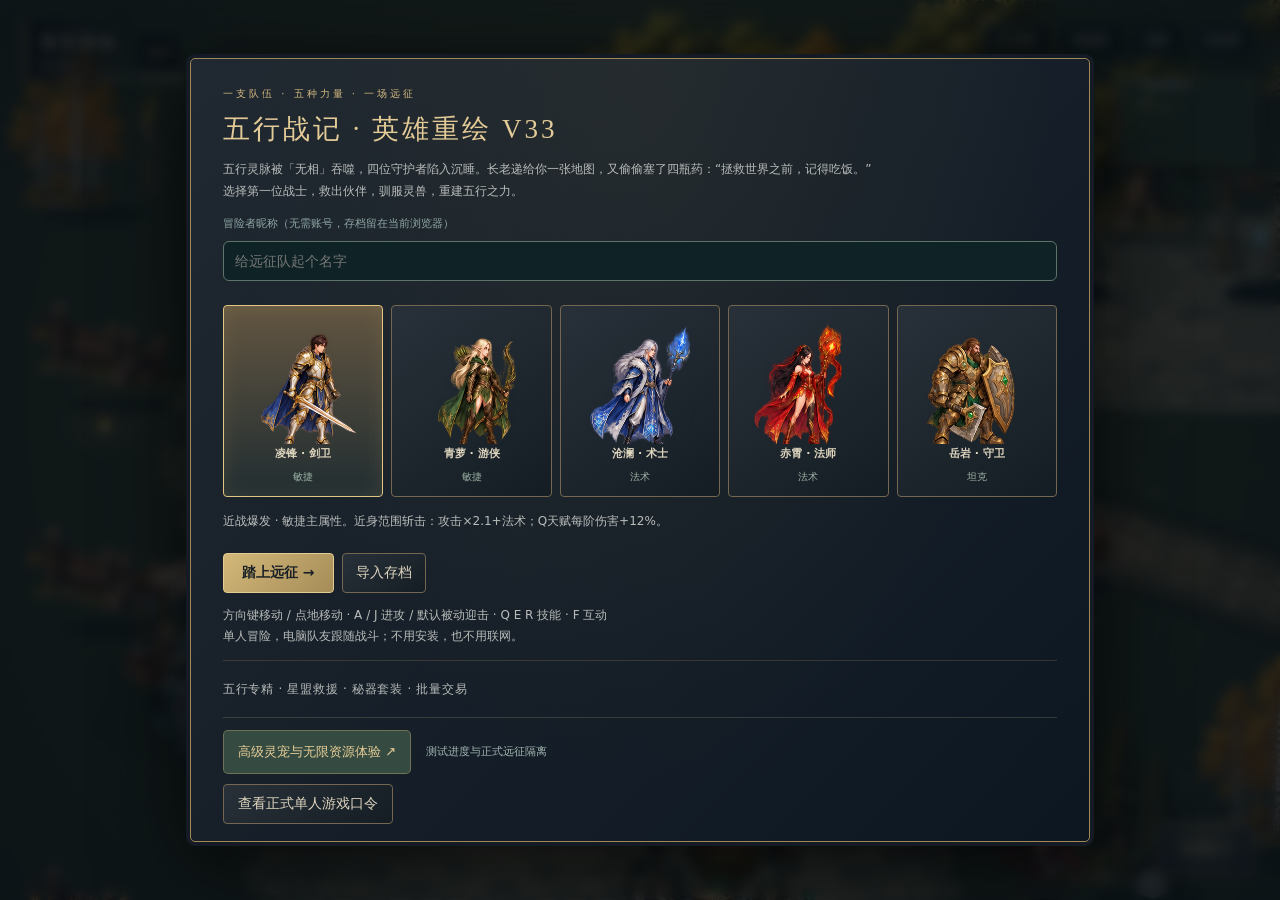
==== index.html @ 5c1c9d79 "V33: restore coherent painted heroes, distinct equipment silhouettes and shared hand/saddle bindings" ====
<!doctype html>
<html lang="zh-CN"><head><meta charset="utf-8"><meta name="viewport" content="width=device-width,initial-scale=1,viewport-fit=cover"><meta name="theme-color" content="#0c171b"><title>五行战记 · 英雄重绘 V33</title><link rel="stylesheet" href="style.css?v=33.0.0"><link rel="stylesheet" href="mobile.css?v=33.0.0"><link rel="stylesheet" href="conquest.css?v=33.0.0"><link rel="stylesheet" href="sanctuary.css?v=33.0.0"><link rel="stylesheet" href="wuxing-v7.css?v=33.0.0"><link rel="stylesheet" href="forge-v7.css?v=33.0.0"><link rel="stylesheet" href="bestiary-v7.css?v=33.0.0"><link rel="stylesheet" href="realms-v8.css?v=33.0.0"><link rel="stylesheet" href="realms-v9.css?v=33.0.0"><link rel="stylesheet" href="systems-v10.css?v=33.0.0"><link rel="stylesheet" href="visual-v11.css?v=33.0.0"><link rel="manifest" href="manifest.webmanifest"><link rel="apple-touch-icon" href="assets/icon-192.png"><meta name="apple-mobile-web-app-capable" content="yes"><meta name="apple-mobile-web-app-status-bar-style" content="black-translucent"><link rel="stylesheet" href="visual-v12.css?v=33.0.0"><link rel="stylesheet" href="mobile-v13.css?v=33.0.0"><link rel="stylesheet" href="renewal-v14.css?v=33.0.0"><link rel="stylesheet" href="awakening-v15.css?v=33.0.0"><link rel="stylesheet" href="single-player-v16.css?v=33.0.0"><link rel="stylesheet" href="furnaces-v17.css?v=33.0.0"><link rel="stylesheet" href="journey-v18.css?v=33.0.0"><link rel="stylesheet" href="wayfarer-v19.css?v=33.0.0"><link rel="stylesheet" href="fusion-v20.css?v=33.0.0&amp;b=7"><link rel="stylesheet" href="gems-v21.css?v=33.0.0&amp;b=7"><link rel="stylesheet" href="systems-v22.css?v=33.0.0">
<link rel="stylesheet" href="growth-v23.css?v=33.0.0"><link rel="stylesheet" href="hero-center-v26.css?v=33.0.0&b=30"><link rel="stylesheet" href="expansion-v27.css?v=33.0.0&b=5"><link rel="stylesheet" href="item-ui-v28.css?v=33.0.0&b=1"><link rel="stylesheet" href="cultivation-v29.css?v=33.0.0"><link rel="stylesheet" href="upgrade-v30.css?v=33.0.0"><link rel="stylesheet" href="journey-v31.css?v=33.0.0"></head>
<body class="sanctuary"><header><a class="logo" href="#">五行战记<span>CHRONICLES OF THE FIVE</span></a><div class="head-right"><span class="local">● 本地自动存档</span><button id="worldBtn" class="ghost">传送</button><button id="squadBtn" class="ghost">编队</button><button id="careerBtn" class="ghost">转职</button><button id="journeyBtn" class="ghost">旅途</button><button id="galleryBtn" class="ghost">演武场</button><button id="shareBtn" class="ghost">分享</button><button id="helpBtn" class="ghost">玩法指南</button><button id="soundBtn" class="ghost">音效：关</button><button id="fullscreenBtn" class="ghost">全屏</button><button id="menuBtn" class="ghost">暂停</button></div></header>
<main><section class="intro"><div><div class="kicker">铸星与灵契 / ACTION RPG · V28</div><h1>诸界之门，由你开启。</h1></div><div class="chapter"><small id="chapterLabel">序章 · 山雨欲来</small><strong id="objective">选择你的第一位五行战士</strong></div></section>
<section class="game-shell"><div class="world-wrap"><canvas id="world" width="1280" height="760" tabindex="0" aria-label="五行战士冒险地图，使用方向键移动，A 攻击，Q E R 释放技能"></canvas><div class="world-top"><div class="zone-pill" id="zoneName">青禾营地 <small>安全区</small></div><div class="resources"><span id="gold">◈ 0</span><button id="campBtn">⌂ 回营</button><button id="bagBtn">行囊 B</button></div></div><nav class="realm-tools" aria-label="游戏菜单"><button id="realmMenu" aria-label="打开游戏菜单">☰ <span>菜单</span></button><button id="realmBag">装备库</button><button id="realmPets">灵兽</button><button id="realmForge">宝石库</button></nav><div id="realmStatus" class="realm-status"></div><div id="realmParty" class="realm-party"></div><div id="realmSkills" class="realm-skills"></div><div id="realmToast" role="status" class="realm-toast"></div><button id="petAction" class="pet-action">灵兽技 V</button><div id="orderBar" class="order-bar"></div><div id="bossHud" class="boss-hud hidden"></div><div class="minimap-label">世界地图 <span>五座祭坛 · 五位守护者</span></div><canvas id="minimap" width="190" height="120" aria-label="区域小地图"></canvas><div class="quest-strip" id="hint">在营地休整，向东进入青禾林地。</div><div class="combat-log" id="combatLog" aria-live="polite"></div><div class="ability-bar" id="abilities"></div><div class="move-pad"><button data-move="up">▲</button><div><button data-move="left">◀</button><button data-move="down">▼</button><button data-move="right">▶</button></div></div><div class="mobile-dock"><button id="mobileWorld">传送</button><button id="mobileSquad">编队</button><button id="mobileJourney">旅途</button><button id="mobileGallery">演武</button><button data-open="talent">角色</button><button data-open="bag">装备库</button><button data-open="pets">灵兽</button><button data-open="shop">商店</button><button data-open="pause">暂停</button></div><div id="quickParty" class="quick-party"></div><div class="player-vitals" id="playerVitals"></div><div id="joystick" class="joystick" aria-label="触屏移动摇杆"><span></span></div><div class="action-pad"><button id="touchAttack">⚔<small>攻击</small></button><button id="touchGuard">防御 G</button><button id="touchDodge">闪避 ␣</button><button id="touchQ">Q</button><button id="touchE">E</button><button id="touchR">R</button><button id="touchPotion">药剂 H</button><button id="touchInteract">互动 F</button></div><div id="curtain" class="curtain hidden"><div class="dialog" id="dialog"></div></div></div>
<aside><div class="panel-head"><span>远征小队</span><small id="partyCount">1 / 5</small></div><div id="party"></div><div class="hero-detail" id="heroDetail"></div><div class="sidebar-actions"><button id="trainBtn">属性加点</button><button id="mountBtn">灵兽坐骑</button><button id="equipBtn">装备库</button><button id="shopBtn">五行百宝阁</button></div><div class="lore"><span>❖ 五行相克</span><p>金克木 · 木克土 · 土克水<br>水克火 · 火克金</p><small>克制目标伤害 +25%<br>骑宠、装备和伙伴均提供独立成长</small></div></aside></section>
<section class="bottom-line"><span><kbd>方向键</kbd> 移动（可切回 WASD） · 鼠标点地移动 · <kbd>A / J</kbd> 进攻 · <kbd>Q E R</kbd> 技能 · <kbd>F</kbd> 互动 · <kbd>1–5</kbd> 切换</span><span><label><input id="autoAttack" type="checkbox" checked> 自动普攻</label>　<button id="saveBtn" class="text-btn">保存进度</button></span></section><footer>V33 五行战记 · 原创奇幻动作 RPG · G 防御 · 空格闪避 · 支持单控与编队 · 100级转职 · 灵兽合体 · 昵称进入，无需注册 · 存档只保存在本浏览器，可导出备份</footer></main><script src="runtime.js?v=33.0.0&amp;b=11"></script></body></html>
---- style.css ----
:root{--bg:#0b1418;--panel:#111f24;--line:#2a3b3e;--gold:#ddbc78;--text:#ece8db;--muted:#8fa7a4;--green:#9cceb5}*{box-sizing:border-box}body{margin:0;background:radial-gradient(ellipse at 50% 0,#1d3034 0,transparent 60%),var(--bg);color:var(--text);font-family:'Microsoft YaHei',system-ui,sans-serif;font-size:14px}button,input,select{font:inherit}button{cursor:pointer;border:1px solid #536459;background:#233c36;color:#eee9d8;border-radius:7px;padding:9px 13px;transition:background .15s,transform .15s}button:hover{background:#345447}button:active{transform:translateY(1px)}button:focus-visible,input:focus-visible,canvas:focus-visible{outline:2px solid var(--gold);outline-offset:2px}button:disabled{opacity:.4;cursor:not-allowed}header{max-width:1580px;margin:auto;padding:21px 32px;display:flex;align-items:center;justify-content:space-between;border-bottom:1px solid #ffffff0c}.logo{font-family:serif;font-size:26px;font-weight:800;letter-spacing:6px;text-decoration:none;color:var(--gold)}.logo span{display:block;font:9px system-ui;letter-spacing:2px;color:#8fa7a4;margin-top:4px}.head-right{display:flex;align-items:center;gap:8px}.local{color:#84ae99;font-size:11px;margin-right:15px}.ghost{background:transparent;border-color:#34474a;font-size:12px;padding:8px 12px}main{max-width:1580px;margin:auto;padding:22px 32px}.intro{display:flex;justify-content:space-between;align-items:center;margin-bottom:20px}.kicker{font-size:10px;color:var(--gold);letter-spacing:3px}h1{font-family:serif;letter-spacing:3px;font-size:29px;margin:9px 0}.chapter{max-width:500px;text-align:right}.chapter small{display:block;color:var(--gold);margin-bottom:8px;font-size:12px}.chapter strong{font-weight:400;font-size:13px;color:#b9c8c0}.game-shell{display:grid;grid-template-columns:minmax(0,1fr) 250px;border:1px solid #47605b;border-radius:12px;overflow:hidden;box-shadow:0 28px 70px #0006}.world-wrap{position:relative;overflow:hidden;background:#132c29;min-width:0}#world{width:100%;height:100%;min-height:540px;display:block;object-fit:contain;touch-action:none;outline:none;aspect-ratio:1280/760}.world-top{position:absolute;left:18px;right:18px;top:17px;display:flex;align-items:start;justify-content:space-between;pointer-events:none}.zone-pill{background:#0c1c1ddb;border:1px solid #63817466;border-radius:7px;padding:10px 14px;font-weight:600;font-size:14px}.zone-pill small{display:block;font-weight:400;font-size:10px;color:#a3c2ae;margin-top:4px}.resources{display:flex;align-items:center;gap:6px;pointer-events:auto}.resources span{color:#ffdb86;padding:9px 14px;background:#0c1c1ddd;border-radius:7px;font-weight:700}.resources button{font-size:11px;background:#132c29e8;padding:9px}.minimap-label{position:absolute;top:94px;right:17px;color:#d8c79e;font-size:10px;text-align:right}.minimap-label span{display:block;font-size:9px;color:#95b0a6;margin-top:4px}#minimap{position:absolute;top:130px;right:17px;width:145px;height:92px;border:1px solid #6b8166;border-radius:5px;background:#102522e0;pointer-events:none}.quest-strip{position:absolute;left:17px;top:86px;color:#e6dfb5;font-size:11px;padding:9px 12px;max-width:55%;background:#102523b8;border-left:2px solid var(--gold);pointer-events:none}.combat-log{position:absolute;left:17px;bottom:96px;max-width:55%;pointer-events:none;font-size:11px;line-height:1.8;color:#d2dac5;text-shadow:0 2px 3px #000}.combat-log div{background:#102323a6;padding:1px 6px;margin-top:3px;border-radius:3px;width:fit-content}.ability-bar{position:absolute;bottom:15px;left:50%;transform:translateX(-50%);display:flex;gap:7px;align-items:end;background:#101c1cdd;padding:9px;border:1px solid #6a765766;border-radius:10px}.ability{width:67px;height:65px;position:relative;padding:4px 2px;background:#2b453d;border:1px solid #687a5a;border-radius:7px;text-align:center;overflow:hidden}.ability i{display:block;font-style:normal;font-size:23px;margin:0 0 3px}.ability small{font-size:9px;white-space:nowrap}.ability kbd{position:absolute;top:2px;left:4px;border:0;padding:0;background:transparent;font:10px system-ui;color:#f7dc9a}.ability .cd{position:absolute;inset:0;background:#091919b8;display:flex;align-items:center;justify-content:center;font-size:21px;color:white}.ability.special{border-color:#cfa766}.boss-hud{position:absolute;top:20px;left:50%;transform:translateX(-50%);width:32%;text-align:center;font-size:11px;color:#ffe4bd;background:#211a23d9;padding:6px;border-radius:6px}.boss-hud .bar{height:6px;margin-top:5px}.boss-hud .bar b{background:#dc8070}aside{background:linear-gradient(140deg,#182a2e,#101f24);padding:16px;border-left:1px solid #40504b}.panel-head{display:flex;justify-content:space-between;align-items:center;font-size:13px;color:var(--gold);margin-bottom:12px}.panel-head small{color:var(--muted);font-size:10px}.party-card{display:flex;align-items:center;gap:10px;width:100%;padding:8px;margin:6px 0;background:#102026;border:1px solid #293f41;text-align:left;border-radius:7px}.party-card.active{border-color:var(--gold);background:#26372e}.party-card.locked{opacity:.45}.avatar{width:34px;height:39px;border-radius:6px;display:flex;align-items:center;justify-content:center;font-family:serif;font-size:23px;background:#fff1}.party-info{flex:1;min-width:0}.party-info strong{font-size:12px}.party-info small{color:#a0b4af;font-size:9px;float:right}.bar{height:4px;background:#07181a;border-radius:3px;overflow:hidden;margin-top:5px}.bar b{display:block;height:100%;background:#78b293;transition:width .1s}.bar.mana b{background:#669cb6}.hero-detail{border-top:1px solid #33474a;margin:15px 0 12px;padding-top:12px;font-size:11px;line-height:1.8;color:#adc0b8}.stats-grid{display:grid;grid-template-columns:1fr 1fr 1fr;gap:6px;margin:10px 0}.stats-grid span{background:#ffffff05;text-align:center;padding:6px 0}.stats-grid b{display:block;color:#e5d7b7;font-size:17px}.sidebar-actions{display:grid;grid-template-columns:1fr 1fr;gap:7px}.sidebar-actions button{font-size:11px;padding:9px 4px;background:#203a36}.lore{border-top:1px solid #33474a;margin-top:17px;padding-top:12px;font-size:11px;color:#b3a786}.lore p{line-height:1.8;color:#b7c5b4}.lore small{font-size:10px;color:#788f8c;line-height:1.8}.bottom-line{display:flex;justify-content:space-between;gap:20px;padding:17px 0;font-size:11px;line-height:1.8;color:#8fa7a4}kbd{background:#1f3235;border:1px solid #43534e;border-radius:3px;padding:2px 4px;color:#d3d5c4;font:10px system-ui}.text-btn{border:0;background:transparent;padding:0;font-size:11px;color:var(--gold)}footer{color:#536e6b;font-size:10px;padding:5px 0 20px}.curtain{position:absolute;inset:0;background:#051215ba;backdrop-filter:blur(5px);display:flex;align-items:center;justify-content:center;z-index:10;padding:18px}.dialog{width:780px;max-width:100%;max-height:96%;overflow:auto;border:1px solid #748165;background:linear-gradient(135deg,#1f3335,#111e23);border-radius:12px;padding:27px;box-shadow:0 24px 90px #000a;scrollbar-width:thin}.dialog h2{font-family:serif;font-size:28px;letter-spacing:3px;color:#ebd7a4;margin:0 0 12px}.dialog h3{color:#d9c69b;font-size:15px;margin:20px 0 10px}.dialog p{font-size:12px;color:#b6c8be;line-height:1.9}.dialog .muted{font-size:11px;color:#8fa7a4}.dialog input[type=text]{padding:11px;background:#0f2326;color:#fff4d9;border:1px solid #5d7568;border-radius:6px;width:100%;margin:10px 0}.dialog .primary{background:#d9bc7c;color:#1c2b28;border-color:#edcd89;padding:12px 22px;font-weight:700}.dialog .row{display:flex;justify-content:space-between;align-items:center;gap:12px;padding:12px 0;border-bottom:1px solid #36504a}.dialog .row p{margin:3px 0;font-size:11px}.dialog .row strong{color:#e8d9b5;font-size:13px}.dialog .actions{display:flex;flex-wrap:wrap;gap:8px;margin-top:20px}.choices{display:grid;grid-template-columns:repeat(5,1fr);gap:8px;margin:14px 0}.choice{background:#112829;padding:12px 8px;text-align:center;cursor:pointer;border:1px solid #39564e;border-radius:7px}.choice.selected{border-color:#e3c682;background:#3a4433}.choice b{display:block;font-size:30px;font-family:serif}.choice strong{display:block;font-size:12px;margin:6px 0}.choice small{color:#9eb4a7;font-size:10px}.pill{background:#ffffff0a;padding:3px 7px;border-radius:4px;font-size:10px;color:#c4d4bd}.equip{color:#c9b6ec!important}.dialog select{background:#172b2c;color:#e3d7bc;border:1px solid #4f6960;border-radius:5px;padding:6px;max-width:130px}.dialog .grid2{display:grid;grid-template-columns:1fr 1fr;gap:10px}.hidden{display:none!important}.move-pad,.action-pad{display:none}.danger{color:#f0a298}.save-status{font-size:10px;color:#9cceb5}@media(min-width:1700px){#world{min-height:650px}}@media(max-width:1100px){main{padding:18px}.game-shell{grid-template-columns:minmax(0,1fr) 210px}aside{padding:12px}#world{min-height:560px}.ability{width:55px}.chapter{max-width:380px}.bottom-line{flex-direction:column;gap:4px}.quest-strip{max-width:55%}header{padding:16px 20px}}@media(pointer:coarse){.move-pad,.action-pad{display:block;position:absolute;z-index:3;bottom:14px}.move-pad{left:12px;text-align:center}.move-pad button{padding:8px;width:36px;height:36px;background:#183c37bd;touch-action:none}.move-pad div{display:flex;gap:3px;margin-top:3px}.action-pad{right:10px;width:92px;display:flex;flex-wrap:wrap;gap:4px}.action-pad button{font-size:11px;padding:8px;touch-action:none;background:#31473cdd}.ability-bar{bottom:16px}.ability{width:48px;height:55px}.combat-log{bottom:105px}}@media(max-width:760px){header{padding:13px}.logo{font-size:22px}.head-right{gap:4px}.head-right button{font-size:10px;padding:6px}.local{display:none}main{padding:12px}.intro{display:block;margin-bottom:12px}h1{font-size:24px}.chapter{text-align:left;max-width:none}.chapter small{font-size:10px;margin:5px 0}.chapter strong{font-size:11px}.game-shell{display:block}#world{height:65vh;min-height:410px;max-height:650px;object-fit:fill;aspect-ratio:auto}aside{border-left:0;border-top:1px solid #40504b;display:grid;grid-template-columns:1fr 1fr;gap:10px}.panel-head{grid-column:1/-1;margin:0}#party{grid-column:1/-1;display:flex;gap:4px}.party-card{display:block;text-align:center;padding:5px;width:20%}.avatar{margin:auto}.party-info strong{font-size:10px}.party-info small{display:block;float:none;font-size:9px}.hero-detail{margin:0;padding-top:5px}.sidebar-actions{align-content:center}.lore{display:none}.world-top{top:10px;left:10px;right:10px}.zone-pill{font-size:11px;padding:7px}.resources span{font-size:11px;padding:7px}.resources button{font-size:10px;padding:7px}.minimap-label{display:none}#minimap{width:90px;height:58px;top:65px;right:10px}.quest-strip{top:65px;left:10px;max-width:65%;font-size:10px;padding:6px}.combat-log{font-size:10px;left:10px;max-width:65%;bottom:110px}.boss-hud{top:128px;width:60%}.dialog{padding:18px;max-height:97%}.dialog h2{font-size:23px}.choices{gap:4px}.choice{padding:8px 3px}.choice strong{font-size:10px}.choice b{font-size:25px}.choice small{font-size:9px}.dialog .grid2{grid-template-columns:1fr}.dialog .row{padding:9px 0}.dialog .row button{font-size:11px;padding:7px}.bottom-line{font-size:10px}.ability-bar{gap:4px;padding:6px}.ability{width:41px;height:55px}.ability small{font-size:8px}footer{line-height:1.8}}


:root{color-scheme:dark}
.game-shell{height:min(760px,calc(100vh - 260px));min-height:620px}.world-wrap{height:100%;min-height:0}#world{height:100%;min-height:0;object-fit:fill;aspect-ratio:auto}aside{overflow-y:auto;scrollbar-width:thin}
@media(max-width:760px){.game-shell{height:auto;min-height:0}.world-wrap{height:auto}#world{height:65vh;min-height:410px;max-height:650px}aside{overflow:visible}}

@media(pointer:coarse){.ability-bar{display:none}.action-pad{width:180px;justify-content:flex-end}.action-pad button{min-width:36px;min-height:36px}}
@media(max-width:760px){.ability-bar{display:none}.move-pad,.action-pad{display:block;position:absolute;z-index:3;bottom:14px}.move-pad{left:10px;text-align:center}.move-pad button{padding:8px;width:36px;height:36px;background:#183c37df;touch-action:none}.move-pad div{display:flex;gap:3px;margin-top:3px}.action-pad{right:10px;width:180px;display:flex;justify-content:flex-end;flex-wrap:wrap;gap:4px}.action-pad button{min-width:36px;min-height:36px;font-size:11px;padding:8px;touch-action:none;background:#31473cee}.combat-log{bottom:100px}}
---- mobile.css ----
/* V3 画面与触屏操作。桌面也可运行相同核心。 */
:root{--gold:#e7c88e;--panel:#111c27;--line:#3a454d}body{background:radial-gradient(ellipse at 50% -15%,#2d3d50,transparent 65%),#0b1018}header{background:#0b121bbb}.logo{color:#e4ca93}.game-shell{border-color:#6e634d;box-shadow:0 22px 90px #0009}aside{background:linear-gradient(135deg,#1b2834,#111b25)}.party-card{background:#101c27}.party-card.active{background:#2d3540;border-color:#d6b77c}.avatar{position:relative;width:43px;height:48px;overflow:hidden;background:radial-gradient(ellipse,#afc2bb33,transparent 70%)}.avatar-art{width:80px;height:100px;position:absolute;left:-20px;top:-4px;background-image:var(--atlas,url('assets/characters.png'));background-size:500% 200%;background-repeat:no-repeat}.hero-art,.choice-portrait{background-image:var(--atlas,url('assets/characters.png'));background-size:500% 200%;background-repeat:no-repeat}.choice-art{position:relative;overflow:hidden;background:linear-gradient(#283742,#111f26);min-height:176px}.choice-art b{height:116px}.choice-portrait{display:block;width:97px;height:121px;margin:auto}.choice-art.selected{background:linear-gradient(#625541,#212d31);box-shadow:inset 0 0 20px #d6ba7222}.choice-art strong{font-size:11px}.dialog{background:linear-gradient(125deg,#25333e,#131d29);border-color:#a68d61}.dialog p{color:#c1ccc6}.hero-detail{line-height:1.65}.equipment-layout{display:grid;grid-template-columns:200px 1fr;gap:18px}.paper-doll{position:relative;min-height:270px;background:radial-gradient(ellipse at 50% 80%,#668d8b30,transparent 75%);text-align:center;display:flex;align-items:center;flex-direction:column;justify-content:end;overflow:hidden}.paper-doll .hero-art{width:196px;height:245px;position:relative;z-index:1}.paper-doll strong{font-size:13px;color:#e7d0a6;margin:10px 0 6px}.paper-doll small{font-size:10px;color:#92ada4}.paper-aura{position:absolute;left:35px;top:200px;width:140px;height:45px;border:1px solid var(--hero);border-radius:50%;box-shadow:0 0 35px var(--hero);opacity:.5}.slots-grid{display:grid;grid-template-columns:1fr 1fr;gap:8px}.slot-box{position:relative;border:1px solid #51606a;border-radius:7px;padding:11px;background:#101c2766;min-height:103px;display:flex;flex-direction:column;gap:5px}.slot-box>span{color:#aebfb6;font-size:11px}.slot-box>strong{font-size:12px;color:#e1d6b9}.slot-box>small{font-size:10px;color:#9bb3ae;line-height:1.6}.slot-box button{align-self:flex-end;font-size:10px;padding:3px 10px}.rarity-1{border-color:#7fbd9e}.rarity-2{border-color:#8f9fcd}.rarity-3{border-color:#d5ab6b;box-shadow:inset 0 0 18px #d3ae5914}.rarity-text-1{color:#9fd7b0!important}.rarity-text-2{color:#a4c7fa!important}.rarity-text-3{color:#efce8e!important}.boss-hud{width:38%;background:#211b27e6;border:1px solid #916a57;top:12px}.boss-hud small{font-size:9px;color:#c8b19b}.boss-health{font-size:9px;color:#bca999;margin-top:3px}.boss-hud .bar{height:7px}.player-vitals,.quick-party,.mobile-dock,.joystick{display:none}.stamina{height:3px!important}.stamina>b{background:#d2bb79!important}.quest-strip{font-size:10px;max-width:48%}.ability-bar{border-color:#91774f}.ability{background:linear-gradient(#3e4c4c,#172b30);border-color:#7b7657}.ability.special{background:linear-gradient(#514139,#302a32)}.ability i{filter:drop-shadow(0 0 5px #ffe8a433)}.cooling{filter:saturate(.3);opacity:.62}#world{background:radial-gradient(#254635,#142a24)}.move-pad{display:none!important}
.joystick{width:112px;height:112px;border:1px solid #a6b5aa66;border-radius:50%;background:radial-gradient(#334e4e99,#162b32aa);touch-action:none;box-shadow:inset 0 0 22px #0005}.joystick:after{content:'移动';position:absolute;bottom:8px;left:0;right:0;text-align:center;font-size:9px;color:#bdcbb899;pointer-events:none}.joystick span{position:absolute;left:36px;top:36px;width:38px;height:38px;border-radius:50%;border:1px solid #e9dba799;background:linear-gradient(#b7bba788,#47706eaa);box-shadow:0 4px 12px #0006;pointer-events:none}.action-pad button{border-radius:50%;background:linear-gradient(#475152e8,#203642ee);border-color:#a49976aa;box-shadow:0 3px 8px #0006;color:#f2e9d4;font-weight:600}.action-pad #touchAttack{background:radial-gradient(ellipse at 35% 20%,#d9b17c,#77563f);border:2px solid #e8c791;font-size:22px}.action-pad #touchAttack small{display:block;font-size:9px}.action-pad #touchR{border-color:#dba96b;background:linear-gradient(#6b5145,#352d3b)}.action-pad #touchGuard{border-color:#9abec9}.action-pad #touchDodge{border-color:#a3c4af}
@media(pointer:coarse),(max-width:760px){.move-pad{display:none!important}.joystick{display:block;position:absolute;z-index:4;left:16px;bottom:26px}.action-pad{display:grid;width:206px;height:154px;grid-template-columns:48px 50px 48px 48px;grid-template-rows:48px 50px 42px;gap:3px;right:12px;bottom:16px;align-items:center}.action-pad button{padding:2px;font-size:10px;min-width:0;width:46px;height:46px;min-height:0;touch-action:none}.action-pad #touchAttack{grid-column:3/5;grid-row:2/4;width:87px;height:87px;justify-self:end}.action-pad #touchQ{grid-column:2;grid-row:1}.action-pad #touchE{grid-column:3;grid-row:1}.action-pad #touchR{grid-column:4;grid-row:1}.action-pad #touchGuard{grid-column:1;grid-row:2}.action-pad #touchDodge{grid-column:2;grid-row:2}.action-pad #touchPotion{grid-column:1;grid-row:3;width:43px;height:38px;border-radius:10px}.action-pad #touchInteract{grid-column:2;grid-row:3;width:43px;height:38px;border-radius:10px}.combat-log{bottom:177px;font-size:9px;max-width:65%}.equipment-layout{grid-template-columns:128px 1fr;gap:10px}.paper-doll .hero-art{width:133px;height:166px}.paper-doll{min-height:210px}.slots-grid{gap:5px}.slot-box{min-height:94px;padding:8px}.slot-box>strong{font-size:10px}.slot-box>small{font-size:9px}.paper-aura{left:15px;top:160px;width:105px}.choice-art{min-height:135px}.choice-art b{height:88px}.choice-portrait{width:72px;height:90px}.choice-art strong{font-size:9px}.choice-art small{font-size:9px}.quick-party{display:flex;gap:4px;position:absolute;left:50%;bottom:20px;transform:translateX(-50%);z-index:4}.quick-party button{width:29px;height:33px;padding:2px;border-radius:5px;border-color:#798c8188;background:#0b1e28cc;color:var(--hero);font:17px serif}.quick-party button small{font:8px system-ui;display:block}.quick-party .selected{border-color:#e9ce8c;background:#4b4835dd}.quick-party .locked{opacity:.35}}
/* 横屏手机与原生 APK 使用全屏战场，整备通过顶部按钮进入。 */
@media(max-height:600px) and (orientation:landscape){html,body{height:100%;overflow:hidden}header,.intro,.bottom-line,footer,aside{display:none!important}main{padding:0;max-width:none;height:100%}.game-shell{height:100dvh!important;min-height:0!important;display:block;border:0;border-radius:0}.world-wrap{height:100%}#world{height:100%!important;min-height:0!important;max-height:none!important}.world-top{left:12px;right:12px;top:8px}.zone-pill{font-size:10px;padding:6px}.zone-pill small{display:none}.resources span{font-size:12px;padding:6px}.resources button{padding:6px;font-size:10px}.quest-strip{top:47px;left:12px;max-width:45%;padding:5px 8px;font-size:9px}#minimap{width:104px;height:65px;right:12px;top:51px}.minimap-label{display:none}.boss-hud{top:54px;width:35%;left:50%;padding:5px;font-size:10px}.boss-health{font-size:8px}.boss-hud .bar{height:5px}.mobile-dock{display:flex;position:absolute;top:9px;left:50%;transform:translateX(-50%);gap:5px;z-index:4}.mobile-dock button{font-size:10px;padding:6px 10px;background:#102532d9;border-color:#7b806566}.player-vitals{display:block;position:absolute;top:85px;left:12px;width:125px;background:#10232ace;padding:7px 9px;border-radius:6px;pointer-events:none}.player-vitals>b{font-size:10px;color:#e6d5ac}.player-vitals small{float:right;font-size:9px;color:#acbfb7}.player-vitals .bar{height:4px;margin-top:4px}.joystick{bottom:20px;left:21px;width:104px;height:104px}.joystick span{left:32px;top:32px}.combat-log{bottom:145px;max-width:45%;font-size:9px}.action-pad{bottom:10px;right:12px;transform:scale(.93);transform-origin:bottom right}.quick-party{bottom:14px}.dialog{max-height:96%;width:750px;padding:18px}.dialog h2{font-size:23px}.choice-art{min-height:126px}.choice-art b{height:85px}.choice-portrait{width:68px;height:85px}.curtain{padding:8px}.equipment-layout{grid-template-columns:165px 1fr}.paper-doll .hero-art{width:162px;height:203px}}
.android-app header,.android-app .intro,.android-app .bottom-line,.android-app footer,.android-app aside{display:none!important}.android-app main{height:100dvh;padding:0;max-width:none}.android-app .game-shell{height:100dvh!important;min-height:0!important;display:block;border:0;border-radius:0}.android-app .world-wrap{height:100%}.android-app #world{height:100%!important;min-height:0!important;max-height:none!important}.android-app body{overflow:hidden}
@media(max-width:430px) and (orientation:portrait){.equipment-layout{grid-template-columns:1fr}.paper-doll{display:none}.slots-grid{grid-template-columns:1fr 1fr}.quick-party{bottom:150px}.quest-strip{max-width:65%}.choice-portrait{width:58px;height:73px}.choice-art b{height:73px}.choices{gap:3px}.dialog{padding:14px}.dialog h2{font-size:21px}.boss-hud{width:62%;top:125px}.combat-log{bottom:185px}.joystick{width:98px;height:98px;left:12px}.joystick span{left:29px;top:29px}.action-pad{right:7px;transform:scale(.92);transform-origin:right bottom}.head-right .ghost{padding:5px;font-size:9px}header{padding:12px 10px}.head-right{gap:3px}}

@media(max-height:600px) and (orientation:landscape){.joystick{display:block}.quick-party{display:flex;gap:4px;position:absolute;left:50%;bottom:14px;transform:translateX(-50%);z-index:4}.quick-party button{width:30px;height:34px;padding:2px;font:17px serif;color:var(--hero);background:#11222fe6}.quick-party button small{display:block;font:8px system-ui}.quick-party .locked{opacity:.35}.quick-party .selected{border-color:#e8cc8a}.action-pad{display:grid}.ability-bar{display:none}}

.joystick{position:absolute;z-index:4}
.action-pad{grid-template-columns:48px 50px 48px 48px;grid-template-rows:48px 50px 42px;gap:3px;align-items:center}.action-pad button{padding:2px;font-size:10px;min-width:0;min-height:0;width:46px;height:46px;touch-action:none}.action-pad #touchAttack{grid-column:3/5;grid-row:2/4;width:87px;height:87px;justify-self:end}.action-pad #touchQ{grid-column:2;grid-row:1}.action-pad #touchE{grid-column:3;grid-row:1}.action-pad #touchR{grid-column:4;grid-row:1}.action-pad #touchGuard{grid-column:1;grid-row:2}.action-pad #touchDodge{grid-column:2;grid-row:2}.action-pad #touchPotion{grid-column:1;grid-row:3;width:43px;height:38px;border-radius:10px}.action-pad #touchInteract{grid-column:2;grid-row:3;width:43px;height:38px;border-radius:10px}

.world-wrap{overflow:clip}.action-pad{position:absolute;z-index:4;width:206px;height:154px;right:12px;bottom:10px}
@media(max-width:760px) and (orientation:portrait){.action-pad{width:206px;height:154px}}

.gallery-controls{display:flex;gap:10px;flex-wrap:wrap;margin:12px 0}.gallery-controls select{background:#233b3e;color:#eddab0;border:1px solid #687967;padding:10px;border-radius:6px}#dialog p{line-height:1.8}@media(max-width:900px){.head-right{gap:4px;flex-wrap:wrap}.head-right button{padding:6px;font-size:11px}#journeyBtn,#galleryBtn,#shareBtn{display:inline-block}}
---- conquest.css ----
:root{--panel:#14232b;--line:#58645d}body{background:radial-gradient(ellipse at 80% 0,#293b43,transparent 60%),#0c151b}.logo{letter-spacing:5px}.head-right{gap:5px;flex-wrap:wrap;justify-content:flex-end}.head-right button{padding:7px 10px}.intro h1{letter-spacing:2px}.intro .kicker{color:#d1b685}.world-wrap{background:#203d31}aside{border-left:1px solid #5a6250}.dialog{width:1000px;max-width:96%;background:linear-gradient(135deg,#21313a,#111d26);box-shadow:0 20px 100px #000b}.dialog h2{font-family:Georgia,'Microsoft YaHei',serif;color:#e8d6ad}.dialog p{line-height:1.75}.dialog button{border-color:#67715b}.avatar-art,.hero-art,.choice-portrait{background-size:500% 600%}.choice-art b{height:122px}.choice-portrait{height:126px;width:111px}.avatar-art{width:82px;height:100px;left:-20px;top:0}.job-label{color:#c8addf;font-size:11px}.order-bar{position:absolute;top:9px;left:50%;transform:translateX(-50%);display:flex;align-items:center;gap:4px;z-index:4;background:#10252cdd;border:1px solid #78856866;border-radius:7px;padding:5px;white-space:nowrap}.order-bar span{font-size:10px;color:#d8cfab;padding:0 5px}.order-bar button{font-size:10px;padding:5px 8px}.boss-hud{top:65px}.world-cards{display:grid;grid-template-columns:repeat(3,1fr);gap:12px}.world-cards article,.group-grid article,.career-cards article{padding:18px;border:1px solid #71807566;background:linear-gradient(145deg,#31434166,#10232a);border-radius:10px}.world-cards article{border-top:3px solid var(--map);min-height:195px;display:flex;flex-direction:column}.world-cards article small{color:var(--map);font-size:10px}.world-cards h3{font-size:17px;color:#dfd6b9;margin:10px 0}.world-cards p{font-size:12px;flex:1}.world-cards b{font-size:11px;color:#adbcb0;margin-bottom:10px}.world-cards button{align-self:flex-end}.group-grid,.career-cards{display:grid;grid-template-columns:repeat(3,1fr);gap:12px;margin:18px 0}.career-cards{grid-template-columns:repeat(2,1fr)}.career-cards article{text-align:center}.career-sigil{width:72px;height:72px;margin:8px auto;border:1px solid var(--hero);border-radius:50%;color:var(--hero);display:grid;place-content:center;font:38px Georgia;box-shadow:0 0 22px color-mix(in srgb,var(--hero),transparent 80%)}.loadout-header{display:grid;grid-template-columns:180px 1fr;gap:22px;border-bottom:1px solid #73817055;margin-bottom:18px;padding-bottom:14px;align-items:center}.loadout-hero{width:160px;height:190px;background-image:var(--atlas);background-size:500% 600%;background-repeat:no-repeat;filter:drop-shadow(0 10px 12px #0008)}.loadout-header p{font-size:12px}.gear-grid{display:grid;grid-template-columns:repeat(3,1fr);gap:12px}.gear-card{border:1px solid #788176;border-radius:9px;overflow:hidden;background:radial-gradient(ellipse at 50% 25%,#63717066,#15252b 75%);position:relative;text-align:center;padding:10px 10px 15px}.gear-card>small{display:block;text-align:left;color:#d0d2b9;font-size:11px;letter-spacing:3px}.item-art{background-repeat:no-repeat;background-size:600% 400%;width:100%;height:150px}.gear-card h3{font-size:13px;color:#eee0ba;margin:8px 0}.gear-card p{font-size:11px;min-height:32px;color:#a9c3bb}.gear-card.rarity-3{box-shadow:inset 0 0 35px #c6a77422;border-color:#c8ad70}.loot-grid{display:grid;grid-template-columns:1fr 1fr;gap:10px}.loot-card{display:grid;grid-template-columns:110px 1fr;align-items:center;gap:10px;padding:8px;border:1px solid #6b7a6b77;border-radius:8px;background:#0d2028}.loot-card .item-art{height:120px}.loot-card p{font-size:11px}.loot-card b{font-size:12px}.loot-card button{font-size:10px;padding:5px 9px}.pet-grid{display:grid;grid-template-columns:repeat(3,1fr);gap:12px}.pet-grid article{background:radial-gradient(ellipse at 50% 20%,#58716b44,#12242e 75%);border:1px solid #69776788;border-radius:10px;padding:14px;text-align:center}.pet-portrait{height:180px;width:100%;background-repeat:no-repeat}.pet-grid h3{font-size:15px;color:#e9d7ae;margin:10px 0}.pet-grid p{font-size:11px;color:#b2c5bc;min-height:32px}.pet-grid select{max-width:100%;margin-bottom:8px}.pet-grid button{display:block;margin:8px auto 0}.pet-grid small{color:#80988f}.fusion-select{display:grid;grid-template-columns:1fr 35px 1fr;align-items:center;gap:20px;margin:30px 0}.fusion-select label{display:grid;gap:12px}.fusion-select span{text-align:center;color:#dec58c;font-size:28px}.fusion-result{width:300px;height:250px;background-repeat:no-repeat;margin:auto}.gallery-controls{margin:10px 0}#rigPreview{max-height:330px;object-fit:contain}select{padding:9px;border:1px solid #718071;border-radius:6px;background:#172f34;color:#e2d6b2}.lore{color:#b1bda8}.world-top{z-index:3}.minimap-label{top:106px}.world-top .resources{gap:3px}
@media(max-width:1050px){.gear-grid,.pet-grid,.world-cards{grid-template-columns:repeat(2,1fr)}.head-right button{font-size:10px;padding:5px 8px}.order-bar span{display:none}.order-bar{top:43px}.boss-hud{top:82px}}
@media(max-height:600px) and (orientation:landscape){.mobile-dock{gap:3px;top:7px;left:49%}.mobile-dock button{font-size:9px;padding:5px 6px}.order-bar{top:42px;left:49%;padding:3px;background:#142b32bf}.order-bar button{font-size:8px;padding:4px 6px}.boss-hud{top:76px;width:36%}.dialog{padding:14px;max-height:96%;max-width:94%}.gear-grid{grid-template-columns:repeat(3,1fr)}.gear-card .item-art{height:100px}.gear-card h3{font-size:11px}.gear-card p{font-size:9px}.pet-grid{grid-template-columns:repeat(3,1fr)}.pet-portrait{height:140px}.world-cards{grid-template-columns:repeat(3,1fr)}.world-cards article{padding:12px;min-height:160px}.world-cards h3{font-size:13px}.world-cards p{font-size:10px}.loadout-header{grid-template-columns:110px 1fr;gap:14px}.loadout-hero{width:100px;height:120px}.combat-log{max-width:36%;font-size:8px;bottom:140px}.group-grid{grid-template-columns:repeat(3,1fr)}.group-grid article{padding:12px}.group-grid button{font-size:10px}.quick-party{gap:3px}.quick-party button{width:27px}.quest-strip{max-width:34%;font-size:8px}#rigPreview{max-height:220px}}
@media(max-width:600px) and (orientation:portrait){.gear-grid,.pet-grid,.world-cards,.group-grid{grid-template-columns:1fr 1fr}.loot-grid{grid-template-columns:1fr}.loadout-header{grid-template-columns:90px 1fr;gap:10px}.loadout-hero{width:90px;height:115px}.gear-card .item-art{height:120px}.pet-portrait{height:140px}.world-cards article{padding:12px}.career-cards{grid-template-columns:1fr}.fusion-select{grid-template-columns:1fr}.fusion-select span{display:none}.order-bar{top:85px}.boss-hud{top:120px}}

.item-art{width:150px;height:150px;margin:0 auto}.loot-card .item-art{width:100px;height:100px}@media(max-height:600px) and (orientation:landscape){.gear-card .item-art{width:100px;height:100px}}
---- sanctuary.css ----
/* A single battlefield, restrained bronze frames and persistent command controls. */
.sanctuary{--gold:#d5bb82;--ink:#0d1318;--bronze:#76654a;color:#e5ddcc;background:#080d11;font-family:'Microsoft YaHei',system-ui,sans-serif}
html:has(.sanctuary),body.sanctuary{width:100%;height:100%;overflow:hidden}
.sanctuary header,.sanctuary .intro,.sanctuary aside,.sanctuary footer,.sanctuary .bottom-line,.sanctuary .minimap-label,.sanctuary .mobile-dock,.sanctuary .quick-party,.sanctuary .player-vitals,.sanctuary .ability-bar,.sanctuary .combat-log{display:none!important}
.sanctuary main{padding:0!important;margin:0;max-width:none;height:100dvh}
.sanctuary .game-shell{display:block;height:100dvh!important;border:0;border-radius:0;box-shadow:none;min-height:0!important}
.sanctuary .world-wrap{height:100%;isolation:isolate}
.sanctuary #world{width:100%;height:100%!important;max-height:none!important;min-height:0!important;aspect-ratio:auto;object-fit:fill}
.sanctuary button{touch-action:manipulation;transition:background .12s,border-color .12s;user-select:none;-webkit-tap-highlight-color:transparent;border-radius:4px;background:linear-gradient(145deg,#283039,#151d24);border:1px solid #73684f;color:#dfd6bf}
.sanctuary button:hover{background:linear-gradient(145deg,#414337,#242b30);border-color:#c9ae77}
.sanctuary button:active{transform:none;background:#514c34}
.sanctuary .world-top{left:24px;top:22px;right:auto;gap:10px;align-items:center;z-index:4}
.sanctuary .zone-pill{border:0;border-left:2px solid #c1a56b;background:linear-gradient(90deg,#0c151de8,#0c151d00);font-family:serif;font-weight:500;letter-spacing:2px;padding:9px 14px;font-size:17px;border-radius:0;text-shadow:0 2px 6px #000}
.sanctuary .resources span{font-size:12px;padding:9px;background:#0c151dc4;font-weight:400}
.sanctuary .resources button{display:none}
.realm-tools{position:absolute;top:22px;right:24px;z-index:5;display:flex;gap:6px}
.realm-tools button{min-height:36px;padding:8px 14px;font-size:12px;background:#101820e6;box-shadow:0 3px 10px #0005}
.realm-tools #realmMenu{border-color:#a68a59;color:#e5c98e}
.sanctuary #minimap{top:76px;right:24px;width:140px;height:89px;border-radius:2px;border-color:#84724f;opacity:.86;box-shadow:0 4px 20px #0008}
.sanctuary .quest-strip{left:26px;top:67px;max-width:50%;font-size:11px;padding:4px 0;border:0;background:transparent;color:#bdb89f;letter-spacing:.4px}
.sanctuary .order-bar{left:25px;top:104px;transform:none;gap:4px;padding:4px;background:#0c151d94;border:1px solid #655e4444;border-radius:4px;font-size:10px;max-width:calc(100% - 210px)}
.sanctuary .order-bar span{font-size:10px;color:#d1c09a;padding:0 6px}
.sanctuary .order-bar button{font-size:10px;min-height:25px;padding:4px 8px;background:#172226ad;border-color:#66634c66}
.sanctuary .boss-hud{top:24px;width:320px;max-width:30%;padding:8px 12px;left:50%;background:#15141be6;border-color:#81614c;border-radius:3px;z-index:4;font-size:12px;box-shadow:0 3px 25px #0008}
.realm-status{position:absolute;bottom:111px;left:25px;width:275px;z-index:5}
.realm-status>button{display:grid;width:100%;grid-template-columns:48px 1fr;gap:0 12px;text-align:left;padding:10px 12px;border-color:#827251;background:linear-gradient(120deg,#161e26f2,#0e1720e8);box-shadow:0 4px 25px #0009}
.portrait-mini{display:block;background-image:var(--atlas);background-size:500% 600%;background-repeat:no-repeat;background-position:0 0;filter:drop-shadow(0 0 4px #d5ba7533)}
.realm-status .portrait-mini{height:58px;width:48px;grid-row:1/3;align-self:center}
.status-title{display:flex;align-items:center;justify-content:space-between;gap:8px;margin-bottom:7px}
.status-title>b{font-family:serif;letter-spacing:2px;font-size:16px;color:#ebd5a5}.status-title>small{font-size:10px;color:#b6ac95}
.status-bars{display:flex;flex-direction:column;gap:5px}.status-bars>i{display:block;height:12px;background:#050b10;border:1px solid #53695177;position:relative;border-radius:2px;overflow:hidden}.status-bars em{display:block;height:100%;background:linear-gradient(90deg,#385348,#90b797);transition:width .12s}.status-bars small{position:absolute;inset:0;text-align:center;color:#e5e5d6;font:8px/10px system-ui;text-shadow:0 1px 3px #000}.status-bars .mana{height:9px;border-color:#5d788766}.status-bars .mana em{background:linear-gradient(90deg,#30475e,#75a9c5)}.status-bars .mana small{line-height:7px;font-size:7px}.status-bars .experience{height:3px;border:0}.status-bars .experience em{background:#c3a46b}
.realm-party{position:absolute;left:25px;bottom:25px;display:flex;gap:5px;z-index:5}
.realm-party>button{position:relative;width:51px;height:72px;padding:1px 4px;background:#111b24e8;border-color:#5f604f;overflow:hidden}
.realm-party .portrait-mini{height:61px;width:43px;opacity:.75}.realm-party>button.selected{border-color:#ecd199;box-shadow:0 0 0 1px #c5a26d,0 0 18px #c5a26d33}.realm-party>button.selected .portrait-mini{opacity:1}.realm-party>button.multi-selected:not(.selected){border-color:#8da88a}.realm-party small{position:absolute;top:4px;left:5px;font:11px serif;color:var(--hero);text-shadow:0 1px 5px #000}.realm-party b{position:absolute;right:5px;bottom:10px;font:9px system-ui;color:#ddd9c8}.realm-party i{position:absolute;left:4px;right:4px;bottom:5px;height:3px;background:#101819}.realm-party em{display:block;height:100%;background:#9bbb8f}.realm-party button:disabled{opacity:.35}
.realm-skills{position:absolute;bottom:25px;left:50%;transform:translateX(-50%);display:flex;gap:5px;padding:7px;background:#0b121beb;border:1px solid #76654a;border-radius:5px;box-shadow:0 5px 25px #0008;z-index:5}
.realm-skills button{position:relative;width:56px;height:62px;padding:5px 2px;background:linear-gradient(#334046,#17232b);overflow:hidden}
.realm-skills button i{display:block;font:25px serif;color:#d2b883;filter:drop-shadow(0 0 5px #d7af7c55);margin-top:2px}.realm-skills kbd{position:absolute;left:4px;top:3px;border:0;background:none;padding:0;font-size:8px;color:#a9ada9}.realm-skills small{display:block;font-size:9px;margin-top:3px;white-space:nowrap;color:#c6c4b7}.action-cd{position:absolute;inset:0;display:flex;align-items:center;justify-content:center;font:18px system-ui;background:#060d15b3;color:#ddd4bf}.action-cd:empty{display:none}.realm-skills .cooling{filter:saturate(.5);opacity:.85}
.pet-action{position:absolute;right:25px;bottom:25px;z-index:5;width:99px;height:52px;border-color:#a4875d!important;background:radial-gradient(ellipse at top,#4e5143,#172630)!important;color:#dfcc9f!important;font-size:12px}
.realm-toast{position:absolute;bottom:120px;left:50%;transform:translateX(-50%) translateY(5px);z-index:6;max-width:min(520px,65%);padding:9px 20px;color:#e8d8b0;background:linear-gradient(90deg,#0c141a00,#0c141aeb 15%,#0c141aeb 85%,#0c141a00);font-size:12px;text-align:center;opacity:0;pointer-events:none;transition:opacity .2s,transform .2s;line-height:1.6;text-shadow:0 1px 4px #000}.realm-toast.visible{opacity:1;transform:translateX(-50%)}
.sanctuary .curtain{background:#070b10b5;backdrop-filter:blur(6px);padding:24px;z-index:20}
.sanctuary .dialog{border-radius:5px;width:900px;max-height:92%;padding:28px 32px;background:radial-gradient(ellipse at 50% 0,#34373166,transparent 65%),linear-gradient(135deg,#202831,#0d1721);border:1px solid #a28757;box-shadow:0 0 0 4px #141b24,0 18px 90px #000c;scrollbar-color:#796d54 #111b24;scrollbar-width:thin}
.sanctuary .dialog h2{font-size:27px;letter-spacing:3px;font-weight:500;color:#e3cb97}.sanctuary .dialog h3{font-family:serif;font-weight:500;letter-spacing:1px}.sanctuary .dialog p{font-size:12px;color:#b9bcba}.sanctuary .dialog .primary{background:linear-gradient(135deg,#d3b879,#a58c58);color:#1a2126;border-color:#e3cb94;padding:10px 18px}.sanctuary .dialog select{max-width:100%;background:#101b25;border-color:#6f735e;padding:9px}
.realm-menu-grid{display:grid;grid-template-columns:repeat(3,1fr);gap:9px;margin-top:22px}.realm-menu-grid>button{display:flex;gap:14px;align-items:center;text-align:left;padding:18px 15px;border-color:#615c48;background:#141f28aa}.realm-menu-grid>button>i{font:28px serif;width:30px;text-align:center;color:#c8af7c}.realm-menu-grid b{display:block;font-size:14px;color:#dcc89f;letter-spacing:2px}.realm-menu-grid small{display:block;font-size:10px;color:#939f9d;margin-top:6px}
.realm-tabs{display:flex;gap:5px;margin:16px 0 14px;border-bottom:1px solid #6b624b;padding-bottom:10px;flex-wrap:wrap}.realm-tabs button{border-color:transparent;background:transparent;color:#9ea9a6}.realm-tabs button.selected{border-color:#b3955f;color:#e5cb91;background:#74634433}
.forge-intro{display:flex;gap:24px;font-size:11px;margin:15px 0;color:#929e9b}.forge-intro b{color:#d6c493;margin-left:5px}.forge-link{display:flex;align-items:center;gap:12px;margin-bottom:18px;padding-bottom:15px;border-bottom:1px solid #6e644e}.forge-link>span{font-size:11px;color:#b8ad93}.sanctuary .loadout-header{grid-template-columns:100px 1fr}.sanctuary .loadout-hero{width:90px;height:108px}.sanctuary .loadout-header p{font-size:11px}.sanctuary .loadout-header p:first-of-type{display:none}.sanctuary .gear-card{background:#111e26aa;border-radius:4px}.sanctuary .gear-card h3{font-size:13px}.sanctuary .gear-card .item-art{width:120px;height:120px}
.weapon-stage{display:grid;grid-template-columns:180px 1fr;align-items:center;gap:25px;padding:15px 0 20px;background:radial-gradient(ellipse at 15% 50%,#9b78451a,transparent 70%);border-bottom:1px solid #5f5b49}.weapon-stage .weapon-art{width:165px;height:165px;filter:drop-shadow(0 0 calc(4px + var(--level)*3px) var(--gem));animation:weaponLight 3s ease-in-out infinite}.weapon-stage h3{margin-top:6px}.socket-row{display:flex;gap:8px}.socket{display:flex;align-items:center;gap:6px;flex-wrap:wrap;border:1px dashed #6f725b;padding:10px;font-size:10px;flex:1;min-width:0}.socket>span:not(.gem-icon){font:26px serif;color:#6e7d78}.socket b{font-weight:400}.socket small{color:#b4c6b7}.socket button{font-size:10px;padding:4px 8px}.socket.filled{border-style:solid;border-color:#9f8b60;background:#a7925a0c}
.gem-grid{display:grid;grid-template-columns:repeat(3,1fr);gap:12px;margin:18px 0}.gem-grid article{padding:17px 13px;background:linear-gradient(135deg,#27313b88,#111c26);border:1px solid #655f4a;border-radius:4px;min-width:0}.gem-grid h3{font-size:14px!important;margin:12px 0 6px!important}.gem-grid p{font-size:11px!important}.gem-grid .actions{gap:4px;margin-top:12px}.gem-grid button{font-size:11px;padding:7px 10px}
.gem-icon{display:inline-flex;position:relative;align-items:center;justify-content:center;flex-shrink:0;width:48px;height:54px;filter:drop-shadow(0 0 calc(2px + var(--level)*2px) var(--gem));isolation:isolate}.gem-icon>i{width:26px;height:35px;clip-path:polygon(50% 0,100% 28%,85% 80%,50% 100%,15% 80%,0 28%);background:conic-gradient(from 20deg,#fff4e4,var(--gem) 15%,#1d284d 32%,var(--gem) 48%,#f3edff 65%,var(--gem) 75%,#252a43);border:1px solid #ffffff77;transform:rotate(12deg)}.gem-icon>b{position:absolute;bottom:1px;right:0;color:#f5e5bd;font:10px system-ui;background:#15202beb;border:1px solid #8b7d56;border-radius:50%;width:18px;height:18px;text-align:center;padding-top:1px}.socket .gem-icon{transform:scale(.7);width:32px;height:38px}.socketed-card{box-shadow:inset 0 0 25px var(--gem),0 0 12px #b7a27533!important}.socketed-card .item-art{filter:drop-shadow(0 0 10px var(--gem))}
.sanctuary .pet-grid{grid-template-columns:repeat(3,1fr);gap:13px}.sanctuary .pet-grid article{border-radius:4px;background:radial-gradient(ellipse at 50% 25%,#66735c1c,#101b25 80%);border-color:#685f49;padding:14px}.sanctuary .pet-portrait{height:150px;max-width:220px;margin:auto}.sanctuary .pet-grid label{display:block;font-size:10px;color:#a4b1a8}.sanctuary .pet-grid select{width:100%;margin-top:7px}.sanctuary .pet-grid h3{font-size:15px;margin:12px 0}.pet-idle{animation:petBreathe 3s ease-in-out infinite;transform-origin:center 80%}.pet-mythic{border-color:#c1a2df!important;box-shadow:inset 0 0 25px #a07ddc15}.fusion-odds{display:flex;gap:10px;margin:20px 0}.fusion-odds>div{padding:17px;background:#101c26;border:1px solid #7c7053;flex:1;text-align:center}.fusion-odds small{font-size:10px;display:block;color:#a4aca4}.fusion-odds b{display:block;font:28px serif;color:#dfc388;margin-top:8px}.fusion-select label{flex:1}.fusion-select select{width:100%;max-width:100%!important}.fusion-orbit{display:flex;gap:30px;align-items:center;justify-content:center;margin:25px auto;background:radial-gradient(ellipse,#beab7833,transparent 65%);height:140px}.fusion-orbit>b{font:60px serif;color:#e6ce98;border:1px solid #b69d6c;border-radius:50%;width:150px;height:150px;text-align:center;padding-top:26px;box-shadow:inset 0 0 30px #b79c6333,0 0 30px #b79c631f}.fusion-orbit small{display:block;font:11px system-ui;letter-spacing:3px}.fusion-orbit>span{font:55px serif;color:#bda7dd;animation:weaponLight 2s infinite}.fusion-failed{text-align:center;font:100px serif;color:#8b7b9b;padding:20px}.empty-state{grid-column:1/-1;padding:30px}.sanctuary .fusion-result{height:260px;width:400px;max-width:100%;margin:25px auto}
@keyframes petBreathe{0%,100%{transform:translateY(0) scale(1)}50%{transform:translateY(-4px) scale(1.025,1.04)}}@keyframes weaponLight{0%,100%{opacity:.75}50%{opacity:1}}
@media(max-width:1100px){.realm-status{width:225px}.realm-party>button{width:42px;height:64px}.realm-party .portrait-mini{width:34px;height:53px}.realm-skills{gap:3px;padding:5px}.realm-skills button{width:45px;height:57px}.realm-skills small{font-size:8px}.pet-action{width:80px}.realm-tools button{padding:8px 11px}.sanctuary .boss-hud{top:172px;right:24px;left:auto;width:140px;max-width:none;font-size:10px;transform:none}}
@media(pointer:coarse),(max-width:760px),(max-height:600px) and (orientation:landscape){.sanctuary .realm-skills{display:none}.sanctuary .joystick{display:block;left:22px;bottom:25px;width:104px;height:104px;background:radial-gradient(#36454188,#101b2780);border-color:#a49a7955}.sanctuary .action-pad{display:grid;right:14px;bottom:17px;transform:scale(.95);transform-origin:bottom right}.realm-status{left:16px;top:100px;bottom:auto;width:185px}.realm-status>button{padding:7px 9px;grid-template-columns:32px 1fr;gap:0 7px}.realm-status .portrait-mini{width:32px;height:41px}.status-title>b{font-size:13px}.status-title>small{font-size:8px}.realm-party{left:50%;bottom:20px;transform:translateX(-50%);gap:4px}.realm-party>button{width:36px;height:52px;padding:1px 3px}.realm-party .portrait-mini{width:28px;height:43px}.realm-party small{font-size:9px;top:2px;left:3px}.realm-party b{font-size:8px;bottom:8px;right:3px}.realm-party i{bottom:3px}.pet-action{bottom:177px;right:17px;height:33px;width:78px;font-size:10px}.realm-tools{top:15px;right:16px;gap:4px}.realm-tools button{padding:7px 9px;min-height:31px;font-size:10px}.sanctuary .world-top{left:16px;top:15px;gap:7px}.sanctuary .zone-pill{font-size:13px;padding:8px 10px}.sanctuary .resources span{font-size:10px;padding:7px}.sanctuary .quest-strip{left:18px;top:53px;font-size:9px;max-width:55%;white-space:nowrap;overflow:hidden;text-overflow:ellipsis}.sanctuary .order-bar{left:18px;top:74px;padding:3px;max-width:65%}.sanctuary .order-bar span{font-size:8px;padding:0 4px}.sanctuary .order-bar button{min-height:20px;font-size:8px;padding:3px 5px}.sanctuary #minimap{top:57px;right:16px;width:90px;height:57px}.sanctuary .boss-hud{right:16px;top:124px;width:125px;font-size:9px;padding:5px}.realm-toast{bottom:88px;max-width:50%;font-size:10px;padding:5px 12px}.sanctuary .curtain{padding:13px}.sanctuary .dialog{padding:20px;max-height:94%}.sanctuary .dialog h2{font-size:23px}.realm-menu-grid>button{padding:12px 10px}.realm-menu-grid b{font-size:12px}.realm-menu-grid small{font-size:9px}.gem-grid{grid-template-columns:repeat(2,1fr)}.sanctuary .pet-grid{grid-template-columns:repeat(2,1fr)}}
@media(max-width:480px){.realm-tools{right:12px;top:65px}.realm-tools button{font-size:10px;padding:7px 10px}.sanctuary .world-top{left:12px;top:17px}.sanctuary .quest-strip{left:15px;top:50px;max-width:90%}.sanctuary #minimap{top:108px;right:12px;width:83px;height:53px}.sanctuary .order-bar{top:174px;left:12px;max-width:calc(100% - 24px)}.realm-status{left:12px;top:108px;width:190px}.realm-party{bottom:180px}.realm-toast{bottom:245px;max-width:86%;width:86%;font-size:10px}.pet-action{bottom:180px;right:12px;width:76px}.sanctuary .boss-hud{top:211px;left:50%;right:auto;transform:translateX(-50%);width:240px;max-width:75%}.realm-menu-grid{grid-template-columns:repeat(2,1fr);gap:7px}.realm-menu-grid>button{gap:8px;padding:13px 10px}.realm-menu-grid>button>i{font-size:23px;width:25px}.weapon-stage{grid-template-columns:1fr;gap:8px}.weapon-stage .weapon-art{width:135px;height:135px;margin:auto}.socket-row{gap:5px}.socket{padding:7px}.forge-intro{gap:12px;flex-wrap:wrap}.forge-link{align-items:start;flex-direction:column}.gem-grid{gap:8px}.gem-grid article{padding:12px 10px}.gem-grid button{font-size:10px;padding:7px}.fusion-select{flex-direction:column}.fusion-odds{gap:4px}.fusion-odds>div{padding:12px 6px}.fusion-odds small{font-size:9px}.fusion-odds b{font-size:23px}.sanctuary .pet-portrait{height:120px}.sanctuary .dialog{padding:17px}.sanctuary .gear-grid{grid-template-columns:repeat(2,1fr)}.sanctuary .gear-card .item-art{width:105px;height:105px}}
@media(max-height:500px) and (orientation:landscape){.realm-status{top:110px;width:172px}.realm-party{bottom:15px}.realm-tools{top:13px}.sanctuary .quest-strip{max-width:52%}.sanctuary .boss-hud{top:120px}.sanctuary .dialog{max-height:94%;padding:18px 23px}.sanctuary .joystick{bottom:15px;width:98px;height:98px}.sanctuary .joystick span{left:29px;top:29px}.pet-action{bottom:171px}.realm-toast{bottom:81px}.sanctuary .order-bar{top:76px}.realm-menu-grid{grid-template-columns:repeat(3,1fr)}.sanctuary .pet-grid{grid-template-columns:repeat(3,1fr)}.gem-grid{grid-template-columns:repeat(3,1fr)}}
@media(prefers-reduced-motion:reduce){.pet-idle,.weapon-stage .weapon-art,.fusion-orbit>span{animation:none}.status-bars em{transition:none}}
---- wuxing-v7.css ----
.wx-badge{display:inline-flex;align-items:center;justify-content:center;font:12px serif;color:var(--wx);border:1px solid color-mix(in srgb,var(--wx) 55%,transparent);border-radius:50%;width:23px;height:23px;background:#101b24;vertical-align:middle;text-shadow:0 0 7px color-mix(in srgb,var(--wx) 40%,transparent)}
.panel-heroes7{position:sticky;top:-29px;display:flex;gap:5px;align-items:center;z-index:7;background:#111c26f5;padding:11px 0 13px;margin:-2px 0 20px;border-bottom:1px solid #81744f;box-shadow:0 4px 16px #0003}.panel-heroes7>span{font-size:10px;color:#a9ae9b;padding-right:8px}.panel-heroes7 button{display:flex;align-items:center;gap:7px;flex:1;justify-content:center;padding:8px 7px;border-color:#5f6858;background:#16212b;min-height:37px}.panel-heroes7 i{font:16px serif;color:var(--hero)}.panel-heroes7 b{font-size:11px;font-weight:400;color:#bfc7bc}.panel-heroes7 button.selected{border-color:#d9c084;background:#5b51312f;box-shadow:inset 0 0 14px #c9a65c14}.panel-heroes7 button.selected b{color:#ead3a1}.panel-heroes7 button:disabled{opacity:.3}
.wx-character7{padding:15px 20px;margin-top:18px;background:#122128;border:1px solid #766a49}.wx-character7 h3{margin-top:0!important}.wx-cycle{display:grid;grid-template-columns:repeat(5,1fr);gap:8px;margin:20px 0}.wx-cycle article{padding:16px 5px;text-align:center;border:1px solid #78704b;background:#13242a}.wx-cycle article p{font-size:10px!important}.wx-cycle h3{margin:6px 0!important}.scroll-shop7{display:flex;align-items:center;justify-content:space-between;gap:10px;border:1px solid #9c855a66;padding:12px 15px;margin:0 0 20px;background:#b5924812}.scroll-shop7 b{font-size:12px;color:#d9c28d}.scroll-shop7 button{font-size:11px}.scroll-notice7{border-left:2px solid #d9c28d;padding-left:12px;color:#d9c28d!important}
.scroll-return7{position:absolute;z-index:5;right:25px;bottom:88px;width:99px;height:36px;font-size:10px;border-color:#b59c62!important;background:#13212bd9!important;color:#e3ca91!important}.supreme-touch7{display:none;position:absolute;z-index:5;right:203px;bottom:174px;width:78px;height:33px;font-size:10px;border-color:#e8cf77!important;color:#ffe8a5!important;background:#625328d9!important}.supreme-touch7[hidden]{display:none!important}
.realm-skills #action6-attack{border-color:#c4a25b}.realm-skills #action6-attack i{color:#ead192}.pet-grid article>small{color:#a9bdb2;font-size:10px}.pet-grid article .wx-badge{width:20px;height:20px;font-size:11px}.fusion-orbit>b{font-size:43px;padding-top:35px}.sanctuary .pet-grid article h3{font-size:14px}.realm-menu-grid{margin-bottom:20px}
.sanctuary .dialog:has(.panel-heroes7) .forge7-tabs{top:58px;z-index:6}
@media(pointer:coarse),(max-width:760px),(max-height:600px) and (orientation:landscape){.scroll-return7{width:78px;height:32px;right:110px;bottom:174px}.supreme-touch7:not([hidden]){display:block}.panel-heroes7{top:-20px;margin-bottom:16px;padding:9px 0}.panel-heroes7 button{min-height:36px;padding:6px;gap:4px}.panel-heroes7 b{font-size:10px}.panel-heroes7>span{display:none}.wx-cycle{gap:4px}.wx-cycle article{padding:11px 3px}.wx-cycle article p{font-size:9px!important}.wx-cycle h3{font-size:13px!important}}
@media(max-width:480px){.panel-heroes7{top:-18px;gap:4px}.panel-heroes7 button{display:flex;flex-direction:column;gap:3px;padding:6px 4px}.panel-heroes7 i{font-size:15px}.panel-heroes7 b{font-size:9px}.scroll-return7{right:12px;bottom:219px;width:76px;height:32px}.supreme-touch7{right:12px;bottom:257px;width:76px}.scroll-shop7{flex-wrap:wrap}.wx-cycle{grid-template-columns:repeat(3,1fr)}.wx-cycle article p{font-size:10px!important}.fusion-orbit>b{font-size:38px}}
@media(max-width:480px){.sanctuary .dialog:has(.panel-heroes7) .forge7-tabs{top:60px}}
---- forge-v7.css ----
/* V7 forging: dark carved panels, explicit odds, spacious stone cards. */
.forge7-tabs{position:sticky;top:0;z-index:4;padding:8px;background:#11201feb;border:1px solid #bfa56d35;border-radius:10px;backdrop-filter:blur(14px)}
.forge7-tabs button{min-height:40px}.forge7-grid{grid-template-columns:repeat(auto-fit,minmax(205px,1fr));gap:14px}.forge7-grid article{position:relative;display:flex;flex-direction:column;align-items:center;gap:5px;padding:21px 15px 16px;text-align:center;background:radial-gradient(ellipse at 50% 0,#34484166,transparent 70%),linear-gradient(145deg,#172827,#0c1718);border:1px solid #cfb77c35;border-radius:12px;box-shadow:inset 0 0 24px #07111166,0 8px 22px #0003}.forge7-grid article h3{margin:8px 0 1px}.forge7-grid article p{font-size:12px;line-height:1.65;color:#d1d9c8;flex:1}.forge7-grid article small{color:#aeaf99;font-size:11px}.forge7-grid .actions{margin-top:9px;gap:7px;width:100%;justify-content:center}.forge7-grid .actions button{padding:8px 10px;min-height:38px}.gem-v7{position:relative;width:74px;height:84px;display:inline-flex;justify-content:center;align-items:center;isolation:isolate;flex-shrink:0;filter:drop-shadow(0 0 7px color-mix(in srgb,var(--gem) 50%,transparent))}.gem-v7:before{content:'';position:absolute;inset:1px;border:1px solid color-mix(in srgb,var(--gem) 30%,transparent);border-radius:17px;background:radial-gradient(ellipse,var(--gem),transparent 68%);opacity:.2}.gem-v7 i{width:42px;height:55px;clip-path:polygon(24% 0,74% 0,100% 32%,81% 78%,50% 100%,19% 78%,0 32%);background:linear-gradient(130deg,#fff9 0 4%,transparent 5% 27%,#fff4 28% 31%,transparent 32%),conic-gradient(from 20deg,var(--gem),#fff8,var(--gem),#04141bc9,var(--gem),#fff8,var(--gem));box-shadow:inset 0 0 9px #fff7;transform:rotate(-8deg)}.gem-v7 b{position:absolute;right:1px;bottom:8px;display:grid;place-items:center;min-width:23px;min-height:23px;background:#101f1e;border:1px solid var(--gem);border-radius:50%;font-size:12px;color:#f2eacb;z-index:2}.gem-v7 em{position:absolute;left:0;bottom:6px;background:#102423e8;padding:2px 4px;color:var(--gem);font:normal 11px serif;border:1px solid #d7d4af33;border-radius:3px}.gem-exalted:after{content:'';position:absolute;inset:0 7px;border:1px solid var(--gem);border-radius:50%;transform:rotate(-25deg);box-shadow:0 0 12px color-mix(in srgb,var(--gem) 45%,transparent);animation:forge-orbit7 5s linear infinite}.gem-imperial{filter:drop-shadow(0 0 13px #efcf5977)}.gem-imperial:after{border-color:#ffe79d;box-shadow:0 0 15px #f2c65155,inset 0 0 12px #f2c65144}.forge7-weapon{border:1px solid #adba9e38;border-radius:12px;padding:22px;background:radial-gradient(ellipse at 14% 50%,color-mix(in srgb,var(--gem) 15%,transparent),transparent 55%),#101e20}.forge7-weapon .weapon-art{min-width:150px;width:150px;height:180px;filter:drop-shadow(0 0 calc(var(--level)*2px) var(--gem))}.imperial-weapon{box-shadow:inset 0 0 35px #efc14d11,0 0 16px #efc14d16;border-color:#e3c97188}.forge7-weapon .socket{position:relative}.forge7-weapon .socket small{line-height:1.65;display:block;max-width:260px}.forge7-materials{display:grid;grid-template-columns:1fr 35px 1fr;gap:12px;align-items:end;margin:24px 0}.forge7-materials label{display:grid;gap:8px;color:#bdc5af;font-size:12px}.forge7-materials select{width:100%;padding:11px;min-height:44px;background:#10211f;color:#eee5c8;border:1px solid #a0ad8155;border-radius:7px}.forge7-materials>span{text-align:center;font-size:26px;line-height:44px;color:#d2bb83}.forge7-odds{display:grid;grid-template-columns:1.4fr 1fr 1fr;gap:1px;background:#c1b58333;border:1px solid #c1b58344;border-radius:10px;overflow:hidden;margin:18px 0}.forge7-odds>div{display:flex;flex-direction:column;align-items:center;justify-content:center;gap:5px;padding:18px 8px;background:#132321}.forge7-odds small{font-size:12px;color:#c0c5ac}.forge7-odds strong{font-size:33px;color:#a6debd;line-height:1.15}.forge7-odds b{font-size:25px;color:#f0e3ad}.forge7-odds span{font-size:11px;color:#a3b4a7}.forge7-odds.relation-ke strong{color:#efad8c}.forge7-odds.relation-sheng strong{color:#9fe7c4}.forge7-warning{padding:12px 15px;border-left:3px solid #d2a66f;color:#e3bb91;background:#b9874510;border-radius:3px}.forge7-pair{display:flex;align-items:center;justify-content:center;gap:38px;padding:18px}.forge7-pair>span:not(.gem-icon){font-size:40px;color:#dcc68e}.forge7-result{display:grid;place-items:center;min-height:170px;background:radial-gradient(ellipse at center,#c5b66824,transparent 60%)}.forge7-result .gem-v7{transform:scale(1.55)}.forge7-result.failed{font-size:80px;color:#ad9c84}.forge7-tierline{display:grid;grid-template-columns:repeat(10,1fr);gap:4px;margin:22px 0}.forge7-tierline>span{display:flex;flex-direction:column;align-items:center;gap:5px;padding:10px 4px;font-size:11px;color:#afbdac;border:1px solid #83967833;background:#132320;border-radius:6px}.forge7-tierline b{color:#e3e6c8;font-size:18px}.forge7-tierline .exalted{border-color:#dfbd6866;color:#e5c582;background:#473a241f}.gem-summon-button{color:#ffe7a0!important;border-color:#e1c46d99!important;background:radial-gradient(ellipse at center,#63512d,#262a20)!important;font-size:10px;line-height:1.4;min-width:57px;max-width:90px;box-shadow:0 0 13px #d8ac411c}.gem-summon-button[hidden]{display:none!important}
@keyframes forge-orbit7{to{transform:rotate(335deg)}}
@media(max-width:680px){.forge7-grid{grid-template-columns:repeat(2,minmax(0,1fr));gap:8px}.forge7-grid article{padding:14px 8px 11px}.forge7-grid article h3{font-size:14px}.forge7-grid article p{font-size:11px}.forge7-grid .actions{flex-wrap:wrap}.forge7-grid .actions button{font-size:11px;padding:7px 8px}.forge7-weapon{padding:14px}.forge7-weapon .weapon-art{min-width:110px;width:110px;height:135px}.forge7-materials{grid-template-columns:1fr;gap:6px}.forge7-materials>span{line-height:25px;font-size:23px}.forge7-odds strong{font-size:27px}.forge7-odds b{font-size:21px}.forge7-odds>div{padding:14px 4px}.forge7-tierline{grid-template-columns:repeat(5,1fr)}.forge7-tabs{gap:4px}.forge7-tabs button{padding:8px;font-size:12px;flex:1}.forge7-pair{gap:22px}}
@media(prefers-reduced-motion:reduce){.gem-exalted:after{animation:none}}
---- bestiary-v7.css ----
:root{--beast-atlas-v7:url('assets/beasts-v7.png');--monster-atlas-v7:url('assets/monsters-v7.png')}
.pet-portrait,.fusion-result{isolation:isolate;filter:drop-shadow(0 8px 7px #0009)}
.pet-grid article{background:radial-gradient(ellipse at 50% 18%,#41645b26,transparent 64%),linear-gradient(145deg,#202924,#101a1b);border-color:#78674765}
.pet-grid article h3{letter-spacing:.08em;color:#efd8a4}
.pet-grid article p{line-height:1.65}
.pet-flight .pet-portrait{animation:v7AirPortrait 2.2s ease-in-out infinite}
.pet-ground .pet-portrait{animation:v7GroundPortrait 3s ease-in-out infinite}
.pet-element-tag{display:inline-flex;gap:5px;align-items:center;border:1px solid currentColor;border-radius:20px;padding:2px 9px;font-size:11px;opacity:.9}
.bestiary-grid{display:grid;grid-template-columns:repeat(auto-fit,minmax(150px,1fr));gap:12px}
.bestiary-card{border:1px solid #7e704b66;border-radius:9px;padding:13px;background:linear-gradient(160deg,#28332d,#111d20)}
.bestiary-card .pet-portrait{height:140px;background-repeat:no-repeat}
.bestiary-card small{color:#a6c0bd}
@keyframes v7AirPortrait{0%,100%{transform:translateY(3px) rotate(-1deg);filter:drop-shadow(0 11px 8px #0007)}50%{transform:translateY(-7px) rotate(1deg);filter:drop-shadow(0 20px 12px #0004)}}
@keyframes v7GroundPortrait{0%,100%{transform:translateY(0) scale(1)}50%{transform:translateY(-2px) scale(1.025)}}
@media(prefers-reduced-motion:reduce){.pet-flight .pet-portrait,.pet-ground .pet-portrait{animation:none}}
---- realms-v8.css ----
.quality8{display:inline-flex;align-items:center;padding:2px 8px;border:1px solid color-mix(in srgb,var(--quality) 45%,transparent);border-radius:3px;color:var(--quality);background:color-mix(in srgb,var(--quality) 8%,#10151a);font-size:11px;line-height:1.5;white-space:nowrap;letter-spacing:.05em}
.q8-6.quality8{background:linear-gradient(100deg,#35243b,#233547,#493d26);box-shadow:0 0 13px #e6b6fa30;color:#fff2da}
.quality-legend8{display:flex;flex-wrap:wrap;gap:6px;align-items:center;margin:12px 0}.quality-legend8>span:not(.quality8){color:#7a756e;font-size:10px}
.pet-filters8{display:flex;gap:10px;align-items:flex-end;flex-wrap:wrap;margin:16px 0}.pet-filters8 label{flex:1;min-width:100px;font-size:11px;color:#b8b2a4}.pet-filters8 select,.pet-filters8 input{display:block;width:100%;margin-top:5px;min-height:36px;background:#101b23;border:1px solid #6e6453;border-radius:4px;color:#ded6c6;padding:5px 9px}.pet-filters8 button{min-height:36px}
.pets8{grid-template-columns:repeat(auto-fit,minmax(195px,1fr));gap:14px}.pets8 article.pet-card8{position:relative;border:1px solid color-mix(in srgb,var(--quality) 45%,#18242a);border-top:2px solid var(--quality);background:radial-gradient(ellipse at 50% 20%,color-mix(in srgb,var(--quality) 13%,transparent),transparent 68%),linear-gradient(145deg,#1c2a2d,#10191f);padding:15px;border-radius:7px;overflow:hidden}.pets8 article p{font-size:12px;min-height:42px;color:#b7b9b1}.pets8 h3{font-size:16px;margin:8px 0}.pets8 small{font-size:11px;color:#a8b7bb}.pets8 .pet-portrait{width:100%;height:158px;max-width:210px;margin:5px auto 3px;background-repeat:no-repeat}.pets8 select{width:100%;max-width:100%;color:#dbdfd4;background:#0e1b22;padding:7px;border:1px solid #58605b;border-radius:4px;min-height:36px}.pets8 label{display:block;font-size:11px;color:#a8b7bb}.pets8 button{width:100%;margin-top:12px;min-height:38px}.pets8 article.q8-6{box-shadow:inset 0 0 35px #d8adf414}
.air8{animation:v7AirPortrait 2.5s ease-in-out infinite}.ground8{animation:v7GroundPortrait 3s ease-in-out infinite}.pager8{display:flex;justify-content:center;align-items:center;gap:15px;margin:24px 0 8px;font-size:12px;color:#b6baa9}.pager8 button{min-width:72px}
.fusion-portraits8{display:flex;align-items:center;justify-content:center;gap:18px}.fusion-portraits8 .pet-portrait{width:180px;height:144px;background-repeat:no-repeat}.fusion-portraits8>span{font-size:30px;color:#cfb582}.fusion-result.pet-portrait{width:250px;height:200px;max-width:100%;margin:20px auto;background-repeat:no-repeat}
.camp-service-grid8{display:grid;grid-template-columns:repeat(auto-fit,minmax(220px,1fr));gap:12px;margin:20px 0}.camp-service-grid8>button{display:grid;grid-template-columns:40px 1fr;text-align:left;gap:6px 12px;padding:18px!important;min-height:100px}.camp-service-grid8 i{grid-row:1/3;font-style:normal;font-size:29px;color:#c7ad80}.camp-service-grid8 b{font-size:16px;font-family:serif;font-weight:500}.camp-service-grid8 small{font-size:11px;line-height:1.7;color:#aeb6ae}
.smith-row8{display:grid;grid-template-columns:100px 1fr;gap:16px;margin:12px 0;padding:16px;background:#101b22;border:1px solid #5b605c66;border-left:2px solid var(--quality);border-radius:5px}.smith-row8 .item-art{width:96px;height:96px}.smith-row8 h3{font-size:15px;margin:8px 0}.smith-row8 p{font-size:12px}.smith-row8 button{font-size:12px;min-height:36px}.smith-craft8{max-width:520px;margin:20px auto}.smith-craft8 label{display:block;margin:15px 0}.smith-craft8 select{background:#13212b;color:#e4d9bf;border:1px solid #77694c;padding:10px;width:100%;display:block;margin-top:8px}.quality-gear8{border-color:color-mix(in srgb,var(--quality) 55%,transparent)!important;box-shadow:inset 0 0 28px color-mix(in srgb,var(--quality) 7%,transparent)}
.encounter-ranks8{display:grid;grid-template-columns:repeat(auto-fit,minmax(160px,1fr));gap:10px}.encounter-ranks8 article{padding:14px;background:#14212b;border-top:2px solid var(--quality);border-radius:5px}.encounter-ranks8 h3{color:var(--quality);font-size:15px}.encounter-ranks8 p,.encounter-ranks8 small{font-size:11px;line-height:1.7}.encounter-ranks8 b{font-size:12px;color:#cdc5b1}.hunt-list8 .row{font-size:13px}.hunt-list8 .row b{white-space:nowrap;font-size:11px;color:#d6b783}
.camp-services-button8{position:absolute;right:24px;top:67px;z-index:5;padding:8px 12px!important;font-size:12px;background:#14232be8!important;border-color:#b3975e77!important}.camp-services-button8[hidden]{display:none}.intro-feature8{border-top:1px solid #c3a56d33;padding-top:18px;color:#c4ad7b;font-size:12px;letter-spacing:.06em}
@media(max-width:700px){.pets8{grid-template-columns:repeat(2,minmax(0,1fr));gap:9px}.pets8 article.pet-card8{padding:10px}.pets8 .pet-portrait{height:124px}.pets8 h3{font-size:14px}.pets8 article p{font-size:11px;min-height:54px}.pet-filters8{gap:7px}.pet-filters8 label{min-width:90px}.quality8{padding:2px 5px;font-size:10px}.quality-legend8{gap:4px}.smith-row8{grid-template-columns:72px 1fr;gap:10px;padding:11px}.smith-row8 .item-art{width:70px;height:70px}.smith-row8 button{font-size:11px}.camp-service-grid8{grid-template-columns:1fr}.camp-services-button8{right:12px;top:55px;font-size:11px;padding:6px 10px!important}.encounter-ranks8{grid-template-columns:1fr 1fr}.fusion-portraits8 .pet-portrait{width:130px;height:104px}.pager8{gap:10px}.quality-legend8>span:not(.quality8){display:none}}
@media(max-height:500px) and (orientation:landscape){.camp-services-button8{right:12px;top:54px}.pets8{grid-template-columns:repeat(3,minmax(0,1fr))}.pets8 .pet-portrait{height:132px}}
@media(prefers-reduced-motion:reduce){.air8,.ground8{animation:none}}
@media(max-width:480px){.sanctuary .dialog:has(.pets8) h2{margin:8px 0;font-size:22px}.dialog:has(.pets8) .realm-tabs{gap:4px;margin:10px 0}.dialog:has(.pets8) .realm-tabs button{font-size:11px;padding:7px 8px}.dialog:has(.pets8) .quality-legend8{display:none}.dialog:has(.pets8) .muted{font-size:10px;line-height:1.6;margin:8px 0}.pet-filters8{display:grid;grid-template-columns:1fr 1fr;gap:8px;margin:10px 0}.pet-filters8 label:last-of-type{grid-column:1/2}.pet-filters8>button{grid-column:2/3}.pets8 article.pet-card8 p{margin:8px 0;min-height:0}.pets8 .pet-portrait{height:120px}.camp-services-button8{top:205px;right:12px}}
---- realms-v9.css ----
.sort-bar9{display:flex;gap:8px;align-items:center;flex-wrap:wrap;margin:4px 0 14px;color:#aeb9b6;font-size:11px}.sort-bar9 button{font-size:11px;padding:6px 10px}.rebirth-sigil9{width:122px;height:122px;margin:22px auto;border:1px solid #cfb47f88;border-radius:50%;display:flex;flex-direction:column;justify-content:center;align-items:center;color:#efdbad;font:45px serif;background:radial-gradient(circle,#5e55744d,#14222d 70%);box-shadow:0 0 34px #d7b9eb18,inset 0 0 30px #d9ba8217}.rebirth-sigil9 small{font:12px system-ui;margin-top:9px;letter-spacing:3px}.fusion-mode9{display:block;max-width:400px;font-size:12px;color:#b2c0bd;margin:14px 0}.fusion-mode9 select{width:100%;display:block;margin-top:8px;background:#12222c;border:1px solid #73674d;color:#ded6bd;padding:10px}
.socket-intro9{color:#adbab9;font-size:12px;line-height:1.7}.socket-success9{display:block;color:#9be8c4;margin-top:7px}.socket-workbench9{display:grid;grid-template-columns:85px minmax(220px,1fr) 225px;gap:14px;align-items:stretch;margin:18px 0}.socket-equipment9{display:flex;flex-direction:column;gap:7px}.socket-equipment9 button{padding:5px!important;display:flex;align-items:center;flex-direction:column;border-color:#4d5e62}.socket-equipment9 .item-art{display:block;width:55px;height:55px}.socket-equipment9 b{font-size:11px;font-weight:500}.socket-equipment9 small{font-size:9px;color:#b4ad99}.socket-equipment9 button.selected,.socket-gem-list9 button.selected,.socket-holes9>button.selected{border-color:#d0b775!important;background:linear-gradient(145deg,#494834,#172930)!important;box-shadow:inset 0 0 12px #f0c88412}
.socket-chamber9{position:relative;isolation:isolate;overflow:hidden;min-height:470px;padding:18px 14px;border:1px solid #6e6f5b80;border-radius:6px;text-align:center;background:radial-gradient(ellipse at 50% 33%,color-mix(in srgb,var(--gem) 17%,transparent),transparent 58%),linear-gradient(155deg,#1d3039,#0b1721)}.socket-item9{position:relative;z-index:1;width:160px;height:176px;max-width:100%;margin:22px auto 14px;filter:drop-shadow(0 0 12px color-mix(in srgb,var(--gem) 35%,transparent))}.socket-chamber9 h3{position:relative;font-size:14px;font-weight:500;color:#e7d6b5;margin:10px 0}.socket-chamber9>small{display:block;font-size:10px;color:#adbaba;line-height:1.7;min-height:33px}.socket-rings9{position:absolute;left:50%;top:122px;width:195px;height:195px;transform:translate(-50%,-50%);opacity:.55;pointer-events:none}.socket-rings9 i{position:absolute;inset:0;border:1px solid color-mix(in srgb,var(--gem) 50%,transparent);border-radius:50%;transform:rotateX(25deg);animation:socket-orbit9 14s linear infinite}.socket-rings9 i:first-child{border-style:dashed}.socket-rings9 i:last-child{inset:15px;border-width:2px;animation-direction:reverse;animation-duration:10s}.socket-holes9{display:grid;grid-template-columns:1fr 1fr;gap:8px;margin:18px 0}.socket-holes9>button{padding:10px 5px!important;border:1px solid #52626a;background:#0a1821!important;display:flex;flex-direction:column;align-items:center;min-height:114px;gap:5px}.socket-holes9 b{font-size:11px;font-weight:500}.socket-holes9 small{font-size:9px;color:#b9c5c7}.socket-holes9>button>span{min-height:45px;font-size:31px;color:#81999b}.socket-holes9 .gem-icon{width:35px;height:42px}.socket-holes9 .quality8{display:none}.socket-chamber9 .actions{justify-content:center;position:relative;z-index:3}.socket-chamber9 .actions button{font-size:11px;min-height:36px}
.socket-gems9{min-width:0;border:1px solid #52606970;border-radius:6px;background:#0c1a24;padding:11px;display:flex;flex-direction:column}.socket-gem-head9{display:flex;align-items:center;justify-content:space-between;gap:5px;font-size:12px;color:#d5c59e;margin:0 0 10px}.socket-gem-head9 button{font-size:10px;padding:5px 8px}.socket-gem-list9{display:flex;flex-direction:column;gap:6px;max-height:405px;overflow:auto;padding-right:3px}.socket-gem-list9>button{display:flex;align-items:center;text-align:left;gap:10px;padding:9px!important;min-height:70px;flex-shrink:0;border-color:#384f5b}.socket-gem-list9 .gem-icon{width:33px;height:40px;flex-shrink:0}.socket-gem-list9 .quality8{display:none}.socket-gem-list9>button>span:last-child{display:flex;flex-direction:column;gap:7px}.socket-gem-list9 b{font-size:11px;font-weight:500}.socket-gem-list9 small{font-size:9px;color:#a3b5bd}.socket-gem-detail9{padding:14px 3px 3px;margin-top:auto;border-top:1px solid #4b5c6155;font-size:11px}.socket-gem-detail9 p{font-size:10px;line-height:1.65;color:#a8b7bd;margin:7px 0}.socket-preview9{display:flex;align-items:center;justify-content:center;gap:25px;margin:20px auto}.socket-preview9>.item-art{width:160px;height:160px}.socket-preview9>span:not(.gem-icon):not(.quality8){font-size:27px;color:#d1b885}
.socket-burst9{animation:socket-flash9 1.2s ease-out}.socket-new9{animation:socket-hole-flash9 1.6s ease-out}.socket-trail9{position:absolute;left:82%;top:72%;font-size:21px;color:#fff1bc;text-shadow:0 0 8px var(--gem),0 0 20px var(--gem);animation:socket-inlay9 1.1s ease-out both;pointer-events:none}.socket-trail9:before,.socket-trail9:after{content:'✦';position:absolute;color:var(--gem);font-size:10px;left:9px;top:-8px}.socket-trail9:after{left:-12px;top:8px;font-size:7px}@keyframes socket-orbit9{to{transform:rotate(360deg)}}@keyframes socket-inlay9{0%{transform:translate(0,0) scale(.6);opacity:0}15%{opacity:1}65%{transform:translate(-90px,-150px) scale(1.6);opacity:1}100%{transform:translate(-105px,-165px) scale(4);opacity:0}}@keyframes socket-flash9{0%{box-shadow:inset 0 0 0 transparent}40%{box-shadow:inset 0 0 110px color-mix(in srgb,var(--gem) 45%,transparent)}100%{box-shadow:inset 0 0 0 transparent}}@keyframes socket-hole-flash9{0%,25%{box-shadow:0 0 0 transparent}50%{box-shadow:0 0 28px var(--gem),inset 0 0 15px var(--gem)}100%{box-shadow:0 0 0 transparent}}
.journey-cards9{display:grid;grid-template-columns:repeat(auto-fit,minmax(190px,1fr));gap:12px;margin:18px 0}.journey-cards9 article{border:1px solid #62666d70;border-top:2px solid var(--map);border-radius:6px;padding:16px;background:linear-gradient(150deg,#26313e,#111b25)}.journey-cards9 small{color:var(--map);font-size:10px}.journey-cards9 h3{font:20px serif;color:#e0d2b0;margin:12px 0}.journey-cards9 p{font-size:11px;line-height:1.8;color:#b7c2c3}.journey-cards9 button{font-size:11px;min-height:36px}.new-journey-button9{position:absolute;right:24px;top:109px;z-index:5;font-size:11px;padding:8px 12px!important;border-color:#baa06a80!important;background:#17232fed!important;color:#e8d6ac!important}.new-journey-button9[hidden]{display:none}
@media(max-width:760px){.socket-workbench9{grid-template-columns:68px minmax(170px,1fr);gap:10px}.socket-gems9{grid-column:1/3}.socket-gem-list9{display:grid;grid-template-columns:1fr 1fr;max-height:230px}.socket-gem-list9>button{min-width:0}.socket-gem-detail9{margin-top:12px}.socket-chamber9{min-height:435px;padding:13px 8px}.socket-equipment9 .item-art{width:45px;height:45px}.socket-item9{width:142px;height:153px}.socket-rings9{top:108px;width:168px;height:168px}.sort-bar9 span{font-size:10px}.journey-cards9{grid-template-columns:1fr 1fr}.new-journey-button9{right:12px;top:97px}}
@media(max-width:480px){.socket-workbench9{display:flex;flex-direction:column;gap:10px}.socket-equipment9{display:grid;grid-template-columns:repeat(6,minmax(0,1fr));gap:4px}.socket-equipment9 button{padding:5px 2px!important}.socket-equipment9 .item-art{width:39px;height:40px}.socket-equipment9 b{font-size:9px}.socket-equipment9 small{font-size:8px}.socket-chamber9{min-height:420px}.socket-item9{margin-top:15px;width:155px;height:166px}.socket-holes9{max-width:270px;margin:14px auto}.socket-gem-list9 .gem-icon{width:27px;height:34px}.socket-gem-list9>button{gap:7px;padding:7px!important}.socket-gem-list9 b{font-size:10px}.socket-gem-list9 small{font-size:8px}.socket-intro9{font-size:10px}.new-journey-button9{top:248px;right:12px;font-size:10px}.journey-cards9{grid-template-columns:1fr}.socket-preview9{gap:12px}.socket-preview9>.item-art{width:128px;height:128px}}
@media(max-height:500px) and (orientation:landscape){.socket-workbench9{display:grid;grid-template-columns:62px minmax(180px,1fr) 200px}.socket-gems9{grid-column:auto}.socket-gem-list9{display:flex;max-height:370px}.new-journey-button9{top:90px;right:12px}}
@media(prefers-reduced-motion:reduce){.socket-rings9 i,.socket-burst9,.socket-new9,.socket-trail9{animation:none}}
.sanctuary .dialog:has(.socket-workbench9){position:relative;padding:16px 24px}.dialog:has(.socket-workbench9)>.kicker{display:none}.dialog:has(.socket-workbench9)>.panel-heroes7{padding:6px 0;margin-bottom:10px;top:-17px}.sanctuary .dialog:has(.socket-workbench9)>h2{font-size:22px;letter-spacing:2px;margin:7px 130px 12px 0!important}.dialog:has(.socket-workbench9)>.actions{position:absolute;right:24px;top:80px;margin:0!important}.dialog:has(.socket-workbench9)>.actions button{font-size:10px;padding:7px 10px}.dialog:has(.socket-workbench9)>.realm-tabs{padding:0 0 7px;gap:5px}.dialog:has(.socket-workbench9)>.realm-tabs button{font-size:11px;padding:7px 10px}.dialog:has(.socket-workbench9)>.socket-intro9{font-size:10px;line-height:1.5;margin:8px 0}.socket-workbench9{margin:12px 0 0;gap:12px;grid-template-columns:68px minmax(220px,1fr) 225px}.socket-equipment9 .item-art{width:42px;height:43px}.socket-equipment9 button{padding:3px!important}.socket-equipment9{gap:5px}.socket-chamber9{min-height:380px;padding:12px}.socket-item9{width:125px;height:134px;margin:12px auto 8px}.socket-rings9{top:91px;width:155px;height:155px}.socket-holes9{margin:10px 0}.socket-holes9>button{min-height:88px;padding:7px 4px!important;gap:3px}.socket-holes9>button>span{min-height:36px}.socket-holes9 .gem-icon{width:29px;height:34px}.socket-gem-list9{max-height:285px}.socket-gem-detail9{padding-top:9px}
@media(max-width:760px){.socket-workbench9{grid-template-columns:60px minmax(160px,1fr)}.socket-gems9{grid-column:1/3}.socket-gem-list9{max-height:230px}.sanctuary .dialog:has(.socket-workbench9){padding:14px}.dialog:has(.socket-workbench9)>.actions{right:14px;top:75px}}
@media(max-width:480px){.dialog:has(.socket-workbench9)>.panel-heroes7{top:-15px;padding:5px 0}.sanctuary .dialog:has(.socket-workbench9)>h2{font-size:18px;letter-spacing:1px;margin-right:90px!important}.dialog:has(.socket-workbench9)>.actions{top:88px}.dialog:has(.socket-workbench9)>.actions button{font-size:9px;padding:6px}.dialog:has(.socket-workbench9)>.realm-tabs{flex-wrap:wrap}.dialog:has(.socket-workbench9)>.realm-tabs button{padding:6px 8px;font-size:10px}.socket-workbench9{display:flex}.socket-equipment9{gap:4px}.socket-equipment9 .item-art{width:36px;height:37px}.socket-chamber9{min-height:340px}.socket-gem-list9{max-height:220px}}
@media(max-height:500px) and (orientation:landscape){.socket-workbench9{display:grid;grid-template-columns:60px minmax(180px,1fr) 200px}.socket-gems9{grid-column:auto}.socket-gem-list9{display:flex;max-height:285px}}
---- systems-v10.css ----
.probability10{display:grid;grid-template-columns:repeat(3,minmax(0,1fr));gap:10px;margin:18px 0 8px}.probability10>div{padding:14px;background:#142631;border:1px solid #55636577;border-top:2px solid #b39b67}.probability10 small{display:block;color:#adbfbd;font-size:10px;line-height:1.7}.probability10 b{display:block;font:25px Georgia,serif;color:#e8d59f;margin-top:8px}.probability10>div:last-child{background:radial-gradient(ellipse at top,#5d695f55,#172b34);border-color:#bfa570}.probability10>div:last-child b{color:#f7df9b}.fusion-inputs10,.filters10{display:flex;flex-wrap:wrap;gap:12px;margin:18px 0;align-items:end}.fusion-inputs10 label{flex:1;min-width:170px}.fusion-inputs10 label,.filters10 label{font-size:11px;color:#b3c2c3}.fusion-inputs10 select{width:100%;display:block;margin-top:7px;max-width:100%!important;min-height:39px}.filters10 select{display:block;margin-top:6px}.filters10 button{min-height:37px;font-size:11px}.fusion-pair10{display:grid;grid-template-columns:1fr 1fr;gap:12px}.fusion-pet10{background:radial-gradient(ellipse at top,#52606a25,#12202d);padding:14px;border:1px solid #71817977;text-align:center}.fusion-pet10>.pet-portrait{height:126px}.fusion-pet10>small{font-size:10px;color:#a9bdbd}.fusion-pet10 h3{margin:6px 0!important}.fusion-pet10 p{font-size:10px!important;line-height:1.9!important}.fusion-outcome10{display:flex;justify-content:center;align-items:center;min-height:190px;margin:20px auto;border-radius:50%;width:230px;max-width:100%;position:relative}.fusion-outcome10.success10{background:radial-gradient(ellipse,#e8cf8c44,transparent 68%);animation:refine-success10 1.5s ease-out}.fusion-outcome10.failure10{background:radial-gradient(ellipse,#6a5a7055,transparent 68%);animation:refine-failure10 .5s ease}.fusion-outcome10>.pet-portrait{width:180px;height:170px}.fusion-outcome10>.gem-icon{width:80px;height:100px}.fusion-outcome10>span:not(.gem-icon){font:90px serif;color:#a2a8af}.history10{padding:5px 12px;border-left:1px solid #b79c6355;margin:15px 0}.history10>p{border-bottom:1px solid #66798233;padding:10px 0;margin:0;font-size:11px!important}.forge-input-art10{display:flex;align-items:center;justify-content:center;gap:18px;flex-wrap:wrap;margin:22px 0}.forge-input-art10>.gem-icon{width:44px;height:58px}.forge-input-art10>span:not(.gem-icon):not(.quality8){font:23px serif;color:#d7bf8d}.forge-input-art10>.quality8{display:none}.recipe-grid10{display:grid;grid-template-columns:1fr 1fr;gap:12px;margin:20px 0}.recipe-grid10 article{padding:18px;background:linear-gradient(140deg,#293344,#13232e);border:1px solid #8d7e6255}.recipe-grid10 small{color:#d6bb83;font-size:10px}.recipe-grid10 h3{margin-top:10px!important}.recipe-grid10 p{font-size:11px!important}.recipe-grid10 button{font-size:11px}.wallet10{font-variant-numeric:tabular-nums;color:#e5cb8e!important}.equipped-strip10{display:grid;grid-template-columns:repeat(6,minmax(0,1fr));gap:8px;margin:16px 0}.equipped-strip10 article{display:flex;align-items:center;flex-direction:column;padding:10px 4px;border:1px solid #697e7d55;background:#122530}.equipped-strip10 .item-art{width:60px;height:63px}.equipped-strip10 small{font-size:10px;color:#bfcac6}.equipped-strip10 b{font-size:10px;font-weight:400;color:#e8d09a;margin:5px 0}.equipped-strip10 button{font-size:10px;padding:5px 10px}.inventory-grid10{display:grid;grid-template-columns:repeat(3,minmax(0,1fr));gap:12px}.inventory-grid10 article{padding:14px;border:1px solid #687d7d55;border-top:2px solid var(--quality);background:#142330}.inventory-grid10 .item-art{width:92px;height:95px;margin:0 auto 12px}.inventory-grid10 small{font-size:10px;color:#bac4c2}.inventory-grid10 h3{font-size:13px!important;line-height:1.8;margin:8px 0!important}.inventory-grid10 p{font-size:10px!important;line-height:1.8}.inventory-grid10 .actions{gap:5px;margin-top:10px}.inventory-grid10 button{font-size:10px;padding:7px 9px}.comparison10{width:100%;border-collapse:collapse;font-size:11px;margin:20px 0}.comparison10 td,.comparison10 th{padding:10px 6px;text-align:left;border-bottom:1px solid #6e857e44}.comparison10 th{color:#decb9c;font-weight:400;background:#30434544}.gain10{color:#9cdebd!important}.loss10{color:#eaa89a!important}.altar-icon10{display:flex;align-items:center;justify-content:center;width:42px;height:43px;font:35px serif;color:#dfc68c;text-shadow:0 0 15px #a1b9eb77}.altar-icon10.large10{font-size:110px;width:125px;height:134px}.altar-holes10{grid-template-columns:repeat(auto-fit,minmax(80px,1fr))}.progression-banner10{display:flex;align-items:center;gap:28px}.progression-banner10 .rebirth-sigil9{margin:18px 0;flex-shrink:0}.stage-track10{display:grid;grid-template-columns:repeat(5,minmax(0,1fr));gap:8px;margin:20px 0}.stage-track10>span{text-align:center;font-size:10px;padding:12px 5px;background:#132631;color:#899b9e;border:1px solid #64727b44}.stage-track10 b{display:block;font:20px serif;margin-bottom:8px}.stage-track10 .unlocked10{color:#e6cc92;border-color:#bca572;background:#71623b33}.awakening-select10{display:block;font-size:12px;color:#b5c6bd}.awakening-select10 select{display:block;width:100%;margin-top:8px}.awakening-list10{padding:8px 16px;border-left:2px solid #a18d5b;margin-top:18px}.awakening-list10 p{font-size:11px!important}.systems-summary10{display:flex;justify-content:space-between;align-items:center;gap:10px;border-bottom:1px solid #ab95594d;padding:8px 0 15px;margin-bottom:20px;color:#d4c190;font-size:12px}.systems-summary10 span{font-size:10px;color:#a6bab6}@keyframes refine-success10{0%{filter:brightness(.5);transform:scale(.75)}45%{filter:brightness(2);transform:scale(1.08)}100%{filter:brightness(1);transform:scale(1)}}@keyframes refine-failure10{0%,100%{transform:translateX(0)}20%{transform:translateX(-7px)}60%{transform:translateX(5px)}}
@media(max-width:760px){.inventory-grid10{grid-template-columns:repeat(2,minmax(0,1fr))}.equipped-strip10 .item-art{width:45px;height:47px}.probability10{gap:6px}.probability10>div{padding:10px 8px}.probability10 b{font-size:20px}.fusion-inputs10{gap:9px}.fusion-inputs10 label{min-width:145px}.recipe-grid10{gap:8px}.progression-banner10{gap:16px}.progression-banner10 .rebirth-sigil9{width:94px;height:94px}.socket-equipment9 .altar-icon10{height:43px}.stage-track10{gap:4px}.systems-summary10{align-items:start;flex-direction:column}}
@media(max-width:480px){.probability10{grid-template-columns:1fr 1fr}.probability10>div:last-child{grid-column:1/3;display:flex;align-items:center;justify-content:space-between}.probability10>div:last-child b{margin:0}.fusion-inputs10{flex-direction:column;align-items:stretch}.fusion-inputs10 label{min-width:0}.fusion-pair10{gap:7px}.fusion-pet10{padding:8px}.fusion-pet10>.pet-portrait{height:105px!important}.fusion-pet10 h3{font-size:12px!important}.fusion-pet10 p{font-size:9px!important}.recipe-grid10{grid-template-columns:1fr}.filters10{gap:8px}.filters10 label{flex:1;min-width:74px}.filters10 select{width:100%;padding:7px!important}.inventory-grid10{gap:8px}.inventory-grid10 article{padding:10px}.inventory-grid10 .item-art{width:74px;height:78px}.equipped-strip10{grid-template-columns:repeat(3,minmax(0,1fr));gap:5px}.equipped-strip10 article{padding:7px 3px}.equipped-strip10 .item-art{width:44px;height:46px}.progression-banner10{gap:12px}.progression-banner10 h3{font-size:14px!important}.stage-track10>span{padding:9px 2px;font-size:9px}.forge-input-art10{gap:11px}.forge-input-art10>.gem-icon{width:35px;height:46px}.socket-equipment9 .altar-icon10{width:36px;height:37px;font-size:30px}.comparison10{font-size:10px}.comparison10 td{padding:8px 3px}}
@media(prefers-reduced-motion:reduce){.fusion-outcome10{animation:none!important}}
.fusion-outcome10>.quality8{display:none}
.sanctuary .dialog:has(:is(#forgeBody10,.inventory-grid10,#petCards10,.progression-banner10)){position:relative;padding:16px 24px}.dialog:has(:is(#forgeBody10,.inventory-grid10,#petCards10,.progression-banner10))>.panel-heroes7{padding:6px 0;margin-bottom:10px;top:-17px}.dialog:has(:is(#forgeBody10,.inventory-grid10,#petCards10,.progression-banner10))>.kicker{display:none}.sanctuary .dialog:has(:is(#forgeBody10,.inventory-grid10,#petCards10,.progression-banner10))>h2{font-size:22px;letter-spacing:2px;margin:7px 130px 12px 0!important}.dialog:has(:is(#forgeBody10,.inventory-grid10,#petCards10,.progression-banner10))>h2+.actions{position:absolute;top:80px;right:24px;margin:0!important}.dialog:has(:is(#forgeBody10,.inventory-grid10,#petCards10,.progression-banner10))>h2+.actions button{font-size:10px;padding:7px 10px}.dialog:has(#forgeBody10)>.realm-tabs{padding:0 0 7px}.dialog:has(#forgeBody10) .realm-tabs button{padding:7px 10px;font-size:11px}.dialog:has(#forgeBody10) .realm-tabs{margin-top:8px;gap:5px}.dialog:has(#forgeBody10) .wallet10{font-size:10px;margin:8px 0}.dialog:has(#forgeBody10) .filters10{margin:12px 0;gap:9px}.dialog:has(#forgeBody10) .fusion-inputs10{margin:12px 0}.dialog:has(#forgeBody10) .forge-input-art10{margin:15px 0}.dialog:has(#forgeBody10) .probability10{margin-top:12px}.dialog:has(#forgeBody10) .probability10>div{padding:10px 12px}
@media(max-width:760px){.sanctuary .dialog:has(:is(#forgeBody10,.inventory-grid10,#petCards10,.progression-banner10)){padding:14px}.dialog:has(:is(#forgeBody10,.inventory-grid10,#petCards10,.progression-banner10))>h2+.actions{right:14px;top:75px}}
@media(max-width:480px){.dialog:has(:is(#forgeBody10,.inventory-grid10,#petCards10,.progression-banner10))>.panel-heroes7{top:-15px;padding:5px 0}.sanctuary .dialog:has(:is(#forgeBody10,.inventory-grid10,#petCards10,.progression-banner10))>h2{font-size:18px;letter-spacing:1px;margin-right:90px!important}.dialog:has(:is(#forgeBody10,.inventory-grid10,#petCards10,.progression-banner10))>h2+.actions{top:88px}.dialog:has(:is(#forgeBody10,.inventory-grid10,#petCards10,.progression-banner10))>h2+.actions button{font-size:9px;padding:6px}.dialog:has(#forgeBody10) .realm-tabs{flex-wrap:wrap}.dialog:has(#forgeBody10) .realm-tabs button{font-size:10px;padding:6px 8px}}
---- visual-v11.css ----
:root{--gold11:#d3b67a;--edge11:#655c42;--ink11:#111b22}
.dialog{background:radial-gradient(ellipse at top left,#31404738,transparent 65%),linear-gradient(120deg,#1c252b,#121b22);border:1px solid #8d7d53;box-shadow:0 0 0 3px #0b1319,0 0 0 4px #3c4037,0 22px 90px #0009;color:#d4d9d7}
.dialog h2{color:#e3cea1;letter-spacing:.04em}.dialog h3{line-height:1.4}.dialog button{min-height:38px;transition:filter .12s,transform .12s,border-color .12s}.dialog button:active{transform:translateY(1px);filter:brightness(1.17)}.dialog button:focus-visible{outline:2px solid #f0d397;outline-offset:2px}.dialog button:disabled{filter:saturate(.35);opacity:.45;cursor:not-allowed}
.merchant-head11{display:flex;align-items:center;gap:20px;padding:12px 16px;border:1px solid #79623d88;background:linear-gradient(110deg,#51432b33,#15222b);margin:12px 0 18px}.merchant-head11 p{margin:7px 0}.merchant-head11 small{font-size:10px;letter-spacing:2px;color:#b7aa89}.merchant-head11 h3{margin:3px 0}.npc-portrait11{width:104px;height:114px;flex-shrink:0;background-image:url('assets/camp-npcs-v11.png');background-size:400% 200%;background-position:calc(mod(var(--npc),4)*100%/3) calc(round(down,var(--npc)/4)*100%);filter:drop-shadow(0 5px 12px #0008)}
.npc-portrait11[style*="--npc:1"]{background-position:33.333% 0}.npc-portrait11[style*="--npc:7"]{background-position:100% 100%}
.market-grid11{display:grid;grid-template-columns:repeat(3,minmax(0,1fr));gap:12px}.market-card11{border:1px solid color-mix(in srgb,var(--quality),transparent 60%);border-top:2px solid var(--quality);border-radius:5px;padding:14px;background:radial-gradient(circle at 50% 0%,color-mix(in srgb,var(--quality),transparent 92%),transparent 60%),#101b22;display:flex;flex-direction:column;align-items:center;text-align:center;box-shadow:inset 0 0 24px #0003;min-width:0;transition:border-color .15s,background .15s}.market-card11:hover{border-color:var(--quality);background-color:#1a2832}.market-card11 h3{font-size:15px;color:var(--quality);margin:8px 0}.market-card11 p{font-size:12px;line-height:1.6;flex:1;color:#a8b8b9;margin:3px 0 13px;overflow-wrap:anywhere}.market-card11 small{color:#9aaeb2;font-size:11px}.market-card11>div{display:flex;gap:6px;flex-wrap:wrap;justify-content:center}.market-card11 button{padding:7px 11px;font-size:12px}.market-card11 .item-art,.market-icon11{display:block;width:86px;height:86px;margin:0 auto 10px;border-radius:5px;border:1px solid #69745f88;box-shadow:0 3px 15px #0005;background-repeat:no-repeat;flex-shrink:0}.market-detail11{text-align:center;max-width:500px;margin:auto}.market-detail11 .market-icon11{width:150px;height:150px;border-color:var(--quality)}.market-detail11 p{line-height:1.8}.trade-feedback11{padding:10px 14px;color:#b3e8bc;border:1px solid #67876d;background:#294d3233;animation:tradeIn11 .3s ease-out}.district-grid11{display:grid;grid-template-columns:repeat(2,minmax(0,1fr));gap:12px}.district-grid11 article{background:#102029;border:1px solid #52646b;padding:18px;min-width:0}.district-grid11 small{color:var(--quality,#d8c394);letter-spacing:.08em}.district-grid11 p{font-size:13px;line-height:1.8;color:#adbec0}.district-grid11 h3{color:var(--quality,#e2c998)}
#sceneNearby11{position:absolute;left:50%;bottom:163px;transform:translateX(-50%);z-index:12;border:1px solid #c8aa68;background:#17272df2;color:#f2dfa7;font-size:12px;padding:8px 16px;box-shadow:0 3px 15px #0005;pointer-events:auto}#sceneNearby11[hidden]{display:none}
.fusion-theatre11{height:230px;position:relative;overflow:hidden;background:radial-gradient(ellipse at center,color-mix(in srgb,var(--quality),transparent 82%),#08141d 70%);border:1px solid #6e6885;margin:12px 0 18px}.fusion-sigil11{position:absolute;width:190px;height:100px;border:2px solid var(--quality);border-radius:50%;left:calc(50% - 95px);top:90px;box-shadow:0 0 30px color-mix(in srgb,var(--quality),transparent 40%),inset 0 0 25px #c0a8ff44;animation:sigil11 2s ease-out both}.fusion-orbit11{position:absolute;width:110px;height:125px;top:44px;opacity:0;animation:merge11 1.25s ease-in both}.fusion-orbit11 .pet-portrait8{width:100%;height:100%}.fusion-orbit11.first11{left:15%;--dir11:1}.fusion-orbit11.second11{right:15%;--dir11:-1}.fusion-result11{position:absolute;width:145px;height:145px;left:calc(50% - 72px);top:25px;animation:reveal11 1.9s ease-out both;filter:drop-shadow(0 0 16px var(--quality))}.fusion-result11>div,.fusion-result11>span{width:100%;height:100%;display:block}.fusion-theatre11>span{position:absolute;bottom:16px;left:0;right:0;text-align:center;color:#e5d6b7;font-size:13px;letter-spacing:2px}.failed11{filter:saturate(.65)}.failed11 .fusion-result11{animation-duration:1.1s;filter:drop-shadow(0 0 7px #8394aa)}
.gem-icon{box-shadow:inset 0 0 16px #ffffff15,0 3px 8px #0006,0 0 calc(var(--level)*1px) color-mix(in srgb,var(--gem),transparent 65%)}
@keyframes merge11{0%{opacity:0;transform:translateX(0) scale(.8)}20%{opacity:.85}75%{opacity:.9}100%{opacity:0;transform:translateX(calc(var(--dir11)*125px)) scale(.15)}}@keyframes reveal11{0%,58%{opacity:0;transform:translateY(12px) scale(.3)}75%{opacity:1;transform:translateY(-4px) scale(1.12)}100%{opacity:1;transform:none}}@keyframes sigil11{0%{transform:scale(.3);opacity:0}50%{opacity:1;transform:scale(1.12)}100%{opacity:.65;transform:scale(1)}}@keyframes tradeIn11{from{opacity:0;transform:translateY(-4px)}to{opacity:1;transform:none}}
@media(max-width:680px){.market-grid11{grid-template-columns:repeat(2,minmax(0,1fr));gap:8px}.market-card11{padding:10px 8px}.market-card11 h3{font-size:13px}.market-card11 p{font-size:11px}.market-icon11,.market-card11 .item-art{width:72px;height:72px}.merchant-head11{gap:10px;padding:8px}.merchant-head11 h3{font-size:14px}.npc-portrait11{width:75px;height:88px}.merchant-head11 p{font-size:12px}.district-grid11{grid-template-columns:1fr}.fusion-orbit11{width:80px;height:100px}.fusion-theatre11{height:205px}#sceneNearby11{bottom:156px;font-size:11px;max-width:65%;white-space:nowrap}}
@media(max-height:500px) and (orientation:landscape){#sceneNearby11{bottom:99px;left:50%}.market-grid11{grid-template-columns:repeat(3,minmax(0,1fr))}.market-card11{padding:8px}.market-icon11{width:64px;height:64px}.merchant-head11{padding:6px}.npc-portrait11{height:74px;width:70px}}
@media(prefers-reduced-motion:reduce){.fusion-orbit11{display:none}.fusion-result11,.fusion-sigil11,.trade-feedback11{animation:none;opacity:1}.dialog button{transition:none}}
.market-dialog11>h2{display:inline-block;margin:8px 0 10px;font-size:25px}.market-dialog11>[data-close]{float:right;margin:5px 0}.market-dialog11>.kicker{margin-top:10px}.market-dialog11 .merchant-head11{padding:6px 12px;margin:8px 0 12px}.market-dialog11 .npc-portrait11{width:76px;height:84px}.market-dialog11 .merchant-head11 p{font-size:12px;line-height:1.65}.market-dialog11 .merchant-head11 h3{font-size:15px}.market-dialog11 .trade-feedback11{margin:0 0 8px;padding:7px 12px;font-size:12px}.market-dialog11 .market-card11 h3{margin:4px 0}
@media(max-width:680px){.market-dialog11>h2{font-size:20px}.market-dialog11>[data-close]{float:none;display:inline-block;margin:0 0 5px}.market-dialog11 .npc-portrait11{width:58px;height:70px}.market-dialog11 .merchant-head11 h3{font-size:13px}.market-dialog11 .merchant-head11 small{display:none}}
.fusion-theatre11~.fusion-outcome10{display:none}
.market-dialog11>h2+.actions{display:inline-flex;float:right;margin:6px 0 10px!important}.market-dialog11 .merchant-head11{margin-top:3px}.market-dialog11 .panel-heroes7{margin-bottom:8px}
@media(max-width:680px){.market-dialog11>h2+.actions{float:none;display:flex;margin:0 0 8px!important}}
---- visual-v12.css ----
:root{--gold12:#d6ba7d;--edge12:#66664c}
.zone-pill{background:linear-gradient(110deg,#15231eeb,#19291e99);border-left:3px solid #bdac6d;box-shadow:0 8px 28px #06150b55;backdrop-filter:blur(8px)}
.realm-tools button,.order-bar,.realm-skills,.realm-status{background:linear-gradient(135deg,#192b28ed,#111f21ed);border-color:#7d7e5777;box-shadow:0 3px 16px #04150c66}
.stock-showcase12{position:relative;display:grid;grid-template-columns:185px 1fr;gap:22px;min-height:207px;margin:12px 0 14px;border:1px solid #88795199;background:radial-gradient(ellipse at 18% 65%,#71613b33,transparent 45%),linear-gradient(100deg,#1d2929,#122027);padding:18px 25px;overflow:hidden;box-shadow:inset 0 0 40px #030f1555}
.showcase-art12{position:relative;display:flex;flex-direction:column;align-items:center;justify-content:center;min-height:166px}.showcase-art12 .market-icon11{position:relative;width:146px;height:146px;z-index:1;margin:0;border:1px solid var(--quality);box-shadow:0 0 24px color-mix(in srgb,var(--quality),transparent 80%),0 9px 22px #0009;animation:showcaseFloat12 4s ease-in-out infinite}.showcase-art12 small{position:relative;z-index:2;font-size:11px;letter-spacing:3px;color:var(--quality);margin-top:8px}.showcase-halo12{position:absolute;inset:30px 0 5px;border-radius:50%;background:radial-gradient(ellipse,var(--quality),transparent 66%);opacity:.13;filter:blur(12px)}
.showcase-copy12{display:flex;flex-direction:column;align-items:flex-start;justify-content:center;min-width:0}.showcase-copy12>small{font-size:10px;letter-spacing:2px;color:#b5a97f}.showcase-copy12 h3{font-size:23px;color:#eee0bd;margin:6px 0}.showcase-copy12 p{color:#c0cccc;font-size:13px;line-height:1.8;margin:4px 0}.showcase-meta12{color:#93aba9;font-size:11px;margin:2px 0 14px}.showcase-copy12 button{padding:8px 28px}.showcase-tip12{font-size:10px;color:#889e9c;margin-top:9px}.stock-filters12{display:flex;gap:6px;flex-wrap:wrap;padding:0 0 11px}.stock-filters12 button{font-size:12px;padding:6px 16px;color:#adbfba;background:#162428;border-color:#3f5655}.stock-filters12 button[aria-pressed=true]{color:#ebd6a0;background:#4c473066;border-color:#b5a16b}.market-dialog12 .market-card11 p{display:none}.market-dialog12 .market-card11{padding:12px 8px}.market-dialog12 .market-card11 .market-icon11{width:76px;height:76px;margin-bottom:6px}.market-dialog12 .market-card11 h3{font-size:13px;margin:4px 0 9px}.market-card11[hidden]{display:none!important}.market-dialog12 .merchant-head11 h3{font-size:13px}.market-dialog12 .merchant-head11{border:0;border-bottom:1px solid #65705466;background:none;padding:0 0 5px}.market-dialog12 .npc-portrait11{height:70px;width:65px}.market-dialog12 .market-grid11{grid-template-columns:repeat(4,minmax(0,1fr));gap:8px}.market-dialog12 .market-card11 button{font-size:11px;padding:5px 10px;min-height:34px}.market-dialog12 .market-card11 [aria-pressed=true]{color:#edd59b;border-color:#c8ac6f}.stock-receipt12{position:absolute;right:12px;bottom:3px;padding:4px 10px;background:#1d4a35;color:#c3e4b1;font-size:12px;border:1px solid #6f9274;animation:tradeIn11 .2s ease-out}
@keyframes showcaseFloat12{50%{transform:translateY(-3px);filter:brightness(1.07)}}
@media(max-width:680px){.stock-showcase12{grid-template-columns:100px 1fr;gap:12px;padding:13px 12px;min-height:170px}.showcase-art12{min-height:130px}.showcase-art12 .market-icon11{width:92px;height:92px}.showcase-copy12 h3{font-size:17px}.showcase-copy12 p{font-size:11px;line-height:1.6}.showcase-copy12>small{font-size:9px;letter-spacing:1px}.showcase-meta12{font-size:10px;margin-bottom:9px}.showcase-copy12 button{padding:7px 14px}.showcase-tip12{display:none}.market-dialog12 .market-grid11{grid-template-columns:repeat(2,minmax(0,1fr))}.stock-filters12 button{padding:5px 10px;font-size:11px}.market-dialog12 .merchant-head11{margin-top:0}.stock-receipt12{font-size:10px;bottom:0}}
@media(max-height:500px) and (orientation:landscape){.stock-showcase12{grid-template-columns:100px 1fr;min-height:140px;padding:10px}.showcase-art12{min-height:120px}.showcase-art12 .market-icon11{width:94px;height:94px}.showcase-copy12 h3{font-size:19px}.market-dialog12 .market-grid11{grid-template-columns:repeat(4,minmax(0,1fr))}}
@media(prefers-reduced-motion:reduce){.showcase-art12 .market-icon11{animation:none}}

/* Compact shop chrome leaves the first inventory row visible on laptop screens. */
.market-dialog12{padding:18px 24px!important;max-width:1040px!important}.market-dialog12 .panel-heroes7{padding:0 0 8px;margin-bottom:8px}.market-dialog12 .panel-heroes7 button{min-height:30px;padding:4px 9px}.market-dialog12>h2{font-size:22px;margin:5px 0}.market-dialog12>.kicker{font-size:9px;margin:2px 0}.market-dialog12 .merchant-head11{gap:10px;margin:0 0 7px}.market-dialog12 .merchant-head11 .npc-portrait11{width:45px;height:48px}.market-dialog12 .merchant-head11 h3,.market-dialog12 .merchant-head11 small{display:none}.market-dialog12 .merchant-head11 p{margin:2px 0;font-size:11px;line-height:1.6}.market-dialog12 .realm-tabs{padding:4px 0;margin:4px 0}.market-dialog12 .realm-tabs button{min-height:32px;padding:5px 12px}.stock-showcase12{min-height:155px;grid-template-columns:150px 1fr;padding:12px 18px;margin:8px 0 10px}.showcase-art12{min-height:132px}.showcase-art12 .market-icon11{width:115px;height:115px}.showcase-copy12 h3{font-size:21px}.showcase-meta12{margin-bottom:8px}.showcase-copy12 button{min-height:34px;padding:5px 22px}.showcase-tip12{margin-top:6px}
@media(max-width:680px){.market-dialog12{padding:12px!important}.market-dialog12>h2{font-size:18px}.stock-showcase12{grid-template-columns:90px 1fr;gap:9px;padding:11px 9px}.showcase-art12 .market-icon11{width:86px;height:86px}.showcase-copy12 h3{font-size:16px}.showcase-art12{min-height:120px}.stock-filters12{gap:4px}.stock-filters12 button{padding:5px 8px}.market-dialog12 .panel-heroes7 button{font-size:11px;padding:4px}.market-dialog12 .realm-tabs{gap:3px}.market-dialog12 .realm-tabs button{padding:5px 7px;font-size:11px}}
@media(max-width:680px){.stock-receipt12{position:static;grid-column:1 / -1;margin:0;text-align:center}}
---- mobile-v13.css ----
/* Dedicated mobile HUD. No selector changes desktop geometry. */
.mobile-only13,.character-tabs13{display:none}
.mobile13{--safe-t13:env(safe-area-inset-top,0px);--safe-r13:env(safe-area-inset-right,0px);--safe-b13:env(safe-area-inset-bottom,0px);--safe-l13:env(safe-area-inset-left,0px);--tap13:44px;--status-w13:144px;--control-opacity13:.65}
.mobile13 .sanctuary .world-top,.mobile13 .sanctuary .quest-strip,.mobile13 .sanctuary .order-bar,.mobile13 .realm-skills,.mobile13 #realmBag,.mobile13 #realmPets,.mobile13 #realmForge,.mobile13 #scrollReturn7,.mobile13 #campServicesButton8,.mobile13 #newJourney9,.mobile13 #petAction{display:none!important}
.mobile13 .mobile-only13{display:block}.mobile13 #mobileControls13{position:absolute;inset:0;z-index:12;pointer-events:none}
.mobile13 #mobileControls13 button{pointer-events:auto;min-width:var(--tap13);min-height:var(--tap13);height:var(--tap13);padding:3px;font-size:11px;line-height:1.15;border-color:#b2a27077;background:linear-gradient(135deg,#24332ddf,#101e22dc);box-shadow:0 2px 8px #0005;touch-action:manipulation}
.mobile13 .realm-status{position:absolute;left:calc(var(--safe-l13) + 8px)!important;top:calc(var(--safe-t13) + 8px)!important;bottom:auto!important;width:var(--status-w13)!important;z-index:14}
.mobile13 .realm-status>button{display:grid!important;grid-template-columns:28px minmax(0,1fr)!important;grid-template-rows:16px 15px!important;gap:0 6px!important;padding:5px 7px!important;min-height:44px;height:44px;box-sizing:border-box;background:#102121c9!important;border:1px solid #a18a5877;box-shadow:0 3px 10px #0005}
.mobile13 .realm-status .portrait-mini{width:27px!important;height:34px!important;grid-row:1/3!important;align-self:center;background-size:500% 600%}
.mobile13 .status-title{margin:0!important;gap:2px!important;align-items:center;white-space:nowrap;overflow:hidden}.mobile13 .status-title>b{font:11px/15px system-ui!important;letter-spacing:0!important;overflow:hidden;text-overflow:ellipsis}.mobile13 .status-title>small{font:8px/15px system-ui!important;letter-spacing:0;white-space:nowrap}.mobile13 .status-bars{gap:3px!important;align-self:center}.mobile13 .status-bars>i{height:5px!important;border:0!important;border-radius:2px;background:#0009}.mobile13 .status-bars>i.mana{height:3px!important}.mobile13 .status-bars small,.mobile13 .status-bars .experience{display:none!important}
.mobile13.minimal13{--status-w13:76px!important}.mobile13.minimal13 .realm-status>button{grid-template-columns:27px 1fr!important;grid-template-rows:32px!important}.mobile13.minimal13 .status-title,.mobile13.minimal13 .status-bars .mana{display:none!important}.mobile13.minimal13 .status-bars{grid-column:2;grid-row:1}.mobile13.minimal13 .realm-status .portrait-mini{grid-row:1!important}
.mobile13 #mobileRoster13{position:absolute;left:calc(var(--safe-l13) + 14px + var(--status-w13));top:calc(var(--safe-t13) + 8px);width:44px}.mobile13 #mobileRoster13 span{display:block;font-size:9px;color:#e1d3a7;margin-top:2px}
.mobile13 .realm-tools{right:calc(var(--safe-r13) + 8px)!important;top:calc(var(--safe-t13) + 8px)!important;gap:0!important;z-index:14}.mobile13 .realm-tools #realmMenu{width:44px!important;height:44px!important;min-height:44px!important;padding:3px!important;font-size:14px!important}.mobile13 #realmMenu span{display:block;font-size:9px;line-height:12px}
.mobile13 #mobileMap13{position:absolute;right:calc(var(--safe-r13) + 58px);top:calc(var(--safe-t13) + 8px);font-size:10px}
.mobile13 #mobileContext13{position:absolute;top:calc(var(--safe-t13) + 54px);left:calc(var(--safe-l13) + 10px);max-width:min(58vw,300px);margin:0;font-size:9px;line-height:15px;color:#d6d2b7;white-space:nowrap;overflow:hidden;text-overflow:ellipsis;text-shadow:0 1px 4px #000;pointer-events:none}.mobile13.combat13 #mobileContext13,.mobile13.roster-open13 #mobileContext13,.mobile13.boss-visible13 #mobileContext13{display:none}
.mobile13 .realm-party{display:none!important;top:calc(var(--safe-t13) + 60px)!important;left:calc(var(--safe-l13) + 8px)!important;right:auto!important;bottom:auto!important;transform:none!important;max-width:calc(100vw - var(--safe-l13) - var(--safe-r13) - 16px);width:max-content;gap:4px!important;padding:4px;background:#0c1c20c9;border:1px solid #75836966;border-radius:5px;overflow-x:auto;overscroll-behavior:contain;scrollbar-width:none;z-index:15}.mobile13.roster-open13 .realm-party{display:flex!important}.mobile13 .realm-party>button{flex:0 0 44px;width:44px!important;min-width:44px!important;height:44px!important;min-height:44px!important;padding:0 4px!important}.mobile13 .realm-party .portrait-mini{height:39px!important;width:31px!important;margin:auto}.mobile13 .realm-party b{font-size:8px;bottom:7px}.mobile13 .realm-party i{bottom:3px;left:3px;right:3px;height:3px}
.mobile13 .sanctuary #minimap{display:none!important;top:calc(var(--safe-t13) + 60px)!important;right:calc(var(--safe-r13) + 8px)!important;left:auto;width:132px!important;height:84px!important;z-index:15}.mobile13.map-open13 .sanctuary #minimap{display:block!important}
.mobile13 .sanctuary .joystick{display:block;left:calc(var(--safe-l13) + 8px + var(--stick-x13))!important;bottom:calc(var(--safe-b13) + 8px + var(--stick-y13))!important;width:112px!important;height:112px!important;z-index:13;background:transparent!important;border:0!important;box-shadow:none!important;touch-action:none;opacity:1;transform:none!important}.mobile13 .joystick:before{content:'';position:absolute;inset:12px;border-radius:50%;border:1px solid #bdc4ad88;background:radial-gradient(#304f4944,#17333777);box-shadow:inset 0 0 15px #0004;opacity:.40;pointer-events:none}.mobile13 .joystick:after{bottom:15px;font-size:8px;opacity:.45}.mobile13 .sanctuary .joystick span{left:40px!important;top:40px!important;width:32px!important;height:32px!important;background:linear-gradient(#c8ccba8a,#436e6888);opacity:.45}.mobile13.stick-active13 .joystick:before,.mobile13.stick-active13 .joystick span{opacity:.95}
.mobile13 .sanctuary .action-pad{display:grid!important;grid-template-columns:var(--tap13) var(--tap13) calc(var(--tap13) + 16px)!important;grid-template-rows:var(--tap13) calc(var(--tap13) + 16px)!important;gap:6px!important;width:calc(var(--tap13)*3 + 28px)!important;height:calc(var(--tap13)*2 + 22px)!important;right:calc(var(--safe-r13) + 8px)!important;bottom:calc(var(--safe-b13) + 8px)!important;transform:none!important;z-index:13;align-items:center;opacity:var(--control-opacity13)}
.mobile13 .sanctuary .action-pad button{width:var(--tap13)!important;height:var(--tap13)!important;min-width:var(--tap13)!important;min-height:var(--tap13)!important;padding:2px!important;font-size:11px!important;grid-row:auto;grid-column:auto;touch-action:manipulation!important;box-shadow:0 2px 7px #0006}.mobile13 .action-pad #touchQ{grid-column:1!important;grid-row:1!important}.mobile13 .action-pad #touchE{grid-column:2!important;grid-row:1!important}.mobile13 .action-pad #touchR{grid-column:3!important;grid-row:1!important;justify-self:end}.mobile13 .action-pad #touchGuard{grid-column:1!important;grid-row:2!important}.mobile13 .action-pad #touchDodge{grid-column:2!important;grid-row:2!important}.mobile13 .sanctuary .action-pad #touchAttack{grid-column:3!important;grid-row:2!important;width:calc(var(--tap13) + 16px)!important;height:calc(var(--tap13) + 16px)!important;font-size:18px!important;justify-self:end}.mobile13 .action-pad #touchPotion,.mobile13 .action-pad #touchInteract{display:none!important}.mobile13.combat13 .action-pad,.mobile13 .action-pad:active{opacity:min(1,calc(var(--control-opacity13) + .18))}
.mobile13 #mobileOrders13{position:absolute;right:calc(var(--safe-r13) + 58px);bottom:calc(var(--safe-b13) + var(--tap13)*2 + 36px);display:flex;gap:4px;pointer-events:auto}.mobile13 #mobileOrders13 button{width:var(--tap13);font-size:10px}.mobile13 #mobileRetreat13{color:#e8b397;border-color:#b5876d88!important}.mobile13 #mobileAll13[aria-pressed=true],.mobile13 #mobileSingle13[aria-pressed=true]{border-color:#dac18c!important;background:#4a4b36e8!important}.mobile13 #mobileMore13{position:absolute;right:calc(var(--safe-r13) + 8px);bottom:calc(var(--safe-b13) + var(--tap13)*2 + 36px);font-size:23px!important}
.mobile13 #mobileExtras13{display:none;position:absolute;right:calc(var(--safe-r13) + 8px);bottom:calc(var(--safe-b13) + var(--tap13)*3 + 46px);grid-template-columns:repeat(3,var(--tap13));gap:5px;background:#102127eb;padding:7px;border:1px solid #9d8b64aa;border-radius:6px;pointer-events:auto;box-shadow:0 5px 20px #0007}.mobile13.extra-open13 #mobileExtras13{display:grid}.mobile13 #mobileExtras13 button{font-size:10px}
.mobile13 .sanctuary #sceneNearby11{bottom:calc(var(--safe-b13) + 12px)!important;top:auto!important;left:48%!important;min-height:44px!important;max-width:36vw!important;font-size:10px!important;padding:6px 11px!important;white-space:normal;z-index:12}.mobile13 .sanctuary .boss-hud{left:50%!important;right:auto!important;top:calc(var(--safe-t13) + 60px)!important;transform:translateX(-50%)!important;width:min(44vw,330px)!important;max-width:none!important;padding:5px 9px!important;font-size:10px!important;line-height:13px;z-index:11;pointer-events:none}.mobile13 .boss-hud small{font-size:8px!important}.mobile13 .realm-toast{bottom:calc(var(--safe-b13) + 182px)!important;max-width:50%!important;left:50%;width:auto!important;font-size:10px;padding:4px 8px;pointer-events:none}
.mobile13 .sanctuary .curtain{padding:calc(var(--safe-t13) + 60px) calc(var(--safe-r13) + 8px) calc(var(--safe-b13) + 8px) calc(var(--safe-l13) + 8px)!important;z-index:30;align-items:stretch;justify-content:flex-end;background:#0714198c;backdrop-filter:blur(3px)}
.mobile13 .sanctuary #dialog{max-height:100%!important;height:auto;min-height:0;max-width:100%!important;width:min(100%,850px)!important;padding:12px 15px!important;overflow:auto;overscroll-behavior:contain;box-sizing:border-box;border-radius:8px;scroll-padding-top:55px}.mobile13 .sanctuary #dialog.character-sheet13{width:min(100%,520px)!important}.mobile13 #dialog h2{font-size:20px!important;letter-spacing:1px!important}.mobile13 #dialog button,.mobile13 #dialog select{min-height:44px!important;touch-action:manipulation}.mobile13 #dialog .panel-heroes7{overflow-x:auto;flex-wrap:nowrap;position:relative}.mobile13 #dialog .panel-heroes7 button{min-width:44px;flex:1;padding:4px 7px}.mobile13 #dialog .panel-heroes7 b{font-size:10px}.mobile13 .character-tabs13{display:flex;gap:3px;overflow-x:auto;flex-shrink:0;padding:0 0 7px;margin-bottom:8px;border-bottom:1px solid #8c805955}.mobile13 .character-tabs13 button{flex:1;min-width:44px;padding:4px;font-size:12px}.mobile13 .character-tabs13 [aria-pressed=true]{border-color:#cfb575;color:#edcf91}.mobile13 #dialog.character-sheet13>h2+.actions{display:none}.mobile13 .mobile-menu13{display:grid;grid-template-columns:repeat(3,minmax(0,1fr));gap:8px;margin-top:12px}.mobile13 .mobile-menu13 button{min-width:0;min-height:62px!important;text-align:left;padding:9px 10px;background:#12272aa8}.mobile13 .mobile-menu13 b{display:block;font-size:13px;color:#e0c893;font-weight:500}.mobile13 .mobile-menu13 small{display:block;font-size:9px;color:#9eafaa;margin-top:5px}.mobile13 .mobile-settings13{display:grid;grid-template-columns:repeat(2,minmax(0,1fr));gap:12px}.mobile13 .mobile-settings13 label{display:flex;flex-direction:column;gap:5px;font-size:12px;min-width:0}.mobile13 .mobile-settings13 select{width:100%;font-size:12px;min-width:0}.mobile13 .mobile-settings13 input[type=range]{width:100%;min-height:44px}.mobile13 .mobile-skill-info13 article{padding:5px 12px;border-bottom:1px solid #62706166}
.mobile13 #mobileClose13{display:none;position:absolute;right:calc(var(--safe-r13) + 8px);top:calc(var(--safe-t13) + 8px);z-index:45;background:#1a2d30f5!important;font-size:18px!important}.mobile13.panel-open13.has-game13 #mobileClose13{display:block}.mobile13.panel-open13 .realm-tools,.mobile13.panel-open13 .realm-status,.mobile13.panel-open13 .realm-party,.mobile13.panel-open13 .joystick,.mobile13.panel-open13 .action-pad,.mobile13.panel-open13 #mobileOrders13,.mobile13.panel-open13 #mobileRoster13,.mobile13.panel-open13 #mobileMap13,.mobile13.panel-open13 #mobileMore13,.mobile13.panel-open13 #mobileExtras13,.mobile13.panel-open13 #mobileContext13,.mobile13.panel-open13 #minimap,.mobile13.panel-open13 #sceneNearby11{display:none!important}.mobile13.character-open13 .realm-status{display:block!important;z-index:45}
.mobile13:not(.has-game13) .realm-status,.mobile13:not(.has-game13) .realm-party,.mobile13:not(.has-game13) #mobileControls13,.mobile13:not(.has-game13) .realm-tools,.mobile13:not(.has-game13) .action-pad,.mobile13:not(.has-game13) .joystick{display:none!important}
@media(orientation:portrait){.mobile13 .sanctuary #sceneNearby11{bottom:calc(var(--safe-b13) + 180px)!important;left:50%!important;max-width:58vw!important}.mobile13 .realm-toast{bottom:calc(var(--safe-b13) + 232px)!important;max-width:78%!important}.mobile13 .sanctuary .boss-hud{width:min(68vw,330px)!important;top:calc(var(--safe-t13) + 60px)!important}.mobile13 .mobile-menu13{grid-template-columns:repeat(2,minmax(0,1fr))}.mobile13 .mobile-settings13{grid-template-columns:1fr}}
@media(max-height:350px) and (orientation:landscape){.mobile13 .sanctuary .curtain{padding-top:calc(var(--safe-t13) + 54px)!important}.mobile13 #mobileContext13{display:none}.mobile13 .mobile-menu13{grid-template-columns:repeat(4,minmax(0,1fr))}}
@media(prefers-reduced-motion:reduce){.mobile13 *{scroll-behavior:auto!important}}

.mobile13.tight13{--status-w13:76px!important}.mobile13.tight13 .realm-status>button{grid-template-columns:27px 1fr!important;grid-template-rows:32px!important}.mobile13.tight13 .status-title,.mobile13.tight13 .status-bars .mana{display:none!important}.mobile13.tight13 .status-bars{grid-column:2;grid-row:1}.mobile13.tight13 .realm-status .portrait-mini{grid-row:1!important}
.mobile13.panel-open13 #mobileControls13{z-index:40}
.mobile13 .joystick:before{opacity:.62;background:radial-gradient(#94b0a122,#0c202cac);border-color:#c4ccaeaa}.mobile13 .sanctuary .joystick span{opacity:.72}.mobile13.tight13 .sanctuary .joystick{bottom:calc(var(--safe-b13) + 142px + var(--stick-y13))!important}

@media(orientation:landscape){.mobile13.roster-open13 .sanctuary .boss-hud{left:auto!important;right:calc(var(--safe-r13) + 8px)!important;transform:none!important;width:min(330px,calc(100vw - var(--safe-l13) - var(--safe-r13) - 272px))!important}}
@media(orientation:portrait){.mobile13.roster-open13 .sanctuary .boss-hud{top:calc(var(--safe-t13) + 116px)!important}.mobile13.map-open13 .sanctuary .boss-hud{top:calc(var(--safe-t13) + 152px)!important}}
---- renewal-v14.css ----
.world-tabs14,.chapter-tabs14{display:flex;gap:7px;margin:12px 0}.world-tabs14 button{flex:1;min-height:44px;font-size:13px}.world-tabs14 [aria-pressed=true],.chapter-tabs14 [aria-pressed=true]{border-color:#e0c487;background:#47503ddd;color:#f1dfaf}.story-summary14{font-size:12px;color:#d5c28f!important}.chapter-tabs14 button{flex:1;min-width:44px;min-height:50px;padding:6px}.chapter-tabs14 b{display:block;font:18px Georgia}.chapter-tabs14 small{font-size:10px;display:block;margin-top:4px}.chapter-card14{padding:18px 20px;background:linear-gradient(120deg,#2c4037bb,#14262b);border:1px solid #8c896177;border-left:3px solid var(--map,#c8b578);border-radius:5px}.chapter-card14>small{color:var(--map,#c8b578)}.chapter-card14 h3{color:#e9d9ac;font-size:23px;margin:8px 0}.chapter-card14 p{font-size:13px;line-height:1.6}.chapter-card14 .chapter-goal14{color:#bfdfc0;font-weight:600}.story-foot14{font-size:11px}.farm-sites14{display:grid;grid-template-columns:repeat(3,1fr);gap:10px}.farm-sites14 article{border:1px solid var(--map);padding:14px;background:#152829;border-radius:6px}.farm-sites14 h3{color:var(--map);font-size:17px}.farm-sites14 p{font-size:12px}.farm-sites14 button{min-height:44px}.realm-list14{display:grid;gap:8px}.realm-list14 article{display:flex;align-items:center;justify-content:space-between;border:1px solid #6d786580;padding:9px 13px}.realm-list14 h3{margin:4px 0;font-size:16px}.realm-list14 small{font-size:11px}.realm-list14 button{min-height:44px;flex-shrink:0}#bossWarning14{position:absolute;left:50%;top:123px;transform:translateX(-50%);padding:6px 12px;color:#ffdec5;background:#392629d9;border:1px solid #ce906c88;font-size:12px;z-index:15;pointer-events:none;max-width:70%;text-align:center;border-radius:5px}#bossWarning14[hidden]{display:none}
.mobile13 #dialog .chapter-card14{padding:10px 12px}.mobile13 .chapter-card14 h3{font-size:19px}.mobile13 .chapter-card14 p{font-size:12px;margin:7px 0}.mobile13 .world-tabs14{margin:3px 0 8px;gap:5px}.mobile13 .world-tabs14 button{font-size:12px;padding:5px}.mobile13 .chapter-tabs14{margin:8px 0;gap:5px}.mobile13 .chapter-tabs14 button{min-height:48px!important}.mobile13 .chapter-card14 .actions{flex-wrap:wrap;gap:6px}.mobile13 .chapter-card14 .actions button{font-size:11px;padding:6px 10px}.mobile13 #bossWarning14{top:calc(var(--safe-t13) + 112px);font-size:11px;padding:5px 10px;white-space:nowrap}.mobile13.panel-open13 #bossWarning14{display:none}.mobile13 .story-summary14{font-size:11px;margin:6px 0}.mobile13 .farm-sites14 article{padding:10px}.mobile13 .farm-sites14 h3{font-size:15px;margin:6px 0}.mobile13 .realm-list14 h3{font-size:14px}.mobile13 .realm-list14 small{font-size:10px}
@media(orientation:landscape){.mobile13 .sanctuary .realm-toast{bottom:auto!important;top:calc(var(--safe-t13) + 66px)!important;left:50%;max-width:44%!important;font-size:10px;max-height:32px;overflow:hidden}.mobile13 .story-foot14{font-size:10px;margin:8px 0}.mobile13 .chapter-card14>p:first-of-type{display:none}.mobile13 .sanctuary .curtain{backdrop-filter:blur(1px)}.mobile13 .sanctuary .action-pad button{border-radius:9px}.mobile13 .sanctuary .action-pad #touchAttack{border-radius:50%;background:radial-gradient(#8b774ebb,#283e35e8);border-color:#e5c681a8}.mobile13 .sanctuary #sceneNearby11{left:46%!important}.mobile13 .realm-toast:empty{display:none}}
@media(orientation:portrait){.mobile13 .farm-sites14{grid-template-columns:1fr}.mobile13.roster-open13 #bossWarning14{top:calc(var(--safe-t13) + 168px)}.mobile13.map-open13 #bossWarning14{top:calc(var(--safe-t13) + 204px)}}
/* The fixed mobile close button replaces the duplicate full-size return row. */
.mobile13 #bossWarning14{top:calc(var(--safe-t13) + 116px)}.mobile13.boss-visible13 .realm-toast{display:none}
@media(max-height:350px) and (orientation:landscape){.mobile13 #dialog:has(.world-tabs14)>h2{display:none}.mobile13 #dialog:has(.world-tabs14){padding:8px 10px!important}.mobile13 .story-summary14{margin:3px 0}.mobile13 .chapter-tabs14{margin:5px 0}.mobile13 #dialog .chapter-card14{position:relative;min-height:98px;padding:8px 164px 8px 10px}.mobile13 #dialog .chapter-card14 .actions{position:absolute;right:8px;top:7px;width:148px;display:flex;flex-direction:column;align-items:stretch;gap:5px}.mobile13 #dialog .chapter-card14 .actions button{width:100%}.mobile13 #dialog .chapter-card14 .actions button:disabled{display:none}.mobile13 .story-foot14{display:none}}
.mobile13 #dialog:has(.world-tabs14)>h2+.actions{display:none!important}.mobile13 #dialog:has(.world-tabs14)>.kicker{display:none}.mobile13 #dialog:has(.world-tabs14)>h2{margin:0 0 6px!important;font-size:17px!important}.mobile13 #dialog:has(.world-tabs14) .chapter-tabs14 small{font-size:9px}.mobile13 #dialog:has(.world-tabs14) .chapter-tabs14 button{min-height:44px!important;padding:3px}.mobile13 #dialog:has(.world-tabs14) .chapter-card14 h3{margin:4px 0}.mobile13 #dialog:has(.world-tabs14) .chapter-card14 .actions{margin:6px 0 0}
---- awakening-v15.css ----
.fx-settings15{margin:16px 0;padding:14px;border:1px solid #7e806388;background:#10252ab0}.fx-settings15 h3{margin:0 0 12px;color:#e1cb93}.fx-settings15>div{display:grid;grid-template-columns:repeat(3,minmax(0,1fr));gap:10px}.fx-settings15 label{display:flex;flex-direction:column;font-size:12px;gap:7px;min-width:0}.fx-settings15 select{width:100%;min-width:0;min-height:44px}.fx-settings15 p{font-size:11px}.fx-settings15 input[type=checkbox]{height:24px}.sandbox-entry15{display:flex;flex-wrap:wrap;gap:8px 15px;align-items:center;margin-top:16px;border-top:1px solid #7b7f6255;padding-top:12px}.sandbox-entry15 a{color:#e5cc96;font-size:13px;padding:10px 14px;background:#354b41;border:1px solid #af9e6d77;border-radius:5px;min-height:44px;box-sizing:border-box;text-decoration:none;display:inline-flex;align-items:center}.sandbox-entry15 small{color:#a1b5b0;font-size:11px}.mobile13 .fx-settings15>div{grid-template-columns:repeat(2,minmax(0,1fr))}.mobile13 .sandbox-entry15 a{font-size:12px}.lab-banner15{position:absolute;left:50%;transform:translateX(-50%);top:8px;font-size:10px;color:#c5e4da;background:#142b2ee8;padding:5px 10px;z-index:18;pointer-events:none;border:1px solid #6a948d66;white-space:nowrap}.lab-tool15{position:absolute;left:50%;bottom:10px;transform:translateX(-50%);min-height:44px;z-index:19;padding:6px 13px!important;color:#ffe2a0!important;background:#283b32eb!important;border-color:#ba9c5e99!important}.panel-open13 .lab-tool15,.panel-open13 .lab-banner15{display:none}.lab-grid15{display:grid;grid-template-columns:repeat(3,minmax(0,1fr));gap:7px}.lab-grid15 button{min-height:44px;font-size:12px;padding:7px 9px}.lab-command15{display:flex;gap:7px;margin:12px 0}.lab-command15 input{flex:1;min-width:0;min-height:44px;background:#0b1e24;color:#d6e3da;border:1px solid #58766c;padding:8px;box-sizing:border-box;font:13px monospace}.lab-command15 button{min-height:44px}.lab-console15{white-space:pre-wrap;background:#081a20;padding:10px 12px;max-height:180px;overflow:auto;font:11px/1.7 monospace;color:#b0cbbf;word-break:break-word}.lab-note15{font-size:11px!important;color:#a8bcb5!important}.lab-switches15{display:flex;flex-wrap:wrap;gap:7px;margin:9px 0}.lab-switches15 button[aria-pressed=true]{border-color:#dfc17d;background:#4b5237;color:#ffe4a8}.lab-commands15{display:grid;grid-template-columns:1fr 1fr;gap:5px;font-size:11px}.lab-commands15 code{color:#d9ca9a}.mobile13 .lab-grid15{grid-template-columns:repeat(3,minmax(0,1fr))}.mobile13 .lab-grid15 button{font-size:11px}.mobile13 .lab-command15{margin:8px 0}.mobile13 .lab-banner15{top:calc(var(--safe-t13) + 57px);font-size:9px;padding:3px 7px}.mobile13 .lab-tool15{bottom:calc(var(--safe-b13) + 10px);left:44%;font-size:10px}.mobile13 .lab-commands15{grid-template-columns:1fr}.mobile13 .lab-console15{max-height:120px}@media(max-width:370px){.mobile13 .lab-tool15{bottom:calc(var(--safe-b13) + 181px);left:50%}.mobile13 .lab-grid15{grid-template-columns:1fr 1fr}}
---- single-player-v16.css ----
.code-form16{display:flex;gap:8px;margin:8px 0}.code-form16 input{flex:1;min-width:0;min-height:46px;background:#081c23;color:#e8e3cb;border:1px solid #8f9067;padding:10px 12px;font:16px monospace;border-radius:5px}.code-form16 button{min-width:88px;min-height:46px}.code-note16{font-size:12px!important;color:#acbdb1!important;line-height:1.7!important}.codes-toggles16,.codes-quick16{display:grid;grid-template-columns:repeat(4,minmax(0,1fr));gap:7px;margin:10px 0}.codes-toggles16{grid-template-columns:repeat(5,minmax(0,1fr))}.codes-toggles16 button,.codes-quick16 button{min-height:44px;padding:8px 6px;font-size:12px}.codes-toggles16 [aria-pressed=true]{border-color:#ddbc76;color:#ffe0a0;background:#45523b}#codeReply16{padding:10px 12px;border-left:2px solid #b9aa74;background:#0b1c23;color:#d8dfc6;font:12px/1.8 system-ui;white-space:pre-wrap;overflow-wrap:anywhere}.code-help-reply16{max-height:240px;overflow:auto}.codes-history16{font:11px/1.7 system-ui;margin-top:12px;color:#a4b5af;overflow-wrap:anywhere}.codes-history16 summary{min-height:44px;padding:12px 0;cursor:pointer}.code-entry16{min-height:44px;margin:10px 0;padding:10px 14px;border:1px solid #ad9b69;color:#e8d6a5}.code-entry16 b,.code-entry16 small{display:block}.code-entry16 small{margin-top:5px;font-size:10px;font-weight:400;color:#afc3b7}.codes-help16 p{padding:8px 0;border-bottom:1px solid #72846b44}.codes-help16 code,.codes-help16 span{display:block}.codes-help16 code{font-size:12px;color:#e2c587;overflow-wrap:anywhere}.codes-help16 span{font-size:12px;color:#abbeb4}.mobile13 .codes-toggles16{grid-template-columns:repeat(3,minmax(0,1fr))}.mobile13 .codes-quick16{grid-template-columns:repeat(4,minmax(0,1fr))}.mobile13 .code-entry16{margin:0;text-align:left}.mobile13 .code-note16{font-size:11px!important}.mobile13 .code-form16 button{min-width:76px;padding:8px}.mobile13 .code-help-reply16{max-height:35dvh}@media(max-width:380px){.mobile13 .codes-quick16{grid-template-columns:repeat(2,minmax(0,1fr))}.mobile13 .codes-toggles16{grid-template-columns:repeat(2,minmax(0,1fr))}}
---- furnaces-v17.css ----
/* V17 keeps the compact mobile HUD; illustrated controls share the same art as details. */
:root{--panel17:#101b29;--line17:#786449;--gold17:#e6c88c}
.skill-art17{display:block;width:100%;height:100%;filter:drop-shadow(0 2px 3px #0009);pointer-events:none}
#realmSkills i{display:block;width:40px;height:40px;font-style:normal}
#abilities .ability i{display:block;width:43px;height:43px}
.action-pad #touchQ,.action-pad #touchE,.action-pad #touchR{overflow:hidden;position:relative;padding:0;background:#111d2a;color:#fff;text-shadow:0 1px 4px #000}
.action-pad .skill-art17{position:absolute;inset:0;z-index:-0;opacity:.88}
.skill-gallery17{border-top:1px solid var(--line17);margin-top:18px;padding-top:14px;display:grid;grid-template-columns:repeat(auto-fit,minmax(220px,1fr));gap:12px}
.skill-gallery17 h3{grid-column:1/-1}.skill-gallery17 article{display:flex;gap:12px;align-items:center;background:#172635;padding:10px;border:1px solid #405167;border-radius:9px}.skill-gallery17 svg{width:64px;height:64px;flex-shrink:0}.skill-gallery17 p{margin:5px 0;color:#b8c8d7;font-size:12px;line-height:1.6}
.atelier17{display:grid;grid-template-columns:minmax(180px,.85fr) minmax(260px,1.4fr);gap:24px;align-items:center;margin:16px 0;padding:20px;border:1px solid #6e5c43;border-radius:14px;background:radial-gradient(ellipse at 20% 55%,#58402b55,transparent 65%),linear-gradient(130deg,#1a2535,#0d1725)}
.atelier17 section>p{line-height:1.7}.atelier17 label,.filters17 label,.slots17 label{display:flex;flex-direction:column;gap:6px;color:#c9b791;font-size:12px}
.atelier17 select,.filters17 select,.filters17 input{max-width:100%;width:100%;min-height:44px;background:#0b1420;color:#e6dfd2;border:1px solid #665b48;border-radius:6px;padding:8px;font:inherit}
.forge-art17{position:relative;min-height:300px;background:url('assets/forge-v17.svg') center/contain no-repeat;filter:drop-shadow(0 12px 12px #0009)}
.forge-art17:after{content:'';position:absolute;top:27%;left:38%;width:25%;height:27%;border-radius:50%;background:radial-gradient(ellipse,#ffd47b77,transparent 70%);mix-blend-mode:screen;animation:forgeBreath17 1.3s ease-in-out infinite alternate;pointer-events:none}
.forge-art17>span{position:absolute;bottom:0;left:0;right:0;text-align:center;color:#e7c781;font-size:18px;letter-spacing:.3em;text-shadow:0 2px 8px #000}
.divine-art17{min-height:320px;background:url('assets/divine-v17.svg') center/contain no-repeat;filter:drop-shadow(0 0 28px #f4cc6a55);animation:divineFloat17 4s ease-in-out infinite alternate}
.slots17{display:grid;grid-template-columns:repeat(3,minmax(0,1fr));gap:10px;margin:12px 0}.slots17.five17{grid-template-columns:repeat(5,minmax(0,1fr))}
.atelier17 .slots17 select{font-size:12px}.atelier17 .item-art{width:110px;height:110px;float:right;margin:0 0 10px 12px}
.batch17{background:#142131;border:1px solid #485267;border-radius:12px;padding:18px;margin-top:18px}.filters17{display:grid;grid-template-columns:repeat(auto-fit,minmax(125px,1fr));gap:12px;margin-bottom:16px}.filters17 input{min-width:0}.batch17 p{line-height:1.65;color:#d2c19d}
.gem-art17{display:inline-block;position:relative;width:72px;height:72px;border:1px solid var(--quality);border-radius:10px;background:radial-gradient(ellipse,var(--gem),#111d2b 70%);box-shadow:inset 0 0 22px #081422,0 0 12px color-mix(in srgb,var(--quality),transparent 80%);vertical-align:middle;margin:5px 12px 5px 0;flex-shrink:0}
.gem-art17>svg,.gem-art17>img{width:100%;height:100%;display:block}.gem-art17>b{position:absolute;bottom:2px;right:5px;color:#fff8da;font:700 14px Georgia;text-shadow:0 1px 3px black}.gem-art17>small{position:absolute;left:5px;top:3px;font-size:10px;color:#fff5cf;text-shadow:0 1px 2px #000}.gem-art17.godstone17{box-shadow:0 0 18px #ffe58466;border-color:#ffe59b;background:#201e2a}
.gem-grid17{display:grid;grid-template-columns:repeat(auto-fit,minmax(210px,1fr));gap:12px;max-height:65vh;overflow:auto}.gem-grid17 article{border:1px solid var(--quality);border-radius:10px;padding:12px;background:linear-gradient(135deg,#1b2b3c,#0d1827)}.gem-grid17 b{display:block;font-size:13px}.gem-grid17 small{display:block;font-size:11px;color:#b5c5d3;line-height:1.6;margin:8px 0}.gem-grid17 button{min-height:44px}
.pet-fusion17{display:grid;grid-template-columns:minmax(0,1fr) 100px minmax(0,1fr);align-items:center;gap:12px}.pet-fusion17 section{padding:16px;background:radial-gradient(ellipse,#304057,#101c2a 75%);border:1px solid #6d5b40;border-radius:10px}.pet-fusion17 select{width:100%;min-height:44px;background:#101c2c;color:#e9d8b3}.pet-fusion17 .pet-portrait{height:180px;width:100%;max-width:250px;margin:15px auto}.fusion-core17{text-align:center;color:#ddbb77;line-height:2;text-shadow:0 0 12px #eabd61}.hero-tabs17 button{min-height:44px}.hero-tabs17 .selected{border-color:#ffe1a5;background:#5b4730}
.spark17{animation:socketSpark17 .6s ease-out}.atelier17 button,.batch17 button,.realm-tabs button{min-height:44px}#furnacePreview17,#smithPreview17,#divinePreview17{min-height:100px;line-height:1.6}#batchConfirm17{padding:12px;border:1px solid #e8b46d;background:#48301f}#batchConfirm17[hidden]{display:none}
@keyframes socketSpark17{0%{filter:brightness(2.6);box-shadow:0 0 50px #ffe5a5}100%{filter:brightness(1);box-shadow:none}}@keyframes forgeBreath17{to{transform:scale(.85,1.2);opacity:.45}}@keyframes divineFloat17{to{transform:translateY(-9px);filter:drop-shadow(0 0 35px #f4cc6a88)}}
@media(max-width:900px),(pointer:coarse){.atelier17{gap:14px;padding:14px;grid-template-columns:minmax(130px,.65fr) minmax(240px,1.4fr)}.forge-art17{min-height:220px}.divine-art17{min-height:230px}.slots17,.slots17.five17{grid-template-columns:1fr}.atelier17 .slots17{gap:5px}.slots17 label{display:grid;grid-template-columns:70px minmax(0,1fr);align-items:center}.slots17 label select{min-height:44px}.filters17{grid-template-columns:repeat(3,minmax(0,1fr))}.pet-fusion17{grid-template-columns:minmax(0,1fr) 60px minmax(0,1fr)}.pet-fusion17 section{padding:8px}.pet-fusion17 .pet-portrait{height:130px}.hero-tabs17{flex-wrap:nowrap;overflow-x:auto}.hero-tabs17 button{flex-shrink:0}.skill-gallery17{grid-template-columns:1fr}.gem-grid17{grid-template-columns:repeat(2,minmax(0,1fr))}}
@media(max-width:560px){.atelier17{display:flex;flex-direction:column;align-items:stretch}.forge-art17{min-height:170px;height:170px}.divine-art17{min-height:185px;height:185px}.filters17{grid-template-columns:repeat(2,minmax(0,1fr))}.pet-fusion17{grid-template-columns:minmax(0,1fr) minmax(0,1fr)}.fusion-core17{display:none}.pet-fusion17 .pet-portrait{height:110px}.gem-grid17{grid-template-columns:1fr}.atelier17 .slots17.five17{grid-template-columns:1fr}.batch17{padding:12px}.gem-art17{width:64px;height:64px}}
@media(prefers-reduced-motion:reduce){.forge-art17:after,.divine-art17,.spark17{animation:none}}

.forge-outcome17{position:fixed;inset:0;z-index:99;pointer-events:none;overflow:hidden;display:grid;place-items:center}.forge-outcome17 i{position:absolute;left:50%;top:50%;width:14px;height:14px;border-radius:50%;background:var(--element);box-shadow:0 0 16px 5px var(--element);transform:rotate(calc(var(--n)*360deg/var(--total))) translateX(160px);animation:converge17 1.1s ease-in forwards}.forge-outcome17 span{width:160px;height:160px;border:3px solid #ffe8b5;border-radius:50%;box-shadow:inset 0 0 50px #ffd57955,0 0 50px #ffd57955;animation:bloom17 1.6s ease-out forwards}.forge-failure17 .forge-outcome17 span{border-color:#9aaac5;box-shadow:0 0 30px #5576a455}.divine-outcome17 span{background:url('assets/divine-v17.svg') center/contain no-repeat;width:260px;height:260px}.forge-success17 .forge-outcome17{background:radial-gradient(ellipse at center,#ffd47a15,transparent 65%)}@keyframes converge17{70%{transform:rotate(calc(var(--n)*360deg/var(--total) + 180deg)) translateX(10px);opacity:1}100%{transform:rotate(calc(var(--n)*360deg/var(--total) + 220deg)) translateX(100px);opacity:0}}@keyframes bloom17{0%{transform:scale(.2);opacity:0}50%{transform:scale(1);opacity:.8}100%{transform:scale(1.6);opacity:0}}@media(max-width:600px){.divine-outcome17 span{width:170px;height:170px}.forge-outcome17 i{box-shadow:0 0 10px 2px var(--element)}}@media(prefers-reduced-motion:reduce){.forge-outcome17{display:none}}

.sanctuary #dialog.v17-dialog{width:min(1100px,96vw);max-width:1100px;padding:18px 24px}.v17-dialog>.panel-heroes7{margin:0 0 8px;padding:4px 0 8px}.v17-dialog>.kicker{font-size:10px}.v17-dialog>h2{margin:6px 0!important;font-size:24px}.v17-dialog>.actions:has([data-close]){position:absolute;right:24px;top:88px;margin:0!important}.v17-dialog>.realm-tabs{margin:8px 0;padding-bottom:6px}.v17-dialog .atelier17{margin:10px 0}.v17-dialog details{margin:8px 0}
@media(max-width:900px),(pointer:coarse){.mobile13 .sanctuary #dialog.v17-dialog{padding:10px 12px!important}.mobile13 #dialog.v17-dialog>.kicker{display:none}.mobile13 #dialog.v17-dialog>.panel-heroes7{margin:0 0 5px;padding:0 0 5px;min-height:44px}.mobile13 #dialog.v17-dialog>.panel-heroes7 button{min-height:44px;padding:4px}.mobile13 #dialog.v17-dialog>h2{font-size:18px!important;line-height:1.35;margin:5px 0!important}.mobile13 #dialog.v17-dialog>.actions:has([data-close]){display:none}.mobile13 #dialog.v17-dialog>.realm-tabs{flex-wrap:nowrap;overflow:auto;margin:3px 0;padding-bottom:4px;gap:1px}.mobile13 #dialog.v17-dialog>.realm-tabs button{flex-shrink:0;font-size:11px;padding:4px 9px}.mobile13 #dialog.v17-dialog .atelier17{margin-top:6px}.mobile13 #dialog.v17-dialog .atelier17 p{font-size:12px;line-height:1.5}}
@media(max-height:500px) and (orientation:landscape){.v17-dialog .atelier17{display:block;padding:10px 12px}.v17-dialog .atelier17>.forge-art17,.v17-dialog .atelier17>.divine-art17{display:none}.v17-dialog .slots17{grid-template-columns:repeat(3,minmax(0,1fr));gap:8px;margin:8px 0}.v17-dialog .slots17.five17{grid-template-columns:repeat(5,minmax(0,1fr))}.v17-dialog .slots17 label{display:flex;flex-direction:column;align-items:stretch;gap:3px}.v17-dialog .slots17 select{width:100%;min-width:0;font-size:11px}.v17-dialog #furnacePreview17,.v17-dialog #divinePreview17,.v17-dialog #smithPreview17{min-height:0}.v17-dialog #furnacePreview17 .gem-art17{float:left;margin:0 12px 0 0;width:58px;height:58px}.v17-dialog .atelier17 section>p:first-child{margin:3px 0}.v17-dialog #divinePreview17 p{margin:7px 0}.v17-dialog .pet-fusion17 .pet-portrait{height:105px}.v17-dialog .filters17{grid-template-columns:repeat(6,minmax(0,1fr));gap:8px}.v17-dialog .filters17 label{font-size:11px}.v17-dialog .filters17 input{min-height:44px}}

#touchAttack .skill-art17{position:absolute;inset:0;opacity:.75;border-radius:50%;overflow:hidden}#touchAttack small{position:relative;z-index:1;font-size:12px;color:#fff5d8;text-shadow:0 2px 4px #000}#petMode17{display:block;min-height:44px;max-width:100%;background:#112131;color:#e9d2a5;border:1px solid #7b6547;border-radius:6px;margin:6px 0 12px;padding:8px}

.sanctuary #dialog.v17-dialog{position:relative}.mobile-skill-info13 .skill-art17{width:64px;height:64px;float:left;margin:0 14px 10px 0}.mobile-skill-info13 article{min-height:90px;padding:12px!important}
---- journey-v18.css ----
/* Panels use the existing safe-area shell; nothing is added to the permanent mobile HUD. */
.journey-panel18 h2{font-size:26px;margin-bottom:10px}.journey-panel18 .panel-heroes7{margin-bottom:12px}.journey-panel18 .realm-tabs{margin-top:6px;margin-bottom:12px}.journey-panel18 .class-banner18 h3{font-size:18px}
.class-banner18,.recruit-head18{display:flex;gap:18px;align-items:center;padding:14px 16px;border:1px solid #ab99754d;border-radius:14px;background:linear-gradient(110deg,#34433f99,#1b2531)}
.class-banner18 h3,.recruit-head18 h3{color:#f4dfb1;margin:0 0 6px}.class-banner18 p{margin:0;color:#b9c7c5}
.recruit-portrait18{width:76px;height:76px;flex:0 0 76px;filter:drop-shadow(0 0 12px color-mix(in srgb,var(--element),transparent 75%))}.recruit-portrait18 svg{width:100%;height:100%}
.point-heading18{display:flex;justify-content:space-between;padding:18px 0;color:#edce83}.attribute-rows18{display:grid;gap:10px}.attribute-rows18 section{display:flex;justify-content:space-between;align-items:center;gap:12px;padding:12px 15px;border:1px solid #94846b55;border-radius:10px;background:#17242b}.attribute-rows18 small{display:block;color:#91aaa9;font-size:12px;margin-top:3px}.point-buttons18{display:flex;gap:7px;flex-wrap:wrap}.point-buttons18 button{min-width:52px;min-height:44px;touch-action:none;user-select:none}
.stat-preview18{display:grid;grid-template-columns:repeat(2,minmax(0,1fr));gap:12px}.stat-preview18 section{padding:15px;background:#111e28;border:1px solid #97846b44;border-radius:10px}.stat-preview18 b{color:#d3b67b}.stat-preview18 p{line-height:1.9;font-size:13px}
.talent-tree18,.recruit-grid18,.quest-grid18,.potion-grid18,.relic-builds18,.set-grid18{display:grid;grid-template-columns:repeat(2,minmax(0,1fr));gap:12px;margin:16px 0}.talent-tree18 article{display:flex;gap:12px;padding:15px;background:linear-gradient(140deg,#354442,#1b2430);border:1px solid #99856577;border-radius:12px}.talent-tree18 .skill-art17,.talent-tree18 .recruit-portrait18{width:64px;height:64px;flex:0 0 64px}.talent-tree18 h3{font-size:17px;margin:5px 0}.talent-tree18 small{color:#d0bd90}.talent-tree18 h3 b{font-size:12px;color:#cbb47b}.talent-tree18 p{font-size:13px;min-height:42px;line-height:1.7}.talent-tree18 button{min-height:44px}
.recruit-card18,.quest-grid18 article,.potion-grid18 article,.relic-builds18 article,.set-grid18 article{padding:16px;background:linear-gradient(140deg,#2b393b,#18222d);border:1px solid #a58c6277;border-radius:12px}.recruit-card18.locked18{opacity:.63}.recruit-card18 h3{font-size:16px}.recruit-card18 p{font-size:13px;line-height:1.7}.quest-grid18 progress{width:100%;accent-color:#bca775;height:8px}.reward18{display:flex;gap:10px;align-items:center;margin-bottom:12px}.reward18 .recruit-portrait18{width:56px;height:56px;flex-basis:56px}.reward18 .gem-art17{width:56px;height:56px}.repeat18{padding:15px;border:1px solid #9d8e6755;border-radius:12px;background:#22312f}.potion-art18{display:block;width:72px;height:72px;filter:drop-shadow(0 4px 7px #0007)}.potion-grid18 article button{display:block;width:100%;margin-top:10px}.potion-grid18 article h3{font-size:16px}.potion-grid18 article p{font-size:13px;min-height:40px}
.filters18{display:flex;gap:10px;flex-wrap:wrap;align-items:end;margin:15px 0}.filters18 label,.quantity18{display:flex;flex-direction:column;gap:5px;font-size:12px;color:#c2bea9;min-width:100px;flex:1}.filters18 input,.filters18 select,.quantity18 input,.quantity18 select{width:100%;min-height:44px;min-width:0;box-sizing:border-box}.quantity18{display:grid;grid-template-columns:1fr 1fr;align-items:center;max-width:280px}.quantity18 input{max-width:100px}.item-picture18{display:block;padding:0!important;border:0!important;background:transparent!important;width:76px;height:76px;margin-bottom:8px}.item-picture18 .market-item11{width:72px;height:72px}.item-detail18:empty{display:none}.item-detail18{padding:14px;border:1px solid #96846855;background:#17242d;border-radius:10px}
.sell-list18{max-height:300px;overflow:auto;display:grid;grid-template-columns:repeat(2,minmax(0,1fr));gap:5px}.sell-list18 label{display:flex;align-items:center;gap:7px;padding:8px;background:#213036;border:1px solid #7c796455;min-height:52px;font-size:13px}.sell-list18 input{width:22px;height:22px;flex:0 0 22px}.sell-list18 .item-art{width:40px;height:40px;flex:0 0 40px}.sell-list18 small{display:block;color:#a2b5b2;font-size:11px;margin-top:4px}.relic-builds18 article{position:relative;overflow:hidden}.relic-builds18 .skill-art17{width:76px;height:76px;filter:drop-shadow(0 0 10px #e1b45a55)}.set-grid18{grid-template-columns:repeat(3,minmax(0,1fr))}.set-grid18 article{font-size:12px;padding:10px;opacity:.65}.set-grid18 article.active18{opacity:1;border-color:#e4bf72;box-shadow:inset 0 0 22px #d4b95d22}.relic-equipped18{display:grid;grid-template-columns:repeat(2,minmax(0,1fr));gap:10px}.relic-equipped18 article{padding:12px;border:1px solid #87785a66;border-radius:10px;background:#1e2c33}.relic-equipped18 b{font-size:14px;display:block}.relic-equipped18 p{font-size:12px;line-height:1.8}.relic-equipped18 .item-art{width:58px;height:58px;margin-bottom:6px}.cooldown18{position:absolute;inset:0;display:grid;place-content:center;font-size:21px;font-weight:bold;text-shadow:0 2px 3px #000;pointer-events:none;background:#07142066;border-radius:inherit}.cooldown18:empty{display:none}
@media(max-width:700px){.talent-tree18,.recruit-grid18,.quest-grid18,.potion-grid18{gap:8px}.class-banner18{padding:10px;gap:10px}.class-banner18 .recruit-portrait18{width:56px;height:56px;flex-basis:56px}.class-banner18 h3{font-size:16px}.class-banner18 p{font-size:11px}.attribute-rows18 section{padding:10px;display:block}.attribute-rows18 section>div:first-child{display:flex;justify-content:space-between;margin-bottom:7px}.point-buttons18{gap:5px;justify-content:space-between}.point-buttons18 button{flex:1;min-width:44px;padding:8px 4px;font-size:13px}.stat-preview18{grid-template-columns:1fr}.stat-preview18 section{padding:10px}.stat-preview18 p{font-size:12px;line-height:1.7}.talent-tree18 article{padding:10px;display:block}.talent-tree18 h3{font-size:14px}.talent-tree18 p{font-size:12px;min-height:60px}.talent-tree18 .skill-art17,.talent-tree18 .recruit-portrait18{width:52px;height:52px;margin-bottom:6px}.talent-tree18 article button{width:100%}.recruit-card18,.quest-grid18 article,.potion-grid18 article,.relic-builds18 article{padding:11px}.recruit-card18 h3,.quest-grid18 h3{font-size:14px}.recruit-head18{align-items:flex-start;gap:9px;padding:10px}.recruit-head18 p{font-size:12px}.recruit-head18 .npc-portrait11{width:58px;height:58px;flex-basis:58px}.relic-builds18 p{font-size:12px;line-height:1.7}.relic-builds18 h3{font-size:15px}.set-grid18{grid-template-columns:repeat(2,minmax(0,1fr))}.sell-list18{grid-template-columns:1fr}.filters18 label{min-width:100px}.filters18 label.quantity18{min-width:160px}.relic-equipped18{grid-template-columns:1fr}}
@media(orientation:landscape) and (max-height:500px){.class-banner18{padding:8px 12px}.class-banner18 .recruit-portrait18{width:48px;height:48px;flex-basis:48px}.point-heading18{padding:10px 0}.attribute-rows18 section{padding:7px 12px}.stat-preview18{grid-template-columns:repeat(2,minmax(0,1fr))}.talent-tree18{grid-template-columns:repeat(3,minmax(0,1fr))}.talent-tree18 article{padding:9px;display:block}.talent-tree18 article p{min-height:45px}.recruit-grid18,.quest-grid18,.potion-grid18{grid-template-columns:repeat(3,minmax(0,1fr))}}
@media(max-width:900px),(pointer:coarse){.journey-panel18>.kicker,.journey-panel18>h2+.actions{display:none}.journey-panel18>h2{font-size:18px;line-height:1.3;margin:6px 0 8px!important}.journey-panel18 .panel-heroes7{margin-bottom:6px;padding-bottom:4px}.journey-panel18 .panel-heroes7 button{min-height:44px;padding:5px 8px}.journey-panel18>.realm-tabs{padding:0;margin:4px 0 8px;gap:4px;min-height:44px}.journey-panel18>.realm-tabs button{min-height:44px;padding:5px 8px;font-size:12px}.journey-panel18>.class-banner18{padding:8px;margin-top:8px}.journey-panel18>.class-banner18 h3{font-size:15px}.journey-panel18>.class-banner18 p{font-size:11px;line-height:1.5}.journey-panel18>.recruit-head18{margin:10px 0}.journey-panel18 .filters18{margin:8px 0}.journey-panel18>p{font-size:12px;line-height:1.5;margin:8px 0}}
@media(orientation:landscape) and (max-height:500px){.journey-panel18>.class-banner18{display:none}.journey-panel18 .talent-tree18{margin-top:8px}.journey-panel18 .panel-heroes7{position:sticky;top:0;background:#1c2932;z-index:5}.journey-panel18 .talent-tree18 article{display:grid;grid-template-columns:48px 1fr;gap:8px}.journey-panel18 .talent-tree18 .skill-art17,.journey-panel18 .talent-tree18 .recruit-portrait18{width:48px;height:48px}.journey-panel18 .talent-tree18 p{min-height:0}.journey-panel18 .talent-tree18 button{padding:6px 8px;min-height:44px}}

.quantity18{display:flex;flex-direction:column;align-items:stretch}.quantity18 input[hidden]{display:none}.journey-panel18 .panel-heroes7{scroll-margin-top:0}
#touchAttack{overflow:hidden;position:relative}#touchAttack>.skill-art17{position:absolute;inset:0;width:100%;height:100%;max-width:100%;max-height:100%;pointer-events:none;opacity:.72}#touchAttack>small{position:relative;z-index:1;text-shadow:0 1px 3px #000}

.trade-toolbar18{display:flex;gap:14px;align-items:flex-start;margin-bottom:12px}.trade-filter18{flex:1;min-width:0}.trade-filter18 summary{cursor:pointer;min-height:44px;box-sizing:border-box;padding:12px;border:1px solid #9a8e6655;border-radius:7px;background:#26343b;font-size:13px}.trade-toolbar18>.quantity18{flex:0 0 180px}.trade-toolbar18>.quantity18 select{min-height:44px}.trade-toolbar18 .filters18{margin:8px 0 0}
@media(max-width:900px),(pointer:coarse){.commerce-panel18>.panel-heroes7{display:none}.trade-toolbar18{gap:8px}.trade-toolbar18>.quantity18{flex:0 0 150px}.trade-filter18 summary{font-size:12px;padding:12px 6px}.commerce-panel18 .trade-filter18 .filters18{display:grid;grid-template-columns:1fr}}
---- wayfarer-v19.css ----
/* A single mounted sheet; parent sheets are detached by the window manager. */
.core-attrs19{display:grid;grid-template-columns:repeat(3,minmax(0,1fr));gap:10px;margin:12px 0}.core-attrs19 details{border:1px solid #a28e605c;border-radius:10px;background:linear-gradient(130deg,#334641,#1a2730);min-width:0}.core-attrs19 summary{cursor:pointer;list-style:none;padding:12px;min-height:74px;box-sizing:border-box}.core-attrs19 summary span{font-size:12px;color:#b9c5b7}.core-attrs19 summary>b{display:block;font-size:24px;color:#eeddb3;font-variant-numeric:tabular-nums;margin:3px 0}.core-attrs19 summary small{font-size:10px;color:#a5b8b3}.core-attrs19 details>div{padding:0 10px 8px;font-size:11px}.core-attrs19 details p{display:flex;justify-content:space-between;gap:6px;margin:6px 0}.core-total19{border-top:1px solid #ab946955;padding-top:8px;color:#edd39c}.core-attrs19 details[open]{border-color:#d1b477;box-shadow:inset 0 0 20px #c9af5a12}
.hud-resources19{position:absolute;top:136px;left:16px;z-index:22;display:flex;align-items:center;gap:10px;padding:3px 9px;min-height:36px;background:#162a2bdf;border:1px solid #b19a665f;border-radius:7px;color:#e9dcae;cursor:pointer;font-size:12px;box-shadow:0 4px 14px #06161e55;backdrop-filter:blur(5px)}.hud-resources19[hidden]{display:none}.hud-resources19>span{display:flex;gap:5px;align-items:center}.hud-resources19 svg{width:23px;height:23px}.hud-resources19 b{font-variant-numeric:tabular-nums;white-space:nowrap}.resource-grid19{display:grid;grid-template-columns:repeat(2,minmax(0,1fr));gap:12px}.resource-grid19 article{display:flex;gap:14px;align-items:center;padding:15px;border:1px solid #a08e5a55;border-radius:10px;background:#21343a}.resource-grid19 svg{width:54px;height:54px}.resource-grid19 b{display:block;font-size:13px;color:#b7c7be}.resource-grid19 strong{display:block;font-size:24px;margin-top:5px;color:#e9d6a7}
.stage-grid19{display:grid;grid-template-columns:repeat(2,minmax(0,1fr));gap:12px}.stage-grid19 article{border:1px solid color-mix(in srgb,var(--map),transparent 55%);border-top:3px solid var(--map);border-radius:10px;padding:15px;background:linear-gradient(135deg,#2b3c3d,#1a2733)}.stage-grid19 .locked19{opacity:.62}.stage-grid19 small{color:#c7bb97}.stage-grid19 h3{font-size:19px;margin:8px 0}.stage-grid19 p{font-size:12px;line-height:1.7}.stage-grid19 button{min-height:44px}.stage-clear19{padding:14px;margin-top:14px;border:1px solid #cab16d;border-radius:10px;background:#293e3d}.stage-clear19>button{min-height:44px;margin:5px}.review19{padding:10px;background:#54412655;border:1px solid #b99a5c44;border-radius:8px;font-size:12px}.support-select19{display:flex;gap:8px;flex-wrap:wrap;padding:10px;background:#263e4355;border:1px solid #6e9c9e55;border-radius:10px}.support-select19 button{min-height:44px}.recruit-card18 .recruit-portrait18{width:100px;height:110px;overflow:visible}.recruit-card18 .recruit-portrait18 canvas{width:100%;height:110px;object-fit:contain}
.gem-art19{border:1px solid var(--quality);background:radial-gradient(ellipse at 45% 30%,color-mix(in srgb,var(--gem),transparent 85%),#14262d 76%);border-radius:13px;padding:3px;box-sizing:border-box;box-shadow:inset 0 0 12px #0005,0 4px 8px #0004}.gem-art19 svg{width:100%;height:100%;filter:drop-shadow(0 0 5px color-mix(in srgb,var(--gem),transparent 65%))}.gem-art19 small{font-size:10px}.ascended-gem19{box-shadow:0 0 15px color-mix(in srgb,var(--quality),transparent 45%),inset 0 0 12px #fff2;animation:gem-breathe19 2.8s ease-in-out infinite}@keyframes gem-breathe19{50%{filter:brightness(1.24)}}
.gem-market-summary19{font-size:12px;color:#bbc7b9}.shelf-filter19{padding:12px;border:1px solid #92856055;background:#1a2c33;border-radius:10px;margin:12px 0}.shelf-filter19 nav{display:flex;gap:6px;flex-wrap:wrap;margin-bottom:8px}.shelf-filter19 nav button{min-height:44px;min-width:44px;padding:7px 13px}.shelf-filter19 button[aria-pressed=true]{border-color:#dec17f;color:#f6e6b7;background:#4a4b38}.shelf-toolbar19{display:flex;gap:10px;align-items:flex-end;flex-wrap:wrap}.shelf-toolbar19 label{display:flex;flex:1;gap:5px;flex-direction:column;font-size:11px;color:#adbbb6;min-width:140px}.shelf-toolbar19 label input{min-height:44px;width:100%;box-sizing:border-box}.shelf-toolbar19 .quantity18{max-width:180px;min-width:110px}.shelf-toolbar19 button{min-height:44px}.gem-shelf19{display:grid;grid-template-columns:repeat(4,minmax(0,1fr));gap:12px}.gem-shelf19 article{padding:12px;border:1px solid color-mix(in srgb,var(--quality),transparent 45%);border-top:3px solid var(--quality);border-radius:10px;text-align:center;background:linear-gradient(145deg,#304342,#192832);min-width:0}.gem-product19{display:block!important;width:100%;border:0!important;background:transparent!important;padding:0!important;cursor:pointer;color:inherit}.gem-product19 .gem-art19{width:76px;height:76px;display:inline-block}.gem-product19 h3{font-size:16px;margin:9px 0 4px;color:#e3d5b1}.gem-product19 small{font-size:11px;color:#b8cac3}.gem-shelf19 article>p{font-size:12px;line-height:1.65;color:#c4c8ad}.gem-shelf19 article>button:last-child{min-height:44px;width:100%;font-size:12px;padding:6px 4px}.gem-detail19{display:grid;grid-template-columns:1fr 1.6fr;gap:20px;padding:16px;border:1px solid #9d8f6266;border-radius:12px;background:#22383b}.gem-detail19>div{text-align:center}.gem-detail19 .gem-art19{width:142px;height:142px;display:inline-block}.gem-detail19 h3{color:#e9dab2}.gem-detail19 section>p{font-size:13px;line-height:1.8}.gem-detail19 button{min-height:44px}
@media(max-width:900px),(pointer:coarse){.hud-resources19{top:calc(54px + env(safe-area-inset-top,0px));left:calc(8px + env(safe-area-inset-left,0px));min-height:32px;padding:2px 6px;font-size:10px;gap:9px;max-width:190px}.hud-resources19:before{content:"";position:absolute;inset:-6px 0}.hud-resources19 svg{width:20px;height:20px}.hud-resources19 span{gap:4px}.gem-shelf19{grid-template-columns:repeat(3,minmax(0,1fr));gap:8px}.shelf-view19>.panel-heroes7{display:none}.core-attrs19{gap:6px}.core-attrs19 summary{padding:9px 7px;min-height:74px}.core-attrs19 summary>b{font-size:21px}.core-attrs19 details>div{font-size:10px}.stage-grid19{gap:8px}.stage-grid19 article{padding:11px}.stage-grid19 h3{font-size:16px}.shelf-toolbar19 label{min-width:110px}.gem-detail19{gap:12px;padding:12px}.resource-grid19 strong{font-size:20px}}
@media(max-width:540px){.core-attrs19{grid-template-columns:repeat(3,minmax(0,1fr))}.core-attrs19 summary small{font-size:9px}.core-attrs19 details[open]{grid-column:1/-1}.core-attrs19 details[open]>summary{min-height:44px;display:flex;gap:8px;align-items:center}.core-attrs19 details[open] summary>b{font-size:20px}.core-attrs19 details[open]>div{font-size:12px}.gem-shelf19{grid-template-columns:repeat(2,minmax(0,1fr))}.gem-shelf19 article{padding:10px 8px}.shelf-filter19{padding:9px}.shelf-filter19 nav button{padding:7px 10px}.gem-product19 .gem-art19{width:72px;height:72px}.gem-product19 h3{font-size:15px}.gem-detail19{grid-template-columns:1fr}.gem-detail19 .gem-art19{width:100px;height:100px}.gem-detail19>div>p{font-size:12px}.resource-grid19{gap:8px}.resource-grid19 article{padding:10px;gap:8px}.resource-grid19 svg{width:40px;height:40px}.resource-grid19 strong{font-size:17px}.stage-grid19{grid-template-columns:1fr}}
@media(orientation:landscape) and (max-height:500px){.gem-shelf19{grid-template-columns:repeat(4,minmax(0,1fr))}.gem-shelf19 article{padding:9px}.shelf-filter19{padding:8px;margin:8px 0}.shelf-filter19 nav{display:inline-flex;margin:0 8px 6px 0}.shelf-filter19 nav button{min-height:44px;padding:5px 9px}.gem-product19 .gem-art19{width:60px;height:60px}.gem-product19 h3{font-size:14px}.gem-detail19 .gem-art19{width:100px;height:100px}.core-attrs19{margin:6px 0}.core-attrs19 summary{min-height:58px;padding:6px 9px}.core-attrs19 summary>b{display:inline;margin-left:8px;font-size:20px}.core-attrs19 summary small{display:block}.hud-resources19{top:calc(54px + env(safe-area-inset-top,0px))}}
@media(prefers-reduced-motion:reduce){.ascended-gem19{animation:none}}
@media(orientation:landscape) and (max-height:500px) and (max-width:650px){.gem-shelf19{grid-template-columns:repeat(3,minmax(0,1fr))}}

.shelf-options19{flex:1;min-width:180px}.shelf-options19>summary{cursor:pointer;min-height:44px;box-sizing:border-box;padding:12px;border:1px solid #92856055;border-radius:7px;color:#dccc9e;font-size:12px}.shelf-options19[open]>summary{margin-bottom:8px}.shelf-options19>label{margin-top:8px}.shelf-options19 nav{margin-top:8px}
@media(orientation:landscape) and (max-height:500px){.shelf-toolbar19{align-items:flex-start;gap:8px}.shelf-options19{min-width:160px}.shelf-toolbar19 .quantity18{max-width:160px;margin:0}.shelf-filter19{margin:6px 0;padding:6px}.shelf-options19:not([open]){margin-top:14px}.shelf-toolbar19>#gemSort19{margin-top:14px}.gem-market-summary19{font-size:10px;margin:4px 0}.gem-product19{display:grid!important;grid-template-columns:60px minmax(0,1fr);column-gap:6px;text-align:left;align-items:center;min-height:60px!important}.gem-product19 .gem-art19{grid-column:1;grid-row:1/3}.gem-product19 h3{margin:0;align-self:end}.gem-product19>small{align-self:start;line-height:1.4;padding-top:3px}.gem-shelf19 article>p{margin:5px 0;font-size:11px}.gem-shelf19 article{padding:7px}.gem-shelf19{gap:8px}.shelf-view19 .shelf-options19>nav{display:flex;margin:7px 0}.shelf-view19 .shelf-options19 label{min-width:100%}}
---- fusion-v20.css ----
/* Spirit covenant: compact choices, legible odds, and a contained ceremony. */
#dialog.fusion-dialog20{width:min(1120px,94vw);max-width:1120px;background:linear-gradient(140deg,#1d2d36,#101c2b 68%,#182632);border:1px solid #a88d596e;box-shadow:0 24px 80px #0009,inset 0 0 0 3px #819aa20b;isolation:isolate}
.fusion-dialog20 *{box-sizing:border-box}
.fusion-dialog20 button,.fusion-dialog20 select,.fusion-dialog20 input,.fusion-dialog20 summary{touch-action:manipulation}
.fusion-dialog20 button{min-height:44px}
.fusion-nav20{display:flex;gap:7px;flex-wrap:wrap;margin:16px 0}
.fusion-nav20 button{font-size:12px;padding:8px 14px}
.fusion-heading20{display:flex;justify-content:space-between;align-items:center;gap:20px;margin:18px 0;color:#e8ddbd}
.fusion-heading20 small{color:#bd9f69;letter-spacing:.26em;font-size:10px}
.fusion-heading20 h3{font-family:Georgia,"Microsoft YaHei",serif;font-size:23px;line-height:1.4;margin:6px 0 0;font-weight:600}
.fusion-mode20{display:flex;padding:4px;gap:4px;background:#0b1725;border:1px solid #8b9b9b33;border-radius:9px;flex-shrink:0}
.fusion-mode20 button{min-width:96px;border:0;background:transparent;color:#a5b6bb;font-size:12px}
.fusion-mode20 button[aria-pressed=true]{background:linear-gradient(#877249,#534b35);color:#fff0c7;box-shadow:inset 0 0 0 1px #c9b07855;border-radius:5px}
.fusion-layout20{display:grid;grid-template-columns:minmax(0,1.65fr) minmax(285px,1fr);gap:20px;align-items:start}
#dialog .fusion-preview20{display:block;width:auto;border:0;padding:0;background:transparent;min-width:0;box-shadow:none}
.fusion-pair20{display:grid;grid-template-columns:1fr 1fr;gap:24px;position:relative}
.fusion-plus20{position:absolute;left:50%;top:113px;transform:translate(-50%,-50%);z-index:2;background:#172631;border:1px solid #bda5686b;border-radius:50%;width:34px;height:34px;display:grid;place-items:center;color:#ecd795;font-size:22px;box-shadow:0 0 20px #d6b36b12}
.fusion-pet-card20{border:1px solid color-mix(in srgb,var(--pet-quality),transparent 55%);border-top:2px solid var(--pet-quality);border-radius:12px;background:linear-gradient(165deg,#294048aa,#192a38 58%,#142330);overflow:hidden;min-width:0;position:relative;box-shadow:0 6px 16px #0003}
.fusion-pet-card20 .fusion-card-head20{display:flex;position:static;height:auto;padding:11px 14px;border:0;box-shadow:none;background:#11212a66;align-items:center;justify-content:space-between;color:#ded2ab;gap:6px}
.fusion-pet-card20 .fusion-card-head20 b{font-size:12px;letter-spacing:.13em}
.fusion-pet-card20 .fusion-card-head20 small{font-size:10px;color:#8da3ac}
.fusion-pet-select20{display:block;width:100%;padding:0!important;border:0!important;border-radius:0;background:radial-gradient(ellipse at 50% 80%,color-mix(in srgb,var(--pet-quality),transparent 88%),transparent 65%)!important;position:relative;color:#c7d3cf;overflow:hidden}
.fusion-pet-select20 canvas{width:100%;height:auto;aspect-ratio:28/15;display:block;pointer-events:none}
.fusion-pet-select-label20{position:absolute;right:10px;bottom:6px;padding:5px 8px;border-radius:5px;background:#071622bb;font-size:10px;border:1px solid #8ea6aa3b}
.fusion-pet-select20:hover{filter:brightness(1.16)}
.fusion-pet-card20 h3{font-size:20px;margin:6px 14px 7px;color:#eddfbb;font-weight:600;line-height:1.25;overflow-wrap:anywhere}
.fusion-quality20{display:flex;gap:7px;align-items:center;flex-wrap:wrap;margin:0 14px!important;font-size:10px;color:#bbc5bd;line-height:1.4!important}
.fusion-quality20 .quality-badge8{margin:0;font-size:10px}
.fusion-score20{display:block;margin:10px 14px;color:#d4c695;font-size:12px;font-weight:500;font-variant-numeric:tabular-nums}
.fusion-source-stats20{display:grid;grid-template-columns:1fr 1fr;gap:6px 12px;margin:0 14px;font-size:10px;color:#91a7b2}
.fusion-source-stats20 span{display:flex;justify-content:space-between;gap:5px;white-space:nowrap}
.fusion-source-stats20 b{font-size:11px;color:#c7d8dc;font-weight:500;font-variant-numeric:tabular-nums}
.fusion-skills20{margin:10px 14px 12px!important;font-size:10px;line-height:1.7!important;color:#97afb7}
.fusion-owner20{display:block;background:#0d1b2855;padding:8px 14px;color:#d0b78b;font-size:9px;line-height:1.5}
.fusion-pet-card20.empty20 h3{font-size:17px}.fusion-pet-card20.empty20>p{padding:0 14px 15px;color:#95a9ad;font-size:12px}
.fusion-direction20{text-align:center;height:26px;line-height:26px;color:#bba16b;font-size:20px}
.fusion-scene20{border:1px solid #ae94554d;border-radius:12px;position:relative;overflow:hidden;background:#091423;box-shadow:inset 0 0 25px #0006}
.fusion-scene20:before{content:"";position:absolute;inset:5px;border:1px solid #a2b9bb13;border-radius:8px;pointer-events:none;z-index:1}
.fusion-scene20 canvas{display:block;width:100%;height:auto;aspect-ratio:64/30;pointer-events:none}
.fusion-scene-caption20{position:absolute;left:50%;bottom:15px;transform:translateX(-50%);font-size:10px;letter-spacing:.35em;color:#d7c99d;text-shadow:0 1px 8px #000;white-space:nowrap}
.fusion-odds20{--odds:#85dfa4;border:1px solid color-mix(in srgb,var(--odds),transparent 60%);padding:20px;border-radius:12px;background:radial-gradient(ellipse at 85% 0,color-mix(in srgb,var(--odds),transparent 91%),transparent 70%),#142733;box-shadow:inset 0 0 0 3px #ffffff03}
.fusion-odds20.good{--odds:#f1cb74}.fusion-odds20.risk{--odds:#ffad70}.fusion-odds20.low{--odds:#ff8290}
.fusion-odds20>h3{font-size:15px;color:#d9ddd2;margin:0 0 4px;font-weight:600;letter-spacing:.04em}
.fusion-odds20>strong{font-size:clamp(36px,4vw,53px);line-height:1.2;font-family:Georgia,"Times New Roman",serif;font-weight:700;color:var(--odds);display:block;font-variant-numeric:tabular-nums;letter-spacing:-.04em;text-shadow:0 0 25px color-mix(in srgb,var(--odds),transparent 85%)}
.fusion-odds20>span{display:block;font-size:10px;color:var(--odds);margin:4px 0 15px}
.fusion-odds20 dl{margin:8px 0 0}.fusion-odds20 dl>div{display:flex;justify-content:space-between;align-items:baseline;gap:10px;margin:8px 0;line-height:1.5;font-size:11px}
.fusion-odds20 dt{color:#99afb8}.fusion-odds20 dd{margin:0;color:#d3dfdc;text-align:right;font-size:11px;font-variant-numeric:tabular-nums}
.fusion-odds20 details{border-top:1px solid #9fb4b52c;padding-top:5px}.fusion-odds20 summary{font-size:10px;color:#cbb784;cursor:pointer;padding:7px 0;min-height:32px;line-height:1.7}.fusion-odds20 details p{font-size:10px;line-height:1.65;margin:8px 0 0;color:#93a9b1}
.fusion-target20,.fusion-payment20{border:1px solid #b1a07433;border-radius:11px;padding:16px;margin-top:12px;background:#11212d55;min-width:0}
.fusion-target20>small{color:#8fa7ad;font-size:10px;letter-spacing:.1em}.fusion-target20 h3{color:var(--target-quality,#d3bf88);font-size:23px;line-height:1.3;margin:7px 0 9px}.fusion-target20 h3>span{font-size:11px;color:#a7bbc0;float:right;padding-top:8px;font-weight:400}
.fusion-target20 p{font-size:11px;line-height:1.7;color:#abc0bd;margin:8px 0}.fusion-target20 table{width:100%;font-size:11px;border-collapse:collapse;font-variant-numeric:tabular-nums}.fusion-target20 th{font-weight:400;font-size:9px;color:#8da4b1;text-align:right;padding:8px 0;border-bottom:1px solid #8b9fa833}.fusion-target20 th:first-child,.fusion-target20 td:first-child{text-align:left}.fusion-target20 td{padding:8px 0;color:#c3d0d4;text-align:right;border-bottom:1px solid #8b9fa81b}.fusion-target20 td:last-child{color:#e0d5b2;font-weight:500}.fusion-target20 summary{font-size:11px;color:#cfbd8d;cursor:pointer;min-height:32px;padding:9px 0}
.fusion-pool20{display:flex;flex-wrap:wrap;gap:5px;max-height:150px;overflow:auto}.fusion-pool20 span{font-size:10px;padding:4px 6px;border-radius:4px;background:#34475255;color:#c2d1d1}
.fusion-payment20 h3{font-size:12px;font-weight:500;color:#9dafad;margin:0}.fusion-payment20>p{font-size:12px;color:#bac9c5;margin:8px 0}.fusion-payment20 p>b{font-size:21px;color:#edcf8b;font-variant-numeric:tabular-nums}.fusion-payment20>small{font-size:10px;color:#90a7b2}.fusion-payment20 p:last-child{font-size:10px;color:#b4aa91;line-height:1.6}
.fusion-warning20{font-size:12px!important;color:#ffacaf!important;line-height:1.6!important;padding:10px 12px;border:1px solid #d9777844;background:#65333433;border-radius:7px;min-height:40px;margin:12px 0 8px!important}.fusion-warning20.ready20{color:#abcaa7!important;border-color:#7ba57c33;background:#344f3a33}
.fusion-begin20{width:100%;font-size:14px;min-height:50px!important;border:1px solid #c8ab6b!important;color:#f8ebbf;background:linear-gradient(#887147,#655235)!important;box-shadow:inset 0 1px #eed8a033,0 6px 16px #0004;border-radius:8px;font-weight:600}.fusion-begin20:disabled{opacity:.4;filter:saturate(.3);cursor:not-allowed}.fusion-preview20>#fusionMessage20{font-size:11px;color:#e9b1a0;line-height:1.6}
.fusion-picker-filters20{display:grid;grid-template-columns:2fr 1fr 1fr;gap:12px;margin:16px 0}.fusion-picker-filters20 label{display:flex;flex-direction:column;gap:6px;font-size:11px;color:#acbfc5}.fusion-picker-filters20 input,.fusion-picker-filters20 select{width:100%;min-height:44px}
.fusion-picker-dialog20>p{font-size:12px;line-height:1.7;color:#a6bbb9}.fusion-picker-grid20{display:grid;grid-template-columns:repeat(6,minmax(0,1fr));gap:10px}.fusion-picker-grid20>button{border:1px solid color-mix(in srgb,var(--pet-quality),transparent 55%);background:linear-gradient(160deg,#29404a,#172633);border-top:2px solid var(--pet-quality);border-radius:9px;display:flex;flex-direction:column;align-items:center;padding:8px 4px;overflow:hidden;min-width:0}.fusion-picker-grid20 .pet-portrait{width:110px;height:98px;margin:0;max-width:100%;transform:none}.fusion-picker-grid20 strong{font-size:13px;color:#ddd0aa;margin:6px 0}.fusion-picker-grid20 small{font-size:10px;color:#a2b7bb;line-height:1.7}.fusion-picker-grid20>button:disabled{opacity:.4}.fusion-picker-grid20>button>span{font-size:10px;color:#d28d83}.fusion-picker-pager20{display:flex;flex-wrap:wrap;gap:8px;align-items:center;justify-content:center;margin:16px 0}.fusion-picker-pager20 b{font-size:12px;color:#bcb499;font-variant-numeric:tabular-nums}
#dialog.fusion-result-dialog20{width:min(850px,94vw)}.fusion-result-dialog20>.panel-heroes7{display:none}.fusion-result20{--result-quality:#d9ca9c;padding-top:10px}.fusion-result20>.fusion-result-header20{height:auto;display:block;text-align:center;padding:0 10px 12px;background:transparent;border:0;position:static;box-shadow:none}.fusion-result20 .fusion-result-header20 small{font-size:10px;letter-spacing:.05em;color:#839fac}.fusion-result20 .fusion-result-header20 h3{color:#d8d8c8;font-size:16px;margin:8px 0 0;font-weight:500}.fusion-result20>.fusion-scene20{max-width:700px;margin:auto;border-color:color-mix(in srgb,var(--result-quality),transparent 65%);box-shadow:0 0 35px color-mix(in srgb,var(--result-quality),transparent 94%)}
.fusion-result20.tier20-4>.fusion-scene20{box-shadow:0 0 40px #ffad4c17}.fusion-result20.tier20-5>.fusion-scene20{box-shadow:0 0 40px #ff626e20}.fusion-result20.tier20-6>.fusion-scene20{box-shadow:0 0 50px #ffe27b2a}
.fusion-outcome20{opacity:0;transform:translateY(9px);transition:opacity .45s,transform .45s;text-align:center;padding:16px 12px 0;visibility:hidden;pointer-events:none}.fusion-outcome20.revealed20{opacity:1;transform:none;visibility:visible;pointer-events:auto}.fusion-outcome20>h2{font-size:32px!important;line-height:1.4!important;margin:0 0 8px!important;color:var(--result-quality)!important;font-weight:700;text-shadow:0 0 22px color-mix(in srgb,var(--result-quality),transparent 80%)}.fusion-outcome20>h3{font-size:17px;margin:5px 0 10px;color:#e7d8a8}.fusion-result-name20{font-size:23px!important;color:#e1e3da;margin:10px 0!important;line-height:1.5!important}.fusion-result-name20>span{font-size:12px;color:#9eb8bd;margin-left:8px}.fusion-result-loss20{font-size:12px!important;color:#bec6b7;line-height:1.7!important;margin:10px 0 14px!important}.fusion-result20.failure20 .fusion-outcome20>h2{color:#f6a1ab!important;text-shadow:none}.fusion-result20.failure20 .fusion-outcome20>h3{color:#cab1c5}.fusion-outcome20>p{font-size:12px;line-height:1.9;color:#b6c8ce}.fusion-outcome20>small{color:#9baab4;font-size:10px;line-height:1.6}
.fusion-result-stats20{display:grid;grid-template-columns:repeat(4,minmax(0,1fr));gap:9px;text-align:center}.fusion-result-stats20 article{border:1px solid #a3ad9c33;border-radius:8px;background:#2c414433;padding:12px 6px;min-width:0}.fusion-result-stats20 small{display:block;color:#9ab0b3;font-size:10px}.fusion-result-stats20 b{display:block;font-size:22px;color:#e7dcb8;margin:5px 0;font-variant-numeric:tabular-nums}.fusion-result-stats20 span{display:block;font-size:9px;color:#a7beb8;overflow-wrap:anywhere}.fusion-result-skills20{border:1px solid #bca46833;background:#504b3433;border-radius:7px;padding:11px;line-height:1.8!important;font-size:12px!important;color:#dacaa1!important}.fusion-result-actions20{position:sticky;bottom:-1px;z-index:3;display:flex;gap:8px;justify-content:center;flex-wrap:wrap;align-items:center;background:linear-gradient(#14222be8,#14222b);border-top:1px solid #a9966055;padding:13px 0 5px;margin-top:15px;backdrop-filter:blur(8px)}.fusion-result-actions20 button{font-size:12px;padding:10px 15px;min-height:44px}.fusion-result-actions20 button.primary{background:linear-gradient(#877344,#5a4b31);border-color:#d1b27399;color:#f3e5b5}
@keyframes covenant-shake20{20%{transform:translate(2px,0)}40%{transform:translate(-2px,1px)}60%{transform:translate(1px,-1px)}80%{transform:translate(-1px,0)}}.fusion-shake20{animation:covenant-shake20 .22s ease-out 1}
@media(max-width:1050px){.fusion-layout20{grid-template-columns:minmax(0,1.5fr) minmax(270px,1fr);gap:13px}.fusion-pair20{gap:16px}.fusion-pet-card20 h3{font-size:17px;margin-left:11px;margin-right:11px}.fusion-quality20,.fusion-score20,.fusion-source-stats20{margin-left:11px!important;margin-right:11px!important}.fusion-source-stats20{gap:6px}.fusion-skills20{margin-left:11px!important;margin-right:11px!important;font-size:9px}.fusion-odds20{padding:16px}.fusion-picker-grid20{grid-template-columns:repeat(5,minmax(0,1fr))}}
@media(max-width:720px){#dialog.fusion-dialog20{width:calc(100vw - 16px);max-width:none;padding:14px}.fusion-heading20{margin:14px 0;gap:10px;flex-wrap:wrap}.fusion-heading20 h3{font-size:19px}.fusion-heading20 small{font-size:9px}.fusion-layout20{grid-template-columns:1fr;gap:14px}.fusion-pair20{gap:14px}.fusion-plus20{top:90px;width:28px;height:28px;font-size:18px}.fusion-pet-card20 .fusion-card-head20{padding:8px 10px}.fusion-pet-card20 .fusion-card-head20 b{font-size:11px}.fusion-pet-card20 h3{font-size:17px}.fusion-source-stats20{grid-template-columns:1fr 1fr;gap:5px 8px;font-size:9px}.fusion-source-stats20 b{font-size:10px}.fusion-score20{font-size:11px}.fusion-skills20{font-size:10px;line-height:1.7!important}.fusion-owner20{font-size:9px;padding:7px 10px}.fusion-nav20{gap:5px;margin:12px 0}.fusion-nav20 button{font-size:11px;padding:7px 10px}.fusion-odds20{padding:18px}.fusion-odds20>strong{font-size:48px}.fusion-odds20 dl>div,.fusion-odds20 dd{font-size:12px}.fusion-target20 td{font-size:12px;padding:10px 0}.fusion-target20 h3{font-size:25px}.fusion-picker-grid20{grid-template-columns:repeat(3,minmax(0,1fr));gap:7px}.fusion-picker-grid20 .pet-portrait{width:94px;height:88px}.fusion-picker-grid20 strong{font-size:12px}.fusion-picker-grid20 small{font-size:9px}.fusion-picker-filters20{grid-template-columns:1.6fr 1fr;gap:8px}.fusion-picker-filters20 label:first-child{grid-column:1/-1}.fusion-result20>.fusion-result-header20{padding-bottom:10px}.fusion-outcome20{padding:15px 0 0}.fusion-outcome20>h2{font-size:27px!important}.fusion-outcome20>h3{font-size:15px}.fusion-result-name20{font-size:22px!important}.fusion-result-name20>span{display:block;margin:3px 0}.fusion-result-stats20{grid-template-columns:repeat(2,minmax(0,1fr));gap:7px}.fusion-result-stats20 b{font-size:22px}.fusion-result-stats20 span{font-size:10px}.fusion-result-actions20{padding-bottom:calc(5px + env(safe-area-inset-bottom,0px));gap:6px}.fusion-result-actions20 button{font-size:11px;padding:9px}.fusion-result-actions20 button.primary{flex:1;min-width:145px}.fusion-begin20{position:sticky;bottom:0;z-index:2;min-height:50px!important}}
@media(orientation:landscape) and (max-height:500px){#dialog.fusion-dialog20{padding:12px}.fusion-dialog20>.panel-heroes7{display:none}.fusion-nav20{margin:8px 0}.fusion-heading20{margin:8px 0}.fusion-heading20 h3{font-size:18px}.fusion-heading20 small{display:none}.fusion-layout20{grid-template-columns:minmax(0,1.6fr) minmax(235px,1fr);gap:12px}.fusion-pet-card20 .fusion-card-head20{padding:7px 9px}.fusion-pet-card20 h3{font-size:15px}.fusion-source-stats20{grid-template-columns:1fr;font-size:9px;gap:3px}.fusion-quality20{font-size:9px;gap:4px}.fusion-skills20{font-size:9px}.fusion-plus20{top:80px}.fusion-odds20{padding:13px}.fusion-odds20>strong{font-size:39px}.fusion-odds20>h3{font-size:13px}.fusion-odds20 dl>div,.fusion-odds20 dd{font-size:10px}.fusion-odds20>span{margin-bottom:9px}.fusion-target20,.fusion-payment20{padding:12px}.fusion-begin20{position:static}.fusion-picker-grid20{grid-template-columns:repeat(5,minmax(0,1fr))}.fusion-picker-filters20{grid-template-columns:2fr 1fr 1fr}.fusion-picker-filters20 label:first-child{grid-column:auto}.fusion-result20>.fusion-scene20{max-width:520px}.fusion-result20>.fusion-result-header20{padding:2px 0 8px}.fusion-result20 .fusion-result-header20 h3{font-size:14px}.fusion-outcome20>h2{font-size:26px!important}.fusion-result-stats20{grid-template-columns:repeat(4,minmax(0,1fr))}.fusion-result-actions20{padding:8px 0 4px;justify-content:flex-end}.fusion-result-actions20 button.primary{flex:0}.fusion-result20 .fusion-scene-caption20{bottom:8px;font-size:9px}}
@media(orientation:landscape) and (max-height:500px) and (max-width:650px){.fusion-layout20{grid-template-columns:1fr}.fusion-source-stats20{grid-template-columns:1fr 1fr}.fusion-picker-grid20{grid-template-columns:repeat(3,minmax(0,1fr))}}
@media(prefers-reduced-motion:reduce){.fusion-shake20{animation:none}.fusion-outcome20{transition:none}.fusion-dialog20 .pet-idle{animation:none}}

#dialog.fusion-dialog20>.panel-heroes7{margin:0 0 12px;padding:0 0 9px;gap:5px;min-height:44px}#dialog.fusion-dialog20>.panel-heroes7>span{display:none}#dialog.fusion-dialog20>.panel-heroes7 button{min-height:40px;padding:7px 10px;font-size:11px}
.fusion-panel-head20{display:flex;position:static;height:auto;align-items:center;justify-content:space-between;gap:15px;border:0;background:transparent;box-shadow:none;padding:0;margin:0 0 8px}.fusion-panel-head20 small{font-size:9px;letter-spacing:.13em;color:#a99a74}.fusion-panel-head20 h2{font-size:25px;line-height:1.4;margin:3px 0 0;color:#e4d5a7}.fusion-panel-head20>button{flex-shrink:0;font-size:11px;padding:8px 11px;background:#263940}
.fusion-heading20{margin:10px 0 14px}.fusion-heading20 h3{font-size:19px}.fusion-heading20 small{display:none}.fusion-nav20{margin:8px 0 12px}.fusion-nav20 button{min-height:40px}.fusion-result-dialog20 .fusion-panel-head20{margin-bottom:8px}.fusion-result-dialog20 .fusion-panel-head20 h2{font-size:21px}
@media(max-width:720px){.fusion-panel-head20 h2{font-size:21px}.fusion-panel-head20 small{font-size:9px}.fusion-panel-head20>button{display:none}.fusion-heading20 h3{font-size:17px}.fusion-heading20{gap:9px}.fusion-heading20 .fusion-mode20{margin:0}.fusion-nav20 button{min-height:44px}.fusion-dialog20>.panel-heroes7 button{min-height:44px}}

/* Keep the full result creature and exit actions visible on short phone screens. */
.fusion-result-actions20 button{flex:0 0 auto;white-space:nowrap}
@media(orientation:landscape) and (max-height:500px){
 .fusion-result-actions20 button.primary{flex:0 0 auto;min-width:155px}
 .fusion-result-dialog20 .fusion-panel-head20{min-height:44px;margin-bottom:5px}
 .fusion-result-dialog20 .fusion-panel-head20 small,.fusion-result20 .fusion-result-header20 small{display:none}
 .fusion-result-dialog20 .fusion-panel-head20 h2{font-size:18px;margin:0}
 .fusion-result20{padding-top:0}
 .fusion-result20>.fusion-result-header20{padding:0 0 6px}
 .fusion-result20 .fusion-result-header20 h3{margin:2px 0 0;font-size:13px}
 .fusion-result20>.fusion-scene20{max-width:clamp(160px,calc((100dvh - 258px) * 64 / 30),520px)}
 .fusion-result-actions20{margin-top:8px}
}

.fusion-mobile-rate20{display:none;--odds:#85dfa4}
.fusion-mobile-rate20.good{--odds:#f1cb74}.fusion-mobile-rate20.risk{--odds:#ffad70}.fusion-mobile-rate20.low{--odds:#ff8290}
@media(max-width:720px) and (orientation:portrait){
 .fusion-mobile-rate20{display:flex;align-items:center;justify-content:space-between;gap:12px;margin:0 0 14px;padding:11px 13px;border:1px solid color-mix(in srgb,var(--odds),transparent 60%);border-radius:9px;background:#142733;color:var(--odds)}
 .fusion-mobile-rate20>span{font-size:12px;font-weight:600}
 .fusion-mobile-rate20>strong{font-size:28px;line-height:1.2;font-weight:700;font-variant-numeric:tabular-nums}
 .fusion-mobile-rate20.invalid20{flex-wrap:wrap}.fusion-mobile-rate20.invalid20>strong{font-size:14px;line-height:1.6}
}
---- gems-v21.css ----
/* Seven qualities, a quiet workbench, and a contained jewel reveal. */
#dialog.gems-dialog21{width:min(1120px,94vw);max-width:1120px;background:linear-gradient(140deg,#24333c,#101d2c 65%,#182d37);border:1px solid #b3975b77;box-shadow:0 24px 90px #0009,inset 0 0 0 3px #cfddda08;isolation:isolate}
.gems-dialog21 *{box-sizing:border-box}.gems-dialog21 button,.gems-dialog21 input,.gems-dialog21 select,.gems-dialog21 summary{touch-action:manipulation}.gems-dialog21 button,.gems-dialog21 input,.gems-dialog21 select{min-height:44px}.gems-dialog21 button{cursor:pointer}.gems-dialog21 button:disabled{opacity:.4;cursor:not-allowed}
.gem-head21{display:flex;align-items:center;justify-content:space-between;gap:15px;margin:0 0 12px}.gem-head21 small{font-size:10px;letter-spacing:.14em;color:#b5a373}.gem-head21 h2{font-family:Georgia,"Microsoft Yahei",serif;font-size:26px;line-height:1.35;font-weight:600;color:#e4d4a5;margin:5px 0 0}.gem-head21>button{flex:0 0 auto;font-size:12px;background:#2c4145;padding:8px 14px}
.gems-dialog21>.panel-heroes7{margin:0 0 12px;padding:0 0 10px;gap:5px}.gems-dialog21>.panel-heroes7>span{display:none}.gems-dialog21>.panel-heroes7 button{font-size:11px;padding:7px 10px}.gem-result-dialog21>.panel-heroes7{display:none}
.gem-nav21{display:flex;flex-wrap:wrap;gap:7px;margin:12px 0}.gem-nav21 button{font-size:12px;padding:8px 13px;min-height:44px;background:#1e333b;border:1px solid #a9b8ad3b;border-radius:6px;color:#c4d2ce}
.gem-quality-path21{display:flex;gap:8px;flex-wrap:wrap;align-items:center;padding:10px 0 15px;font-size:11px}.gem-quality-path21 i{font-style:normal;color:#80949c}.gem-mobile-rate21{display:none}
.gem-forge-layout21{display:grid;grid-template-columns:minmax(0,1.5fr) minmax(300px,1fr);gap:20px;align-items:start}.gem-forge-layout21>section,.gem-preview21{min-width:0}
.gem-inputs21{display:grid;grid-template-columns:repeat(3,minmax(0,1fr));gap:12px}.gem-inputs21>button{border:1px solid color-mix(in srgb,var(--quality),transparent 45%);border-top:2px solid var(--quality);border-radius:11px;background:linear-gradient(155deg,#2b424b,#152532);display:flex;align-items:center;flex-direction:column;gap:8px;padding:12px 8px;min-width:0}.gem-inputs21>button>small{color:#a1b8bd;font-size:10px}.gem-inputs21>button>b{color:#e3d9bc;font-size:16px;font-weight:600;line-height:1.4;overflow-wrap:anywhere}.gem-inputs21>button>span:last-child{color:var(--quality);font-size:10px;line-height:1.5}.gem-empty21{font-size:66px;line-height:1.5;color:#7b949e}
.gem-art17.gem-art21{display:inline-flex;position:relative;align-items:center;justify-content:center;width:104px;height:104px;max-width:100%;margin:3px;border-radius:12px;border:1px solid var(--quality);background:radial-gradient(ellipse at 40% 25%,color-mix(in srgb,var(--gem),transparent 78%),#0b1b2a 78%);box-shadow:inset 0 0 0 3px #c7d6c407,0 4px 12px #0005;overflow:visible;flex:0 0 auto}
.gem-art21 svg,.gem-art21 img{width:86%;height:86%;display:block;object-fit:contain;filter:drop-shadow(0 2px 6px #0008)}.gem-art21>small{position:absolute;bottom:3px;right:6px;color:#d8d8c1;background:#10222bbb;border-radius:3px;font-size:10px;line-height:1.3;padding:2px 4px}.gem-art21:before{content:"";position:absolute;inset:4px;border:1px solid color-mix(in srgb,var(--quality),transparent 74%);border-radius:8px;pointer-events:none}.gem-art21.q21-3,.gem-art21.q21-4,.gem-art21.q21-5,.gem-art21.q21-6{box-shadow:0 0 18px color-mix(in srgb,var(--quality),transparent 77%),inset 0 0 14px color-mix(in srgb,var(--quality),transparent 90%)}.gem-art21.q21-5:after,.gem-art21.q21-6:after{content:"✧";position:absolute;right:-5px;top:-8px;color:var(--quality);font-size:25px;text-shadow:0 0 12px var(--quality)}
.gem-down21{text-align:center;line-height:30px;font-size:24px;color:#b5a46f}.gem-scene21{position:relative;background:#081522;border:1px solid #b9a36a4d;border-radius:12px;overflow:hidden;box-shadow:inset 0 0 0 5px #c6e8d805}.gem-scene21>canvas{display:block;width:100%;height:auto;aspect-ratio:64/30;pointer-events:none}.gem-scene21>span{position:absolute;left:50%;transform:translateX(-50%);bottom:12px;white-space:nowrap;font-size:10px;letter-spacing:.3em;color:#cbbf94;text-shadow:0 1px 6px #000;pointer-events:none}.gem-rules21{font-size:12px!important;line-height:1.8!important;color:#adbdba}.gem-recipes21,.gem-batch21{border:1px solid #819a9d33;border-radius:9px;padding:12px 14px;margin:14px 0;background:#10233155}.gem-recipes21>summary,.gem-batch21>summary{font-size:13px;color:#dbc894;cursor:pointer;min-height:32px;line-height:1.6;padding:4px 0}.gem-recipes21 article{border-top:1px solid #80979733;padding-top:12px;margin-top:12px}.gem-recipes21 article>b{font-size:13px;color:#cfccba}.gem-recipes21 article>p,.gem-batch21 p{font-size:12px;line-height:1.8;color:#94acb6}
.gem-odds21{--odds:#85dfa4;border:1px solid color-mix(in srgb,var(--odds),transparent 60%);padding:20px;border-radius:12px;background:radial-gradient(ellipse at 85% 0,color-mix(in srgb,var(--odds),transparent 90%),transparent 70%),#142733}.gem-odds21.good,.gem-mobile-rate21.good{--odds:#f1cb74}.gem-odds21.risk,.gem-mobile-rate21.risk{--odds:#ffad70}.gem-odds21.low,.gem-mobile-rate21.low{--odds:#ff8290}.gem-odds21 h3{margin:0 0 4px;font-size:16px;color:#dbe2d5}.gem-odds21>strong{display:block;font-size:clamp(38px,4.4vw,54px);line-height:1.25;color:var(--odds);font-family:Georgia,serif;font-weight:700;letter-spacing:-.04em;text-shadow:0 0 25px color-mix(in srgb,var(--odds),transparent 84%);font-variant-numeric:tabular-nums}.gem-odds21>span{display:block;color:var(--odds);font-size:10px;line-height:1.7;margin:5px 0 13px}.gem-odds21 dl{margin:10px 0 0}.gem-odds21 dl>div{display:flex;justify-content:space-between;gap:8px;margin:9px 0;font-size:11px;line-height:1.6}.gem-odds21 dt{color:#99aeb5}.gem-odds21 dd{margin:0;color:#d1ded9;text-align:right}.gem-odds21 details{border-top:1px solid #7e9b9d44;padding-top:6px}.gem-odds21 summary{font-size:11px;color:#d3c08f;cursor:pointer;padding:5px 0;min-height:32px}.gem-odds21 p{font-size:11px!important;line-height:1.8!important;color:#a1b7ba!important}
.gem-target21,.gem-payment21{border:1px solid #b4a7763b;background:#10222c55;border-radius:11px;margin-top:13px;padding:16px;display:flex;flex-wrap:wrap;align-items:center;gap:10px}.gem-target21>.gem-art21{width:82px;height:82px}.gem-target21>div{min-width:0;flex:1}.gem-target21 small{color:#8ea9ae;font-size:10px}.gem-target21 h3{font-size:21px;margin:7px 0;line-height:1.4}.gem-target21 b{font-size:12px;color:#c9d4cc}.gem-attrs21{margin:5px 0 0;display:grid;grid-template-columns:1fr 1fr;gap:0 14px;width:100%;font-variant-numeric:tabular-nums}.gem-attrs21>div{display:flex;justify-content:space-between;align-items:baseline;gap:10px;border-bottom:1px solid #849c9d22;padding:9px 0;min-width:0}.gem-attrs21 dt{font-size:11px;color:#9fb8bf;line-height:1.6}.gem-attrs21 dd{font-size:13px;font-weight:600;color:#e4dab9;margin:0;text-align:right;white-space:nowrap}.gem-preview21 .gem-attrs21{grid-template-columns:1fr}.gem-aura21{color:#e7cd88!important;font-size:11px!important;line-height:1.8!important}.gem-footnote21{color:#9badac;font-size:11px;line-height:1.8}.gem-payment21{display:block}.gem-payment21 h3{font-size:14px;margin:0 0 10px;color:#d6d5c5}.gem-payment21 p{font-size:11px!important;line-height:1.8!important;color:#b7bcb1}
.gem-cost21{display:grid;grid-template-columns:repeat(4,minmax(0,1fr));gap:8px;margin:12px 0}.gem-cost21>span{border:1px solid #9cae9e22;background:#273e4333;border-radius:6px;padding:10px 5px;display:block;text-align:center;min-width:0}.gem-cost21 small{display:block;font-size:10px;color:#98aead;margin-bottom:6px}.gem-cost21 b{display:block;font-size:16px;color:#e4cc8c;font-variant-numeric:tabular-nums;overflow-wrap:anywhere}.gem-warning21{border:1px solid #d9797644;border-radius:7px;background:#68323433;color:#ffb0b4!important;padding:11px 12px;font-size:12px!important;line-height:1.8!important}.gem-warning21.ready21{border-color:#7ea78044;background:#294a3733;color:#bad8b5!important}.gem-begin21{width:100%;min-height:50px!important;background:linear-gradient(#8b7547,#5c4d33)!important;border:1px solid #ccb073!important;border-radius:7px;color:#fff0c7;font-size:15px;font-weight:600;box-shadow:0 5px 14px #0004}.gem-preview21>#gemNotice21{font-size:12px;color:#eeab9f;line-height:1.8}
.gem-filters21,.gem-batch-fields21,.gem-socket-select21{display:grid;grid-template-columns:2fr 1fr;gap:12px;margin:16px 0}.gem-filters21 label,.gem-batch-fields21 label,.gem-socket-select21 label,.gem-shop-tools21 label,.gem-divine-slots21 label{display:flex;flex-direction:column;gap:7px;font-size:12px;color:#acbec4;min-width:0}.gems-dialog21 select,.gems-dialog21 input{width:100%;max-width:100%;background:#10232f;border:1px solid #8ca5aa55;border-radius:6px;color:#d3ded7;padding:8px;font-size:12px}.gem-batch-fields21{grid-template-columns:repeat(3,minmax(0,1fr))}.gem-batch21 button{font-size:12px;margin:4px 5px 0 0;padding:8px 12px}.gem-grid21{display:grid;grid-template-columns:repeat(6,minmax(0,1fr));gap:12px}.gem-grid21>button{display:flex;flex-direction:column;align-items:center;gap:7px;min-width:0;border:1px solid #839e9d44;border-radius:10px;background:linear-gradient(155deg,#293f48,#142734);padding:10px 5px;color:#cdd8d0}.gem-grid21 .gem-art21{width:90px;height:90px}.gem-grid21 b{font-size:13px;line-height:1.5}.gem-grid21 small{font-size:10px;line-height:1.6}.gem-pager21{display:flex;gap:8px;align-items:center;justify-content:center;flex-wrap:wrap;margin:17px 0}.gem-pager21 button{font-size:12px;padding:8px 14px}.gem-pager21 b{font-size:12px;color:#bfc5b5}.gems-dialog21>p{font-size:12px;line-height:1.9;color:#b1c3c2}
#dialog.gem-result-dialog21{width:min(850px,94vw)}.gem-result-phase21{text-align:center;margin:0 0 13px}.gem-result-phase21 small{font-size:10px;color:#90a9b1}.gem-result-phase21 h3{font-size:16px;color:#d3d9c9;margin:9px 0 0;font-weight:500}.gem-result21>.gem-scene21{max-width:680px;margin:auto;border-color:color-mix(in srgb,var(--quality),transparent 50%);box-shadow:0 0 30px color-mix(in srgb,var(--quality),transparent 90%)}.gem-outcome21{opacity:0;visibility:hidden;transform:translateY(10px);transition:opacity .4s,transform .4s;padding-top:15px;pointer-events:none}.gem-outcome21.revealed21{opacity:1;visibility:visible;transform:none;pointer-events:auto}.gem-outcome21>h2{color:var(--quality)!important;font-size:33px!important;font-weight:700!important;text-align:center;margin:0 0 15px!important;line-height:1.4!important;text-shadow:0 0 25px color-mix(in srgb,var(--quality),transparent 70%)}.failure21 .gem-outcome21>h2{color:#ff9ca8!important;text-shadow:none}.gem-result-product21{display:flex;align-items:center;justify-content:center;gap:20px;margin:10px 0 20px}.gem-result-product21 .gem-art21{width:100px;height:100px}.gem-result-product21 h3{color:#efe2bd;font-size:25px;line-height:1.5;margin:5px 0}.gem-result-product21 small{color:#acc6c8;font-size:11px}.gem-result-product21 b{font-size:15px}.gem-outcome21>.gem-attrs21{background:#243c4333;border:1px solid #9baf9d2b;border-radius:9px;padding:7px 14px}.gem-outcome21>.gem-cost21{margin:12px 0}.gem-outcome21>.gem-cost21 b{font-size:23px}.gem-loss21{font-size:14px!important;line-height:1.9!important;color:#ddd5bb!important;margin-top:18px}.gem-loss-items21{font-size:12px;color:#d4b8a8;line-height:1.9;border:1px solid #c18f6844;border-radius:7px;padding:11px}.gem-outcome21>p{font-size:12px;color:#a9bcc3;line-height:1.8}.gem-result-actions21{position:sticky;bottom:-1px;z-index:3;display:flex;align-items:center;justify-content:center;gap:8px;flex-wrap:wrap;background:linear-gradient(#152733ee,#152733);border-top:1px solid #b39b5c55;margin-top:15px;padding:12px 0 5px;backdrop-filter:blur(8px)}.gem-result-actions21 button{flex:0 0 auto;min-height:44px;font-size:12px;padding:9px 14px;white-space:nowrap}.gem-result-actions21 button.primary{background:linear-gradient(#8b7444,#5a4c30);border-color:#c5aa6f88;color:#f8e9bf;min-width:160px}
.gem-detail21{display:grid;grid-template-columns:minmax(230px,1fr) minmax(0,1.5fr);gap:24px;align-items:start;padding:18px 0}.gem-detail21>section:first-child{text-align:center;border:1px solid #8ca19b33;background:#263d4333;border-radius:10px;padding:18px 12px}.gem-detail21>section:first-child>.gem-art21{width:150px;height:150px}.gem-detail21 h3{color:#e4d5ae;font-size:22px;margin:14px 0 10px;line-height:1.5}.gem-detail21 p{font-size:12px;line-height:1.9;color:#aabec1}.gem-actions21{display:flex;flex-wrap:wrap;gap:8px;margin:16px 0}.gem-actions21 button{font-size:12px;padding:9px 15px}.gem-socket-select21{grid-template-columns:1.6fr .65fr 1.5fr}.gem-socket-item21{font-size:95px;line-height:1.4;min-height:120px;display:flex;justify-content:center;align-items:center}.gem-socket-item21 .item-art{display:block;transform:scale(1.7);margin:20px}
.gem-shop-tools21{display:flex;gap:12px;align-items:end;margin:15px 0;flex-wrap:wrap}.gem-shop-tools21>div:first-child{display:grid;grid-template-columns:1.6fr 1fr 1fr;gap:10px;flex:1;min-width:350px}.gem-shop-tools21>button{font-size:12px;padding:8px 12px}.gem-shop-grid21{display:grid;grid-template-columns:repeat(4,minmax(0,1fr));gap:14px}.gem-shop-grid21 article{border:1px solid color-mix(in srgb,var(--quality),transparent 55%);border-top:2px solid var(--quality);border-radius:10px;background:linear-gradient(160deg,#2a424a,#152734);padding:12px 10px;text-align:center;min-width:0}.gem-product21{display:flex;align-items:center;flex-direction:column;width:100%;padding:0;background:none!important;border:0!important;gap:8px}.gem-product21 b{font-size:16px;color:#e3d8b7;line-height:1.4}.gem-product21 small{font-size:11px;color:var(--quality)}.gem-shop-grid21 p{font-size:12px;line-height:1.9;color:#afc5c6}.gem-shop-grid21 article>button:last-child{width:100%;font-size:12px;padding:8px}.gem-divine-slots21{display:grid;grid-template-columns:repeat(5,minmax(0,1fr));gap:10px;margin:17px 0}.gem-divine-slots21 select{font-size:11px}
@keyframes gem-shake21{20%{transform:translate(2px,0)}40%{transform:translate(-2px,1px)}60%{transform:translate(1px,-1px)}80%{transform:translate(-1px,0)}}.gem-shake21{animation:gem-shake21 .22s 1}.gem-socket-flash21{animation:gem-socket21 .7s 1}@keyframes gem-socket21{40%{box-shadow:0 0 25px #ffe7a355;background:#f3dfa511}}
@media(max-width:950px){.gem-forge-layout21{grid-template-columns:minmax(0,1.4fr) minmax(270px,1fr);gap:13px}.gem-inputs21{gap:8px}.gem-inputs21>button>b{font-size:14px}.gem-inputs21 .gem-art21{width:85px;height:85px}.gem-grid21{grid-template-columns:repeat(5,minmax(0,1fr))}.gem-attrs21{gap:0 10px}.gem-attrs21 dd{font-size:12px}.gem-shop-tools21>div:first-child{min-width:280px}}
@media(max-width:720px){#dialog.gems-dialog21{width:calc(100vw - 16px);padding:14px;max-width:none}.gem-head21 h2{font-size:21px}.gem-head21>button{display:none}.gem-nav21{gap:5px}.gem-nav21 button{font-size:11px;padding:7px 10px}.gem-quality-path21{font-size:10px;gap:5px;padding-bottom:12px}.gem-forge-layout21{grid-template-columns:1fr;gap:14px}.gem-inputs21{gap:8px}.gem-inputs21>button{padding:9px 5px;gap:7px}.gem-inputs21>button>small{font-size:9px}.gem-inputs21>button>b{font-size:13px}.gem-inputs21>button>span:last-child{font-size:10px}.gem-inputs21 .gem-art21{width:73px;height:73px;margin:0}.gem-inputs21 .gem-art21>small{font-size:9px}.gem-grid21{grid-template-columns:repeat(3,minmax(0,1fr));gap:8px}.gem-grid21>button{padding:8px 4px}.gem-grid21 .gem-art21{width:80px;height:80px}.gem-grid21 b{font-size:12px}.gem-odds21>strong{font-size:49px}.gem-odds21 dl>div{font-size:12px}.gem-target21 .gem-attrs21{grid-template-columns:1fr 1fr}.gem-attrs21 dd{font-size:12px}.gem-target21 h3{font-size:23px}.gem-begin21{position:sticky;bottom:0;z-index:2}.gem-cost21{gap:6px}.gem-cost21 b{font-size:15px}.gem-detail21{grid-template-columns:1fr;gap:14px}.gem-detail21>section:first-child>.gem-art21{width:130px;height:130px}.gem-socket-select21{grid-template-columns:1.5fr 1fr}.gem-socket-select21>label:last-child{grid-column:1/-1}.gem-shop-tools21>div:first-child{min-width:0;flex-basis:100%;grid-template-columns:1.4fr 1fr 1fr;gap:7px}.gem-shop-grid21{grid-template-columns:repeat(2,minmax(0,1fr));gap:10px}.gem-shop-grid21 article{padding:10px 6px}.gem-shop-grid21 .gem-art21{width:93px;height:93px}.gem-shop-grid21 p{font-size:11px}.gem-product21 b{font-size:14px}.gem-product21 small{font-size:10px}.gem-result-product21{gap:16px}.gem-result-product21 h3{font-size:23px}.gem-result-product21 .gem-art21{width:90px;height:90px}.gem-outcome21>h2{font-size:28px!important}.gem-outcome21>.gem-attrs21{grid-template-columns:1fr}.gem-result-actions21{padding-bottom:calc(5px + env(safe-area-inset-bottom,0px));gap:6px}.gem-result-actions21 button{font-size:11px;padding:9px}.gem-result-actions21 button.primary{min-width:160px}.gem-batch-fields21{grid-template-columns:1fr 1fr}.gem-batch-fields21>label:first-child{grid-column:1/-1}.gem-divine-slots21{grid-template-columns:repeat(2,minmax(0,1fr))}}
@media(max-width:720px) and (orientation:portrait){.gem-mobile-rate21{--odds:#85dfa4;display:flex;align-items:center;justify-content:space-between;gap:12px;padding:12px 13px;border:1px solid color-mix(in srgb,var(--odds),transparent 60%);border-radius:9px;background:#142733;color:var(--odds);margin:0 0 14px}.gem-mobile-rate21 span{font-size:12px;font-weight:600;flex-shrink:0}.gem-mobile-rate21 b{font-size:27px;line-height:1.4;text-align:right}.gem-mobile-rate21.invalid21 b{font-size:15px}.gem-mobile-rate21.good{--odds:#f1cb74}.gem-mobile-rate21.risk{--odds:#ffad70}.gem-mobile-rate21.low{--odds:#ff8290}}
@media(orientation:landscape) and (max-height:500px){#dialog.gems-dialog21{padding:12px}.gems-dialog21>.panel-heroes7{display:none}.gem-head21{min-height:44px;margin-bottom:6px}.gem-head21 small{display:none}.gem-head21 h2{font-size:19px;margin:0}.gem-head21>button{display:block}.gem-nav21{margin:8px 0}.gem-nav21 button{font-size:11px;padding:7px 10px}.gem-quality-path21{padding:6px 0 10px}.gem-forge-layout21{grid-template-columns:minmax(0,1.5fr) minmax(240px,1fr);gap:12px}.gem-inputs21 .gem-art21{width:70px;height:70px}.gem-inputs21>button>b{font-size:13px}.gem-odds21{padding:13px}.gem-odds21>strong{font-size:40px}.gem-odds21 h3{font-size:14px}.gem-odds21 dl>div{font-size:10px}.gem-begin21{position:static}.gem-grid21{grid-template-columns:repeat(5,minmax(0,1fr))}.gem-shop-grid21{grid-template-columns:repeat(4,minmax(0,1fr))}.gem-shop-grid21 .gem-art21{width:80px;height:80px}.gem-shop-tools21>div:first-child{flex-basis:auto;min-width:310px}.gem-result-phase21{margin:0 0 7px}.gem-result-phase21 small{display:none}.gem-result-phase21 h3{font-size:13px;margin:2px 0 0}.gem-result21>.gem-scene21{max-width:clamp(160px,calc((100dvh - 258px)*64/30),520px)}.gem-result-actions21{padding:8px 0 4px;margin-top:8px}.gem-result-actions21 button.primary{flex:0 0 auto;min-width:160px}.gem-outcome21>.gem-attrs21{grid-template-columns:1fr 1fr}.gem-result21 .gem-scene21>span{font-size:9px;bottom:7px}.gem-detail21{grid-template-columns:minmax(200px,1fr) minmax(0,1.5fr)}.gem-divine-slots21{grid-template-columns:repeat(5,minmax(0,1fr))}}
@media(orientation:landscape) and (max-height:500px) and (max-width:650px){.gem-forge-layout21{grid-template-columns:1fr}.gem-grid21,.gem-shop-grid21{grid-template-columns:repeat(3,minmax(0,1fr))}.gem-detail21{grid-template-columns:1fr}.gem-shop-tools21>div:first-child{min-width:0;flex-basis:100%}}
@media(prefers-reduced-motion:reduce){.gem-shake21,.gem-socket-flash21{animation:none}.gem-outcome21{transition:none}}

.gem-art21 svg,.gem-art21 img{filter:brightness(1.5) saturate(1.2) drop-shadow(0 2px 6px #0008)}

.gem-preview21 .gem-attrs21 dd{font-size:15px}.gem-outcome21>.gem-attrs21 dd{font-size:19px}.gem-outcome21>.gem-attrs21 dt{font-size:12px}
---- systems-v22.css ----
.hero-tabs22{display:flex;gap:7px;overflow-x:auto;padding:5px 0 10px;max-width:100%}.hero-tabs22 button{flex:0 0 auto;min-width:88px;min-height:48px;border-top:2px solid var(--hero);background:#13272b}.hero-tabs22 small{display:block;font-size:11px;color:#bad0c6}.hero-tabs22 [aria-pressed=true]{background:#324b4a;box-shadow:inset 0 0 0 1px #d1ba79}.growth-total22{background:linear-gradient(115deg,#1d3c38,#15292e);border:1px solid #687d66;border-radius:12px;padding:14px 18px;margin:12px 0;display:grid;grid-template-columns:1fr auto;gap:4px 14px}.growth-total22 strong{font-size:30px;color:#f2dc9e;grid-row:span 2}.growth-total22 span{font-size:12px;color:#b1c8bf}.growth-total22 strong small{font-size:15px}.growth-panel22 .attribute-rows18 em{font-size:22px;font-style:normal;color:#efda9d}.growth-panel22 .attribute-rows18 small{display:block;line-height:1.7}.growth-panel22 button{min-height:44px}.growth-panel22 .point-buttons18{display:flex;gap:6px;flex-wrap:wrap}.growth-panel22 .point-buttons18 button{min-width:47px;padding:6px 10px}.growth-status22,.diagnostic-status22{border-left:3px solid #96cfb8;padding:10px 14px;background:#183330;color:#d7eddf;font-size:15px;line-height:1.7}.growth-combat22{border-top:1px solid #506359;padding-top:6px}.difficulty-grid22{display:grid;grid-template-columns:repeat(3,minmax(0,1fr));gap:12px}.difficulty-grid22 article{border:1px solid #59675f;border-radius:12px;background:linear-gradient(#223331,#152628);padding:16px}.difficulty-grid22 h3{color:#efcf91}.difficulty-grid22 button{min-height:44px;width:100%}.diagnostic-log22{max-height:30vh;overflow:auto;font-family:ui-monospace,monospace;font-size:12px;color:#d2c9b6}.recruit-portrait18 canvas[data-beast22]{width:150px;max-width:100%;height:auto;display:block}.recruit-card18:has([data-beast22]) .recruit-portrait18{width:150px;height:165px;background:radial-gradient(ellipse at 50% 80%,#4b6a5c77,transparent 68%);border:0;overflow:visible}.recruit-card18:has([data-beast22]){background:linear-gradient(150deg,#243f3b,#11262a);border-color:#526e60}
@media(max-width:700px){.growth-panel22 .attribute-rows18 section{display:block}.growth-panel22 .point-buttons18{margin-top:10px}.hero-tabs22 button{min-width:76px}.growth-total22{padding:12px}.growth-total22 strong{font-size:27px}.difficulty-grid22{grid-template-columns:1fr}.difficulty-grid22 article{padding:12px}.growth-panel22 .wx-core19{max-width:100%}}
@media(max-height:450px) and (orientation:landscape){.difficulty-grid22{grid-template-columns:repeat(3,minmax(0,1fr))}.difficulty-grid22 article{padding:10px}.growth-total22{padding:8px 12px;margin:6px 0}.hero-tabs22{padding-bottom:6px}.growth-panel22 .attribute-rows18 section{padding:8px 4px}.growth-panel22 .point-buttons18 button{min-height:44px}}
@media(prefers-reduced-motion:reduce){.recruit-card18,.growth-panel22 *{animation:none!important}}

.recruit-grid18:has([data-beast22]){grid-template-columns:repeat(3,minmax(0,1fr))}.recruit-card18:has([data-beast22]) .recruit-portrait18{margin:0 auto}.recruit-card18:has([data-beast22]) h3{text-align:center}.recruit-card18:has([data-beast22]){min-width:0}
@media(max-width:720px){.recruit-grid18:has([data-beast22]){grid-template-columns:repeat(2,minmax(0,1fr))}}
@media(max-width:440px){.recruit-grid18:has([data-beast22]){grid-template-columns:1fr}}
.growth-panel22>.panel-heroes7{display:none}.growth-panel22 .hero-tabs22 button{flex:1 0 56px;max-width:120px;min-width:56px;padding:5px 3px;font-size:12px}.growth-panel22 .hero-tabs22 small{font-size:10px;white-space:nowrap}
---- growth-v23.css ----
.skill-locked23{filter:grayscale(.9);opacity:.6;position:relative}.skill-locked23::after{content:attr(data-lock23);position:absolute;bottom:2px;left:0;right:0;font-size:10px;color:#ffdab1;background:#171c25ed}.skill-rule23{color:#e6c484!important;font-size:13px!important;font-weight:700}.ledger23{padding:12px;border:1px solid #8d7650;border-radius:10px;background:#0d1924}.ledger23 h3{color:#e8cc8b}.ledger23 button{min-height:44px} @media(max-height:500px){.skill-locked23::after{font-size:9px}}
---- hero-center-v26.css ----
.hero-center26{--center-bg:#0a1420;--center-line:#344757;--center-gold:#dfc896;max-width:1240px!important;width:min(1240px,96vw)!important;background:radial-gradient(ellipse at 20% 0%,#1b3041 0,transparent 50%),#0a1420!important;color:#dbe4eb;padding:22px!important;border:1px solid #7e7358!important;box-shadow:0 24px 100px #000b,inset 0 1px #f8e5ad35}
.hero-center26 *{box-sizing:border-box;min-width:0}.hero-center26 button{min-height:44px;touch-action:manipulation}.hero-center26 button:focus-visible{outline:2px solid #ffe397;outline-offset:2px}.hero-center26 h2,.hero-center26 h3{color:#efdfbd}.hero-center26 h3 small{display:block;color:#8fa8b9;font-size:11px;font-weight:400;margin-top:5px}.hero-center26 p{color:#a9bbc8;line-height:1.65}.center-top26{display:flex;justify-content:space-between;gap:10px;color:#dcc897;margin:10px 0}.center-top26 small{color:#a4b8ca}.center-heroes26{display:flex;gap:7px;overflow-x:auto;padding:5px 0 10px;scrollbar-width:thin}.center-heroes26 button{flex:1 0 120px;display:flex;align-items:center;gap:8px;text-align:left;background:#111f2d;border:1px solid #344655;border-radius:7px;padding:7px}.center-heroes26 button[aria-pressed=true]{background:linear-gradient(110deg,color-mix(in srgb,var(--element),transparent 83%),#12202f);border-color:var(--element);box-shadow:inset 0 -2px var(--element)}.center-face26{width:36px;height:40px;flex:0 0 36px;background-image:url('assets/characters.png');background-size:500% 100%;border-radius:4px}.center-heroes26 button>span:last-child{display:grid;gap:3px}.center-heroes26 small{font-size:10px;color:#9cabb9}.center-tabs26{display:flex;gap:4px;border-bottom:1px solid #364855;overflow-x:auto;padding:3px 0 8px;margin-bottom:17px;scrollbar-width:thin}.center-tabs26 button{flex:1 0 62px;background:transparent;border:1px solid transparent;color:#a9bdcb;border-radius:5px;padding:9px 12px;white-space:nowrap}.center-tabs26 button[aria-pressed=true]{color:#ffe6ae;background:#d2b36b18;border-color:#9c8750}.center-overview26{display:grid;grid-template-columns:minmax(230px,.95fr) minmax(310px,1.25fr) minmax(240px,1fr);gap:18px;align-items:start}.hero-preview26{position:relative;overflow:hidden;border:1px solid #425566;border-radius:12px;background:#07101b;isolation:isolate}.hero-preview26 canvas{display:block;width:100%;height:auto;aspect-ratio:440/430}.preview-caption26{position:absolute;z-index:1;left:18px;top:15px;right:12px;display:grid;gap:6px;pointer-events:none}.preview-caption26 b{font-size:19px;color:#f3deb1;letter-spacing:2px}.preview-caption26 small{color:#a0b9ca;font-size:11px}.preview-footer26{display:block;text-align:center;padding:10px 6px;color:#91aabb;font-size:11px;border-top:1px solid #2a3d4c}.preview-controls26{position:absolute;left:8px;bottom:42px;display:flex;gap:5px}.preview-controls26 button{font-size:11px;min-height:32px;padding:4px 9px;background:#0c1924bd}.center-equipment26,.equipment-current26{display:grid!important;grid-template-columns:repeat(2,minmax(0,1fr));gap:9px!important}.equipment-tile26{position:relative;display:grid!important;grid-template-columns:46px 1fr;align-content:start;gap:4px 8px;text-align:left;border:1px solid color-mix(in srgb,var(--quality),transparent 45%)!important;background:linear-gradient(130deg,color-mix(in srgb,var(--quality),transparent 93%),#0c1825)!important;border-radius:8px;padding:10px!important;color:#bdcbd6;overflow:hidden;white-space:normal!important;min-height:134px!important}.equipment-tile26>.item-art{grid-column:1;grid-row:2/5;width:46px!important;height:46px!important;box-shadow:0 0 18px color-mix(in srgb,var(--quality),transparent 85%)}.equipment-tile26>small:first-child{grid-column:1/-1;color:#99aeba;font-size:10px}.equipment-tile26>b,.equipment-tile26>span:not(.item-art){grid-column:2;font-size:11px;overflow-wrap:anywhere}.equipment-tile26>b{color:var(--quality);font-size:12px}.equipment-tile26>small:last-child{grid-column:2;font-size:10px;color:#93a8b7}.mini-sockets26{display:flex;gap:4px;align-items:center;grid-column:2}.mini-sockets26>span{display:grid;place-items:center;width:23px;height:25px;background:#050b14;border:1px solid #4a5b69;border-radius:4px;color:#6d869a}.mini-sockets26 .gem-art17{width:22px!important;height:22px!important;min-width:0;margin:0!important}.altar-tile26{grid-column:1/-1;min-height:82px!important;grid-template-columns:46px 1fr}.altar-tile26>span{grid-column:1!important;grid-row:1/4;font-size:36px!important;color:#d9c99b}.altar-tile26>b{grid-column:2}.altar-tile26>small{grid-column:2!important}.center-mount26{display:flex;width:100%;gap:10px;align-items:center;text-align:left;margin-top:12px;padding:10px!important;background:#101e2c!important;border:1px solid color-mix(in srgb,var(--quality,#738995),transparent 45%)!important;border-radius:9px;white-space:normal}.center-mount26>.pet-portrait{width:84px!important;height:84px!important;min-width:84px;margin:0!important;flex-shrink:0}.center-mount26>span{display:grid;gap:6px}.center-mount26 b{font-size:17px;color:var(--quality,#c5d6e4)}.center-mount26 span span,.center-mount26 small{font-size:10px;color:#a4bac9;line-height:1.5}.center-stats26{background:#0b1622;border:1px solid #2c3d4c;border-radius:10px;padding:15px;max-height:760px;overflow:auto;scrollbar-width:thin}.center-stats26 h3{margin-top:0}.hero-center26 dl{margin:8px 0}.hero-center26 dl>div{display:flex;justify-content:space-between;align-items:center;gap:12px;padding:7px 0;border-bottom:1px solid #273a4866;font-size:11px}.hero-center26 dt{color:#90a9bb}.hero-center26 dd{margin:0;color:#e1e9f1;text-align:right;font-variant-numeric:tabular-nums}.center-stats26 .core-attrs19{display:grid;grid-template-columns:1fr;gap:5px}.center-stats26 .core-attrs19 summary{grid-template-columns:1fr auto;gap:2px;padding:9px}.center-stats26 .core-attrs19 summary small{grid-column:1/-1}.center-stats26 .core-attrs19 summary b{font-size:19px}.center-growth26,.center-sources26{margin-top:13px;padding:13px;background:#101e2a;border:1px solid #2a4050;border-radius:7px}.center-growth26>div{display:grid;gap:7px}.center-growth26 b{font-size:18px;color:#e9ce8c}.center-growth26 span,.center-growth26 p,.center-sources26 p{font-size:11px}.center-growth26 button{font-size:11px;padding:7px 10px;margin:2px}.center-sources26 summary{cursor:pointer;color:#dbcea9}.growth-center26 .hero-tabs22,.growth-center26 .realm-tabs{display:none}.hero-center26 .equipped-strip10.equipment-current26{grid-template-columns:repeat(4,minmax(0,1fr))!important;margin-bottom:18px}.equipment-current26 .altar-tile26{grid-column:auto}.equipment-detail26{display:grid;grid-template-columns:170px 1fr;gap:24px;padding:20px;background:linear-gradient(130deg,color-mix(in srgb,var(--quality),transparent 92%),#0c1a27);border:1px solid color-mix(in srgb,var(--quality),transparent 45%);border-radius:10px}.equipment-art26{display:grid;place-items:center;gap:14px}.equipment-art26>.item-art{width:128px!important;height:128px!important;box-shadow:0 0 35px color-mix(in srgb,var(--quality),transparent 80%);border-radius:10px}.equipment-art26 b{font-size:12px;color:var(--quality)}.equipment-detail26 h2{color:var(--quality);font-size:22px!important}.equipment-detail26 p{font-size:12px}.socket-holes26{display:flex;gap:12px;flex-wrap:wrap;margin:16px 0;justify-content:center}.socket-hole26{width:148px;min-height:145px!important;display:flex;flex-direction:column;align-items:center;gap:5px;padding:10px!important;border:1px solid color-mix(in srgb,var(--quality),transparent 35%)!important;background:radial-gradient(circle at 50% 40%,color-mix(in srgb,var(--quality),transparent 88%),#0b1624)!important;border-radius:8px!important;white-space:normal}.socket-hole26 .gem-art17{width:56px!important;height:56px!important;margin:2px!important}.socket-hole26>b{font-size:13px;color:var(--quality)}.socket-hole26 small,.socket-hole26>span{font-size:10px;color:#a5b8c5}.socket-hole26.selected26{outline:2px solid #efd38a;outline-offset:2px}.empty-socket26{display:grid;place-items:center;font-size:42px!important;line-height:56px;color:#49657b!important}.center-detail-effects26{display:grid;grid-template-columns:repeat(2,minmax(0,1fr));gap:12px}.center-detail-effects26>section{padding:10px;border:1px solid #344958;border-radius:7px}.asset-totals26{display:grid;grid-template-columns:repeat(4,minmax(0,1fr));gap:10px;margin-bottom:15px}.asset-totals26>div{padding:12px;background:#142332;border:1px solid #354b5d;border-radius:8px;display:grid;gap:7px}.asset-totals26 small{color:#a1b8c8;font-size:11px}.asset-totals26 b{color:#edcf8e;font-size:24px}.asset-filters26{display:flex;gap:6px;overflow-x:auto;margin:12px 0}.asset-filters26 button{flex:1 0 auto;font-size:12px;padding:9px 14px;border-color:#384c5e!important;background:#101f2c}.asset-filters26 button[aria-pressed=true]{background:#a5894c33;border-color:#c2aa69!important;color:#f5dda5}.asset-capacity26{font-size:11px}.asset-grid26{display:grid;grid-template-columns:repeat(4,minmax(0,1fr));gap:12px}.asset-card26{display:flex;flex-direction:column;align-items:center;gap:6px;text-align:center;position:relative;min-height:236px!important;padding:16px 9px!important;background:linear-gradient(145deg,color-mix(in srgb,var(--quality),transparent 94%),#0a1623)!important;border:1px solid color-mix(in srgb,var(--quality),transparent 40%)!important;border-radius:9px;white-space:normal!important}.asset-card26>.gem-art17{width:64px!important;height:64px!important;margin:0!important}.asset-card26 strong{color:#e6edf2;font-size:14px}.asset-card26>b{font-size:12px}.asset-card26>span,.asset-card26>small{font-size:10px;line-height:1.4}.asset-state26{background:#338e8736;color:#87e0c8!important;border:1px solid #429b84;border-radius:4px;padding:3px 10px;font-weight:700}.asset-card26.occupied26{box-shadow:inset 0 3px #69b49d55}.asset-id26{color:#6c8ca4!important;font-family:monospace}.asset-detail-layout26{display:grid;grid-template-columns:230px 1fr;gap:25px;padding:20px;background:radial-gradient(ellipse at 15% 40%,color-mix(in srgb,var(--quality),transparent 88%),transparent 55%),#0e1d2c;border:1px solid color-mix(in srgb,var(--quality),transparent 40%);border-radius:12px}.asset-large26{display:grid;place-items:center;gap:10px}.asset-large26>.gem-art17{width:130px!important;height:130px!important;filter:drop-shadow(0 0 22px var(--quality));margin:0!important}.asset-large26 h2{font-size:24px!important;color:var(--quality);margin:0!important}.asset-large26 b{color:var(--quality);font-size:13px}.asset-full-id26{display:inline;overflow-wrap:anywhere;color:#c0d5e5;font-size:11px}.asset-detail-layout26>div:last-child p{font-size:12px}.asset-detail-layout26 .asset-state26{display:inline-block}.socket-intro26{display:grid;gap:7px;padding:12px;background:#d0b4700e;border:1px solid #8c795633;border-radius:7px;margin-bottom:15px;color:#eedcae}.socket-intro26 small{color:#a4bac8}.socket-workshop26{display:grid;grid-template-columns:110px minmax(280px,1fr) minmax(230px,.85fr);gap:16px;align-items:start}.socket-equipment26{display:grid;gap:6px}.socket-equipment26 button{display:grid;grid-template-columns:34px 1fr;align-items:center;gap:3px 6px;padding:7px!important;text-align:left;background:#101e2d!important;min-height:60px;border:1px solid #354c5c!important;border-radius:5px}.socket-equipment26 button[aria-pressed=true]{border-color:#e1c37f!important;background:#796b3a2b!important}.socket-equipment26 .item-art{width:34px!important;height:34px!important;grid-row:1/3}.socket-equipment26 b{font-size:11px}.socket-equipment26 small{font-size:10px;color:#9ab1c0}.altar-glyph26{font-size:30px;grid-row:1/3;color:#dcc390}.socket-chamber26{position:relative;overflow:hidden;isolation:isolate;display:flex;flex-direction:column;align-items:center;text-align:center;padding:30px 12px 15px;border-radius:12px;border:1px solid #586666;background:radial-gradient(ellipse at 50% 20%,color-mix(in srgb,var(--element),transparent 84%),transparent 60%),#071321;min-height:500px}.socket-target26{z-index:1;display:grid;place-items:center;min-height:135px}.socket-target26>.item-art{width:115px!important;height:115px!important;filter:drop-shadow(0 0 15px var(--element))}.socket-target26 .altar-glyph26{font-size:90px}.socket-orbit26{position:absolute;z-index:-1;top:35px;left:calc(50% - 100px);width:200px;height:200px;border:1px solid var(--element);border-radius:50%;opacity:.3;transform:rotateX(65deg);box-shadow:0 0 35px var(--element),inset 0 0 20px var(--element);animation:socket-orbit26 8s linear infinite}.socket-chamber26 h3{font-size:17px}.socket-chamber26 .socket-holes26{gap:9px}.socket-chamber26 .socket-hole26{width:115px;min-height:136px!important}.socket-current26{display:grid;gap:7px;width:100%;padding:8px;font-size:11px;overflow-wrap:anywhere}.socket-current26 small{font-family:monospace;color:#88a5bc;font-size:9px}.socket-current26 button{justify-self:center}.socket-pick26{padding:14px;border:1px solid #324b5d;border-radius:8px;background:#101e2b;max-height:740px;overflow:auto;scrollbar-width:thin}.socket-pick26 h3{margin-top:0}.socket-pick26 label{display:grid;gap:9px;font-size:12px}.socket-pick26 select{width:100%;font-size:12px;min-height:44px}.socket-pick-preview26{text-align:center;padding-top:16px}.socket-pick-preview26>.gem-art17{width:72px!important;height:72px!important;margin:0 auto!important}.socket-pick-preview26 .gem-attrs21{font-size:11px}.socket-pick26 dl{font-size:11px}.increase26 dd b{color:#89dfb0}.decrease26 dd b{color:#ff9696}.socket-deltas26 summary{cursor:pointer;color:#dcca9d;padding:8px 0}.socket-success26 #socketNotice26{font-size:15px;color:#a6ebc2;font-weight:700}.socket-arrived26{animation:socket-arrived26 .8s ease-out}.socket-flying26{position:fixed;pointer-events:none;z-index:99999;width:48px;height:48px;animation:socket-flight26 .7s cubic-bezier(.2,.6,.2,1) forwards;filter:drop-shadow(0 0 13px #fff0b5)}.socket-flying26 .gem-art17{width:48px!important;height:48px!important}.center-skill-grid26{display:grid;grid-template-columns:repeat(2,minmax(0,1fr));gap:14px}.center-skill-grid26 article{display:flex;gap:13px;padding:16px;border:1px solid #374d60;border-radius:8px;background:#101e2d}.center-skill-grid26 article .skill-art17{width:66px;height:66px;flex-shrink:0}.center-skill-grid26 h3{margin:6px 0}.center-skill-grid26 p{font-size:12px}.center-skill-grid26 b{font-size:12px;color:#c5dba8}.center-pet-grid26{display:grid;grid-template-columns:repeat(4,minmax(0,1fr));gap:13px;margin:14px 0}.center-pet-grid26 article{display:flex;flex-direction:column;text-align:center;align-items:center;padding:12px;background:#0f1e2d;border:1px solid color-mix(in srgb,var(--quality),transparent 40%);border-radius:9px;overflow:hidden}.center-pet-grid26 .pet-portrait{width:140px!important;height:140px!important;margin:0!important}.center-pet-grid26 h3{margin:5px 0;color:var(--quality)}.center-pet-grid26 b{font-size:12px;color:var(--quality)}.center-pet-grid26 small{font-size:10px;line-height:1.7;color:#9db3c3}.center-pet-grid26 p{font-size:11px}.center-pet-grid26 button{margin-top:auto;width:100%;font-size:12px}.empty26{padding:30px;text-align:center;grid-column:1/-1}
@keyframes socket-orbit26{to{transform:rotateX(65deg) rotate(360deg)}}@keyframes socket-arrived26{0%{box-shadow:0 0 0 #ffe4a0}35%{box-shadow:0 0 50px #ffe4a0;filter:brightness(2.5)}100%{box-shadow:0 0 0 transparent;filter:brightness(1)}}@keyframes socket-flight26{0%{transform:translate(0,0) scale(1);opacity:1}70%{opacity:1}100%{transform:translate(var(--flight-x),var(--flight-y)) scale(.65);opacity:0}}
@media(max-width:1000px){.center-overview26{grid-template-columns:minmax(230px,.9fr) minmax(300px,1.1fr)}.center-stats26{grid-column:1/-1;max-height:none}.center-stats26>dl{display:grid;grid-template-columns:repeat(2,minmax(0,1fr));gap:0 22px}.center-stats26 .core-attrs19{grid-template-columns:repeat(3,minmax(0,1fr))}.socket-workshop26{grid-template-columns:88px minmax(250px,1fr) minmax(210px,.8fr)}.center-pet-grid26{grid-template-columns:repeat(3,minmax(0,1fr))}}
@media(max-width:700px),(pointer:coarse) and (max-height:600px){.hero-center26{width:calc(100vw - env(safe-area-inset-left) - env(safe-area-inset-right) - 14px)!important;max-width:none!important;max-height:calc(100dvh - env(safe-area-inset-top) - env(safe-area-inset-bottom) - 14px)!important;padding:12px!important;margin:auto;border-radius:10px!important;overflow:auto!important}.hero-center26>.panel-head,.hero-center26>.dialog-head{margin-bottom:8px}.hero-center26 h2{font-size:19px!important}.center-top26{font-size:11px;margin:7px 0}.center-top26 small{font-size:10px}.center-heroes26{gap:5px;padding-bottom:6px}.center-heroes26 button{flex:1 0 96px;padding:5px;gap:5px;min-height:49px;font-size:11px}.center-face26{width:28px;height:32px;flex-basis:28px}.center-heroes26 small{font-size:9px}.center-tabs26{position:sticky;top:-12px;z-index:4;background:#0a1522f5;backdrop-filter:blur(8px);margin:0 -2px 12px;padding:7px 0;gap:2px}.center-tabs26 button{flex:1 0 50px;padding:8px 9px;font-size:12px;min-height:44px}.center-overview26{grid-template-columns:1fr;gap:14px}.hero-preview26{max-width:400px;margin:auto}.hero-preview26 canvas{max-height:360px;object-fit:contain}.center-overview26>div:first-child{max-width:none}.center-equipment26{grid-template-columns:repeat(2,minmax(0,1fr))}.center-stats26{grid-column:auto;padding:12px}.center-stats26>dl{grid-template-columns:1fr}.center-stats26 .core-attrs19{grid-template-columns:1fr}.hero-center26 .equipped-strip10.equipment-current26{grid-template-columns:repeat(2,minmax(0,1fr))!important;overflow:visible!important}.equipment-tile26{grid-template-columns:40px 1fr;padding:8px!important;min-height:126px!important}.equipment-tile26>.item-art{width:40px!important;height:40px!important}.equipment-tile26>b{font-size:11px}.equipment-current26 .altar-tile26{grid-column:1/-1}.equipment-detail26{grid-template-columns:92px 1fr;gap:12px;padding:12px}.equipment-art26>.item-art{width:80px!important;height:80px!important}.equipment-art26 b{font-size:10px}.equipment-detail26 h2{font-size:17px!important}.equipment-detail26 p{font-size:11px}.center-detail-effects26{grid-template-columns:1fr}.asset-totals26{gap:6px}.asset-totals26>div{padding:8px 5px;gap:5px;text-align:center}.asset-totals26 small{font-size:9px}.asset-totals26 b{font-size:19px}.asset-filters26{gap:4px}.asset-filters26 button{padding:8px;font-size:11px;flex:1 0 auto}.asset-grid26{grid-template-columns:repeat(2,minmax(0,1fr));gap:8px}.asset-card26{min-height:225px!important;padding:11px 6px!important}.asset-card26 strong{font-size:13px}.asset-card26>b{font-size:11px}.asset-detail-layout26{grid-template-columns:1fr;gap:16px;padding:16px}.asset-large26>.gem-art17{width:105px!important;height:105px!important}.asset-detail-layout26>div:last-child p{font-size:11px}.socket-workshop26{grid-template-columns:1fr;gap:12px}.socket-equipment26{display:flex;overflow-x:auto;padding-bottom:5px;gap:5px}.socket-equipment26 button{flex:0 0 81px;grid-template-columns:28px 1fr;padding:6px!important}.socket-equipment26 .item-art{width:28px!important;height:28px!important}.socket-equipment26 b{font-size:10px}.socket-chamber26{min-height:410px;padding:16px 9px}.socket-target26{min-height:110px}.socket-target26>.item-art{width:95px!important;height:95px!important}.socket-pick26{max-height:none}.socket-current26 small{font-size:9px}.center-skill-grid26{grid-template-columns:1fr}.center-pet-grid26{grid-template-columns:repeat(2,minmax(0,1fr));gap:8px}.center-pet-grid26 article{padding:8px}.center-pet-grid26 .pet-portrait{width:115px!important;height:115px!important}.center-mount26>.pet-portrait{width:72px!important;height:72px!important;min-width:72px}.center-mount26 b{font-size:15px}.hero-center26 .gem-actions21{flex-wrap:wrap;gap:6px}.hero-center26 .gem-actions21 button{min-height:44px;padding:8px 12px;font-size:12px}.hero-center26 .gem-filters21{display:flex;flex-wrap:wrap;gap:9px}.hero-center26 .gem-filters21>label{flex:1 1 120px}.hero-center26 .gem-filters21 input,.hero-center26 .gem-filters21 select{width:100%;min-height:44px}.hero-center26 .point-buttons18{flex-wrap:wrap}.hero-center26 .point-buttons18 button{min-height:44px!important;min-width:44px!important}}
@media(orientation:landscape) and (max-height:600px){.center-overview26{grid-template-columns:minmax(190px,.85fr) minmax(280px,1.15fr)}.hero-preview26 canvas{max-height:280px}.center-stats26{grid-column:1/-1}.center-stats26>dl{grid-template-columns:repeat(2,minmax(0,1fr));gap:0 16px}.center-tabs26{position:static}.asset-grid26{grid-template-columns:repeat(3,minmax(0,1fr))}.center-pet-grid26{grid-template-columns:repeat(3,minmax(0,1fr))}.socket-workshop26{grid-template-columns:minmax(250px,1fr) minmax(230px,1fr)}.socket-equipment26{grid-column:1/-1}.socket-chamber26{min-height:430px}.asset-detail-layout26{grid-template-columns:200px 1fr}.center-skill-grid26{grid-template-columns:repeat(2,minmax(0,1fr))}}
@media(prefers-reduced-motion:reduce){.hero-center26 *,.socket-flying26{animation:none!important;transition:none!important}}

/* One compact heading and one hero selector; suppress historical injected bars. */
.hero-center26{position:relative}.hero-center26>.panel-heroes7,.hero-center26>.character-tabs13,.hero-center26>.hero-tabs17,.hero-center26>.kicker{display:none!important}.hero-center26>h2{font-size:21px!important;margin:4px 150px 14px 0!important;line-height:1.3}.hero-center26>h2+.actions{position:absolute;top:18px;right:22px;margin:0!important}.hero-center26>h2+.actions button{font-size:11px;min-height:36px;padding:7px 12px}.center-heroes26 button{max-width:190px}.growth-center26>.hero-tabs22,.growth-center26>.realm-tabs{display:none!important}
@media(max-width:700px),(pointer:coarse) and (max-height:600px){.hero-center26>h2{font-size:17px!important;margin-right:115px!important}.hero-center26>h2+.actions{top:10px;right:12px}.hero-center26>h2+.actions button{min-height:44px;padding:6px 9px;font-size:10px}.center-heroes26 button{max-width:150px}}

.world-wrap:has(#curtain:not(.hidden) #dialog.hero-center26) .hud-resources19{visibility:hidden!important}

.center-face26{background-image:url('assets/heroes-v5.png');background-size:500% 600%}

/* Reclaim the old 60px mobile close-button gutter for the new center. */
.mobile13 .sanctuary #curtain:has(>#dialog.hero-center26){padding:calc(env(safe-area-inset-top) + 8px) calc(env(safe-area-inset-right) + 8px) calc(env(safe-area-inset-bottom) + 8px) calc(env(safe-area-inset-left) + 8px)!important;justify-content:center!important}
.mobile13 .sanctuary #dialog.hero-center26>h2+.actions{display:none!important}
.mobile13 .sanctuary #dialog.hero-center26>h2{padding-right:55px;margin-right:0!important}
@media(orientation:landscape) and (max-height:600px){.hero-center26 .center-top26{display:none}.hero-center26 .center-heroes26{padding:0 0 6px;margin:4px 0}.hero-center26 .center-heroes26 button{min-height:46px!important}.hero-center26 .center-tabs26{margin-bottom:9px;padding:2px 0 6px}.hero-center26>h2{margin-bottom:8px!important}.hero-center26 .center-heroes26 .center-face26{height:29px}.hero-center26 .center-heroes26 small{font-size:9px}}
---- expansion-v27.css ----
.expansion-dialog27{--shop:#bfa779;--set:#94ccac;color:#dfdfd5}.shop-front27{display:flex;align-items:center;gap:16px;min-height:110px;padding:16px 22px;margin:8px 0 16px;border:1px solid color-mix(in srgb,var(--shop) 45%,transparent);border-radius:16px;background:radial-gradient(ellipse at 5% 85%,color-mix(in srgb,var(--shop) 23%,transparent),transparent 60%),linear-gradient(120deg,#15222d,#26313b 55%,#131d29);box-shadow:inset 0 -10px 25px #0005}.shop-front27 h3{font-size:clamp(20px,3vw,30px);margin:4px 0;color:var(--shop)}.shop-front27 p{margin:3px 0}.shop-sigil27{width:74px;height:74px;flex-shrink:0;display:grid;place-items:center;border:2px solid var(--shop);border-radius:18px;color:var(--shop);font:bold 38px serif;box-shadow:0 0 22px color-mix(in srgb,var(--shop) 25%,transparent),inset 0 0 20px #0007;transform:rotate(-4deg);background:#16232d}.shop-smith27{background:radial-gradient(ellipse at 10% 95%,#b45c3044,transparent 60%),repeating-linear-gradient(0deg,#26313b 0px,#26313b 25px,#1c2633 27px)}.shop-gems27 .shop-sigil27{border-radius:10px 30px;transform:rotate(8deg);background:linear-gradient(135deg,#39677b,#152e47)}.shop-pets27{background:radial-gradient(ellipse at 15% 75%,#568b5c55,transparent 65%),#182d30}.shop-goods27{background:repeating-linear-gradient(0deg,#5a493725 0 24px,#161d20 25px 30px),#24303a}.shop-guide27{max-width:560px;margin:10px auto;text-align:center;padding:25px;border:1px solid var(--shop);border-radius:18px;background:#182733}.shop-guide27 .shop-sigil27{margin:auto}.shop-guide-card27{display:inline-block;width:min(100%,380px);margin:8px;padding:16px;vertical-align:top;border:1px solid #65725e;border-radius:14px;background:#172b30}.goods-tools27,.use-target27{display:flex;flex-wrap:wrap;gap:14px;align-items:end;margin:12px 0}.goods-tools27 label,.use-target27 label{display:grid;gap:6px}.goods-tools27 input,.use-target27 select{min-height:44px;max-width:100%;background:#101f2a;border:1px solid #536570;color:#e9e7dc;border-radius:8px;padding:7px}.goods-tools27 #goodQty27{width:88px}.goods-grid27,.set-grid27{display:grid;grid-template-columns:repeat(4,minmax(0,1fr));gap:12px}.goods-grid27 article,.set-grid27 article{position:relative;min-width:0;padding:14px;border:1px solid #4b5c65;border-radius:14px;background:linear-gradient(150deg,#24363e,#15212c);display:flex;flex-direction:column;align-items:flex-start}.goods-grid27 article{border-top:2px solid var(--good,#8aa7ba)}.goods-grid27 h3,.set-grid27 h3{font-size:16px;margin:8px 0;color:#eddfbc}.goods-grid27 p,.set-grid27 p{font-size:13px;line-height:1.6;margin:5px 0}.good-icon27,.set-icon27{width:88px;height:88px;max-width:100%;filter:drop-shadow(0 6px 6px #0005)}.goods-grid27 button,.set-grid27 button{width:100%;min-height:44px;margin-top:auto}.price27{color:#f1d48f;font-weight:bold!important;font-size:18px!important}.goods-grid27 small{color:#adbec3;line-height:1.6}.set-banner27{display:flex;gap:18px;padding:20px;margin:14px 0;border:1px solid var(--set);border-radius:16px;background:radial-gradient(ellipse at left,color-mix(in srgb,var(--set) 22%,transparent),transparent),#142532}.set-banner27 h3{font-size:26px;margin:0;color:var(--set)}.set-emblem27{font:50px serif;min-width:100px;height:125px;display:grid;place-items:center;border:2px solid var(--set);border-radius:50%;color:var(--set);text-shadow:0 0 20px var(--set)}.set-bonuses27{display:grid;grid-template-columns:repeat(3,minmax(0,1fr));gap:8px;margin:15px 0}.set-bonuses27 p{background:#233b3f;border:1px solid #5c7c6a;border-radius:8px;margin:0;padding:14px;font-size:14px}.set-bonuses27 b{color:#b4e7b9}.set-grid27{grid-template-columns:repeat(3,minmax(0,1fr))}.set-grid27 .collected27{border-color:#b1cc7b;box-shadow:inset 0 0 20px #aec36b16}.set-grid27 .uncollected27 .set-icon27{filter:saturate(.4);opacity:.7}.receipt27,#goodsReceipt27,#goodsUseResult27,#smithExtraResult27{font-size:18px;font-weight:700;color:#b8e8bb;white-space:normal;overflow-wrap:anywhere}.smith-extra27,.trial-hall27{margin-top:18px;border-top:1px solid #647059;padding-top:15px}.trial-hall27 button{margin:5px;min-height:44px}.expansion-dialog27 button{min-height:44px}.expansion-dialog27 #smithPreview17 p{overflow-wrap:anywhere}.expansion-dialog27 #smithPreview17 h3{font-size:22px}.expansion-dialog27 .realm-tabs{display:flex;flex-wrap:wrap;gap:6px}.expansion-dialog27 .realm-tabs button[aria-pressed=true]{border-color:#dabd82;color:#f4dca5;background:#3b493e}.use-target27 select{max-width:min(100%,360px)}
@media(max-width:900px){.goods-grid27{grid-template-columns:repeat(2,minmax(0,1fr))}.set-grid27{grid-template-columns:repeat(2,minmax(0,1fr))}.set-bonuses27{grid-template-columns:1fr}.shop-front27{min-height:80px;padding:12px;gap:12px}.shop-sigil27{width:55px;height:55px;font-size:30px}.shop-front27 p{font-size:12px}.shop-front27 small{font-size:10px}.set-banner27{padding:13px;gap:12px}.set-emblem27{min-width:65px;height:90px;font-size:36px}.set-banner27 h3{font-size:22px}.set-banner27 p{font-size:12px}.goods-grid27 article,.set-grid27 article{padding:10px}.goods-grid27 .good-icon27{width:72px;height:72px}.use-target27{display:grid;grid-template-columns:1fr}.use-target27 select{width:100%;max-width:100%}.goods-tools27{gap:8px}.goods-tools27 label:first-child{flex:1;min-width:140px}}
@media(max-width:360px){.set-grid27{grid-template-columns:1fr}.goods-grid27 article{padding:8px}.goods-grid27 p{font-size:12px}.goods-tools27 #goodQty27{width:64px}}
@media(max-height:480px) and (orientation:landscape){.goods-grid27{grid-template-columns:repeat(3,minmax(0,1fr))}.shop-front27{min-height:54px;padding:8px 12px}.shop-front27 .shop-sigil27{width:42px;height:42px;font-size:25px}.shop-front27 h3{font-size:20px}.shop-front27 p,.shop-front27 small{display:none}.set-banner27{padding:10px}.set-emblem27{height:70px}.set-bonuses27{grid-template-columns:repeat(3,minmax(0,1fr))}.set-bonuses27 p{font-size:12px;padding:8px}.goods-grid27 .good-icon27{width:60px;height:60px}}
@media(prefers-reduced-motion:reduce){.expansion-dialog27 *{animation-duration:.01ms!important}}
.mobile13 .sanctuary #curtain:has(>#dialog.expansion-dialog27){padding:max(8px,env(safe-area-inset-top)) max(8px,env(safe-area-inset-right)) max(8px,env(safe-area-inset-bottom)) max(8px,env(safe-area-inset-left))!important;justify-content:center!important;align-items:center!important}.mobile13 .sanctuary #dialog.expansion-dialog27{width:min(1080px,100%)!important;max-width:100%!important;max-height:100%!important;margin:0!important;box-sizing:border-box}.mobile13 .sanctuary #dialog.expansion-dialog27>.panel-heroes7{padding-right:40px}.mobile13 .sanctuary #dialog.expansion-dialog27 .panel-head>button[data-close]{display:none}.mobile13 .sanctuary #dialog.expansion-dialog27>h2{padding-right:50px}.mobile13 .sanctuary #curtain:not(.hidden):has(>#dialog.expansion-dialog27)~#hudResources19{visibility:hidden}
.mobile13 .sanctuary #dialog.expansion-dialog27>h2+.actions{display:none!important}
@media(orientation:landscape) and (max-height:480px){.mobile13 .sanctuary #dialog.expansion-dialog27>.kicker{display:none}.mobile13 .sanctuary #dialog.expansion-dialog27>h2{font-size:20px;margin:6px 0 8px!important}.expansion-dialog27 .set-banner27{margin:8px 0;padding:9px 12px}.expansion-dialog27 .set-banner27 h3{font-size:19px}.expansion-dialog27 .set-banner27 p{font-size:11px;line-height:1.4;margin:4px 0}.expansion-dialog27 .set-bonuses27{margin:8px 0}.expansion-dialog27 .panel-heroes7{margin-bottom:4px}.expansion-dialog27 .realm-tabs{margin-bottom:6px}}
---- item-ui-v28.css ----
:root{--item-panel28:#101d25;--item-edge28:#84774f}
.gear-list28{display:grid;grid-template-columns:repeat(auto-fit,minmax(min(100%,300px),1fr));gap:10px}.gear-card28{display:grid;grid-template-columns:70px minmax(0,1fr);gap:10px;padding:12px;background:linear-gradient(145deg,#25373b,#121f2b);border:1px solid var(--quality,#697378);border-radius:10px;min-width:0}.gear-card28 b,.gear-card28 small{display:block;overflow-wrap:anywhere}.gear-card28 small{margin-top:5px;color:#bccace}.gear-inspect28{width:66px;height:72px;border-color:var(--quality);padding:3px;align-self:start;background:#0c1922}.gear-inspect28 .item-art{width:58px;height:64px;display:block}.gear-actions28{grid-column:1/-1;display:flex;flex-wrap:wrap;gap:8px;align-items:center}.gear-actions28 button{min-height:44px;flex:1}.gear-actions28 .limit28{flex-basis:100%;color:#e7aa95}.gear-filters28{padding:10px;background:#12222a;border:1px solid #506064;border-radius:9px;margin:12px 0}.gear-filters28 summary{font-size:15px;color:#e9d7a3;min-height:32px;cursor:pointer}.gear-filters28>div{display:grid;grid-template-columns:repeat(auto-fit,minmax(138px,1fr));gap:9px}.gear-filters28 label{display:flex;flex-direction:column;gap:4px}.gear-filters28 input,.gear-filters28 select{box-sizing:border-box;width:100%;min-width:0;min-height:44px}.wardrobe-layout28{display:grid;grid-template-columns:minmax(0,1.6fr) minmax(240px,1fr);gap:16px}.wardrobe-layout28 .hero-stat-grid26{max-height:none}.slot-button28{min-height:170px!important}.slot-button28 .item-art{min-width:56px;min-height:64px}.wardrobe-intro28,.notice28{line-height:1.65;color:#e2d5b3}.picker-current28{padding:12px;border:1px solid #827955;border-radius:10px;background:#202d31}.picker-current28 .gear-card28{max-width:650px}.gear-versus28{display:grid;grid-template-columns:1fr 1fr;gap:14px}.compare-stats28{display:grid;grid-template-columns:1fr 1fr;gap:4px 18px}.compare-stats28>div{display:flex;flex-wrap:wrap;justify-content:space-between;gap:8px;padding:8px;border-bottom:1px solid #465258}.compare-stats28 dd{display:flex;flex-wrap:wrap;gap:8px;justify-content:flex-end;margin:0}.gain28{color:#a9f0ba}.loss28{color:#ffb59d}.same28{color:#b2c0c9}.set-change28{padding:12px;border:1px solid #756845;background:#1d292b}.sticky-actions28{position:sticky;bottom:0;padding:10px;background:#101e29ed;border-top:1px solid #6d6450;z-index:2}.sticky-actions28 button{min-height:48px}.pager28{display:flex;gap:12px;align-items:center;justify-content:center;margin-top:14px}.pager28 button{min-width:86px;min-height:44px}.empty28{padding:28px;text-align:center;color:#d3d6cb}.inspect-icon28{cursor:help;outline-offset:3px}.inspect-icon28:focus-visible{outline:2px solid #f6dd91}.reward-inspect28{display:flex;flex-wrap:wrap;gap:8px;margin:12px 0}.reward-inspect28 h3{width:100%}.reward-inspect28 button{min-height:44px}
#itemTooltip28[hidden],#itemTipShade28[hidden]{display:none!important}#itemTipShade28{position:fixed;inset:0;width:100%;height:100%;z-index:20000;background:#02080b9e;border:0;border-radius:0;margin:0;backdrop-filter:blur(2px)}#itemTooltip28{position:fixed;z-index:20001;box-sizing:border-box;width:min(410px,calc(100vw - 16px));max-height:min(78dvh,740px);max-width:calc(100vw - 16px);padding:16px;overflow:auto;overscroll-behavior:contain;color:#f0ece0;background:linear-gradient(145deg,#203136fc,#0c1520fc);border:2px solid var(--tip-quality,#b8aa7c);border-radius:12px;box-shadow:0 8px 45px #000b,0 0 20px color-mix(in srgb,var(--tip-quality) 20%,transparent);font:14px/1.55 system-ui,'Microsoft YaHei',sans-serif;pointer-events:none;overflow-wrap:anywhere;scrollbar-gutter:stable}#itemTooltip28.pinned28{pointer-events:auto;width:min(640px,calc(100vw - 16px));max-height:calc(100dvh - 16px)}#itemTooltip28 h2{margin:4px 0;color:var(--tip-quality);font-size:21px;line-height:1.3}#itemTooltip28 h3{font-size:15px;color:#f4dc9c;margin:14px 0 6px}#itemTooltip28 dl{margin:0}#itemTooltip28 dl>div{display:flex;justify-content:space-between;gap:12px;padding:5px 0;border-bottom:1px solid #84919b26}#itemTooltip28 dt{color:#bbcad0;flex:0 0 auto;max-width:46%}#itemTooltip28 dd{margin:0;text-align:right;color:#f4eee1}.item-tip-head28{display:grid;grid-template-columns:72px minmax(0,1fr);gap:12px;padding-right:28px}.item-tip-head28 .item-art,.item-tip-head28 .gem-art17,.item-tip-head28 .pet-portrait{width:72px!important;height:80px!important;margin:0!important;display:block;background-repeat:no-repeat}.item-tip-head28 canvas{width:72px;height:80px}#closeItemTip28{position:absolute;right:6px;top:6px;min-width:44px;min-height:44px;width:44px;height:44px;padding:0;font-size:26px;color:#f4e5b6;background:#14232e;border:1px solid #8b805a;border-radius:8px;display:none}#itemTooltip28.pinned28 #closeItemTip28{display:block}.tip-note28{color:#d9ccad;font-size:13px;border-left:2px solid var(--tip-quality);padding-left:9px}.tip-help28{display:block;color:#9fafbc;margin-top:12px}#itemTooltip28.pinned28 .item-tip-head28{padding-right:32px}
@media(max-width:700px){.wardrobe-layout28{grid-template-columns:1fr}.gear-versus28,.compare-stats28{grid-template-columns:1fr}.gear-list28{grid-template-columns:1fr}.gear-filters28>div{grid-template-columns:repeat(2,minmax(0,1fr))}.slot-button28{min-height:156px!important}#itemTooltip28{padding:12px;font-size:14px}#itemTooltip28.pinned28{max-height:calc(100dvh - 16px - env(safe-area-inset-top) - env(safe-area-inset-bottom))}}
@media(orientation:landscape) and (max-height:520px){.wardrobe-layout28{grid-template-columns:1fr}.gear-versus28,.compare-stats28{grid-template-columns:1fr 1fr}.gear-list28{grid-template-columns:1fr 1fr}.gear-filters28>div{grid-template-columns:repeat(4,minmax(0,1fr))}.gear-card28{padding:8px;gap:7px}.gear-card28 .mini-sockets26{display:none}.slot-button28{min-height:145px!important}#itemTooltip28.pinned28{width:min(720px,calc(100vw - 16px));max-height:calc(100dvh - 16px)}#itemTooltip28.pinned28 section dl{display:grid;grid-template-columns:1fr 1fr;gap:0 14px}.sticky-actions28{padding:6px}}
@media(prefers-reduced-motion:reduce){#itemTooltip28 *,#dialog .inspect-icon28{animation:none!important}}

#itemTooltip28 dd{white-space:normal;min-width:0;flex:1}#itemTooltip28 dt{max-width:38%}.item-tip-head28{display:grid!important}
---- cultivation-v29.css ----
.cultivation-cost29{display:grid;grid-template-columns:repeat(3,minmax(0,1fr));gap:8px;margin:12px 0}.cultivation-cost29 article{display:flex;flex-direction:column;gap:5px;border:1px solid #4b665e;border-radius:9px;padding:12px;background:linear-gradient(145deg,#16302b,#101721);min-width:0}.cultivation-cost29 small{color:#ddd1b6;font-size:14px}.cultivation-cost29 b{font-size:clamp(19px,3vw,27px);color:#ffe4a1;overflow-wrap:anywhere}.cultivation-cost29 span{color:#aebbb7;font-size:12px}.cultivation-cost29 strong{color:#87e7b6;font-size:13px}.cultivation-cost29 .missing29{border-color:#c16c59;background:#351c22}.cultivation-cost29 .missing29 strong{color:#ffad9b}.cultivation-rule29{font-size:12px;color:#b3c3c4;line-height:1.6}.essence-grid29{display:grid;grid-template-columns:repeat(auto-fit,minmax(150px,1fr));gap:10px}.essence-grid29 article{border:1px solid var(--element,#789);border-radius:10px;padding:14px;background:#102026;display:flex;flex-direction:column;gap:8px}.essence-grid29 strong{font-size:23px;color:#f5e9bd}.essence-grid29 button{min-height:44px}.cost-table-scroll29{overflow:auto}.cost-table-scroll29 table{border-collapse:collapse;width:100%;min-width:430px}.cost-table-scroll29 td,.cost-table-scroll29 th{padding:9px;border-bottom:1px solid #354446;text-align:right}.cost-table-scroll29 td:first-child,.cost-table-scroll29 th:first-child{text-align:left}.settlement29{border:1px solid #455953;border-radius:9px;padding:12px;margin-top:10px;overflow-wrap:anywhere}.settlement29 small{color:#a2b8b6}.appearance-pair29{display:grid;grid-template-columns:1fr 1fr;gap:12px;margin:12px 0}.appearance-pair29 section,.appearance-hero29{border:1px solid #78684d;border-radius:12px;overflow:hidden;background:radial-gradient(ellipse at 50% 60%,#233b3c,#080f18);text-align:center}.appearance-pair29 canvas{width:100%;height:240px;display:block}.appearance-hero29 canvas{width:100%;height:280px;display:block}.appearance-controls29{display:flex;gap:6px;flex-wrap:wrap;justify-content:center;margin:8px}.appearance-controls29 button{min-height:44px}.appearance-caption29{font-size:12px;color:#c6c7b4;margin:8px}.appearance-gallery29{display:grid;grid-template-columns:repeat(auto-fit,minmax(210px,1fr));gap:12px}.appearance-gallery29 canvas{width:100%;height:290px;display:block}.appearance-quality29{margin:8px;display:flex;gap:8px;justify-content:center;flex-wrap:wrap}@media(max-width:600px){.cultivation-cost29{gap:5px}.cultivation-cost29 article{padding:8px}.appearance-pair29{gap:5px}.appearance-pair29 canvas{height:205px}.appearance-pair29 h3{font-size:15px}}@media(orientation:landscape) and (max-height:500px){.appearance-pair29 canvas{height:180px}.appearance-hero29 canvas{height:190px}}
.appearance-pair29 canvas,.appearance-hero29 canvas,.appearance-gallery29 canvas{object-fit:contain}
---- upgrade-v30.css ----
:root{--bronze30:#b49b6c;--panel30:#101c25}
.hud-resources19{max-width:min(780px,calc(100% - 250px));display:flex!important;gap:9px;overflow-x:auto;scrollbar-width:thin;align-items:center;min-height:40px;padding:4px 8px;border:1px solid #8b795155;background:#08151bd9;backdrop-filter:blur(6px);white-space:nowrap}
.hud-resources19[hidden]{display:none!important}.hud-resources19>span{display:flex;align-items:center;gap:3px;flex:none;font-size:12px}.hud-resources19 small{font-size:10px;color:#b6c4bf}.resource-icon30{display:inline-grid;place-items:center;width:23px;height:27px;color:#d4bd7e;text-shadow:0 1px 3px #000;font-size:23px}.resource-icon30.e0{color:#efd789;clip-path:polygon(50% 0,100% 50%,60% 100%,0 50%);background:linear-gradient(135deg,#f1e0ac22,#97632555)}.resource-icon30.e1{color:#85d0a0;border-radius:60% 0;background:#28543977}.resource-icon30.e2{color:#8cdcf1;background:linear-gradient(120deg,#2a536580,transparent);border-radius:50% 50% 60% 60%}.resource-icon30.e3{color:#f59a69;background:#84292355;border-radius:65% 20% 45% 45%}.resource-icon30.e4{color:#cbb17d;background:#65543b66;clip-path:polygon(20% 0,85% 15%,100% 70%,60% 100%,0 75%)}
.resources-grid30{display:grid;grid-template-columns:repeat(auto-fit,minmax(min(100%,240px),1fr));gap:10px}.resources-grid30 article{padding:14px;background:linear-gradient(135deg,#233039,#101b24);border:1px solid #7b715755;border-left:3px solid var(--quality,#967f54);border-radius:10px}.resources-grid30 h3{font-size:17px;margin:6px 0}.resources-grid30 p{line-height:1.65;color:#c0c9c7}.overlay30,.economy-note30{border-left:3px solid #dec58b;background:#57482944;padding:12px;font-size:15px}
.smith-filters30{display:flex;flex-wrap:wrap;gap:10px;margin:16px 0}.smith-filters30 label{display:flex;flex:1 1 145px;flex-direction:column;gap:4px}.smith-filters30 select{min-height:44px;width:100%}.smith-cards30{display:grid;grid-template-columns:repeat(auto-fit,minmax(min(100%,280px),1fr));gap:12px}.smith-card30{display:flex;align-items:flex-start;text-align:left;padding:14px;gap:14px;white-space:normal;background:linear-gradient(145deg,#26323a,#121e27);border:1px solid var(--quality);border-radius:9px;color:#d6ded9;min-height:186px}.smith-card30:hover,.smith-card30:focus-visible{box-shadow:0 0 0 2px var(--quality);background:#2b3b43}.smith-card30 .item-art{flex:none;width:68px;height:76px;border-color:var(--quality)}.smith-card30 small{font-size:13px;color:#efd99d}.smith-card30 h3{font-size:18px;margin:7px 0;line-height:1.5}.smith-card30 b{color:var(--quality)}.smith-card30 p{font-size:12px;line-height:1.6;margin:6px 0}.smith-card30 strong{font-size:13px;letter-spacing:.04em;color:#e9dcc4}.smith-owner30{font-size:clamp(18px,3vw,26px);color:#efdba8;border-bottom:1px solid #a8926066;padding-bottom:12px}.smith-preview-layout30{display:grid;grid-template-columns:minmax(0,1.2fr) minmax(260px,1fr);gap:20px}.smith-preview-layout30>section{min-width:0}.smith-preview-layout30 .appearance-pair29 canvas{width:100%;max-height:240px;object-fit:contain}.rate30{font-size:clamp(26px,4vw,36px);font-weight:850;margin:12px 0}.smith-loss30{background:#3a2e244d;padding:12px;border-left:3px solid #c18a69}.smith-full30{padding:14px;background:#0b151c88;border:1px solid #64726466;border-radius:8px}.smith-full30 h2{font-size:21px}.smith-full30 dl>div{display:flex;justify-content:space-between;gap:16px;border-bottom:1px solid #748e771f;padding:6px 0}.smith-full30 dd{margin:0;text-align:right}.smith-full30 dt{color:#a5b9ae}.smith-success30,.smith-failure30{font-size:19px;line-height:1.7;font-weight:700;padding:14px;border:1px solid currentColor}.smith-success30{color:#bce8a2}.smith-failure30{color:#f59c77}.armour-thumb30{background-color:#0a1620}
@media(max-width:900px){.hud-resources19{max-width:min(440px,calc(100% - 100px));gap:7px;padding:2px 6px;min-height:34px;height:36px;top:calc(env(safe-area-inset-top) + 7px);left:calc(env(safe-area-inset-left) + 7px)}.hud-resources19 small{display:none}.hud-resources19>span{font-size:11px}.hud-resources19 .resource-icon30{width:18px;height:22px;font-size:18px}.smith-preview-layout30{grid-template-columns:1fr}.smith-filters30 label{flex-basis:120px}.smith-card30{min-height:170px}.smith-preview-layout30 .appearance-pair29 canvas{max-height:220px}.smith-full30{padding:10px}}
@media(max-height:470px) and (orientation:landscape){.smith-preview-layout30{grid-template-columns:minmax(0,1.2fr) minmax(240px,1fr)}.smith-preview-layout30 .appearance-pair29 canvas{max-height:180px}.hud-resources19{max-width:calc(100% - 370px);left:calc(env(safe-area-inset-left) + 7px);top:calc(env(safe-area-inset-top) + 6px)}}

.sanctuary #dialog.smith-dialog30{width:min(1160px,calc(100vw - 16px))!important;max-width:calc(100vw - 16px)!important}.smith-dialog30>.kicker,.smith-dialog30>.shop-front27,.smith-dialog30>h2+.actions{display:none}.smith-dialog30>h2:not(.smith-owner30){font-size:20px;margin:8px 0}.smith-dialog30 .panel-heroes7{margin:0 0 8px}.smith-dialog30 .smith-owner30{font-size:20px;margin:6px 0 12px}.smith-dialog30 .appearance-pair29 canvas{height:auto!important;aspect-ratio:440/340;max-height:230px}.smith-dialog30 .appearance-pair29 h3{margin:4px 0;font-size:15px}.smith-dialog30 .appearance-pair29 section{padding:5px}.smith-dialog30 .rate30{margin:8px 0}.smith-dialog30 .item-tip-head28{padding:0}.smith-dialog30 .item-tip-head28 h2{font-size:19px!important}
@media(max-width:900px){.hud-resources19{left:calc(env(safe-area-inset-left) + 7px);top:calc(env(safe-area-inset-top) + 56px);max-width:calc(100% - 14px)}}
@media(max-height:470px) and (orientation:landscape){.hud-resources19{left:calc(env(safe-area-inset-left) + 216px);top:calc(env(safe-area-inset-top) + 8px);max-width:calc(100% - 350px)}}
@media(max-height:470px) and (orientation:landscape){.smith-dialog30>h2:not(.smith-owner30){display:none}.smith-dialog30 .smith-owner30{font-size:16px!important;margin:3px 0 6px}.smith-dialog30 .panel-heroes7{margin-bottom:3px}.smith-dialog30 .appearance-pair29 canvas{max-height:170px}.smith-dialog30 .smith-full30{font-size:12px}.smith-dialog30 .item-tip-head28 .item-art{width:44px;height:44px}.smith-dialog30 .appearance-pair29{gap:6px}}
---- journey-v31.css ----
/* Compact economic entry. HUD never expands horizontally as inventory grows. */
#hudResources19{left:216px;top:10px;right:auto;width:auto!important;max-width:110px;height:44px;min-height:44px;display:flex;gap:6px;align-items:center;padding:6px 12px;border:1px solid #ad9561;background:#112521dd;border-radius:8px;font-size:13px;white-space:nowrap;overflow:hidden}
#hudResources19>span{display:inline!important;border:0;padding:0;font-size:19px;color:#ddc791}#hudResources19 small{font-size:10px}#hudResources19[hidden]{display:none!important}
#resourcePopover31{position:absolute;left:216px;top:60px;z-index:90;width:min(370px,calc(100% - 20px));max-height:min(68dvh,560px);overflow:auto;padding:12px;background:#101f25f5;border:1px solid #9e865a;border-radius:12px;box-shadow:0 15px 45px #0009;color:#e9dfc9}#resourcePopover31[hidden]{display:none}#resourcePopover31 .resource-title31{display:flex;justify-content:space-between;align-items:center;position:sticky;top:-12px;background:#101f25;padding:5px 0;z-index:1}#resourcePopover31 .resource-title31 button{min-width:44px;min-height:44px}#resourceRows31 article{display:grid;grid-template-columns:30px minmax(0,1fr) auto 44px;align-items:center;gap:6px;padding:9px 0;border-bottom:1px solid #8d9a9829}#resourceRows31 small{display:block;font-size:10px;color:#9eafab;line-height:1.4}#resourceRows31 strong{color:#e7ce91;font-size:14px}#resourceRows31 button{min-width:44px;min-height:44px;padding:0}#resourcePopover31 p{font-size:11px;color:#9fbbb0}
#attackPrompt31{position:absolute;left:50%;top:12%;transform:translateX(-50%);z-index:15;pointer-events:none;background:#2e2113dd;border:1px solid #e5bd74;color:#ffe1a0;padding:8px 15px;border-radius:24px;font-size:12px;max-width:85%;text-align:center}#attackPrompt31[hidden]{display:none}#touchAttack[aria-pressed=true]{outline:2px solid #efd285}
.element-grid31{display:grid;grid-template-columns:minmax(220px,.7fr) 1fr;gap:24px}.element-grid31 h2{color:#e7cc8b}.resource-costs31{padding:12px;border:1px solid #b5966266;border-radius:10px;background:#0b171d}.resource-costs31 p{display:flex;justify-content:space-between}.craft-options31{display:grid;grid-template-columns:repeat(2,minmax(0,1fr));gap:14px;margin:20px 0}.craft-options31 button{padding:22px 14px;min-height:105px}.craft-options31 b,.craft-options31 small{display:block}.craft-options31 small{margin-top:8px;color:#b5bfb1}.smith-secondary31{margin-top:20px;border-top:1px solid #a58f5333;padding-top:10px}.smith-secondary31 summary{cursor:pointer;padding:12px}.smith-secondary31 nav{display:flex;flex-wrap:wrap;gap:8px}
@media(max-width:900px),(pointer:coarse){#hudResources19{left:calc(env(safe-area-inset-left) + 164px);top:calc(env(safe-area-inset-top) + 8px);max-width:95px;padding:6px 9px}#resourcePopover31{left:calc(env(safe-area-inset-left) + 8px);top:calc(env(safe-area-inset-top) + 60px);width:min(350px,calc(100% - 16px - env(safe-area-inset-left) - env(safe-area-inset-right)));max-height:min(62dvh,calc(100dvh - 95px - env(safe-area-inset-top) - env(safe-area-inset-bottom)))}.element-grid31{grid-template-columns:1fr}.craft-options31{gap:8px}#attackPrompt31{top:23%;font-size:11px}}
@media(max-height:500px) and (orientation:landscape){#resourcePopover31{max-height:calc(100dvh - 182px - env(safe-area-inset-top) - env(safe-area-inset-bottom));width:330px}#resourceRows31 article{padding:5px 0}.element-grid31{grid-template-columns:minmax(180px,.7fr) 1fr}}
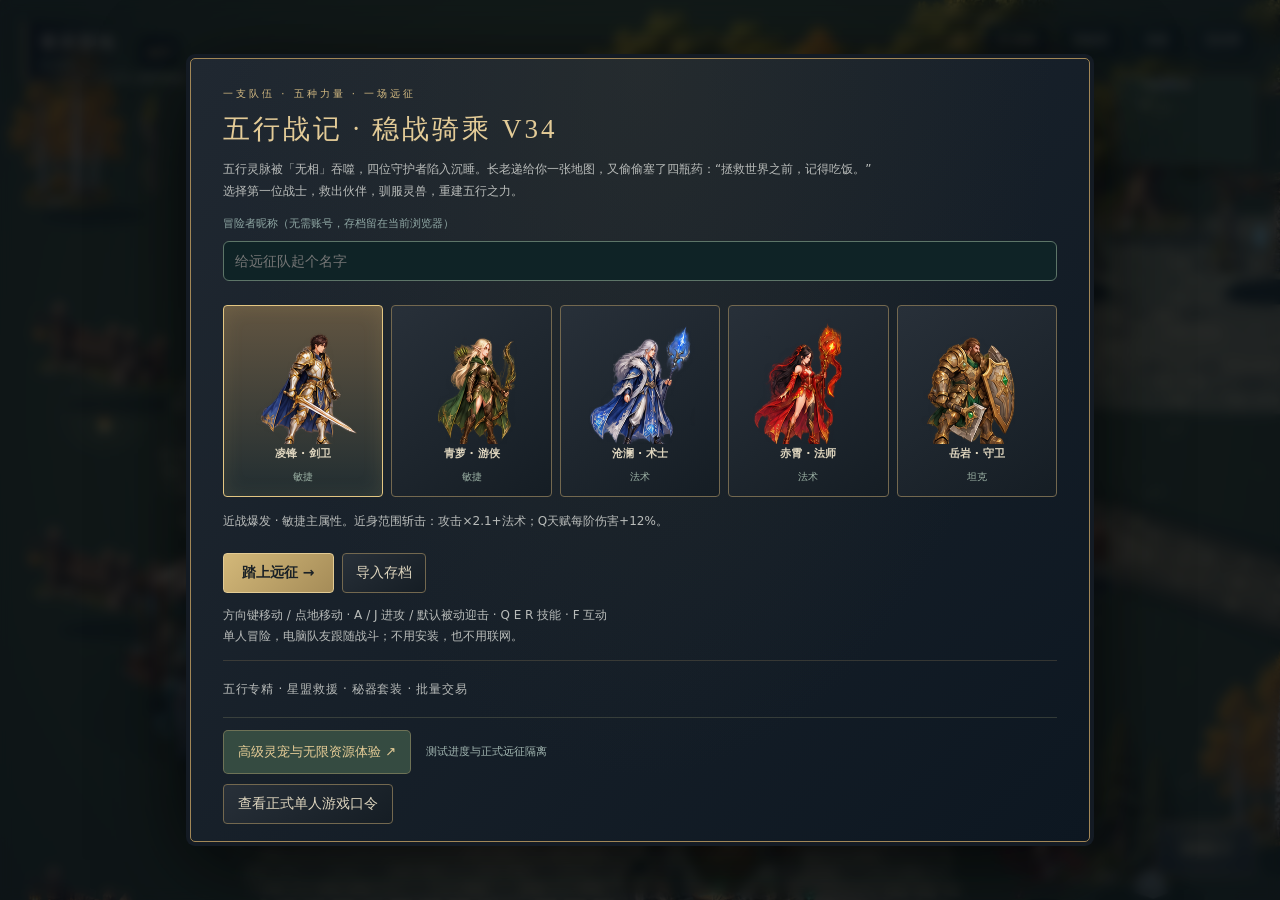
==== commit 5bd7e3c3: "fix: stabilise combat camera and correct mounted rider leg binding (V34) Keep V33 hero artwork, pres" ====
--- a/index.html
+++ b/index.html
@@ -1,10 +1,10 @@
 <!doctype html>
-<html lang="zh-CN"><head><meta charset="utf-8"><meta name="viewport" content="width=device-width,initial-scale=1,viewport-fit=cover"><meta name="theme-color" content="#0c171b"><title>五行战记 · 英雄重绘 V33</title><link rel="stylesheet" href="style.css?v=33.0.0"><link rel="stylesheet" href="mobile.css?v=33.0.0"><link rel="stylesheet" href="conquest.css?v=33.0.0"><link rel="stylesheet" href="sanctuary.css?v=33.0.0"><link rel="stylesheet" href="wuxing-v7.css?v=33.0.0"><link rel="stylesheet" href="forge-v7.css?v=33.0.0"><link rel="stylesheet" href="bestiary-v7.css?v=33.0.0"><link rel="stylesheet" href="realms-v8.css?v=33.0.0"><link rel="stylesheet" href="realms-v9.css?v=33.0.0"><link rel="stylesheet" href="systems-v10.css?v=33.0.0"><link rel="stylesheet" href="visual-v11.css?v=33.0.0"><link rel="manifest" href="manifest.webmanifest"><link rel="apple-touch-icon" href="assets/icon-192.png"><meta name="apple-mobile-web-app-capable" content="yes"><meta name="apple-mobile-web-app-status-bar-style" content="black-translucent"><link rel="stylesheet" href="visual-v12.css?v=33.0.0"><link rel="stylesheet" href="mobile-v13.css?v=33.0.0"><link rel="stylesheet" href="renewal-v14.css?v=33.0.0"><link rel="stylesheet" href="awakening-v15.css?v=33.0.0"><link rel="stylesheet" href="single-player-v16.css?v=33.0.0"><link rel="stylesheet" href="furnaces-v17.css?v=33.0.0"><link rel="stylesheet" href="journey-v18.css?v=33.0.0"><link rel="stylesheet" href="wayfarer-v19.css?v=33.0.0"><link rel="stylesheet" href="fusion-v20.css?v=33.0.0&amp;b=7"><link rel="stylesheet" href="gems-v21.css?v=33.0.0&amp;b=7"><link rel="stylesheet" href="systems-v22.css?v=33.0.0">
-<link rel="stylesheet" href="growth-v23.css?v=33.0.0"><link rel="stylesheet" href="hero-center-v26.css?v=33.0.0&b=30"><link rel="stylesheet" href="expansion-v27.css?v=33.0.0&b=5"><link rel="stylesheet" href="item-ui-v28.css?v=33.0.0&b=1"><link rel="stylesheet" href="cultivation-v29.css?v=33.0.0"><link rel="stylesheet" href="upgrade-v30.css?v=33.0.0"><link rel="stylesheet" href="journey-v31.css?v=33.0.0"></head>
+<html lang="zh-CN"><head><meta charset="utf-8"><meta name="viewport" content="width=device-width,initial-scale=1,viewport-fit=cover"><meta name="theme-color" content="#0c171b"><title>五行战记 · 稳战骑乘 V34</title><link rel="stylesheet" href="style.css?v=34.0.0"><link rel="stylesheet" href="mobile.css?v=34.0.0"><link rel="stylesheet" href="conquest.css?v=34.0.0"><link rel="stylesheet" href="sanctuary.css?v=34.0.0"><link rel="stylesheet" href="wuxing-v7.css?v=34.0.0"><link rel="stylesheet" href="forge-v7.css?v=34.0.0"><link rel="stylesheet" href="bestiary-v7.css?v=34.0.0"><link rel="stylesheet" href="realms-v8.css?v=34.0.0"><link rel="stylesheet" href="realms-v9.css?v=34.0.0"><link rel="stylesheet" href="systems-v10.css?v=34.0.0"><link rel="stylesheet" href="visual-v11.css?v=34.0.0"><link rel="manifest" href="manifest.webmanifest"><link rel="apple-touch-icon" href="assets/icon-192.png"><meta name="apple-mobile-web-app-capable" content="yes"><meta name="apple-mobile-web-app-status-bar-style" content="black-translucent"><link rel="stylesheet" href="visual-v12.css?v=34.0.0"><link rel="stylesheet" href="mobile-v13.css?v=34.0.0"><link rel="stylesheet" href="renewal-v14.css?v=34.0.0"><link rel="stylesheet" href="awakening-v15.css?v=34.0.0"><link rel="stylesheet" href="single-player-v16.css?v=34.0.0"><link rel="stylesheet" href="furnaces-v17.css?v=34.0.0"><link rel="stylesheet" href="journey-v18.css?v=34.0.0"><link rel="stylesheet" href="wayfarer-v19.css?v=34.0.0"><link rel="stylesheet" href="fusion-v20.css?v=34.0.0&amp;b=7"><link rel="stylesheet" href="gems-v21.css?v=34.0.0&amp;b=7"><link rel="stylesheet" href="systems-v22.css?v=34.0.0">
+<link rel="stylesheet" href="growth-v23.css?v=34.0.0"><link rel="stylesheet" href="hero-center-v26.css?v=34.0.0&b=30"><link rel="stylesheet" href="expansion-v27.css?v=34.0.0&b=5"><link rel="stylesheet" href="item-ui-v28.css?v=34.0.0&b=1"><link rel="stylesheet" href="cultivation-v29.css?v=34.0.0"><link rel="stylesheet" href="upgrade-v30.css?v=34.0.0"><link rel="stylesheet" href="journey-v31.css?v=34.0.0"></head>
 <body class="sanctuary"><header><a class="logo" href="#">五行战记<span>CHRONICLES OF THE FIVE</span></a><div class="head-right"><span class="local">● 本地自动存档</span><button id="worldBtn" class="ghost">传送</button><button id="squadBtn" class="ghost">编队</button><button id="careerBtn" class="ghost">转职</button><button id="journeyBtn" class="ghost">旅途</button><button id="galleryBtn" class="ghost">演武场</button><button id="shareBtn" class="ghost">分享</button><button id="helpBtn" class="ghost">玩法指南</button><button id="soundBtn" class="ghost">音效：关</button><button id="fullscreenBtn" class="ghost">全屏</button><button id="menuBtn" class="ghost">暂停</button></div></header>
 <main><section class="intro"><div><div class="kicker">铸星与灵契 / ACTION RPG · V28</div><h1>诸界之门，由你开启。</h1></div><div class="chapter"><small id="chapterLabel">序章 · 山雨欲来</small><strong id="objective">选择你的第一位五行战士</strong></div></section>
 <section class="game-shell"><div class="world-wrap"><canvas id="world" width="1280" height="760" tabindex="0" aria-label="五行战士冒险地图，使用方向键移动，A 攻击，Q E R 释放技能"></canvas><div class="world-top"><div class="zone-pill" id="zoneName">青禾营地 <small>安全区</small></div><div class="resources"><span id="gold">◈ 0</span><button id="campBtn">⌂ 回营</button><button id="bagBtn">行囊 B</button></div></div><nav class="realm-tools" aria-label="游戏菜单"><button id="realmMenu" aria-label="打开游戏菜单">☰ <span>菜单</span></button><button id="realmBag">装备库</button><button id="realmPets">灵兽</button><button id="realmForge">宝石库</button></nav><div id="realmStatus" class="realm-status"></div><div id="realmParty" class="realm-party"></div><div id="realmSkills" class="realm-skills"></div><div id="realmToast" role="status" class="realm-toast"></div><button id="petAction" class="pet-action">灵兽技 V</button><div id="orderBar" class="order-bar"></div><div id="bossHud" class="boss-hud hidden"></div><div class="minimap-label">世界地图 <span>五座祭坛 · 五位守护者</span></div><canvas id="minimap" width="190" height="120" aria-label="区域小地图"></canvas><div class="quest-strip" id="hint">在营地休整，向东进入青禾林地。</div><div class="combat-log" id="combatLog" aria-live="polite"></div><div class="ability-bar" id="abilities"></div><div class="move-pad"><button data-move="up">▲</button><div><button data-move="left">◀</button><button data-move="down">▼</button><button data-move="right">▶</button></div></div><div class="mobile-dock"><button id="mobileWorld">传送</button><button id="mobileSquad">编队</button><button id="mobileJourney">旅途</button><button id="mobileGallery">演武</button><button data-open="talent">角色</button><button data-open="bag">装备库</button><button data-open="pets">灵兽</button><button data-open="shop">商店</button><button data-open="pause">暂停</button></div><div id="quickParty" class="quick-party"></div><div class="player-vitals" id="playerVitals"></div><div id="joystick" class="joystick" aria-label="触屏移动摇杆"><span></span></div><div class="action-pad"><button id="touchAttack">⚔<small>攻击</small></button><button id="touchGuard">防御 G</button><button id="touchDodge">闪避 ␣</button><button id="touchQ">Q</button><button id="touchE">E</button><button id="touchR">R</button><button id="touchPotion">药剂 H</button><button id="touchInteract">互动 F</button></div><div id="curtain" class="curtain hidden"><div class="dialog" id="dialog"></div></div></div>
 <aside><div class="panel-head"><span>远征小队</span><small id="partyCount">1 / 5</small></div><div id="party"></div><div class="hero-detail" id="heroDetail"></div><div class="sidebar-actions"><button id="trainBtn">属性加点</button><button id="mountBtn">灵兽坐骑</button><button id="equipBtn">装备库</button><button id="shopBtn">五行百宝阁</button></div><div class="lore"><span>❖ 五行相克</span><p>金克木 · 木克土 · 土克水<br>水克火 · 火克金</p><small>克制目标伤害 +25%<br>骑宠、装备和伙伴均提供独立成长</small></div></aside></section>
-<section class="bottom-line"><span><kbd>方向键</kbd> 移动（可切回 WASD） · 鼠标点地移动 · <kbd>A / J</kbd> 进攻 · <kbd>Q E R</kbd> 技能 · <kbd>F</kbd> 互动 · <kbd>1–5</kbd> 切换</span><span><label><input id="autoAttack" type="checkbox" checked> 自动普攻</label>　<button id="saveBtn" class="text-btn">保存进度</button></span></section><footer>V33 五行战记 · 原创奇幻动作 RPG · G 防御 · 空格闪避 · 支持单控与编队 · 100级转职 · 灵兽合体 · 昵称进入，无需注册 · 存档只保存在本浏览器，可导出备份</footer></main><script src="runtime.js?v=33.0.0&amp;b=11"></script></body></html>
+<section class="bottom-line"><span><kbd>方向键</kbd> 移动（可切回 WASD） · 鼠标点地移动 · <kbd>A / J</kbd> 进攻 · <kbd>Q E R</kbd> 技能 · <kbd>F</kbd> 互动 · <kbd>1–5</kbd> 切换</span><span><label><input id="autoAttack" type="checkbox" checked> 自动普攻</label>　<button id="saveBtn" class="text-btn">保存进度</button></span></section><footer>V33 五行战记 · 原创奇幻动作 RPG · G 防御 · 空格闪避 · 支持单控与编队 · 100级转职 · 灵兽合体 · 昵称进入，无需注册 · 存档只保存在本浏览器，可导出备份</footer></main><script src="runtime.js?v=34.0.0&amp;b=11"></script></body></html>
 
 
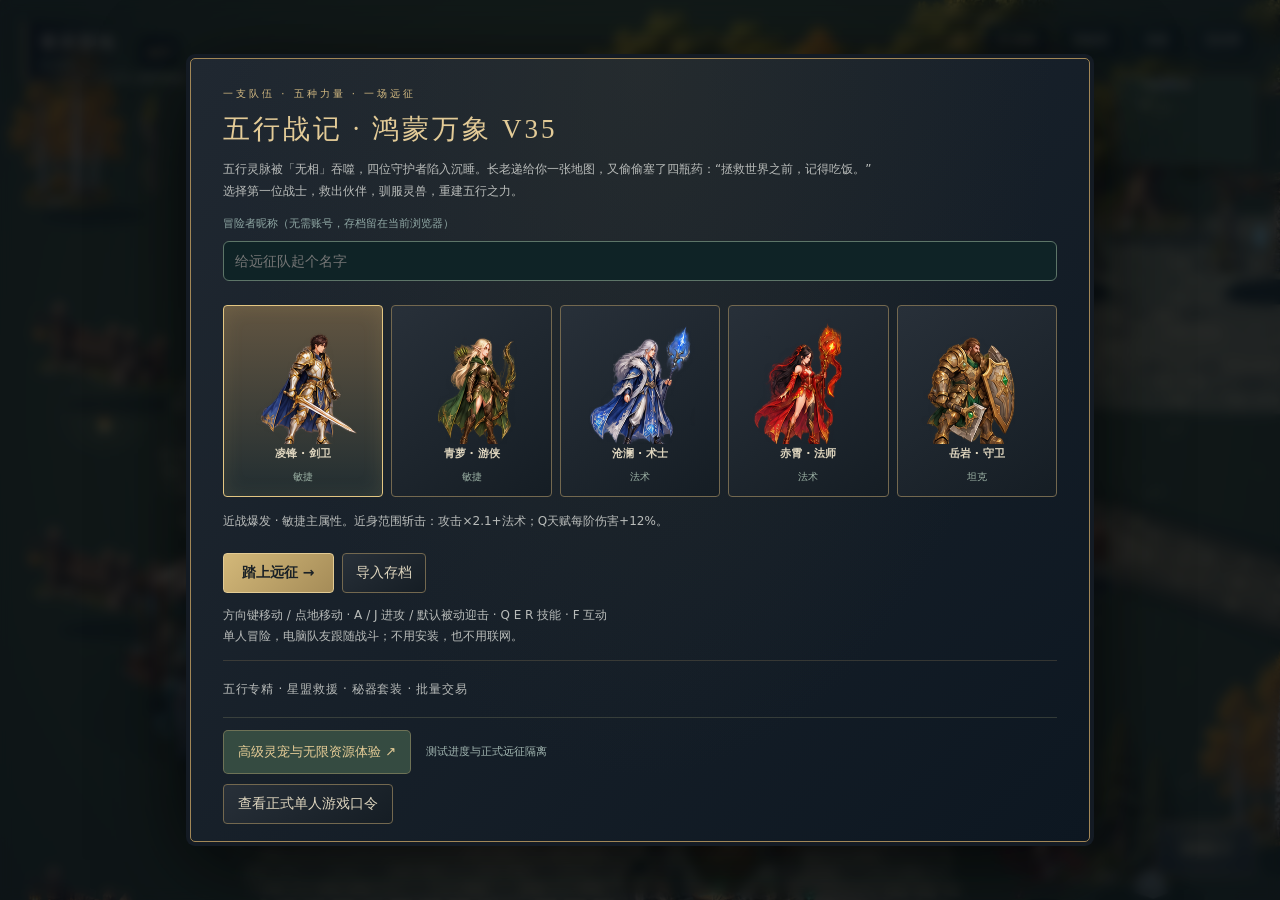
==== commit 671bb460: "V35 鸿蒙万象：固定究极收集池、五行三石融合、动作修复与多英雄渲染优化" ====
--- a/index.html
+++ b/index.html
@@ -1,10 +1,10 @@
 <!doctype html>
-<html lang="zh-CN"><head><meta charset="utf-8"><meta name="viewport" content="width=device-width,initial-scale=1,viewport-fit=cover"><meta name="theme-color" content="#0c171b"><title>五行战记 · 稳战骑乘 V34</title><link rel="stylesheet" href="style.css?v=34.0.0"><link rel="stylesheet" href="mobile.css?v=34.0.0"><link rel="stylesheet" href="conquest.css?v=34.0.0"><link rel="stylesheet" href="sanctuary.css?v=34.0.0"><link rel="stylesheet" href="wuxing-v7.css?v=34.0.0"><link rel="stylesheet" href="forge-v7.css?v=34.0.0"><link rel="stylesheet" href="bestiary-v7.css?v=34.0.0"><link rel="stylesheet" href="realms-v8.css?v=34.0.0"><link rel="stylesheet" href="realms-v9.css?v=34.0.0"><link rel="stylesheet" href="systems-v10.css?v=34.0.0"><link rel="stylesheet" href="visual-v11.css?v=34.0.0"><link rel="manifest" href="manifest.webmanifest"><link rel="apple-touch-icon" href="assets/icon-192.png"><meta name="apple-mobile-web-app-capable" content="yes"><meta name="apple-mobile-web-app-status-bar-style" content="black-translucent"><link rel="stylesheet" href="visual-v12.css?v=34.0.0"><link rel="stylesheet" href="mobile-v13.css?v=34.0.0"><link rel="stylesheet" href="renewal-v14.css?v=34.0.0"><link rel="stylesheet" href="awakening-v15.css?v=34.0.0"><link rel="stylesheet" href="single-player-v16.css?v=34.0.0"><link rel="stylesheet" href="furnaces-v17.css?v=34.0.0"><link rel="stylesheet" href="journey-v18.css?v=34.0.0"><link rel="stylesheet" href="wayfarer-v19.css?v=34.0.0"><link rel="stylesheet" href="fusion-v20.css?v=34.0.0&amp;b=7"><link rel="stylesheet" href="gems-v21.css?v=34.0.0&amp;b=7"><link rel="stylesheet" href="systems-v22.css?v=34.0.0">
-<link rel="stylesheet" href="growth-v23.css?v=34.0.0"><link rel="stylesheet" href="hero-center-v26.css?v=34.0.0&b=30"><link rel="stylesheet" href="expansion-v27.css?v=34.0.0&b=5"><link rel="stylesheet" href="item-ui-v28.css?v=34.0.0&b=1"><link rel="stylesheet" href="cultivation-v29.css?v=34.0.0"><link rel="stylesheet" href="upgrade-v30.css?v=34.0.0"><link rel="stylesheet" href="journey-v31.css?v=34.0.0"></head>
+<html lang="zh-CN"><head><meta charset="utf-8"><meta name="viewport" content="width=device-width,initial-scale=1,viewport-fit=cover"><meta name="theme-color" content="#0c171b"><title>五行战记 · 鸿蒙万象 V35</title><link rel="stylesheet" href="style.css?v=35.0.0"><link rel="stylesheet" href="mobile.css?v=35.0.0"><link rel="stylesheet" href="conquest.css?v=35.0.0"><link rel="stylesheet" href="sanctuary.css?v=35.0.0"><link rel="stylesheet" href="wuxing-v7.css?v=35.0.0"><link rel="stylesheet" href="forge-v7.css?v=35.0.0"><link rel="stylesheet" href="bestiary-v7.css?v=35.0.0"><link rel="stylesheet" href="realms-v8.css?v=35.0.0"><link rel="stylesheet" href="realms-v9.css?v=35.0.0"><link rel="stylesheet" href="systems-v10.css?v=35.0.0"><link rel="stylesheet" href="visual-v11.css?v=35.0.0"><link rel="manifest" href="manifest.webmanifest"><link rel="apple-touch-icon" href="assets/icon-192.png"><meta name="apple-mobile-web-app-capable" content="yes"><meta name="apple-mobile-web-app-status-bar-style" content="black-translucent"><link rel="stylesheet" href="visual-v12.css?v=35.0.0"><link rel="stylesheet" href="mobile-v13.css?v=35.0.0"><link rel="stylesheet" href="renewal-v14.css?v=35.0.0"><link rel="stylesheet" href="awakening-v15.css?v=35.0.0"><link rel="stylesheet" href="single-player-v16.css?v=35.0.0"><link rel="stylesheet" href="furnaces-v17.css?v=35.0.0"><link rel="stylesheet" href="journey-v18.css?v=35.0.0"><link rel="stylesheet" href="wayfarer-v19.css?v=35.0.0"><link rel="stylesheet" href="fusion-v20.css?v=35.0.0&amp;b=7"><link rel="stylesheet" href="gems-v21.css?v=35.0.0&amp;b=7"><link rel="stylesheet" href="systems-v22.css?v=35.0.0">
+<link rel="stylesheet" href="growth-v23.css?v=35.0.0"><link rel="stylesheet" href="hero-center-v26.css?v=35.0.0&b=30"><link rel="stylesheet" href="expansion-v27.css?v=35.0.0&b=5"><link rel="stylesheet" href="item-ui-v28.css?v=35.0.0&b=1"><link rel="stylesheet" href="cultivation-v29.css?v=35.0.0"><link rel="stylesheet" href="upgrade-v30.css?v=35.0.0"><link rel="stylesheet" href="journey-v31.css?v=35.0.0"><link rel="stylesheet" href="myth-v35.css?v=35.0.0"></head>
 <body class="sanctuary"><header><a class="logo" href="#">五行战记<span>CHRONICLES OF THE FIVE</span></a><div class="head-right"><span class="local">● 本地自动存档</span><button id="worldBtn" class="ghost">传送</button><button id="squadBtn" class="ghost">编队</button><button id="careerBtn" class="ghost">转职</button><button id="journeyBtn" class="ghost">旅途</button><button id="galleryBtn" class="ghost">演武场</button><button id="shareBtn" class="ghost">分享</button><button id="helpBtn" class="ghost">玩法指南</button><button id="soundBtn" class="ghost">音效：关</button><button id="fullscreenBtn" class="ghost">全屏</button><button id="menuBtn" class="ghost">暂停</button></div></header>
 <main><section class="intro"><div><div class="kicker">铸星与灵契 / ACTION RPG · V28</div><h1>诸界之门，由你开启。</h1></div><div class="chapter"><small id="chapterLabel">序章 · 山雨欲来</small><strong id="objective">选择你的第一位五行战士</strong></div></section>
 <section class="game-shell"><div class="world-wrap"><canvas id="world" width="1280" height="760" tabindex="0" aria-label="五行战士冒险地图，使用方向键移动，A 攻击，Q E R 释放技能"></canvas><div class="world-top"><div class="zone-pill" id="zoneName">青禾营地 <small>安全区</small></div><div class="resources"><span id="gold">◈ 0</span><button id="campBtn">⌂ 回营</button><button id="bagBtn">行囊 B</button></div></div><nav class="realm-tools" aria-label="游戏菜单"><button id="realmMenu" aria-label="打开游戏菜单">☰ <span>菜单</span></button><button id="realmBag">装备库</button><button id="realmPets">灵兽</button><button id="realmForge">宝石库</button></nav><div id="realmStatus" class="realm-status"></div><div id="realmParty" class="realm-party"></div><div id="realmSkills" class="realm-skills"></div><div id="realmToast" role="status" class="realm-toast"></div><button id="petAction" class="pet-action">灵兽技 V</button><div id="orderBar" class="order-bar"></div><div id="bossHud" class="boss-hud hidden"></div><div class="minimap-label">世界地图 <span>五座祭坛 · 五位守护者</span></div><canvas id="minimap" width="190" height="120" aria-label="区域小地图"></canvas><div class="quest-strip" id="hint">在营地休整，向东进入青禾林地。</div><div class="combat-log" id="combatLog" aria-live="polite"></div><div class="ability-bar" id="abilities"></div><div class="move-pad"><button data-move="up">▲</button><div><button data-move="left">◀</button><button data-move="down">▼</button><button data-move="right">▶</button></div></div><div class="mobile-dock"><button id="mobileWorld">传送</button><button id="mobileSquad">编队</button><button id="mobileJourney">旅途</button><button id="mobileGallery">演武</button><button data-open="talent">角色</button><button data-open="bag">装备库</button><button data-open="pets">灵兽</button><button data-open="shop">商店</button><button data-open="pause">暂停</button></div><div id="quickParty" class="quick-party"></div><div class="player-vitals" id="playerVitals"></div><div id="joystick" class="joystick" aria-label="触屏移动摇杆"><span></span></div><div class="action-pad"><button id="touchAttack">⚔<small>攻击</small></button><button id="touchGuard">防御 G</button><button id="touchDodge">闪避 ␣</button><button id="touchQ">Q</button><button id="touchE">E</button><button id="touchR">R</button><button id="touchPotion">药剂 H</button><button id="touchInteract">互动 F</button></div><div id="curtain" class="curtain hidden"><div class="dialog" id="dialog"></div></div></div>
 <aside><div class="panel-head"><span>远征小队</span><small id="partyCount">1 / 5</small></div><div id="party"></div><div class="hero-detail" id="heroDetail"></div><div class="sidebar-actions"><button id="trainBtn">属性加点</button><button id="mountBtn">灵兽坐骑</button><button id="equipBtn">装备库</button><button id="shopBtn">五行百宝阁</button></div><div class="lore"><span>❖ 五行相克</span><p>金克木 · 木克土 · 土克水<br>水克火 · 火克金</p><small>克制目标伤害 +25%<br>骑宠、装备和伙伴均提供独立成长</small></div></aside></section>
-<section class="bottom-line"><span><kbd>方向键</kbd> 移动（可切回 WASD） · 鼠标点地移动 · <kbd>A / J</kbd> 进攻 · <kbd>Q E R</kbd> 技能 · <kbd>F</kbd> 互动 · <kbd>1–5</kbd> 切换</span><span><label><input id="autoAttack" type="checkbox" checked> 自动普攻</label>　<button id="saveBtn" class="text-btn">保存进度</button></span></section><footer>V33 五行战记 · 原创奇幻动作 RPG · G 防御 · 空格闪避 · 支持单控与编队 · 100级转职 · 灵兽合体 · 昵称进入，无需注册 · 存档只保存在本浏览器，可导出备份</footer></main><script src="runtime.js?v=34.0.0&amp;b=11"></script></body></html>
+<section class="bottom-line"><span><kbd>方向键</kbd> 移动（可切回 WASD） · 鼠标点地移动 · <kbd>A / J</kbd> 进攻 · <kbd>Q E R</kbd> 技能 · <kbd>F</kbd> 互动 · <kbd>1–5</kbd> 切换</span><span><label><input id="autoAttack" type="checkbox" checked> 自动普攻</label>　<button id="saveBtn" class="text-btn">保存进度</button></span></section><footer>V33 五行战记 · 原创奇幻动作 RPG · G 防御 · 空格闪避 · 支持单控与编队 · 100级转职 · 灵兽合体 · 昵称进入，无需注册 · 存档只保存在本浏览器，可导出备份</footer></main><script src="runtime.js?v=35.0.0&amp;b=11"></script></body></html>
 
 
--- a/myth-v35.css
+++ b/myth-v35.css
@@ -0,0 +1 @@
+.myth-dialog35{max-width:min(1100px,96vw)!important}.myth-tabs35,.pet-store-nav35{display:flex;gap:.5rem;flex-wrap:wrap;margin:.75rem 0}.myth-tabs35 button,.pet-store-nav35 button{min-height:44px}.pet-store-nav35 button{flex:1;padding:1rem;font-weight:800;font-size:1.15rem;border:1px solid #ad9164;background:linear-gradient(140deg,#183a3e,#172129)}.myth-book35{display:grid;grid-template-columns:190px 1fr;gap:1.4rem}.myth-list35{display:flex;flex-direction:column;gap:6px}.myth-list35 button{text-align:left;min-height:44px}.myth-list35 small{margin-right:8px}.myth-list35 [aria-pressed=true]{border-color:#edd194;background:#384039}.myth-entry-head35{display:grid;grid-template-columns:minmax(170px,280px) 1fr;align-items:center;gap:1rem}.myth-entry35 h2{color:#f4dba3;font-size:clamp(1.3rem,2vw,2rem)}.myth-story35{border-top:1px solid #796c4e;margin-top:1rem;padding-top:.6rem}.myth-story35>p:last-child{font-size:1.05rem;line-height:2.1;text-align:justify}.myth-origin35{font-size:.78rem;color:#b6b5a7}.myth-relic35{width:100%;height:250px;object-fit:contain}.myth-beast35{width:100%;aspect-ratio:1;background-size:400% 400%;background-position:0 0;background-repeat:no-repeat;animation:myth-idle35 2s steps(3) infinite}.myth-gem35 img{width:100%;height:100%;object-fit:contain}.myth-gem35{background:#16232d!important;border:1px solid #cdb171;box-shadow:inset 0 0 13px #74623855}.myth-pool35{margin-top:1rem;border:1px solid #746345;padding:1rem}.myth-pool35 summary{font-weight:800;color:#edcf8d;cursor:pointer}.myth-pool35>div{display:grid;grid-template-columns:repeat(auto-fit,minmax(125px,1fr));gap:9px}.myth-pool35 button{display:flex;flex-direction:column;align-items:center}.myth-pool35 img{width:100%;height:110px;object-fit:contain}.myth-pool35 .myth-beast35{max-width:140px}.myth-relation35{border:1px solid #70857c;background:#193339;padding:10px;margin-bottom:10px}.myth-relation35 strong{font-size:1.15rem;color:#f6d78c}.pet-store-grid35{display:grid;grid-template-columns:repeat(3,minmax(0,1fr));gap:14px}.pet-store-grid35 article{padding:12px;border:1px solid var(--quality);background:linear-gradient(#213438,#111d29);border-radius:9px}.pet-store-grid35 article>div{min-height:120px;max-height:180px}.pet-store-grid35 h3{font-size:1.15rem}.pet-store-grid35 strong{display:block;color:#f2d392;font-size:1.15rem}.pet-store-grid35 button{min-height:44px;width:100%;margin-top:9px}.gear-quick35{position:sticky;top:0;z-index:3;background:#17282bf2;border:1px solid #7d7352;padding:10px;margin-bottom:12px}.gear-quick35 nav{display:flex;flex-wrap:wrap;gap:7px;margin:7px 0}.gear-quick35 button{min-height:44px}.gear-quick35 small{color:#c4c1ae}@keyframes myth-idle35{to{background-position-x:100%}}@media(max-width:700px),(max-height:500px){.myth-book35{grid-template-columns:1fr}.myth-list35{flex-direction:row;overflow-x:auto;max-width:100%;padding-bottom:6px}.myth-list35 button{flex:0 0 auto}.myth-entry-head35{grid-template-columns:130px 1fr}.myth-relic35{height:160px}.myth-story35>p:last-child{font-size:1rem;line-height:1.9}.pet-store-grid35{grid-template-columns:repeat(2,minmax(0,1fr))}.pet-store-grid35 article>div{min-height:95px}.myth-pool35>div{grid-template-columns:repeat(2,minmax(0,1fr))}.myth-dialog35{padding:12px!important}}@media(prefers-reduced-motion:reduce){.myth-beast35{animation:none}}
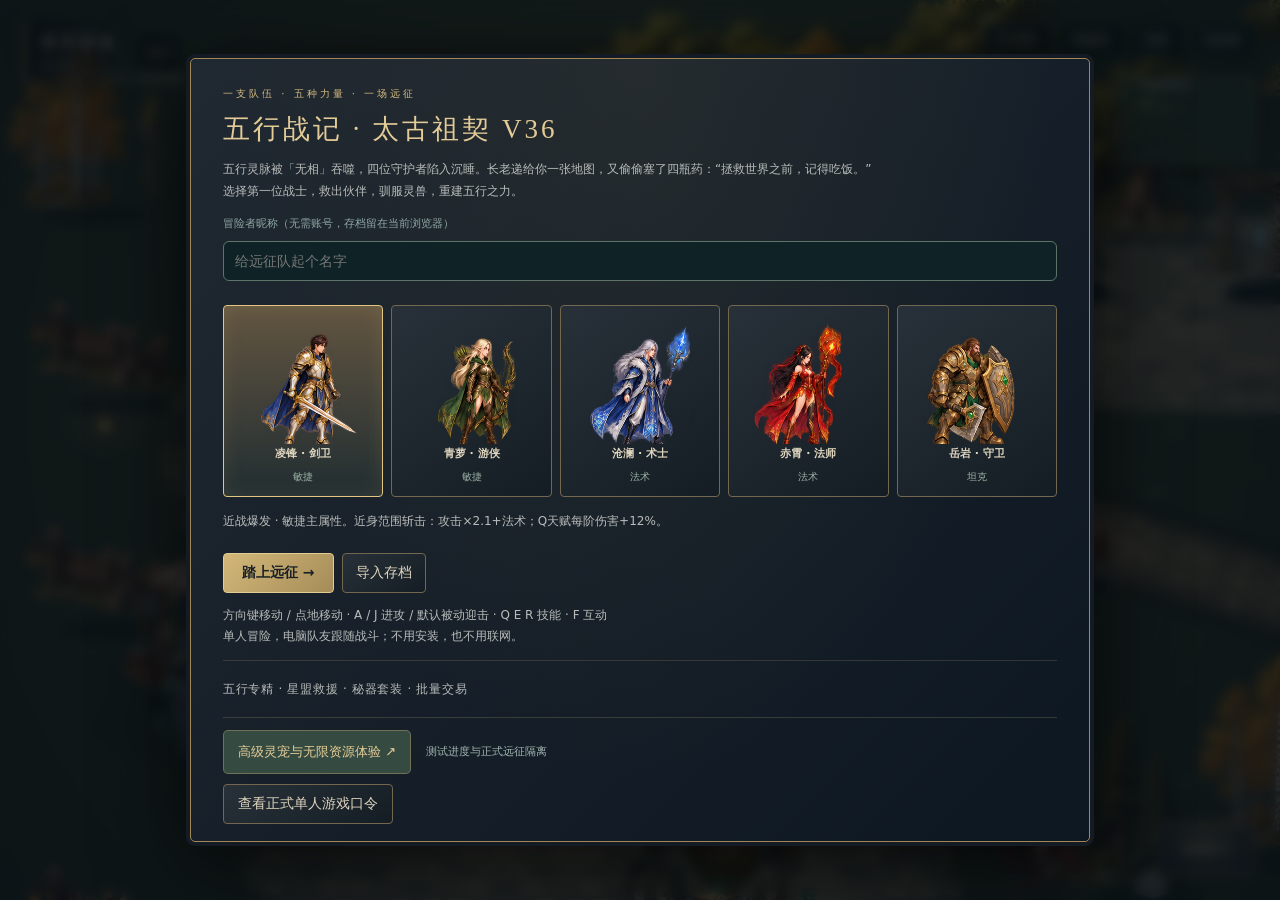
==== commit 433da3e5: "V36: redraw ultimate beasts, separate smith services, add hidden chaos ancestry contract Preserve th" ====
--- a/index.html
+++ b/index.html
@@ -1,10 +1,10 @@
 <!doctype html>
-<html lang="zh-CN"><head><meta charset="utf-8"><meta name="viewport" content="width=device-width,initial-scale=1,viewport-fit=cover"><meta name="theme-color" content="#0c171b"><title>五行战记 · 鸿蒙万象 V35</title><link rel="stylesheet" href="style.css?v=35.0.0"><link rel="stylesheet" href="mobile.css?v=35.0.0"><link rel="stylesheet" href="conquest.css?v=35.0.0"><link rel="stylesheet" href="sanctuary.css?v=35.0.0"><link rel="stylesheet" href="wuxing-v7.css?v=35.0.0"><link rel="stylesheet" href="forge-v7.css?v=35.0.0"><link rel="stylesheet" href="bestiary-v7.css?v=35.0.0"><link rel="stylesheet" href="realms-v8.css?v=35.0.0"><link rel="stylesheet" href="realms-v9.css?v=35.0.0"><link rel="stylesheet" href="systems-v10.css?v=35.0.0"><link rel="stylesheet" href="visual-v11.css?v=35.0.0"><link rel="manifest" href="manifest.webmanifest"><link rel="apple-touch-icon" href="assets/icon-192.png"><meta name="apple-mobile-web-app-capable" content="yes"><meta name="apple-mobile-web-app-status-bar-style" content="black-translucent"><link rel="stylesheet" href="visual-v12.css?v=35.0.0"><link rel="stylesheet" href="mobile-v13.css?v=35.0.0"><link rel="stylesheet" href="renewal-v14.css?v=35.0.0"><link rel="stylesheet" href="awakening-v15.css?v=35.0.0"><link rel="stylesheet" href="single-player-v16.css?v=35.0.0"><link rel="stylesheet" href="furnaces-v17.css?v=35.0.0"><link rel="stylesheet" href="journey-v18.css?v=35.0.0"><link rel="stylesheet" href="wayfarer-v19.css?v=35.0.0"><link rel="stylesheet" href="fusion-v20.css?v=35.0.0&amp;b=7"><link rel="stylesheet" href="gems-v21.css?v=35.0.0&amp;b=7"><link rel="stylesheet" href="systems-v22.css?v=35.0.0">
-<link rel="stylesheet" href="growth-v23.css?v=35.0.0"><link rel="stylesheet" href="hero-center-v26.css?v=35.0.0&b=30"><link rel="stylesheet" href="expansion-v27.css?v=35.0.0&b=5"><link rel="stylesheet" href="item-ui-v28.css?v=35.0.0&b=1"><link rel="stylesheet" href="cultivation-v29.css?v=35.0.0"><link rel="stylesheet" href="upgrade-v30.css?v=35.0.0"><link rel="stylesheet" href="journey-v31.css?v=35.0.0"><link rel="stylesheet" href="myth-v35.css?v=35.0.0"></head>
+<html lang="zh-CN"><head><meta charset="utf-8"><meta name="viewport" content="width=device-width,initial-scale=1,viewport-fit=cover"><meta name="theme-color" content="#0c171b"><title>五行战记 · 太古祖契 V36</title><link rel="stylesheet" href="style.css?v=36.0.0"><link rel="stylesheet" href="mobile.css?v=36.0.0"><link rel="stylesheet" href="conquest.css?v=36.0.0"><link rel="stylesheet" href="sanctuary.css?v=36.0.0"><link rel="stylesheet" href="wuxing-v7.css?v=36.0.0"><link rel="stylesheet" href="forge-v7.css?v=36.0.0"><link rel="stylesheet" href="bestiary-v7.css?v=36.0.0"><link rel="stylesheet" href="realms-v8.css?v=36.0.0"><link rel="stylesheet" href="realms-v9.css?v=36.0.0"><link rel="stylesheet" href="systems-v10.css?v=36.0.0"><link rel="stylesheet" href="visual-v11.css?v=36.0.0"><link rel="manifest" href="manifest.webmanifest"><link rel="apple-touch-icon" href="assets/icon-192.png"><meta name="apple-mobile-web-app-capable" content="yes"><meta name="apple-mobile-web-app-status-bar-style" content="black-translucent"><link rel="stylesheet" href="visual-v12.css?v=36.0.0"><link rel="stylesheet" href="mobile-v13.css?v=36.0.0"><link rel="stylesheet" href="renewal-v14.css?v=36.0.0"><link rel="stylesheet" href="awakening-v15.css?v=36.0.0"><link rel="stylesheet" href="single-player-v16.css?v=36.0.0"><link rel="stylesheet" href="furnaces-v17.css?v=36.0.0"><link rel="stylesheet" href="journey-v18.css?v=36.0.0"><link rel="stylesheet" href="wayfarer-v19.css?v=36.0.0"><link rel="stylesheet" href="fusion-v20.css?v=36.0.0&amp;b=7"><link rel="stylesheet" href="gems-v21.css?v=36.0.0&amp;b=7"><link rel="stylesheet" href="systems-v22.css?v=36.0.0">
+<link rel="stylesheet" href="growth-v23.css?v=36.0.0"><link rel="stylesheet" href="hero-center-v26.css?v=36.0.0&b=30"><link rel="stylesheet" href="expansion-v27.css?v=36.0.0&b=5"><link rel="stylesheet" href="item-ui-v28.css?v=36.0.0&b=1"><link rel="stylesheet" href="cultivation-v29.css?v=36.0.0"><link rel="stylesheet" href="upgrade-v30.css?v=36.0.0"><link rel="stylesheet" href="journey-v31.css?v=36.0.0"><link rel="stylesheet" href="myth-v35.css?v=36.0.0"><link rel="stylesheet" href="services-v36.css?v=36.0.0"></head>
 <body class="sanctuary"><header><a class="logo" href="#">五行战记<span>CHRONICLES OF THE FIVE</span></a><div class="head-right"><span class="local">● 本地自动存档</span><button id="worldBtn" class="ghost">传送</button><button id="squadBtn" class="ghost">编队</button><button id="careerBtn" class="ghost">转职</button><button id="journeyBtn" class="ghost">旅途</button><button id="galleryBtn" class="ghost">演武场</button><button id="shareBtn" class="ghost">分享</button><button id="helpBtn" class="ghost">玩法指南</button><button id="soundBtn" class="ghost">音效：关</button><button id="fullscreenBtn" class="ghost">全屏</button><button id="menuBtn" class="ghost">暂停</button></div></header>
 <main><section class="intro"><div><div class="kicker">铸星与灵契 / ACTION RPG · V28</div><h1>诸界之门，由你开启。</h1></div><div class="chapter"><small id="chapterLabel">序章 · 山雨欲来</small><strong id="objective">选择你的第一位五行战士</strong></div></section>
 <section class="game-shell"><div class="world-wrap"><canvas id="world" width="1280" height="760" tabindex="0" aria-label="五行战士冒险地图，使用方向键移动，A 攻击，Q E R 释放技能"></canvas><div class="world-top"><div class="zone-pill" id="zoneName">青禾营地 <small>安全区</small></div><div class="resources"><span id="gold">◈ 0</span><button id="campBtn">⌂ 回营</button><button id="bagBtn">行囊 B</button></div></div><nav class="realm-tools" aria-label="游戏菜单"><button id="realmMenu" aria-label="打开游戏菜单">☰ <span>菜单</span></button><button id="realmBag">装备库</button><button id="realmPets">灵兽</button><button id="realmForge">宝石库</button></nav><div id="realmStatus" class="realm-status"></div><div id="realmParty" class="realm-party"></div><div id="realmSkills" class="realm-skills"></div><div id="realmToast" role="status" class="realm-toast"></div><button id="petAction" class="pet-action">灵兽技 V</button><div id="orderBar" class="order-bar"></div><div id="bossHud" class="boss-hud hidden"></div><div class="minimap-label">世界地图 <span>五座祭坛 · 五位守护者</span></div><canvas id="minimap" width="190" height="120" aria-label="区域小地图"></canvas><div class="quest-strip" id="hint">在营地休整，向东进入青禾林地。</div><div class="combat-log" id="combatLog" aria-live="polite"></div><div class="ability-bar" id="abilities"></div><div class="move-pad"><button data-move="up">▲</button><div><button data-move="left">◀</button><button data-move="down">▼</button><button data-move="right">▶</button></div></div><div class="mobile-dock"><button id="mobileWorld">传送</button><button id="mobileSquad">编队</button><button id="mobileJourney">旅途</button><button id="mobileGallery">演武</button><button data-open="talent">角色</button><button data-open="bag">装备库</button><button data-open="pets">灵兽</button><button data-open="shop">商店</button><button data-open="pause">暂停</button></div><div id="quickParty" class="quick-party"></div><div class="player-vitals" id="playerVitals"></div><div id="joystick" class="joystick" aria-label="触屏移动摇杆"><span></span></div><div class="action-pad"><button id="touchAttack">⚔<small>攻击</small></button><button id="touchGuard">防御 G</button><button id="touchDodge">闪避 ␣</button><button id="touchQ">Q</button><button id="touchE">E</button><button id="touchR">R</button><button id="touchPotion">药剂 H</button><button id="touchInteract">互动 F</button></div><div id="curtain" class="curtain hidden"><div class="dialog" id="dialog"></div></div></div>
 <aside><div class="panel-head"><span>远征小队</span><small id="partyCount">1 / 5</small></div><div id="party"></div><div class="hero-detail" id="heroDetail"></div><div class="sidebar-actions"><button id="trainBtn">属性加点</button><button id="mountBtn">灵兽坐骑</button><button id="equipBtn">装备库</button><button id="shopBtn">五行百宝阁</button></div><div class="lore"><span>❖ 五行相克</span><p>金克木 · 木克土 · 土克水<br>水克火 · 火克金</p><small>克制目标伤害 +25%<br>骑宠、装备和伙伴均提供独立成长</small></div></aside></section>
-<section class="bottom-line"><span><kbd>方向键</kbd> 移动（可切回 WASD） · 鼠标点地移动 · <kbd>A / J</kbd> 进攻 · <kbd>Q E R</kbd> 技能 · <kbd>F</kbd> 互动 · <kbd>1–5</kbd> 切换</span><span><label><input id="autoAttack" type="checkbox" checked> 自动普攻</label>　<button id="saveBtn" class="text-btn">保存进度</button></span></section><footer>V33 五行战记 · 原创奇幻动作 RPG · G 防御 · 空格闪避 · 支持单控与编队 · 100级转职 · 灵兽合体 · 昵称进入，无需注册 · 存档只保存在本浏览器，可导出备份</footer></main><script src="runtime.js?v=35.0.0&amp;b=11"></script></body></html>
+<section class="bottom-line"><span><kbd>方向键</kbd> 移动（可切回 WASD） · 鼠标点地移动 · <kbd>A / J</kbd> 进攻 · <kbd>Q E R</kbd> 技能 · <kbd>F</kbd> 互动 · <kbd>1–5</kbd> 切换</span><span><label><input id="autoAttack" type="checkbox" checked> 自动普攻</label>　<button id="saveBtn" class="text-btn">保存进度</button></span></section><footer>V33 五行战记 · 原创奇幻动作 RPG · G 防御 · 空格闪避 · 支持单控与编队 · 100级转职 · 灵兽合体 · 昵称进入，无需注册 · 存档只保存在本浏览器，可导出备份</footer></main><script src="runtime.js?v=36.0.0&amp;b=11"></script></body></html>
 
 
--- a/services-v36.css
+++ b/services-v36.css
@@ -0,0 +1 @@
+.smith-page36,.ancestry-page36{max-width:min(1120px,96vw)!important}.service-back36{min-height:44px;margin:0 0 18px;padding:9px 16px;color:#edcd8f}.service-lead36{color:#c8c5b5;font-size:1.05rem;line-height:1.7}.smith-hub36{display:grid;grid-template-columns:repeat(2,minmax(0,1fr));gap:18px;margin:22px 0}.smith-hub36>button{min-height:152px;padding:24px;display:flex;gap:20px;align-items:center;text-align:left;border:1px solid #b8955b;border-radius:12px;background:linear-gradient(125deg,#32302b,#17292b 65%,#132029);box-shadow:inset 0 1px #d0ad7233}.smith-hub36 i{font:normal 2.8rem Georgia,serif;color:#d3b47c;border:1px solid #9b8054;border-radius:10px;padding:12px;background:#141c23}.smith-hub36 strong{display:block;font-size:clamp(1.2rem,2vw,1.6rem);color:#f1d397;margin-bottom:12px}.smith-hub36 small{display:block;line-height:1.8;color:#bcc4c2}.smith-hub36>button>b{margin-left:auto;color:#d2b17b;font-size:2rem}.smith-archive36{border-top:1px solid #655b48;padding-top:15px;color:#b9c1bd}.equipment-shelf36{display:grid;grid-template-columns:repeat(4,minmax(0,1fr));gap:14px;margin:20px 0}.equipment-shelf36 article{padding:14px;border:1px solid var(--quality,#657674);background:linear-gradient(150deg,#253435,#12212b);border-radius:10px;min-width:0}.equipment-shelf36 .item-art{display:block;width:92px;height:92px;margin:0 auto 12px}.equipment-shelf36 strong{display:block;color:#edc981;font-size:1.2rem;margin:12px 0}.equipment-shelf36 h3{font-size:1.05rem;line-height:1.5}.equipment-shelf36 button{min-height:44px;width:100%;margin-top:10px}.equipment-shelf36 small{display:block;color:#c0c4be;line-height:1.8}.service-filters36{display:flex;gap:15px;flex-wrap:wrap}.service-filters36 select{min-height:44px;margin-left:8px}.purchase-detail36{display:grid;grid-template-columns:150px 1fr;gap:20px;align-items:center;margin:20px 0}.purchase-detail36 .item-art{width:140px;height:140px}.cost-grid36{display:grid;grid-template-columns:repeat(auto-fit,minmax(125px,1fr));gap:10px;margin:18px 0}.cost-grid36>div{padding:14px;background:#162d31;border:1px solid #4e6c67;border-radius:8px}.cost-grid36 small,.cost-grid36 span{display:block;color:#bbc3b6}.cost-grid36 b{display:block;font-size:1.4rem;color:#e7d396;margin:6px 0}.smith-socket36 .center-tabs26{display:none}.smith-socket36 .center-top26{margin-top:12px}.ancestor-cover36{display:grid;grid-template-columns:minmax(200px,360px) 1fr;gap:25px;align-items:center}.ancestor-cover36 h2{font-size:2.1rem;color:#f0dba4}.ancestor-cover36 p{line-height:1.8}.ancestor-seal36{min-height:280px;display:flex;flex-direction:column;align-items:center;justify-content:center;font-size:7rem;background:radial-gradient(#34363a,#111c24);color:#8a8065;border:1px solid #665e4b}.ancestor-seal36 small{font-size:.9rem;margin-top:20px}.hidden-entry36,.hidden-shop36{border:1px solid #927459;padding:18px;background:linear-gradient(120deg,#372e35,#18272a);margin:20px 0}.hidden-shop36{display:block;width:100%;min-height:72px;text-align:left;font-size:1.15rem;color:#e4ca9d}.hidden-shop36 small{display:block;font-size:.82rem;margin-top:8px;color:#b3b7b0}.contract-warning36{padding:16px;border:1px solid #a17860;background:#3a282a;color:#f4c7ab;line-height:1.8}.contract-slots36{display:grid;grid-template-columns:repeat(5,minmax(0,1fr));gap:10px;margin:20px 0}.contract-slots36>label{display:flex;flex-direction:column;min-width:0;padding:10px;background:#17252b;border:1px solid #665f50;border-radius:8px}.contract-slots36 select{width:100%;min-height:44px;margin:10px 0;font-size:.85rem}.contract-slots36 strong{color:#dbc597}.contract-slots36 small{display:block;text-align:center}.contract-rate36{padding:20px;border:1px solid #9c7d52;text-align:center;background:linear-gradient(#2e3030,#17262a)}.contract-rate36>*{display:block}.contract-rate36 strong{font-size:clamp(2rem,4vw,3rem);font-weight:900;color:#f09583;margin:10px 0}.contract-rate36 span{line-height:1.8;color:#c5c4b2}.ancestor-result36{text-align:center}.ancestor-result36>.myth-beast35{max-width:380px;margin:0 auto}.ancestor-result36 h2{font-size:2rem}.ancestor-success36 h2{color:#f6d48a}.ancestor-failure36 h2{color:#f1988f}.ancestor-success36>.myth-beast35{animation:myth-idle35 2s steps(3) infinite,ancestor-reveal36 1s ease-out}.ancestor-result36>strong{display:block;color:#e8be92}.ancestor-result36 .cost-grid36{text-align:left}.ancestry-page36 button{min-height:44px}@keyframes ancestor-reveal36{from{opacity:0;transform:translateY(30px) scale(.85);filter:brightness(2)}to{opacity:1;transform:none;filter:brightness(1)}}@media(max-width:850px){.equipment-shelf36{grid-template-columns:repeat(2,minmax(0,1fr))}.contract-slots36{grid-template-columns:repeat(3,minmax(0,1fr))}.smith-hub36>button{padding:16px;gap:12px}}@media(max-width:550px){.smith-hub36{grid-template-columns:1fr;gap:12px}.smith-hub36>button{min-height:112px}.smith-hub36 strong{font-size:1.2rem;margin-bottom:5px}.smith-hub36 i{font-size:2rem}.ancestor-cover36{grid-template-columns:1fr}.ancestor-cover36>.myth-beast35{max-width:320px;margin:auto}.contract-slots36{grid-template-columns:repeat(2,minmax(0,1fr))}.purchase-detail36{grid-template-columns:90px 1fr}.purchase-detail36 .item-art{width:84px;height:84px}.equipment-shelf36 article{padding:10px}.equipment-shelf36 .item-art{width:76px;height:76px}}@media(max-height:500px){.smith-hub36{gap:10px}.smith-hub36>button{min-height:112px;padding:12px}.smith-hub36 i{font-size:2rem}.smith-hub36 small{font-size:.8rem}.contract-slots36{grid-template-columns:repeat(5,minmax(0,1fr))}}@media(prefers-reduced-motion:reduce){.ancestor-success36>.myth-beast35{animation:none}}
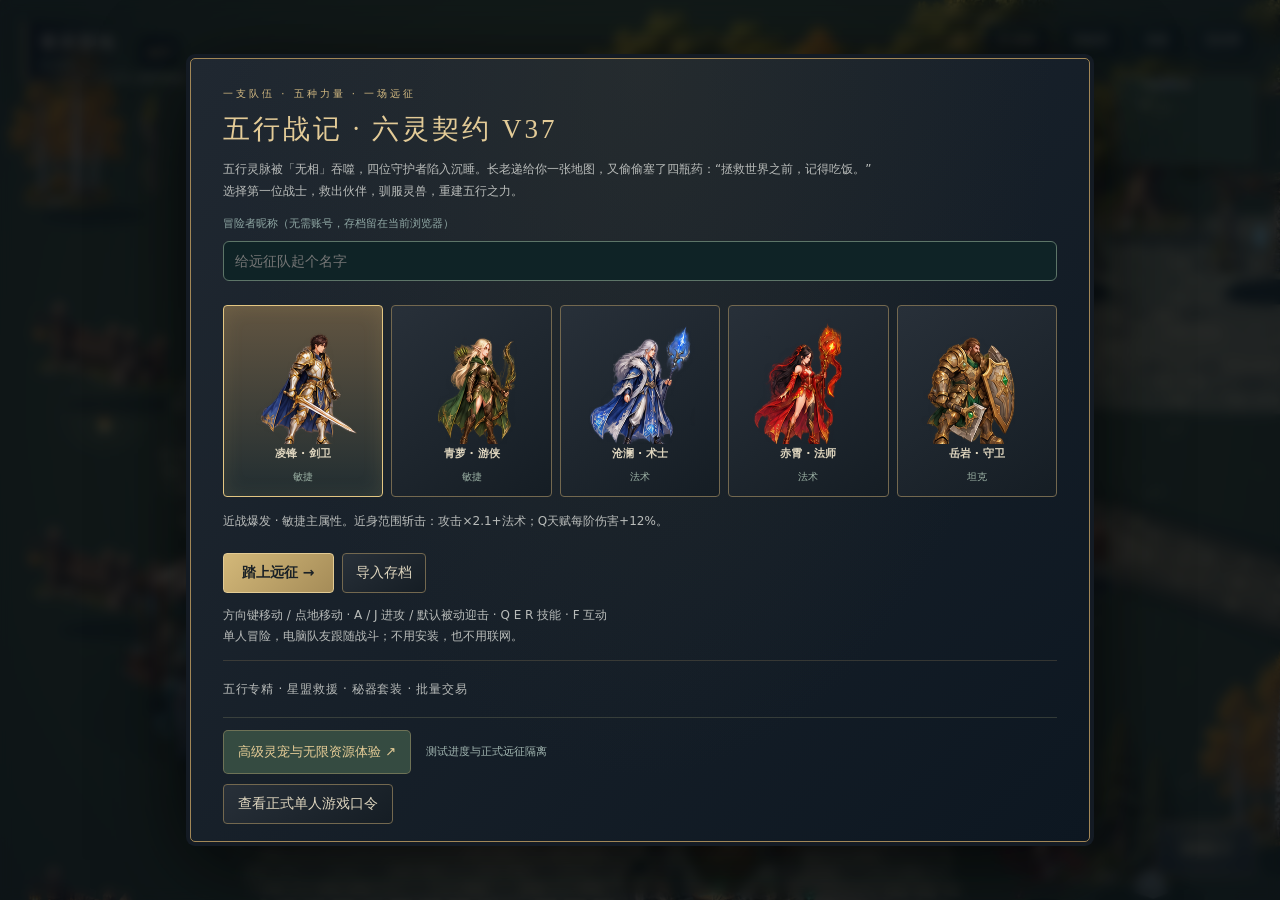
==== commit c26ce30e: "V37: add safe pet bulk-purchase storefront and redraw all six recruit companions Keep stable recruit" ====
--- a/index.html
+++ b/index.html
@@ -1,10 +1,10 @@
 <!doctype html>
-<html lang="zh-CN"><head><meta charset="utf-8"><meta name="viewport" content="width=device-width,initial-scale=1,viewport-fit=cover"><meta name="theme-color" content="#0c171b"><title>五行战记 · 太古祖契 V36</title><link rel="stylesheet" href="style.css?v=36.0.0"><link rel="stylesheet" href="mobile.css?v=36.0.0"><link rel="stylesheet" href="conquest.css?v=36.0.0"><link rel="stylesheet" href="sanctuary.css?v=36.0.0"><link rel="stylesheet" href="wuxing-v7.css?v=36.0.0"><link rel="stylesheet" href="forge-v7.css?v=36.0.0"><link rel="stylesheet" href="bestiary-v7.css?v=36.0.0"><link rel="stylesheet" href="realms-v8.css?v=36.0.0"><link rel="stylesheet" href="realms-v9.css?v=36.0.0"><link rel="stylesheet" href="systems-v10.css?v=36.0.0"><link rel="stylesheet" href="visual-v11.css?v=36.0.0"><link rel="manifest" href="manifest.webmanifest"><link rel="apple-touch-icon" href="assets/icon-192.png"><meta name="apple-mobile-web-app-capable" content="yes"><meta name="apple-mobile-web-app-status-bar-style" content="black-translucent"><link rel="stylesheet" href="visual-v12.css?v=36.0.0"><link rel="stylesheet" href="mobile-v13.css?v=36.0.0"><link rel="stylesheet" href="renewal-v14.css?v=36.0.0"><link rel="stylesheet" href="awakening-v15.css?v=36.0.0"><link rel="stylesheet" href="single-player-v16.css?v=36.0.0"><link rel="stylesheet" href="furnaces-v17.css?v=36.0.0"><link rel="stylesheet" href="journey-v18.css?v=36.0.0"><link rel="stylesheet" href="wayfarer-v19.css?v=36.0.0"><link rel="stylesheet" href="fusion-v20.css?v=36.0.0&amp;b=7"><link rel="stylesheet" href="gems-v21.css?v=36.0.0&amp;b=7"><link rel="stylesheet" href="systems-v22.css?v=36.0.0">
-<link rel="stylesheet" href="growth-v23.css?v=36.0.0"><link rel="stylesheet" href="hero-center-v26.css?v=36.0.0&b=30"><link rel="stylesheet" href="expansion-v27.css?v=36.0.0&b=5"><link rel="stylesheet" href="item-ui-v28.css?v=36.0.0&b=1"><link rel="stylesheet" href="cultivation-v29.css?v=36.0.0"><link rel="stylesheet" href="upgrade-v30.css?v=36.0.0"><link rel="stylesheet" href="journey-v31.css?v=36.0.0"><link rel="stylesheet" href="myth-v35.css?v=36.0.0"><link rel="stylesheet" href="services-v36.css?v=36.0.0"></head>
+<html lang="zh-CN"><head><meta charset="utf-8"><meta name="viewport" content="width=device-width,initial-scale=1,viewport-fit=cover"><meta name="theme-color" content="#0c171b"><title>五行战记 · 六灵契约 V37</title><link rel="stylesheet" href="style.css?v=37.0.0"><link rel="stylesheet" href="mobile.css?v=37.0.0"><link rel="stylesheet" href="conquest.css?v=37.0.0"><link rel="stylesheet" href="sanctuary.css?v=37.0.0"><link rel="stylesheet" href="wuxing-v7.css?v=37.0.0"><link rel="stylesheet" href="forge-v7.css?v=37.0.0"><link rel="stylesheet" href="bestiary-v7.css?v=37.0.0"><link rel="stylesheet" href="realms-v8.css?v=37.0.0"><link rel="stylesheet" href="realms-v9.css?v=37.0.0"><link rel="stylesheet" href="systems-v10.css?v=37.0.0"><link rel="stylesheet" href="visual-v11.css?v=37.0.0"><link rel="manifest" href="manifest.webmanifest"><link rel="apple-touch-icon" href="assets/icon-192.png"><meta name="apple-mobile-web-app-capable" content="yes"><meta name="apple-mobile-web-app-status-bar-style" content="black-translucent"><link rel="stylesheet" href="visual-v12.css?v=37.0.0"><link rel="stylesheet" href="mobile-v13.css?v=37.0.0"><link rel="stylesheet" href="renewal-v14.css?v=37.0.0"><link rel="stylesheet" href="awakening-v15.css?v=37.0.0"><link rel="stylesheet" href="single-player-v16.css?v=37.0.0"><link rel="stylesheet" href="furnaces-v17.css?v=37.0.0"><link rel="stylesheet" href="journey-v18.css?v=37.0.0"><link rel="stylesheet" href="wayfarer-v19.css?v=37.0.0"><link rel="stylesheet" href="fusion-v20.css?v=37.0.0&amp;b=7"><link rel="stylesheet" href="gems-v21.css?v=37.0.0&amp;b=7"><link rel="stylesheet" href="systems-v22.css?v=37.0.0">
+<link rel="stylesheet" href="growth-v23.css?v=37.0.0"><link rel="stylesheet" href="hero-center-v26.css?v=37.0.0&b=30"><link rel="stylesheet" href="expansion-v27.css?v=37.0.0&b=5"><link rel="stylesheet" href="item-ui-v28.css?v=37.0.0&b=1"><link rel="stylesheet" href="cultivation-v29.css?v=37.0.0"><link rel="stylesheet" href="upgrade-v30.css?v=37.0.0"><link rel="stylesheet" href="journey-v31.css?v=37.0.0"><link rel="stylesheet" href="myth-v35.css?v=37.0.0"><link rel="stylesheet" href="services-v36.css?v=37.0.0"><link rel="stylesheet" href="companions-v37.css?v=37.0.0"></head>
 <body class="sanctuary"><header><a class="logo" href="#">五行战记<span>CHRONICLES OF THE FIVE</span></a><div class="head-right"><span class="local">● 本地自动存档</span><button id="worldBtn" class="ghost">传送</button><button id="squadBtn" class="ghost">编队</button><button id="careerBtn" class="ghost">转职</button><button id="journeyBtn" class="ghost">旅途</button><button id="galleryBtn" class="ghost">演武场</button><button id="shareBtn" class="ghost">分享</button><button id="helpBtn" class="ghost">玩法指南</button><button id="soundBtn" class="ghost">音效：关</button><button id="fullscreenBtn" class="ghost">全屏</button><button id="menuBtn" class="ghost">暂停</button></div></header>
 <main><section class="intro"><div><div class="kicker">铸星与灵契 / ACTION RPG · V28</div><h1>诸界之门，由你开启。</h1></div><div class="chapter"><small id="chapterLabel">序章 · 山雨欲来</small><strong id="objective">选择你的第一位五行战士</strong></div></section>
 <section class="game-shell"><div class="world-wrap"><canvas id="world" width="1280" height="760" tabindex="0" aria-label="五行战士冒险地图，使用方向键移动，A 攻击，Q E R 释放技能"></canvas><div class="world-top"><div class="zone-pill" id="zoneName">青禾营地 <small>安全区</small></div><div class="resources"><span id="gold">◈ 0</span><button id="campBtn">⌂ 回营</button><button id="bagBtn">行囊 B</button></div></div><nav class="realm-tools" aria-label="游戏菜单"><button id="realmMenu" aria-label="打开游戏菜单">☰ <span>菜单</span></button><button id="realmBag">装备库</button><button id="realmPets">灵兽</button><button id="realmForge">宝石库</button></nav><div id="realmStatus" class="realm-status"></div><div id="realmParty" class="realm-party"></div><div id="realmSkills" class="realm-skills"></div><div id="realmToast" role="status" class="realm-toast"></div><button id="petAction" class="pet-action">灵兽技 V</button><div id="orderBar" class="order-bar"></div><div id="bossHud" class="boss-hud hidden"></div><div class="minimap-label">世界地图 <span>五座祭坛 · 五位守护者</span></div><canvas id="minimap" width="190" height="120" aria-label="区域小地图"></canvas><div class="quest-strip" id="hint">在营地休整，向东进入青禾林地。</div><div class="combat-log" id="combatLog" aria-live="polite"></div><div class="ability-bar" id="abilities"></div><div class="move-pad"><button data-move="up">▲</button><div><button data-move="left">◀</button><button data-move="down">▼</button><button data-move="right">▶</button></div></div><div class="mobile-dock"><button id="mobileWorld">传送</button><button id="mobileSquad">编队</button><button id="mobileJourney">旅途</button><button id="mobileGallery">演武</button><button data-open="talent">角色</button><button data-open="bag">装备库</button><button data-open="pets">灵兽</button><button data-open="shop">商店</button><button data-open="pause">暂停</button></div><div id="quickParty" class="quick-party"></div><div class="player-vitals" id="playerVitals"></div><div id="joystick" class="joystick" aria-label="触屏移动摇杆"><span></span></div><div class="action-pad"><button id="touchAttack">⚔<small>攻击</small></button><button id="touchGuard">防御 G</button><button id="touchDodge">闪避 ␣</button><button id="touchQ">Q</button><button id="touchE">E</button><button id="touchR">R</button><button id="touchPotion">药剂 H</button><button id="touchInteract">互动 F</button></div><div id="curtain" class="curtain hidden"><div class="dialog" id="dialog"></div></div></div>
 <aside><div class="panel-head"><span>远征小队</span><small id="partyCount">1 / 5</small></div><div id="party"></div><div class="hero-detail" id="heroDetail"></div><div class="sidebar-actions"><button id="trainBtn">属性加点</button><button id="mountBtn">灵兽坐骑</button><button id="equipBtn">装备库</button><button id="shopBtn">五行百宝阁</button></div><div class="lore"><span>❖ 五行相克</span><p>金克木 · 木克土 · 土克水<br>水克火 · 火克金</p><small>克制目标伤害 +25%<br>骑宠、装备和伙伴均提供独立成长</small></div></aside></section>
-<section class="bottom-line"><span><kbd>方向键</kbd> 移动（可切回 WASD） · 鼠标点地移动 · <kbd>A / J</kbd> 进攻 · <kbd>Q E R</kbd> 技能 · <kbd>F</kbd> 互动 · <kbd>1–5</kbd> 切换</span><span><label><input id="autoAttack" type="checkbox" checked> 自动普攻</label>　<button id="saveBtn" class="text-btn">保存进度</button></span></section><footer>V33 五行战记 · 原创奇幻动作 RPG · G 防御 · 空格闪避 · 支持单控与编队 · 100级转职 · 灵兽合体 · 昵称进入，无需注册 · 存档只保存在本浏览器，可导出备份</footer></main><script src="runtime.js?v=36.0.0&amp;b=11"></script></body></html>
+<section class="bottom-line"><span><kbd>方向键</kbd> 移动（可切回 WASD） · 鼠标点地移动 · <kbd>A / J</kbd> 进攻 · <kbd>Q E R</kbd> 技能 · <kbd>F</kbd> 互动 · <kbd>1–5</kbd> 切换</span><span><label><input id="autoAttack" type="checkbox" checked> 自动普攻</label>　<button id="saveBtn" class="text-btn">保存进度</button></span></section><footer>V33 五行战记 · 原创奇幻动作 RPG · G 防御 · 空格闪避 · 支持单控与编队 · 100级转职 · 灵兽合体 · 昵称进入，无需注册 · 存档只保存在本浏览器，可导出备份</footer></main><script src="runtime.js?v=37.0.0&amp;b=11"></script></body></html>
 
 
--- a/companions-v37.css
+++ b/companions-v37.css
@@ -0,0 +1 @@
+.pet-market37,.support-gallery37{max-width:min(1140px,96vw)!important}.pet-services37{display:flex;gap:10px;flex-wrap:wrap;margin:18px 0}.pet-services37 button{min-height:48px;flex:1;min-width:120px;border-color:#a28d62;background:linear-gradient(#384438,#1b3032)}.pet-services37 button:first-child{background:linear-gradient(#6a5939,#34362a);color:#ffdda0}.market-filters37{display:flex;flex-wrap:wrap;gap:12px}.market-filters37 label{display:flex;gap:8px;align-items:center}.market-filters37 input,.market-filters37 select{min-height:44px;max-width:180px}.pet-shelf37{display:grid;grid-template-columns:repeat(3,minmax(0,1fr));gap:18px;margin:20px 0}.pet-shelf37 article{border:1px solid var(--quality,#6e9d8b);padding:18px;border-radius:12px;background:linear-gradient(150deg,#273d38,#14232b);min-width:0}.pet-shelf37 .pet-portrait8,.pet-shelf37 .pet-portrait{margin:auto}.pet-shelf37 h3{font-size:1.25rem;color:#ecddb3}.pet-shelf37 b{color:#b9d4c0}.pet-shelf37 p{line-height:1.8}.pet-shelf37 small,.pet-shelf37 span{display:block;line-height:1.7;color:#b4c9bd}.pet-shelf37 strong{display:block;color:#f0d499;font-size:1.2rem;margin:12px 0}.pet-shelf37 button{width:100%;min-height:44px}.pet-purchase37{display:grid;grid-template-columns:minmax(200px,1fr) minmax(300px,1.3fr);gap:28px;margin:20px 0}.pet-purchase37>section:first-child{text-align:center;border:1px solid #67806a;border-radius:12px;background:radial-gradient(#365147,#13262c);padding:24px}.pet-purchase37>section:first-child .pet-portrait8{transform:scale(1.4);margin:30px auto 50px}.pet-purchase37 h2{color:#edd6a3}.quantity-presets37,.quantity-input37,.pet-after37{display:flex;gap:8px;flex-wrap:wrap;margin:14px 0}.quantity-presets37 button{min-height:48px;min-width:48px;flex:1}.quantity-input37{align-items:center}.quantity-input37 button{min-width:48px;min-height:48px;font-size:1.5rem}.quantity-input37 span{display:flex;flex:1;gap:8px;align-items:center}.quantity-input37 input{min-width:70px;width:100%;min-height:48px;text-align:center;font-size:1.4rem;font-weight:bold}.quote-list37{margin:16px 0;padding:0;display:grid;gap:6px}.quote-list37>div{display:flex;justify-content:space-between;gap:12px;padding:9px 12px;background:#152b2f;border-bottom:1px solid #425b55}.quote-list37 dt{color:#bccbbd}.quote-list37 dd{margin:0;font-size:1.1rem;color:#f2d99a;font-weight:700}.market-reason37{color:#f0c391;line-height:1.8}.pet-after37 button{min-height:44px;flex:1}.pet-market37 #petPay37{width:100%;min-height:52px;font-size:1.1rem}.pet-market37 #petReceipt37{color:#a6e4bc;line-height:1.8;font-size:1.1rem}.support-grid37{grid-template-columns:repeat(3,minmax(0,1fr))!important}.support-grid37 .recruit-card18{opacity:1;min-width:0;background:linear-gradient(150deg,#243934,#12212a)}.support-grid37 .recruit-card18 h3{font-size:1.15rem}.support-art-button37{display:block;width:100%;border:0;background:radial-gradient(ellipse,#4b625238,transparent 70%);padding:0}.support-art-button37 canvas,.support-detail37 canvas{display:block;width:100%;height:auto;max-width:420px;margin:auto}.support-grid37 small{display:block;color:#aebdb0;line-height:1.7;min-height:44px}.support-grid37 article>button{min-height:44px}.support-detail37{display:grid;grid-template-columns:minmax(250px,1fr) minmax(280px,1fr);gap:24px;align-items:start}.support-detail37 h2,.support-detail37 h3{color:#e9d5a2}.support-detail37 p{line-height:1.9;color:#c0d0c7}.support-preview37{display:flex;gap:8px;justify-content:center}.support-preview37 button{min-height:44px;flex:1}.support-detail37>section>small{display:block;text-align:center;color:#a4b9aa;margin-top:10px}.support-mini37{width:110px;height:auto;flex-basis:110px}.support-mini37 canvas{width:100%;height:auto}.pet-market37>button,.support-gallery37>button{min-height:44px}@media(max-width:850px){.pet-shelf37,.support-grid37{grid-template-columns:repeat(2,minmax(0,1fr))!important}.pet-purchase37,.support-detail37{gap:16px}.pet-shelf37 article{padding:12px}}@media(max-width:600px){.pet-purchase37,.support-detail37{grid-template-columns:1fr}.pet-purchase37>section:first-child{padding:15px}.support-detail37 canvas{max-width:300px}.market-filters37 input{width:150px}.pet-services37 button{flex:1 1 40%}}@media(max-width:440px){.pet-shelf37,.support-grid37{grid-template-columns:1fr!important}.quantity-input37 span{font-size:.85rem}.pet-services37{gap:6px}}@media(max-height:500px) and (orientation:landscape){.pet-purchase37,.support-detail37{grid-template-columns:minmax(200px,.8fr) minmax(280px,1.3fr)}.pet-shelf37,.support-grid37{grid-template-columns:repeat(3,minmax(0,1fr))!important}.support-art-button37 canvas{max-width:220px}}
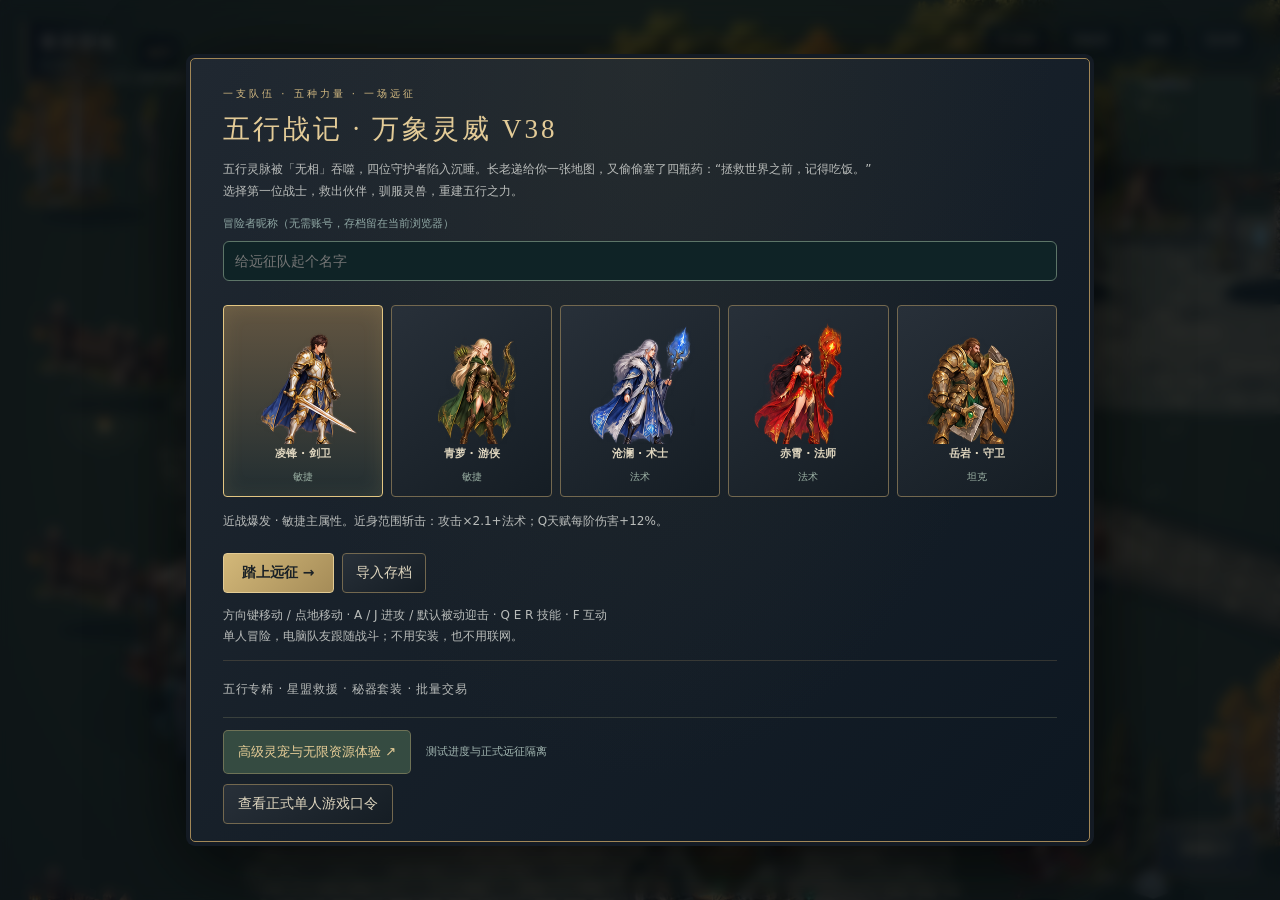
==== commit bf81228e: "V38: choreographed elemental pet skills, quality-scaled impact areas and adaptive effects" ====
--- a/index.html
+++ b/index.html
@@ -1,10 +1,10 @@
 <!doctype html>
-<html lang="zh-CN"><head><meta charset="utf-8"><meta name="viewport" content="width=device-width,initial-scale=1,viewport-fit=cover"><meta name="theme-color" content="#0c171b"><title>五行战记 · 六灵契约 V37</title><link rel="stylesheet" href="style.css?v=37.0.0"><link rel="stylesheet" href="mobile.css?v=37.0.0"><link rel="stylesheet" href="conquest.css?v=37.0.0"><link rel="stylesheet" href="sanctuary.css?v=37.0.0"><link rel="stylesheet" href="wuxing-v7.css?v=37.0.0"><link rel="stylesheet" href="forge-v7.css?v=37.0.0"><link rel="stylesheet" href="bestiary-v7.css?v=37.0.0"><link rel="stylesheet" href="realms-v8.css?v=37.0.0"><link rel="stylesheet" href="realms-v9.css?v=37.0.0"><link rel="stylesheet" href="systems-v10.css?v=37.0.0"><link rel="stylesheet" href="visual-v11.css?v=37.0.0"><link rel="manifest" href="manifest.webmanifest"><link rel="apple-touch-icon" href="assets/icon-192.png"><meta name="apple-mobile-web-app-capable" content="yes"><meta name="apple-mobile-web-app-status-bar-style" content="black-translucent"><link rel="stylesheet" href="visual-v12.css?v=37.0.0"><link rel="stylesheet" href="mobile-v13.css?v=37.0.0"><link rel="stylesheet" href="renewal-v14.css?v=37.0.0"><link rel="stylesheet" href="awakening-v15.css?v=37.0.0"><link rel="stylesheet" href="single-player-v16.css?v=37.0.0"><link rel="stylesheet" href="furnaces-v17.css?v=37.0.0"><link rel="stylesheet" href="journey-v18.css?v=37.0.0"><link rel="stylesheet" href="wayfarer-v19.css?v=37.0.0"><link rel="stylesheet" href="fusion-v20.css?v=37.0.0&amp;b=7"><link rel="stylesheet" href="gems-v21.css?v=37.0.0&amp;b=7"><link rel="stylesheet" href="systems-v22.css?v=37.0.0">
-<link rel="stylesheet" href="growth-v23.css?v=37.0.0"><link rel="stylesheet" href="hero-center-v26.css?v=37.0.0&b=30"><link rel="stylesheet" href="expansion-v27.css?v=37.0.0&b=5"><link rel="stylesheet" href="item-ui-v28.css?v=37.0.0&b=1"><link rel="stylesheet" href="cultivation-v29.css?v=37.0.0"><link rel="stylesheet" href="upgrade-v30.css?v=37.0.0"><link rel="stylesheet" href="journey-v31.css?v=37.0.0"><link rel="stylesheet" href="myth-v35.css?v=37.0.0"><link rel="stylesheet" href="services-v36.css?v=37.0.0"><link rel="stylesheet" href="companions-v37.css?v=37.0.0"></head>
+<html lang="zh-CN"><head><meta charset="utf-8"><meta name="viewport" content="width=device-width,initial-scale=1,viewport-fit=cover"><meta name="theme-color" content="#0c171b"><title>五行战记 · 万象灵威 V38</title><link rel="stylesheet" href="style.css?v=38.0.0"><link rel="stylesheet" href="mobile.css?v=38.0.0"><link rel="stylesheet" href="conquest.css?v=38.0.0"><link rel="stylesheet" href="sanctuary.css?v=38.0.0"><link rel="stylesheet" href="wuxing-v7.css?v=38.0.0"><link rel="stylesheet" href="forge-v7.css?v=38.0.0"><link rel="stylesheet" href="bestiary-v7.css?v=38.0.0"><link rel="stylesheet" href="realms-v8.css?v=38.0.0"><link rel="stylesheet" href="realms-v9.css?v=38.0.0"><link rel="stylesheet" href="systems-v10.css?v=38.0.0"><link rel="stylesheet" href="visual-v11.css?v=38.0.0"><link rel="manifest" href="manifest.webmanifest"><link rel="apple-touch-icon" href="assets/icon-192.png"><meta name="apple-mobile-web-app-capable" content="yes"><meta name="apple-mobile-web-app-status-bar-style" content="black-translucent"><link rel="stylesheet" href="visual-v12.css?v=38.0.0"><link rel="stylesheet" href="mobile-v13.css?v=38.0.0"><link rel="stylesheet" href="renewal-v14.css?v=38.0.0"><link rel="stylesheet" href="awakening-v15.css?v=38.0.0"><link rel="stylesheet" href="single-player-v16.css?v=38.0.0"><link rel="stylesheet" href="furnaces-v17.css?v=38.0.0"><link rel="stylesheet" href="journey-v18.css?v=38.0.0"><link rel="stylesheet" href="wayfarer-v19.css?v=38.0.0"><link rel="stylesheet" href="fusion-v20.css?v=38.0.0&amp;b=7"><link rel="stylesheet" href="gems-v21.css?v=38.0.0&amp;b=7"><link rel="stylesheet" href="systems-v22.css?v=38.0.0">
+<link rel="stylesheet" href="growth-v23.css?v=38.0.0"><link rel="stylesheet" href="hero-center-v26.css?v=38.0.0&b=30"><link rel="stylesheet" href="expansion-v27.css?v=38.0.0&b=5"><link rel="stylesheet" href="item-ui-v28.css?v=38.0.0&b=1"><link rel="stylesheet" href="cultivation-v29.css?v=38.0.0"><link rel="stylesheet" href="upgrade-v30.css?v=38.0.0"><link rel="stylesheet" href="journey-v31.css?v=38.0.0"><link rel="stylesheet" href="myth-v35.css?v=38.0.0"><link rel="stylesheet" href="services-v36.css?v=38.0.0"><link rel="stylesheet" href="companions-v37.css?v=38.0.0"></head>
 <body class="sanctuary"><header><a class="logo" href="#">五行战记<span>CHRONICLES OF THE FIVE</span></a><div class="head-right"><span class="local">● 本地自动存档</span><button id="worldBtn" class="ghost">传送</button><button id="squadBtn" class="ghost">编队</button><button id="careerBtn" class="ghost">转职</button><button id="journeyBtn" class="ghost">旅途</button><button id="galleryBtn" class="ghost">演武场</button><button id="shareBtn" class="ghost">分享</button><button id="helpBtn" class="ghost">玩法指南</button><button id="soundBtn" class="ghost">音效：关</button><button id="fullscreenBtn" class="ghost">全屏</button><button id="menuBtn" class="ghost">暂停</button></div></header>
 <main><section class="intro"><div><div class="kicker">铸星与灵契 / ACTION RPG · V28</div><h1>诸界之门，由你开启。</h1></div><div class="chapter"><small id="chapterLabel">序章 · 山雨欲来</small><strong id="objective">选择你的第一位五行战士</strong></div></section>
 <section class="game-shell"><div class="world-wrap"><canvas id="world" width="1280" height="760" tabindex="0" aria-label="五行战士冒险地图，使用方向键移动，A 攻击，Q E R 释放技能"></canvas><div class="world-top"><div class="zone-pill" id="zoneName">青禾营地 <small>安全区</small></div><div class="resources"><span id="gold">◈ 0</span><button id="campBtn">⌂ 回营</button><button id="bagBtn">行囊 B</button></div></div><nav class="realm-tools" aria-label="游戏菜单"><button id="realmMenu" aria-label="打开游戏菜单">☰ <span>菜单</span></button><button id="realmBag">装备库</button><button id="realmPets">灵兽</button><button id="realmForge">宝石库</button></nav><div id="realmStatus" class="realm-status"></div><div id="realmParty" class="realm-party"></div><div id="realmSkills" class="realm-skills"></div><div id="realmToast" role="status" class="realm-toast"></div><button id="petAction" class="pet-action">灵兽技 V</button><div id="orderBar" class="order-bar"></div><div id="bossHud" class="boss-hud hidden"></div><div class="minimap-label">世界地图 <span>五座祭坛 · 五位守护者</span></div><canvas id="minimap" width="190" height="120" aria-label="区域小地图"></canvas><div class="quest-strip" id="hint">在营地休整，向东进入青禾林地。</div><div class="combat-log" id="combatLog" aria-live="polite"></div><div class="ability-bar" id="abilities"></div><div class="move-pad"><button data-move="up">▲</button><div><button data-move="left">◀</button><button data-move="down">▼</button><button data-move="right">▶</button></div></div><div class="mobile-dock"><button id="mobileWorld">传送</button><button id="mobileSquad">编队</button><button id="mobileJourney">旅途</button><button id="mobileGallery">演武</button><button data-open="talent">角色</button><button data-open="bag">装备库</button><button data-open="pets">灵兽</button><button data-open="shop">商店</button><button data-open="pause">暂停</button></div><div id="quickParty" class="quick-party"></div><div class="player-vitals" id="playerVitals"></div><div id="joystick" class="joystick" aria-label="触屏移动摇杆"><span></span></div><div class="action-pad"><button id="touchAttack">⚔<small>攻击</small></button><button id="touchGuard">防御 G</button><button id="touchDodge">闪避 ␣</button><button id="touchQ">Q</button><button id="touchE">E</button><button id="touchR">R</button><button id="touchPotion">药剂 H</button><button id="touchInteract">互动 F</button></div><div id="curtain" class="curtain hidden"><div class="dialog" id="dialog"></div></div></div>
 <aside><div class="panel-head"><span>远征小队</span><small id="partyCount">1 / 5</small></div><div id="party"></div><div class="hero-detail" id="heroDetail"></div><div class="sidebar-actions"><button id="trainBtn">属性加点</button><button id="mountBtn">灵兽坐骑</button><button id="equipBtn">装备库</button><button id="shopBtn">五行百宝阁</button></div><div class="lore"><span>❖ 五行相克</span><p>金克木 · 木克土 · 土克水<br>水克火 · 火克金</p><small>克制目标伤害 +25%<br>骑宠、装备和伙伴均提供独立成长</small></div></aside></section>
-<section class="bottom-line"><span><kbd>方向键</kbd> 移动（可切回 WASD） · 鼠标点地移动 · <kbd>A / J</kbd> 进攻 · <kbd>Q E R</kbd> 技能 · <kbd>F</kbd> 互动 · <kbd>1–5</kbd> 切换</span><span><label><input id="autoAttack" type="checkbox" checked> 自动普攻</label>　<button id="saveBtn" class="text-btn">保存进度</button></span></section><footer>V33 五行战记 · 原创奇幻动作 RPG · G 防御 · 空格闪避 · 支持单控与编队 · 100级转职 · 灵兽合体 · 昵称进入，无需注册 · 存档只保存在本浏览器，可导出备份</footer></main><script src="runtime.js?v=37.0.0&amp;b=11"></script></body></html>
+<section class="bottom-line"><span><kbd>方向键</kbd> 移动（可切回 WASD） · 鼠标点地移动 · <kbd>A / J</kbd> 进攻 · <kbd>Q E R</kbd> 技能 · <kbd>F</kbd> 互动 · <kbd>1–5</kbd> 切换</span><span><label><input id="autoAttack" type="checkbox" checked> 自动普攻</label>　<button id="saveBtn" class="text-btn">保存进度</button></span></section><footer>V33 五行战记 · 原创奇幻动作 RPG · G 防御 · 空格闪避 · 支持单控与编队 · 100级转职 · 灵兽合体 · 昵称进入，无需注册 · 存档只保存在本浏览器，可导出备份</footer></main><script src="runtime.js?v=38.0.0&amp;b=11"></script></body></html>
 
 
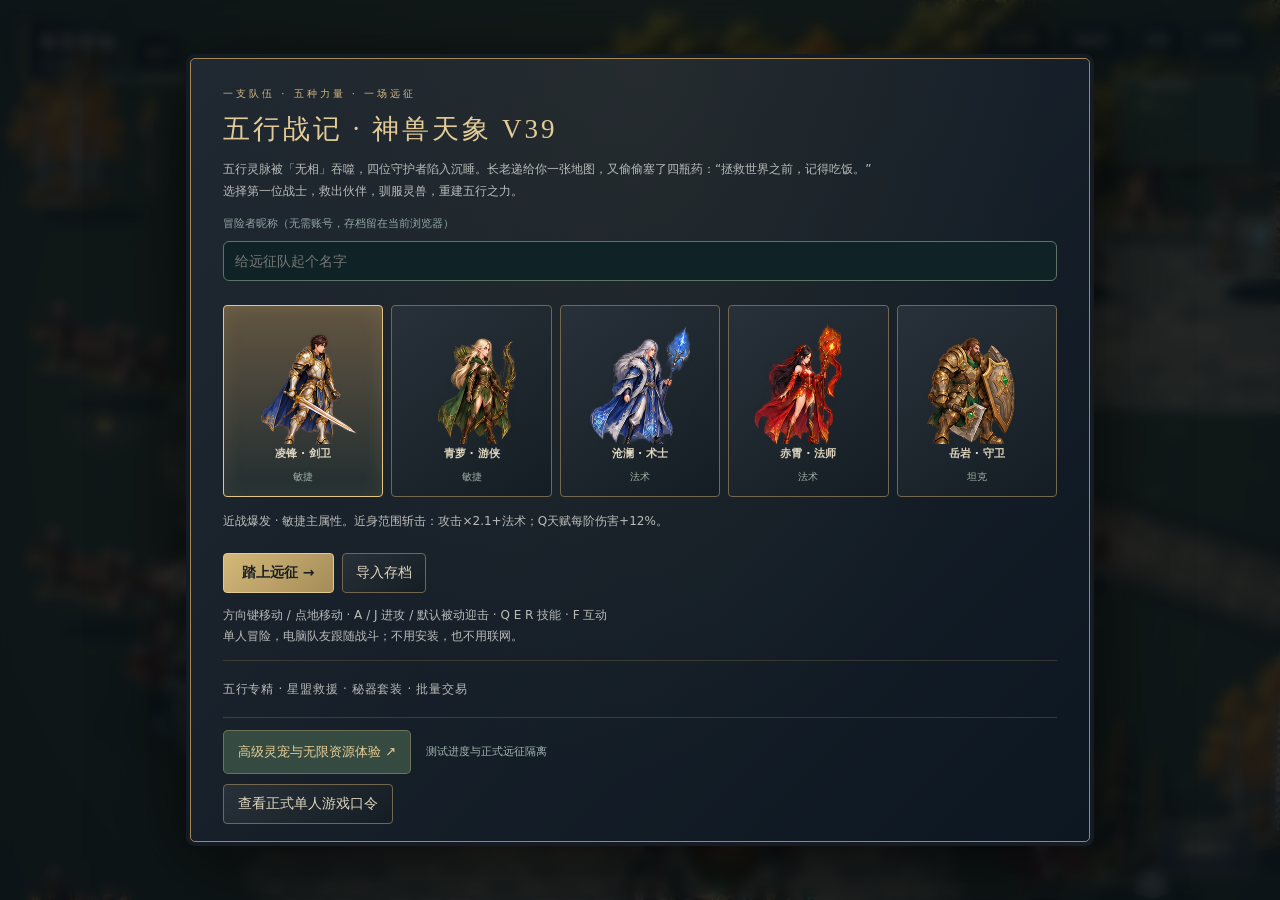
==== commit bdec2bd9: "V39 神兽天象：十一套灵兽大招、原创序列纹理与同屏合批" ====
--- a/index.html
+++ b/index.html
@@ -1,10 +1,10 @@
 <!doctype html>
-<html lang="zh-CN"><head><meta charset="utf-8"><meta name="viewport" content="width=device-width,initial-scale=1,viewport-fit=cover"><meta name="theme-color" content="#0c171b"><title>五行战记 · 万象灵威 V38</title><link rel="stylesheet" href="style.css?v=38.0.0"><link rel="stylesheet" href="mobile.css?v=38.0.0"><link rel="stylesheet" href="conquest.css?v=38.0.0"><link rel="stylesheet" href="sanctuary.css?v=38.0.0"><link rel="stylesheet" href="wuxing-v7.css?v=38.0.0"><link rel="stylesheet" href="forge-v7.css?v=38.0.0"><link rel="stylesheet" href="bestiary-v7.css?v=38.0.0"><link rel="stylesheet" href="realms-v8.css?v=38.0.0"><link rel="stylesheet" href="realms-v9.css?v=38.0.0"><link rel="stylesheet" href="systems-v10.css?v=38.0.0"><link rel="stylesheet" href="visual-v11.css?v=38.0.0"><link rel="manifest" href="manifest.webmanifest"><link rel="apple-touch-icon" href="assets/icon-192.png"><meta name="apple-mobile-web-app-capable" content="yes"><meta name="apple-mobile-web-app-status-bar-style" content="black-translucent"><link rel="stylesheet" href="visual-v12.css?v=38.0.0"><link rel="stylesheet" href="mobile-v13.css?v=38.0.0"><link rel="stylesheet" href="renewal-v14.css?v=38.0.0"><link rel="stylesheet" href="awakening-v15.css?v=38.0.0"><link rel="stylesheet" href="single-player-v16.css?v=38.0.0"><link rel="stylesheet" href="furnaces-v17.css?v=38.0.0"><link rel="stylesheet" href="journey-v18.css?v=38.0.0"><link rel="stylesheet" href="wayfarer-v19.css?v=38.0.0"><link rel="stylesheet" href="fusion-v20.css?v=38.0.0&amp;b=7"><link rel="stylesheet" href="gems-v21.css?v=38.0.0&amp;b=7"><link rel="stylesheet" href="systems-v22.css?v=38.0.0">
-<link rel="stylesheet" href="growth-v23.css?v=38.0.0"><link rel="stylesheet" href="hero-center-v26.css?v=38.0.0&b=30"><link rel="stylesheet" href="expansion-v27.css?v=38.0.0&b=5"><link rel="stylesheet" href="item-ui-v28.css?v=38.0.0&b=1"><link rel="stylesheet" href="cultivation-v29.css?v=38.0.0"><link rel="stylesheet" href="upgrade-v30.css?v=38.0.0"><link rel="stylesheet" href="journey-v31.css?v=38.0.0"><link rel="stylesheet" href="myth-v35.css?v=38.0.0"><link rel="stylesheet" href="services-v36.css?v=38.0.0"><link rel="stylesheet" href="companions-v37.css?v=38.0.0"></head>
+<html lang="zh-CN"><head><meta charset="utf-8"><meta name="viewport" content="width=device-width,initial-scale=1,viewport-fit=cover"><meta name="theme-color" content="#0c171b"><title>五行战记 · 神兽天象 V39</title><link rel="stylesheet" href="style.css?v=39.0.0"><link rel="stylesheet" href="mobile.css?v=39.0.0"><link rel="stylesheet" href="conquest.css?v=39.0.0"><link rel="stylesheet" href="sanctuary.css?v=39.0.0"><link rel="stylesheet" href="wuxing-v7.css?v=39.0.0"><link rel="stylesheet" href="forge-v7.css?v=39.0.0"><link rel="stylesheet" href="bestiary-v7.css?v=39.0.0"><link rel="stylesheet" href="realms-v8.css?v=39.0.0"><link rel="stylesheet" href="realms-v9.css?v=39.0.0"><link rel="stylesheet" href="systems-v10.css?v=39.0.0"><link rel="stylesheet" href="visual-v11.css?v=39.0.0"><link rel="manifest" href="manifest.webmanifest"><link rel="apple-touch-icon" href="assets/icon-192.png"><meta name="apple-mobile-web-app-capable" content="yes"><meta name="apple-mobile-web-app-status-bar-style" content="black-translucent"><link rel="stylesheet" href="visual-v12.css?v=39.0.0"><link rel="stylesheet" href="mobile-v13.css?v=39.0.0"><link rel="stylesheet" href="renewal-v14.css?v=39.0.0"><link rel="stylesheet" href="awakening-v15.css?v=39.0.0"><link rel="stylesheet" href="single-player-v16.css?v=39.0.0"><link rel="stylesheet" href="furnaces-v17.css?v=39.0.0"><link rel="stylesheet" href="journey-v18.css?v=39.0.0"><link rel="stylesheet" href="wayfarer-v19.css?v=39.0.0"><link rel="stylesheet" href="fusion-v20.css?v=39.0.0&amp;b=7"><link rel="stylesheet" href="gems-v21.css?v=39.0.0&amp;b=7"><link rel="stylesheet" href="systems-v22.css?v=39.0.0">
+<link rel="stylesheet" href="growth-v23.css?v=39.0.0"><link rel="stylesheet" href="hero-center-v26.css?v=39.0.0&b=30"><link rel="stylesheet" href="expansion-v27.css?v=39.0.0&b=5"><link rel="stylesheet" href="item-ui-v28.css?v=39.0.0&b=1"><link rel="stylesheet" href="cultivation-v29.css?v=39.0.0"><link rel="stylesheet" href="upgrade-v30.css?v=39.0.0"><link rel="stylesheet" href="journey-v31.css?v=39.0.0"><link rel="stylesheet" href="myth-v35.css?v=39.0.0"><link rel="stylesheet" href="services-v36.css?v=39.0.0"><link rel="stylesheet" href="companions-v37.css?v=39.0.0"></head>
 <body class="sanctuary"><header><a class="logo" href="#">五行战记<span>CHRONICLES OF THE FIVE</span></a><div class="head-right"><span class="local">● 本地自动存档</span><button id="worldBtn" class="ghost">传送</button><button id="squadBtn" class="ghost">编队</button><button id="careerBtn" class="ghost">转职</button><button id="journeyBtn" class="ghost">旅途</button><button id="galleryBtn" class="ghost">演武场</button><button id="shareBtn" class="ghost">分享</button><button id="helpBtn" class="ghost">玩法指南</button><button id="soundBtn" class="ghost">音效：关</button><button id="fullscreenBtn" class="ghost">全屏</button><button id="menuBtn" class="ghost">暂停</button></div></header>
 <main><section class="intro"><div><div class="kicker">铸星与灵契 / ACTION RPG · V28</div><h1>诸界之门，由你开启。</h1></div><div class="chapter"><small id="chapterLabel">序章 · 山雨欲来</small><strong id="objective">选择你的第一位五行战士</strong></div></section>
 <section class="game-shell"><div class="world-wrap"><canvas id="world" width="1280" height="760" tabindex="0" aria-label="五行战士冒险地图，使用方向键移动，A 攻击，Q E R 释放技能"></canvas><div class="world-top"><div class="zone-pill" id="zoneName">青禾营地 <small>安全区</small></div><div class="resources"><span id="gold">◈ 0</span><button id="campBtn">⌂ 回营</button><button id="bagBtn">行囊 B</button></div></div><nav class="realm-tools" aria-label="游戏菜单"><button id="realmMenu" aria-label="打开游戏菜单">☰ <span>菜单</span></button><button id="realmBag">装备库</button><button id="realmPets">灵兽</button><button id="realmForge">宝石库</button></nav><div id="realmStatus" class="realm-status"></div><div id="realmParty" class="realm-party"></div><div id="realmSkills" class="realm-skills"></div><div id="realmToast" role="status" class="realm-toast"></div><button id="petAction" class="pet-action">灵兽技 V</button><div id="orderBar" class="order-bar"></div><div id="bossHud" class="boss-hud hidden"></div><div class="minimap-label">世界地图 <span>五座祭坛 · 五位守护者</span></div><canvas id="minimap" width="190" height="120" aria-label="区域小地图"></canvas><div class="quest-strip" id="hint">在营地休整，向东进入青禾林地。</div><div class="combat-log" id="combatLog" aria-live="polite"></div><div class="ability-bar" id="abilities"></div><div class="move-pad"><button data-move="up">▲</button><div><button data-move="left">◀</button><button data-move="down">▼</button><button data-move="right">▶</button></div></div><div class="mobile-dock"><button id="mobileWorld">传送</button><button id="mobileSquad">编队</button><button id="mobileJourney">旅途</button><button id="mobileGallery">演武</button><button data-open="talent">角色</button><button data-open="bag">装备库</button><button data-open="pets">灵兽</button><button data-open="shop">商店</button><button data-open="pause">暂停</button></div><div id="quickParty" class="quick-party"></div><div class="player-vitals" id="playerVitals"></div><div id="joystick" class="joystick" aria-label="触屏移动摇杆"><span></span></div><div class="action-pad"><button id="touchAttack">⚔<small>攻击</small></button><button id="touchGuard">防御 G</button><button id="touchDodge">闪避 ␣</button><button id="touchQ">Q</button><button id="touchE">E</button><button id="touchR">R</button><button id="touchPotion">药剂 H</button><button id="touchInteract">互动 F</button></div><div id="curtain" class="curtain hidden"><div class="dialog" id="dialog"></div></div></div>
 <aside><div class="panel-head"><span>远征小队</span><small id="partyCount">1 / 5</small></div><div id="party"></div><div class="hero-detail" id="heroDetail"></div><div class="sidebar-actions"><button id="trainBtn">属性加点</button><button id="mountBtn">灵兽坐骑</button><button id="equipBtn">装备库</button><button id="shopBtn">五行百宝阁</button></div><div class="lore"><span>❖ 五行相克</span><p>金克木 · 木克土 · 土克水<br>水克火 · 火克金</p><small>克制目标伤害 +25%<br>骑宠、装备和伙伴均提供独立成长</small></div></aside></section>
-<section class="bottom-line"><span><kbd>方向键</kbd> 移动（可切回 WASD） · 鼠标点地移动 · <kbd>A / J</kbd> 进攻 · <kbd>Q E R</kbd> 技能 · <kbd>F</kbd> 互动 · <kbd>1–5</kbd> 切换</span><span><label><input id="autoAttack" type="checkbox" checked> 自动普攻</label>　<button id="saveBtn" class="text-btn">保存进度</button></span></section><footer>V33 五行战记 · 原创奇幻动作 RPG · G 防御 · 空格闪避 · 支持单控与编队 · 100级转职 · 灵兽合体 · 昵称进入，无需注册 · 存档只保存在本浏览器，可导出备份</footer></main><script src="runtime.js?v=38.0.0&amp;b=11"></script></body></html>
+<section class="bottom-line"><span><kbd>方向键</kbd> 移动（可切回 WASD） · 鼠标点地移动 · <kbd>A / J</kbd> 进攻 · <kbd>Q E R</kbd> 技能 · <kbd>F</kbd> 互动 · <kbd>1–5</kbd> 切换</span><span><label><input id="autoAttack" type="checkbox" checked> 自动普攻</label>　<button id="saveBtn" class="text-btn">保存进度</button></span></section><footer>V33 五行战记 · 原创奇幻动作 RPG · G 防御 · 空格闪避 · 支持单控与编队 · 100级转职 · 灵兽合体 · 昵称进入，无需注册 · 存档只保存在本浏览器，可导出备份</footer></main><script src="runtime.js?v=39.0.0&amp;b=11"></script></body></html>
 
 
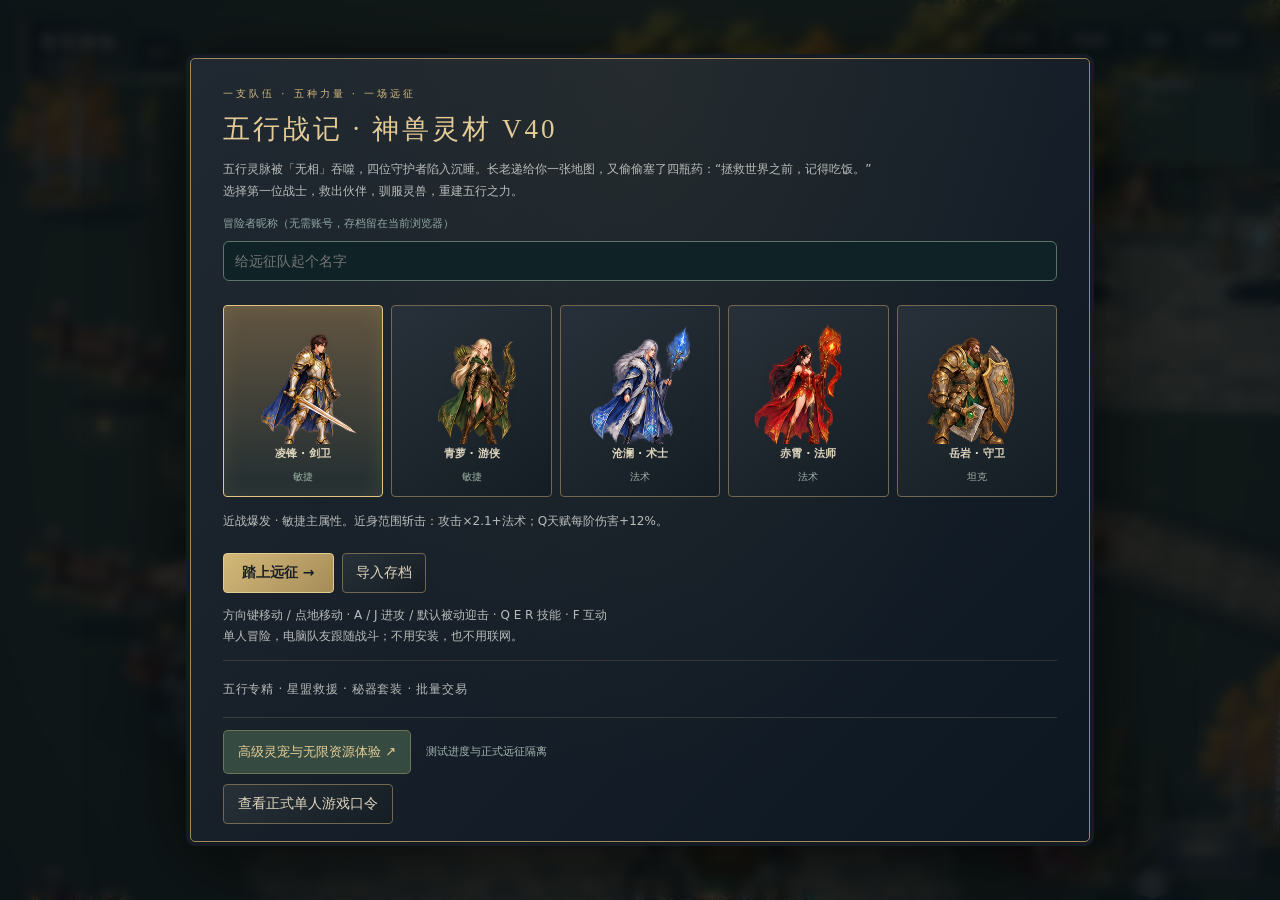
==== commit 03cdac5f: "V40 神兽灵材：十一兽专属配色、材质重绘与地图骑乘验收" ====
--- a/index.html
+++ b/index.html
@@ -1,10 +1,10 @@
 <!doctype html>
-<html lang="zh-CN"><head><meta charset="utf-8"><meta name="viewport" content="width=device-width,initial-scale=1,viewport-fit=cover"><meta name="theme-color" content="#0c171b"><title>五行战记 · 神兽天象 V39</title><link rel="stylesheet" href="style.css?v=39.0.0"><link rel="stylesheet" href="mobile.css?v=39.0.0"><link rel="stylesheet" href="conquest.css?v=39.0.0"><link rel="stylesheet" href="sanctuary.css?v=39.0.0"><link rel="stylesheet" href="wuxing-v7.css?v=39.0.0"><link rel="stylesheet" href="forge-v7.css?v=39.0.0"><link rel="stylesheet" href="bestiary-v7.css?v=39.0.0"><link rel="stylesheet" href="realms-v8.css?v=39.0.0"><link rel="stylesheet" href="realms-v9.css?v=39.0.0"><link rel="stylesheet" href="systems-v10.css?v=39.0.0"><link rel="stylesheet" href="visual-v11.css?v=39.0.0"><link rel="manifest" href="manifest.webmanifest"><link rel="apple-touch-icon" href="assets/icon-192.png"><meta name="apple-mobile-web-app-capable" content="yes"><meta name="apple-mobile-web-app-status-bar-style" content="black-translucent"><link rel="stylesheet" href="visual-v12.css?v=39.0.0"><link rel="stylesheet" href="mobile-v13.css?v=39.0.0"><link rel="stylesheet" href="renewal-v14.css?v=39.0.0"><link rel="stylesheet" href="awakening-v15.css?v=39.0.0"><link rel="stylesheet" href="single-player-v16.css?v=39.0.0"><link rel="stylesheet" href="furnaces-v17.css?v=39.0.0"><link rel="stylesheet" href="journey-v18.css?v=39.0.0"><link rel="stylesheet" href="wayfarer-v19.css?v=39.0.0"><link rel="stylesheet" href="fusion-v20.css?v=39.0.0&amp;b=7"><link rel="stylesheet" href="gems-v21.css?v=39.0.0&amp;b=7"><link rel="stylesheet" href="systems-v22.css?v=39.0.0">
-<link rel="stylesheet" href="growth-v23.css?v=39.0.0"><link rel="stylesheet" href="hero-center-v26.css?v=39.0.0&b=30"><link rel="stylesheet" href="expansion-v27.css?v=39.0.0&b=5"><link rel="stylesheet" href="item-ui-v28.css?v=39.0.0&b=1"><link rel="stylesheet" href="cultivation-v29.css?v=39.0.0"><link rel="stylesheet" href="upgrade-v30.css?v=39.0.0"><link rel="stylesheet" href="journey-v31.css?v=39.0.0"><link rel="stylesheet" href="myth-v35.css?v=39.0.0"><link rel="stylesheet" href="services-v36.css?v=39.0.0"><link rel="stylesheet" href="companions-v37.css?v=39.0.0"></head>
+<html lang="zh-CN"><head><meta charset="utf-8"><meta name="viewport" content="width=device-width,initial-scale=1,viewport-fit=cover"><meta name="theme-color" content="#0c171b"><title>五行战记 · 神兽灵材 V40</title><link rel="stylesheet" href="style.css?v=40.0.0"><link rel="stylesheet" href="mobile.css?v=40.0.0"><link rel="stylesheet" href="conquest.css?v=40.0.0"><link rel="stylesheet" href="sanctuary.css?v=40.0.0"><link rel="stylesheet" href="wuxing-v7.css?v=40.0.0"><link rel="stylesheet" href="forge-v7.css?v=40.0.0"><link rel="stylesheet" href="bestiary-v7.css?v=40.0.0"><link rel="stylesheet" href="realms-v8.css?v=40.0.0"><link rel="stylesheet" href="realms-v9.css?v=40.0.0"><link rel="stylesheet" href="systems-v10.css?v=40.0.0"><link rel="stylesheet" href="visual-v11.css?v=40.0.0"><link rel="manifest" href="manifest.webmanifest"><link rel="apple-touch-icon" href="assets/icon-192.png"><meta name="apple-mobile-web-app-capable" content="yes"><meta name="apple-mobile-web-app-status-bar-style" content="black-translucent"><link rel="stylesheet" href="visual-v12.css?v=40.0.0"><link rel="stylesheet" href="mobile-v13.css?v=40.0.0"><link rel="stylesheet" href="renewal-v14.css?v=40.0.0"><link rel="stylesheet" href="awakening-v15.css?v=40.0.0"><link rel="stylesheet" href="single-player-v16.css?v=40.0.0"><link rel="stylesheet" href="furnaces-v17.css?v=40.0.0"><link rel="stylesheet" href="journey-v18.css?v=40.0.0"><link rel="stylesheet" href="wayfarer-v19.css?v=40.0.0"><link rel="stylesheet" href="fusion-v20.css?v=40.0.0&amp;b=7"><link rel="stylesheet" href="gems-v21.css?v=40.0.0&amp;b=7"><link rel="stylesheet" href="systems-v22.css?v=40.0.0">
+<link rel="stylesheet" href="growth-v23.css?v=40.0.0"><link rel="stylesheet" href="hero-center-v26.css?v=40.0.0&b=30"><link rel="stylesheet" href="expansion-v27.css?v=40.0.0&b=5"><link rel="stylesheet" href="item-ui-v28.css?v=40.0.0&b=1"><link rel="stylesheet" href="cultivation-v29.css?v=40.0.0"><link rel="stylesheet" href="upgrade-v30.css?v=40.0.0"><link rel="stylesheet" href="journey-v31.css?v=40.0.0"><link rel="stylesheet" href="myth-v35.css?v=40.0.0"><link rel="stylesheet" href="services-v36.css?v=40.0.0"><link rel="stylesheet" href="companions-v37.css?v=40.0.0"></head>
 <body class="sanctuary"><header><a class="logo" href="#">五行战记<span>CHRONICLES OF THE FIVE</span></a><div class="head-right"><span class="local">● 本地自动存档</span><button id="worldBtn" class="ghost">传送</button><button id="squadBtn" class="ghost">编队</button><button id="careerBtn" class="ghost">转职</button><button id="journeyBtn" class="ghost">旅途</button><button id="galleryBtn" class="ghost">演武场</button><button id="shareBtn" class="ghost">分享</button><button id="helpBtn" class="ghost">玩法指南</button><button id="soundBtn" class="ghost">音效：关</button><button id="fullscreenBtn" class="ghost">全屏</button><button id="menuBtn" class="ghost">暂停</button></div></header>
 <main><section class="intro"><div><div class="kicker">铸星与灵契 / ACTION RPG · V28</div><h1>诸界之门，由你开启。</h1></div><div class="chapter"><small id="chapterLabel">序章 · 山雨欲来</small><strong id="objective">选择你的第一位五行战士</strong></div></section>
 <section class="game-shell"><div class="world-wrap"><canvas id="world" width="1280" height="760" tabindex="0" aria-label="五行战士冒险地图，使用方向键移动，A 攻击，Q E R 释放技能"></canvas><div class="world-top"><div class="zone-pill" id="zoneName">青禾营地 <small>安全区</small></div><div class="resources"><span id="gold">◈ 0</span><button id="campBtn">⌂ 回营</button><button id="bagBtn">行囊 B</button></div></div><nav class="realm-tools" aria-label="游戏菜单"><button id="realmMenu" aria-label="打开游戏菜单">☰ <span>菜单</span></button><button id="realmBag">装备库</button><button id="realmPets">灵兽</button><button id="realmForge">宝石库</button></nav><div id="realmStatus" class="realm-status"></div><div id="realmParty" class="realm-party"></div><div id="realmSkills" class="realm-skills"></div><div id="realmToast" role="status" class="realm-toast"></div><button id="petAction" class="pet-action">灵兽技 V</button><div id="orderBar" class="order-bar"></div><div id="bossHud" class="boss-hud hidden"></div><div class="minimap-label">世界地图 <span>五座祭坛 · 五位守护者</span></div><canvas id="minimap" width="190" height="120" aria-label="区域小地图"></canvas><div class="quest-strip" id="hint">在营地休整，向东进入青禾林地。</div><div class="combat-log" id="combatLog" aria-live="polite"></div><div class="ability-bar" id="abilities"></div><div class="move-pad"><button data-move="up">▲</button><div><button data-move="left">◀</button><button data-move="down">▼</button><button data-move="right">▶</button></div></div><div class="mobile-dock"><button id="mobileWorld">传送</button><button id="mobileSquad">编队</button><button id="mobileJourney">旅途</button><button id="mobileGallery">演武</button><button data-open="talent">角色</button><button data-open="bag">装备库</button><button data-open="pets">灵兽</button><button data-open="shop">商店</button><button data-open="pause">暂停</button></div><div id="quickParty" class="quick-party"></div><div class="player-vitals" id="playerVitals"></div><div id="joystick" class="joystick" aria-label="触屏移动摇杆"><span></span></div><div class="action-pad"><button id="touchAttack">⚔<small>攻击</small></button><button id="touchGuard">防御 G</button><button id="touchDodge">闪避 ␣</button><button id="touchQ">Q</button><button id="touchE">E</button><button id="touchR">R</button><button id="touchPotion">药剂 H</button><button id="touchInteract">互动 F</button></div><div id="curtain" class="curtain hidden"><div class="dialog" id="dialog"></div></div></div>
 <aside><div class="panel-head"><span>远征小队</span><small id="partyCount">1 / 5</small></div><div id="party"></div><div class="hero-detail" id="heroDetail"></div><div class="sidebar-actions"><button id="trainBtn">属性加点</button><button id="mountBtn">灵兽坐骑</button><button id="equipBtn">装备库</button><button id="shopBtn">五行百宝阁</button></div><div class="lore"><span>❖ 五行相克</span><p>金克木 · 木克土 · 土克水<br>水克火 · 火克金</p><small>克制目标伤害 +25%<br>骑宠、装备和伙伴均提供独立成长</small></div></aside></section>
-<section class="bottom-line"><span><kbd>方向键</kbd> 移动（可切回 WASD） · 鼠标点地移动 · <kbd>A / J</kbd> 进攻 · <kbd>Q E R</kbd> 技能 · <kbd>F</kbd> 互动 · <kbd>1–5</kbd> 切换</span><span><label><input id="autoAttack" type="checkbox" checked> 自动普攻</label>　<button id="saveBtn" class="text-btn">保存进度</button></span></section><footer>V33 五行战记 · 原创奇幻动作 RPG · G 防御 · 空格闪避 · 支持单控与编队 · 100级转职 · 灵兽合体 · 昵称进入，无需注册 · 存档只保存在本浏览器，可导出备份</footer></main><script src="runtime.js?v=39.0.0&amp;b=11"></script></body></html>
+<section class="bottom-line"><span><kbd>方向键</kbd> 移动（可切回 WASD） · 鼠标点地移动 · <kbd>A / J</kbd> 进攻 · <kbd>Q E R</kbd> 技能 · <kbd>F</kbd> 互动 · <kbd>1–5</kbd> 切换</span><span><label><input id="autoAttack" type="checkbox" checked> 自动普攻</label>　<button id="saveBtn" class="text-btn">保存进度</button></span></section><footer>V33 五行战记 · 原创奇幻动作 RPG · G 防御 · 空格闪避 · 支持单控与编队 · 100级转职 · 灵兽合体 · 昵称进入，无需注册 · 存档只保存在本浏览器，可导出备份</footer></main><script src="runtime.js?v=40.0.0&amp;b=11"></script></body></html>
 
 
